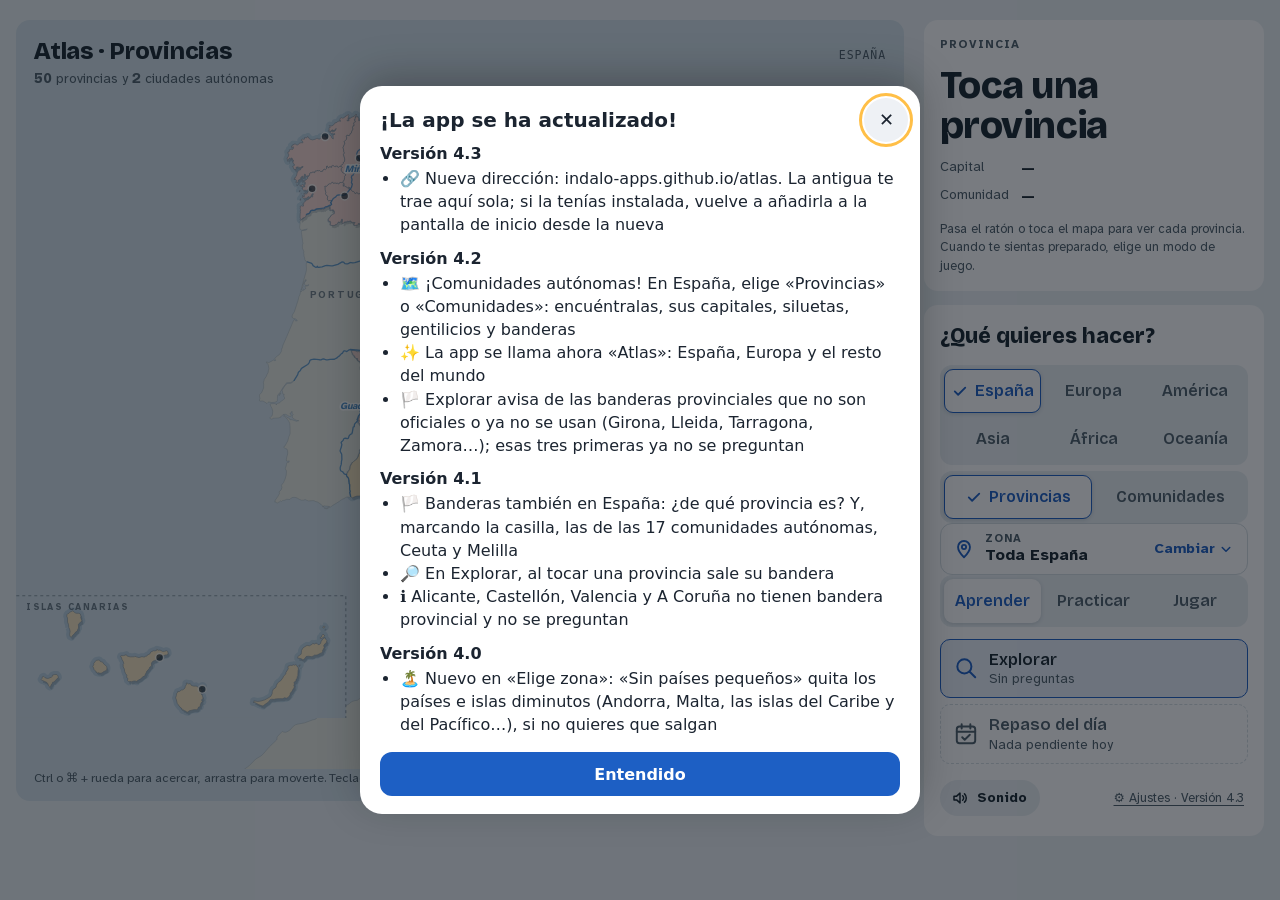
==== index.html @ 672e0b87 "v4.3: nueva dirección indalo-apps.github.io/atlas Co-Authored-By: Claude Opus 5.5 <noreply@anthropic" ====
<!doctype html>
<html lang="es">
<head>
<meta name="robots" content="noindex, nofollow">
<meta name="apple-mobile-web-app-capable" content="yes">
<meta name="mobile-web-app-capable" content="yes">
<meta name="apple-mobile-web-app-title" content="Atlas">
<meta name="apple-mobile-web-app-status-bar-style" content="default">
<meta name="theme-color" content="#eaf0f3" media="(prefers-color-scheme: light)">
<meta name="theme-color" content="#0e161b" media="(prefers-color-scheme: dark)">
<link rel="manifest" href="manifest.webmanifest">
<link rel="icon" type="image/png" sizes="32x32" href="favicon-32.png">
<link rel="icon" type="image/png" sizes="192x192" href="icon-192.png">
<link rel="apple-touch-icon" href="apple-touch-icon.png">
<link rel="apple-touch-icon" sizes="152x152" href="icon-152.png">
<link rel="apple-touch-icon" sizes="167x167" href="icon-167.png">
<link rel="apple-touch-icon" sizes="180x180" href="apple-touch-icon.png">
<meta charset="utf-8">
<meta name="viewport" content="width=device-width, initial-scale=1, viewport-fit=cover">
<meta name="app-version" content="4.3">
<title>Atlas</title>
<meta name="author" content="Adela Moreno Vega y Carlos Moreno Otto">
<meta name="copyright" content="© 2026 Adela Moreno Vega y Carlos Moreno Otto. Todos los derechos reservados.">
<meta name="description" content="Aprende las provincias de España y los países del mundo, por continentes, con sus capitales y banderas y comunidades jugando con el mapa.">
<meta property="og:type" content="website">
<meta property="og:title" content="Atlas · España y el mundo">
<meta property="og:description" content="Aprende las provincias de España y los países del mundo, por continentes, con sus capitales y banderas y comunidades jugando con el mapa.">
<meta property="og:url" content="https://indalo-apps.github.io/atlas/">
<meta property="og:image" content="https://indalo-apps.github.io/atlas/og.png">
<meta property="og:image:width" content="1200">
<meta property="og:image:height" content="630">
<meta name="claude:viewport-fit-sides" content="cover">
<link rel="stylesheet" href="fonts.css">
<style>
/* Layout: en escritorio, lámina de atlas a la izquierda y panel a la derecha.
   En móvil, pantalla fija de app: pregunta arriba, mapa a todo lo que quede, barra inferior; ajustes y resultados en paneles que suben desde abajo.
   En móvil horizontal: mapa a la izquierda a toda altura y una columna estrecha a la derecha. */
:root {
  --bg: #eaf0f3; --sea: #d3e1e9; --land: #fbfbf7; --land-dim: #e3e9ec; --foreign: #e6e9e1; --line: #8796a1;
  --ink: #18262f; --muted: #4f606b; --panel: #ffffff; --rule: #d5dee3; --scrim: rgba(16, 28, 36, .38); --halo: #b9d0de; --shadow: rgba(30, 50, 70, .18); --ccaa: rgba(24, 38, 47, .5); --river: #4f8fc6;
  --c0: #f5e4bf; --c1: #d5e8cc; --c2: #f3d6cf; --c3: #d3e3f3; --c4: #e4d9f0; --c5: #cfe9e2;
  --accent: #1d5fc4; --accent-ink: #ffffff; --ok: #2b8a57; --warn: #c98318; --bad: #c43f37;
  --f-display: "Bricolage Grotesque", "Avenir Next", system-ui, sans-serif;
  --f-body: "Atkinson Hyperlegible", system-ui, -apple-system, "Segoe UI", sans-serif;
  --f-mono: ui-monospace, "SF Mono", Menlo, Consolas, monospace;
}
@media (prefers-color-scheme: dark) { :root:not([data-theme="light"]) {
  --bg: #0b1318; --sea: #0f1d26; --land: #34495a; --land-dim: #1e2e38; --foreign: #18242c; --line: #5d7686;
  --ink: #e8eef2; --muted: #9db0bc; --panel: #152129; --rule: #2a3d49; --scrim: rgba(0, 0, 0, .55); --halo: #1d3442; --shadow: rgba(0, 0, 0, .35); --ccaa: rgba(170, 192, 206, .42); --river: #4a83b5;
  --c0: #423d2b; --c1: #2d4234; --c2: #48322f; --c3: #2b3b4f; --c4: #3b324c; --c5: #274440;
  --accent: #7aaaff; --accent-ink: #0b1620; --ok: #52c98f; --warn: #ecb04e; --bad: #ff7a70; color-scheme: dark } }
:root[data-theme="dark"] {
  --bg: #0b1318; --sea: #0f1d26; --land: #34495a; --land-dim: #1e2e38; --foreign: #18242c; --line: #5d7686;
  --ink: #e8eef2; --muted: #9db0bc; --panel: #152129; --rule: #2a3d49; --scrim: rgba(0, 0, 0, .55); --halo: #1d3442; --shadow: rgba(0, 0, 0, .35); --ccaa: rgba(170, 192, 206, .42); --river: #4a83b5;
  --c0: #423d2b; --c1: #2d4234; --c2: #48322f; --c3: #2b3b4f; --c4: #3b324c; --c5: #274440;
  --accent: #7aaaff; --accent-ink: #0b1620; --ok: #52c98f; --warn: #ecb04e; --bad: #ff7a70; color-scheme: dark }

[hidden] { display: none !important; }
html, body { height: 100%; }
body { margin: 0; background: var(--bg); color: var(--ink); font-family: var(--f-body); font-size: 16px; line-height: 1.45; -webkit-tap-highlight-color: transparent; }
.app {
  display: grid; grid-template-columns: minmax(0, 1fr) 340px; gap: 20px;
  max-width: 1280px; margin: 0 auto; align-items: start;
  padding-block: 20px;
  padding-left: max(16px, env(safe-area-inset-left, 0px));
  padding-right: max(16px, env(safe-area-inset-right, 0px));
  box-sizing: border-box;
}

/* Mapa */
.mapwrap { position: relative; background: var(--sea); border-radius: 14px; overflow: hidden; min-width: 0;
  display: flex; flex-direction: column; }
.maphead { display: flex; justify-content: space-between; align-items: baseline; gap: 12px; flex-wrap: wrap;
  padding: 14px 18px 0; }
.brand { font-family: var(--f-display); font-weight: 800; font-size: 1.5rem; letter-spacing: -0.01em; margin: 0; text-wrap: balance; }
.brand small { display: block; font-family: var(--f-body); font-weight: 400; font-size: 0.85rem; color: var(--muted); letter-spacing: 0; }
.scale { font-family: var(--f-mono); font-size: 0.72rem; color: var(--muted); text-transform: uppercase; letter-spacing: 0.08em; }
svg#map { width: 100%; height: auto; display: block; touch-action: manipulation; }
.prov { fill: var(--land); stroke: var(--line); stroke-width: 0.6; vector-effect: non-scaling-stroke; cursor: pointer;
  transition: fill .25s ease; stroke-linejoin: round; }
@media (hover: hover) { .prov:hover { fill: color-mix(in srgb, var(--accent) 16%, var(--land)); } }
.insetbg { fill: var(--sea); }
.vecino { fill: var(--foreign); stroke: var(--line); stroke-width: 0.5; stroke-opacity: .6; vector-effect: non-scaling-stroke; pointer-events: none; }
.pais { font-family: var(--f-body); font-weight: 700; fill: var(--muted); letter-spacing: 0.18em; text-transform: uppercase;
  text-anchor: middle; dominant-baseline: middle; pointer-events: none; opacity: .75; }
.prov.off { fill: var(--land-dim); cursor: default; pointer-events: none; opacity: .7; }
.prov.nogame { fill: var(--land-dim); pointer-events: none; }
.prov.done-ok { fill: color-mix(in srgb, var(--ok) 32%, var(--land)); }
.prov.target { fill: color-mix(in srgb, var(--accent) 70%, var(--land)); }
.prov.selected { fill: color-mix(in srgb, var(--accent) 35%, var(--land)); }
.prov.flash-bad { fill: color-mix(in srgb, var(--bad) 60%, var(--land)); }
.prov.flash-ok { fill: color-mix(in srgb, var(--ok) 65%, var(--land)); }
.prov.reveal { fill: color-mix(in srgb, var(--warn) 70%, var(--land)); animation: pulse 0.9s ease-in-out 2; }
.prov.r-ok { fill: color-mix(in srgb, var(--ok) 55%, var(--land)); }
.hintline { fill: none; stroke: var(--accent); stroke-width: 2.5; stroke-dasharray: 5 4; vector-effect: non-scaling-stroke; pointer-events: none; }
.ccaa { fill: none; stroke: var(--ccaa); stroke-width: 1.2; vector-effect: non-scaling-stroke; pointer-events: none; }
.inset { fill: none; stroke: var(--line); stroke-width: 1; stroke-dasharray: 3 3; vector-effect: non-scaling-stroke; }
/* Ceuta y Melilla: un punto visible y una zona táctil invisible más grande */
.marker { fill: transparent; stroke: none; cursor: pointer; }
.marker.off { pointer-events: none; }
.prov.cm-dot { stroke: var(--line); stroke-width: 1.2; pointer-events: none; filter: drop-shadow(0 0 1.5px var(--halo)) drop-shadow(0 0 2px var(--halo)); }
.prov.cm-dot.off { opacity: .45; }
.cm-lbl { font-family: var(--f-body); font-weight: 700; fill: var(--ink); dominant-baseline: middle; pointer-events: none; display: none;
  paint-order: stroke; stroke: var(--sea); stroke-width: 3px; stroke-linejoin: round; }
body.mode-explore .cm-lbl { display: inline; }
/* Acabado de atlas: halo azul en la costa y sombra suave bajo la tierra */
/* Explorar: cada comunidad con su color, ríos y capitales */
body.mode-explore .prov[data-c="0"] { fill: var(--c0); } body.mode-explore .prov[data-c="1"] { fill: var(--c1); }
body.mode-explore .prov[data-c="2"] { fill: var(--c2); } body.mode-explore .prov[data-c="3"] { fill: var(--c3); }
body.mode-explore .prov[data-c="4"] { fill: var(--c4); } body.mode-explore .prov[data-c="5"] { fill: var(--c5); }
body.mode-explore .prov.selected { fill: color-mix(in srgb, var(--accent) 45%, var(--land)); }
.rio, .rio-lbl, .capdot, .cap-lbl { display: none; pointer-events: none; }
body.mode-explore .rio, body.mode-explore .rio-lbl, body.mode-explore .capdot, body.mode-explore .cap-lbl { display: inline; }
.rio { fill: none; stroke: var(--river); stroke-width: 1.3; stroke-linecap: round; stroke-linejoin: round; vector-effect: non-scaling-stroke; opacity: .85; }
.rio-lbl { font-family: var(--f-body); font-style: italic; font-weight: 700; fill: var(--river); text-anchor: middle;
  paint-order: stroke; stroke: var(--land); stroke-width: 3px; stroke-linejoin: round; }
.capdot { fill: var(--ink); stroke: var(--land); stroke-width: 1.5; vector-effect: non-scaling-stroke; opacity: .7; }
.capdot.on { fill: var(--accent); opacity: 1; }
.cap-lbl { font-family: var(--f-body); font-weight: 700; fill: var(--accent); dominant-baseline: middle;
  paint-order: stroke; stroke: var(--land); stroke-width: 3.5px; stroke-linejoin: round; }
/* Anillo que late en la provincia marcada y onda al acertar */
.ring, .ripple { fill: none; vector-effect: non-scaling-stroke; pointer-events: none; transform-box: fill-box; transform-origin: center; }
.ring { stroke: var(--accent); stroke-width: 2.5; animation: ring 1.5s ease-out infinite; }
@keyframes ring { from { transform: scale(.35); opacity: .95; } to { transform: scale(1.7); opacity: 0; } }
.ripple { stroke: var(--ok); stroke-width: 3; animation: ripple .75s ease-out forwards; }
@keyframes ripple { from { transform: scale(.2); opacity: 1; } to { transform: scale(2.6); opacity: 0; } }
.shake { animation: shake .4s ease-in-out; }
@keyframes shake { 20%, 60% { transform: translateX(-6px); } 40%, 80% { transform: translateX(6px); } }
.coast { fill: none; stroke: var(--halo); stroke-width: 7; stroke-linejoin: round; vector-effect: non-scaling-stroke; pointer-events: none; }
.landshadow { fill: var(--shadow); pointer-events: none; }
.provname { display: none; font-family: var(--f-body); font-weight: 700; fill: var(--ink); text-anchor: middle; dominant-baseline: middle;
  pointer-events: none; paint-order: stroke; stroke: var(--land); stroke-width: 3px; stroke-linejoin: round; opacity: .85; }
body.mode-explore svg.zoomed .provname { display: inline; }
.inset-lbl { font-family: var(--f-body); font-weight: 700; fill: var(--muted); letter-spacing: 0.16em; text-transform: uppercase; pointer-events: none; opacity: .8; }
.lbl { font-family: var(--f-display); font-weight: 800; fill: var(--ink); paint-order: stroke; stroke: var(--land);
  stroke-width: 3.5px; stroke-linejoin: round; pointer-events: none; text-anchor: middle; dominant-baseline: middle; }
.lbl.bad { fill: var(--bad); }
.lbl.ok { fill: var(--ok); }
@keyframes pulse { 50% { opacity: .45; } }
.prov.pop { animation: pop .45s ease-out backwards; animation-delay: var(--d, 0ms); }
@keyframes pop { from { opacity: .15; } }
.legend { display: flex; gap: 14px; flex-wrap: wrap; padding: 0 18px 14px; font-size: 0.8rem; color: var(--muted); }
.legend span::before { content: ""; display: inline-block; width: 12px; height: 12px; border-radius: 3px; margin-right: 6px; vertical-align: -2px; border: 1px solid var(--line); }
.legend .sw-ok::before { background: color-mix(in srgb, var(--ok) 55%, var(--land)); }
.legend .sw-meh::before { background: radial-gradient(circle, var(--warn) 28%, transparent 32%) 0 0 / 5px 5px, color-mix(in srgb, var(--warn) 40%, var(--land)); }
.legend .sw-bad::before { background: repeating-linear-gradient(45deg, var(--bad) 0 1.5px, color-mix(in srgb, var(--bad) 40%, var(--land)) 1.5px 4.5px); }
/* Patrones para que los resultados no dependan solo del color */
.prov.r-meh { fill: url(#dots); }
.prov.r-bad { fill: url(#hatch); }
.pat-meh-bg { fill: color-mix(in srgb, var(--warn) 40%, var(--land)); } .pat-meh-dot { fill: var(--warn); }
.pat-bad-bg { fill: color-mix(in srgb, var(--bad) 40%, var(--land)); } .pat-bad-ln { stroke: var(--bad); stroke-width: 1.4; }

.mapstage { position: relative; min-height: 0; }
.zoomctl { position: absolute; right: 12px; bottom: 12px; display: flex; flex-direction: column; gap: 6px; }
.zoomctl button, .iconbtn { width: 44px; height: 44px; border-radius: 10px; border: 1px solid var(--rule); background: var(--panel); color: var(--ink);
  font: 600 1.25rem/1 var(--f-mono); cursor: pointer; display: grid; place-items: center; padding: 0; }
.zoomctl button:hover:not(:disabled), .iconbtn:hover { border-color: var(--accent); }
.zoomctl button:disabled { opacity: .4; cursor: default; }
.iconbtn svg { width: 20px; height: 20px; fill: none; stroke: currentColor; stroke-width: 2; stroke-linecap: round; stroke-linejoin: round; }
.onmap { position: absolute; z-index: 2; }
#openSettings { top: 10px; right: 10px; }
.chip { top: 12px; left: 12px; font: 600 0.72rem/1 var(--f-mono); text-transform: uppercase; letter-spacing: 0.08em; color: var(--muted);
  background: color-mix(in srgb, var(--panel) 85%, transparent); border-radius: 99px; padding: 7px 10px; pointer-events: none; }
svg#map:focus { outline: none; }
svg#map:focus-visible { outline: 3px solid var(--accent); outline-offset: -3px; border-radius: 6px; }
.prov.kfocus { stroke: var(--ink); stroke-width: 3; }
.marker.kfocus { stroke: var(--ink); stroke-width: 2.5; vector-effect: non-scaling-stroke; }
.keyhelp { margin: 0; padding: 0 18px 14px; font-size: 0.78rem; color: var(--muted); }
.kh-touch { display: none; }
@media (hover: none) and (pointer: coarse) { .kh-mouse { display: none; } .kh-touch { display: inline; } }
.sr-only { position: absolute; width: 1px; height: 1px; padding: 0; margin: -1px; overflow: hidden; clip: rect(0 0 0 0); white-space: nowrap; border: 0; }
.toggle { text-align: left; }
.check { display: flex; align-items: flex-start; gap: 10px; font-size: 0.9rem; color: var(--ink); cursor: pointer; line-height: 1.3; }
.check input { width: 20px; height: 20px; margin: 0; accent-color: var(--accent); flex: none; }
.check small { display: block; color: var(--muted); font-size: 0.8rem; }
.ifnote { margin: -4px 0 8px; font-size: .8rem; color: var(--muted); }
.zs-peq { min-height: 44px; align-items: center; margin: 0 0 8px; }
.zs-peq[hidden] { display: none; }

/* Mensajes flotantes sobre el mapa */
.toasts { position: absolute; inset: 0; pointer-events: none; overflow: hidden; z-index: 3; }
.toast { position: absolute; transform: translate(-50%, calc(-100% - 14px)); white-space: nowrap; max-width: calc(100% - 16px);
  font: 700 0.95rem/1.2 var(--f-body); padding: 8px 12px; border-radius: 10px; background: var(--panel); color: var(--ink);
  box-shadow: 0 6px 18px rgba(10, 20, 30, .18); border: 1.5px solid var(--rule); animation: toast-in .18s ease-out; }
.toast::after { content: ""; position: absolute; left: var(--tip, 50%); bottom: -6px; width: 10px; height: 10px; margin-left: -5px; background: inherit;
  border-right: inherit; border-bottom: inherit; transform: rotate(45deg); }
.toast.top { transform: translate(-50%, 0); } .toast.top::after { display: none; }
.toast.ok { border-color: var(--ok); color: var(--ok); }
.toast.bad { border-color: var(--bad); color: var(--bad); }
.toast.warn { border-color: var(--warn); color: color-mix(in srgb, var(--warn) 75%, var(--ink)); }
.toast b { color: var(--ink); }
.toast.out { opacity: 0; transition: opacity .25s ease; }
@keyframes toast-in { from { opacity: 0; margin-top: 6px; } }

/* Panel */
.panel { display: flex; flex-direction: column; gap: 14px; min-width: 0; }
.card { background: var(--panel); border-radius: 14px; padding: 16px; display: flex; flex-direction: column; gap: 12px; }
.eyebrow { font-size: 0.72rem; text-transform: uppercase; letter-spacing: 0.09em; color: var(--muted); font-weight: 700; margin: 0; }
.modes { display: grid; grid-template-columns: 1fr 1fr; gap: 6px; }
.modes button, .btn, .opt, select {
  font: inherit; color: var(--ink); background: var(--bg); border: 1.5px solid transparent; border-radius: 10px;
  padding: 9px 10px; cursor: pointer; text-align: left; }
.modes button { font-size: 0.88rem; line-height: 1.2; display: grid; grid-template-columns: auto minmax(0, 1fr); column-gap: 10px; row-gap: 2px;
  align-items: center; align-content: center; }
/* Si un grupo tiene un número impar de modos, el último ocupa todo el ancho */
.modes > button:last-child:nth-child(odd) { grid-column: 1 / -1; }
.modes button span .num { font-weight: inherit; }
.modes button svg { grid-row: span 2; width: 26px; height: 26px; fill: none; stroke: var(--accent); stroke-width: 1.8; stroke-linecap: round; stroke-linejoin: round; }
.modes button b, .modes button span { grid-column: 2; }
.modes button b { display: block; font-family: var(--f-display); font-weight: 600; font-size: 0.98rem; }
.modes button span { color: var(--muted); font-size: 0.8rem; }
.modes button:disabled { opacity: .5; cursor: default; }
/* Al pulsar, los botones se hunden un poco: se nota el toque, sobre todo en el móvil */
.modes button, .btn, .opt, .iconbtn, .zoomctl button, .soundbtn { transition: transform .09s ease, background-color .15s ease, border-color .15s ease; }
.modes button:active:not(:disabled), .btn:active:not(:disabled), .opt:active:not(:disabled), .iconbtn:active, .zoomctl button:active:not(:disabled), .soundbtn:active {
  transform: scale(.96); }
.duecard:not(:disabled) { border-color: color-mix(in srgb, var(--ok) 50%, transparent); background: color-mix(in srgb, var(--ok) 10%, var(--panel)); }
.duecard:not(:disabled) svg { stroke: var(--ok); }
.modes button.duecard:disabled { opacity: 1; background: transparent; border: 1.5px dashed var(--rule); }
.duecard:disabled b { color: var(--muted); } .duecard:disabled svg { stroke: var(--muted); }
.modeopts { display: flex; flex-direction: column; gap: 10px; padding: 12px; border-radius: 12px; background: color-mix(in srgb, var(--accent) 6%, var(--panel));
  border: 1px solid var(--rule); }
.menufoot { display: flex; align-items: center; justify-content: space-between; gap: 10px; flex-wrap: wrap; }
.menufoot .note { font-size: .75rem; }
.verbtn { border: 0; background: none; color: var(--muted, inherit); font: inherit; font-size: .8rem; min-height: 44px; padding: 0 4px; cursor: pointer; text-decoration: underline; text-underline-offset: 3px; }
:root { --ik-accent: #1d5fc4; }
.aj h3 { margin: 16px 0 6px; font-size: 1rem; }
.aj .ajabout { display: flex; gap: 12px; align-items: center; }
.aj .ajabout img { width: 48px; height: 48px; border-radius: 11px; }
.aj .ajrow { display: flex; flex-wrap: wrap; gap: 8px; }
.aj .ajrow .ik-btn { flex: 1; }
.aj .nov h4 { margin: 10px 0 2px; } .aj .nov ul { margin: 0; padding-left: 20px; }
.soundbtn { display: inline-flex; align-items: center; gap: 8px; font: 700 .85rem/1 var(--f-body); color: var(--ink); background: var(--bg);
  border: 1.5px solid transparent; border-radius: 99px; padding: 8px 12px 8px 10px; cursor: pointer; }
.soundbtn svg { width: 18px; height: 18px; fill: none; stroke: currentColor; stroke-width: 2; stroke-linecap: round; stroke-linejoin: round; }
.soundbtn .mute { display: none; }
.soundbtn[aria-pressed="false"] .mute { display: inline; } .soundbtn[aria-pressed="false"] .wave { display: none; }
.soundbtn[aria-pressed="false"] { color: var(--muted); }
#setcard .eyebrow + .modes { margin-top: -4px; }
/* 3.2 · Zona arriba y pestañas Aprender / Practicar / Jugar */
.zonebtn { display: flex; align-items: center; gap: 10px; width: 100%; min-height: 52px; padding: 6px 12px; border-radius: 12px; cursor: pointer;
  background: var(--panel); border: 1.5px solid var(--rule); color: var(--ink); font: inherit; text-align: left; }
.zonebtn:hover { border-color: var(--accent); }
.zonebtn svg { fill: none; stroke: currentColor; stroke-width: 2; stroke-linecap: round; stroke-linejoin: round; flex: none; }
.zonebtn .zb-pin { width: 22px; height: 22px; color: var(--accent); }
.zb-txt { display: flex; flex-direction: column; flex: 1; min-width: 0; line-height: 1.2; }
.zb-txt small { font-size: 0.7rem; font-weight: 700; letter-spacing: 0.09em; text-transform: uppercase; color: var(--muted); }
.zb-txt b { font-size: 1rem; overflow: hidden; text-overflow: ellipsis; white-space: nowrap; }
.zb-go { display: inline-flex; align-items: center; gap: 2px; font-weight: 700; font-size: 0.9rem; color: var(--accent); }
.zb-go svg { width: 18px; height: 18px; }
.seg { display: flex; gap: 4px; padding: 4px; border-radius: 12px; background: var(--bg); }
.seg button { flex: 1; min-height: 44px; border: 0; border-radius: 9px; background: transparent; color: var(--muted); cursor: pointer;
  font: 600 1rem/1 var(--f-display); transition: background-color .15s ease, color .15s ease; }
.seg button[aria-selected="true"] { background: var(--panel); color: var(--accent); box-shadow: 0 1px 4px var(--shadow); }
.seg button:hover:not([aria-selected="true"]) { color: var(--ink); }
.grp .modes { grid-template-columns: minmax(0, 1fr); }
.grp .modes button { min-height: 58px; padding: 10px 12px; }
.grp .modes button b { font-size: 1.02rem; } .grp .modes button span { font-size: 0.84rem; }
.minimap { display: none; }
.resume { display: flex; align-items: center; gap: 12px; width: 100%; min-height: 64px; padding: 10px 14px; border-radius: 14px; cursor: pointer; text-align: left;
  border: 0; background: var(--accent); color: var(--accent-ink); font: inherit; box-shadow: 0 3px 10px color-mix(in srgb, var(--accent) 30%, transparent); }
.resume[hidden] { display: none; }
.rs-ic { flex: none; width: 38px; height: 38px; border-radius: 99px; display: grid; place-items: center; background: color-mix(in srgb, var(--accent-ink) 20%, transparent); }
.rs-ic svg { width: 18px; height: 18px; fill: currentColor; }
.rs-txt { display: flex; flex-direction: column; gap: 3px; flex: 1; min-width: 0; }
.rs-txt b { font: 700 1.02rem/1.15 var(--f-display); }
.rs-txt > span { font-size: 0.85rem; opacity: .92; overflow: hidden; text-overflow: ellipsis; white-space: nowrap; }
.rs-bar { display: block; height: 5px; border-radius: 99px; background: color-mix(in srgb, var(--accent-ink) 25%, transparent); overflow: hidden; }
.rs-bar > i { display: block; height: 100%; width: 0; border-radius: 99px; background: var(--accent-ink); }
.resume:focus-visible { outline: 2.5px solid var(--ink); outline-offset: 2px; }
.linkbtn { align-self: flex-end; min-height: 44px; margin: -10px 0 -6px; padding: 0 4px; border: 0; background: none; cursor: pointer; color: var(--muted);
  font: 700 0.85rem/1 var(--f-body); text-decoration: underline; text-underline-offset: 3px; }
.modes button .prog { grid-column: 2; font-size: 0.78rem; font-weight: 700; color: var(--accent); }
.duelnames #duelGo { grid-column: 1 / -1; min-height: 48px; }
.tb-restart { display: none; }
.topbar { display: none; }
.zbackdrop { position: fixed; inset: 0; background: var(--scrim); z-index: 40; animation: fade .2s ease; }
.zonesheet { position: fixed; z-index: 41; left: 50%; top: 50%; transform: translate(-50%, -50%); width: min(460px, calc(100% - 32px)); max-height: 88%; overflow: auto;
  box-sizing: border-box; background: var(--panel); color: var(--ink); border-radius: 20px; padding: 18px; display: flex; flex-direction: column; gap: 12px;
  box-shadow: 0 10px 40px rgba(10, 20, 30, .25); overscroll-behavior: contain; }
.zs-confirm { display: flex; flex-direction: column; gap: 12px; padding: 14px; border-radius: 14px; background: color-mix(in srgb, var(--warn) 12%, var(--panel));
  border: 1.5px solid color-mix(in srgb, var(--warn) 45%, var(--panel)); }
.zs-confirm p { margin: 0; } .zs-confirm .row { display: flex; gap: 8px; } .zs-confirm .btn { min-height: 48px; } .zs-confirm .btn.ghost { color: var(--ink); background: var(--panel); }
.zs-note { margin: -4px 0 0; font-size: 0.88rem; color: var(--muted); }
.zs-grid { display: grid; grid-template-columns: repeat(2, minmax(0, 1fr)); gap: 8px; }
.zs-grid button { display: flex; align-items: center; gap: 6px; min-height: 48px; padding: 0 12px; border-radius: 12px; cursor: pointer; text-align: left;
  border: 1.5px solid var(--rule); background: var(--panel); color: var(--ink); font: 700 0.92rem/1.2 var(--f-body); }
.zs-grid button:first-child { grid-column: 1 / -1; }
.zs-grid button .zn { flex: 1; min-width: 0; }
.zs-grid button .zc { font-size: 0.8rem; color: var(--muted); font-variant-numeric: tabular-nums; }
.zs-grid button svg { width: 16px; height: 16px; fill: none; stroke: currentColor; stroke-width: 2.6; stroke-linecap: round; stroke-linejoin: round; flex: none; display: none; }
.zs-grid button:hover { border-color: var(--accent); }
.zs-grid button[aria-pressed="true"] { border-color: var(--accent); background: color-mix(in srgb, var(--accent) 12%, var(--panel)); color: var(--accent); }
.zs-grid button[aria-pressed="true"] svg { display: block; } .zs-grid button[aria-pressed="true"] .zc { color: var(--accent); }
.zonesheet .btn.primary { min-height: 50px; font-size: 1rem; }
.zonebtn:focus-visible, .seg button:focus-visible, .zs-grid button:focus-visible { outline: 2.5px solid var(--accent); outline-offset: 2px; }
/* En escritorio, el menú va debajo de la pregunta y el marcador */
#qcard, #infocard, #endcard { order: 1; } #statcard { order: 2; } #setcard { order: 3; }
.modes button[aria-pressed="true"] { border-color: var(--accent); background: color-mix(in srgb, var(--accent) 10%, var(--panel)); }
button:focus-visible, select:focus-visible { outline: 2.5px solid var(--accent); outline-offset: 2px; }
select { width: 100%; appearance: auto; font-family: var(--f-display); font-weight: 600; }
label.field { display: flex; flex-direction: column; gap: 6px; font-size: 0.85rem; color: var(--muted); }
.sheet-head { display: flex; align-items: center; justify-content: space-between; gap: 12px; }
.sheet-head h2 { font-family: var(--f-display); font-weight: 800; font-size: 1.35rem; margin: 0; }

.question { gap: 6px; position: relative; }
/* Contrarreloj: reloj grande en la tarjeta de la pregunta */
.clock { position: absolute; top: 12px; right: 12px; display: flex; align-items: baseline; gap: 2px; padding: 6px 12px; border-radius: 12px;
  background: color-mix(in srgb, var(--accent) 12%, var(--panel)); color: var(--accent); font: 800 1.7rem/1 var(--f-display); font-variant-numeric: tabular-nums; }
.clock small { font-size: .55em; font-weight: 700; opacity: .8; }
.clock.low { background: color-mix(in srgb, var(--bad) 15%, var(--panel)); color: var(--bad); animation: tick-pulse 1s ease-in-out infinite; }
@keyframes tick-pulse { 50% { transform: scale(1.08); } }
/* Siluetas: la forma de la provincia, sola, tapando el mapa */
.shapebox { position: absolute; inset: 0; z-index: 2; display: flex; flex-direction: column; align-items: center; justify-content: center; gap: 10px;
  background: var(--sea); padding: 16px; box-sizing: border-box; }
.shapebox svg { width: min(78%, 360px); height: auto; max-height: 72%; overflow: visible; }
.shapebox path { fill: var(--land); stroke: var(--ink); stroke-width: 2; stroke-linejoin: round; vector-effect: non-scaling-stroke;
  filter: drop-shadow(0 6px 10px var(--shadow)); }
.shapebox p { margin: 0; color: var(--muted); font-weight: 700; font-size: .9rem; text-align: center; }
/* 3.7 · Mapa España / Europa */
.mapsub { grid-template-columns: repeat(2, 1fr) !important; margin-top: 6px; }
.mapsub[hidden] { display: none !important; }
.mapseg { display: grid; grid-template-columns: repeat(3, 1fr); gap: 4px; padding: 4px; border-radius: 12px; background: var(--bg); }
.mapseg button { flex: 1; display: inline-flex; align-items: center; justify-content: center; gap: 6px; min-height: 44px; border: 1.5px solid transparent;
  border-radius: 9px; background: transparent; color: var(--muted); cursor: pointer; font: 600 1rem/1 var(--f-display); }
.mapseg button svg { width: 18px; height: 18px; fill: none; stroke: currentColor; stroke-width: 2.4; stroke-linecap: round; stroke-linejoin: round; display: none; }
.mapseg button[aria-pressed="true"] { background: var(--panel); color: var(--accent); border-color: var(--accent); box-shadow: 0 1px 4px var(--shadow); }
.mapseg button[aria-pressed="true"] svg { display: block; }
.mapseg button:hover:not([aria-pressed="true"]) { color: var(--ink); }
.mapseg button:focus-visible { outline: 2.5px solid var(--accent); outline-offset: 2px; }
#setcard .mapseg { flex: none; }
.zonesheet .mapseg { margin: 0 0 6px; }
@media (max-width: 860px), (max-height: 520px) { #setcard .mapseg { background: var(--rule); } #setcard .mapseg button:not([aria-pressed="true"]), #setcard .seg button:not([aria-selected="true"]) { color: var(--ink); } }
/* Banderas: la bandera, sola, tapando el mapa */
.flagbox img { width: min(78%, 340px); height: auto; max-height: 62%; aspect-ratio: 4 / 3; object-fit: contain; border-radius: 6px;
  outline: 1.5px solid var(--line); box-shadow: 0 8px 18px var(--shadow); background: #fff; }
.flagbox[hidden] { display: none; }
.iflag { display: block; width: 72px; height: 54px; object-fit: contain; border-radius: 4px; outline: 1px solid var(--line); margin: 2px 0 6px; background: #fff; }
.iflag[hidden] { display: none; }
.flagtxt { display: block; font-size: .85rem; color: var(--muted); margin-top: 4px; }
/* Duelo: cada jugador con su color */
:root { --p1: var(--accent); --p2: #d9731c; }
.prov.p1 { fill: color-mix(in srgb, var(--p1) 45%, var(--land)); }
.prov.p2 { fill: color-mix(in srgb, var(--p2) 50%, var(--land)); }
.turn { position: absolute; top: 12px; right: 12px; padding: 6px 12px; border-radius: 99px; color: #fff; font: 800 .95rem/1.1 var(--f-display);
  background: var(--pc, var(--p1)); max-width: 45%; overflow: hidden; text-overflow: ellipsis; white-space: nowrap; }
.tally .tile.duel1 { --c: var(--p1); } .tally .tile.duel2 { --c: var(--p2); }
.duelnames { display: grid; grid-template-columns: 1fr 1fr; gap: 8px; }
.duelnames label { display: flex; flex-direction: column; gap: 4px; font-size: .8rem; color: var(--muted); font-weight: 700; }
.duelnames input { font: inherit; font-size: 1rem; font-weight: 700; color: var(--ink); background: var(--bg); border: 1.5px solid transparent;
  border-radius: 10px; padding: 9px 10px; min-width: 0; }
.duelnames label:first-child input { border-color: color-mix(in srgb, var(--p1) 50%, transparent); }
.duelnames label:last-child input { border-color: color-mix(in srgb, var(--p2) 55%, transparent); }
.streak { position: absolute; top: 12px; right: 12px; display: flex; align-items: center; gap: 4px; padding: 5px 10px 5px 8px; border-radius: 99px;
  background: color-mix(in srgb, var(--warn) 16%, var(--panel)); color: color-mix(in srgb, var(--warn) 70%, var(--ink));
  font: 700 0.95rem/1 var(--f-display); font-variant-numeric: tabular-nums; }
.streak svg { width: 16px; height: 16px; fill: var(--warn); }
.streak.hot { background: var(--warn); color: #fff; }
.streak.hot svg { fill: #fff; }
.streak.pop { animation: streak-pop .5s cubic-bezier(.2, 1.6, .4, 1); }
@keyframes streak-pop { 40% { transform: scale(1.35); } }
.prompt { font-size: 0.9rem; color: var(--muted); margin: 0; }
.target-name { font-family: var(--f-display); font-weight: 800; font-size: clamp(1.8rem, 4vw, 2.4rem); line-height: 1.05; margin: 0; letter-spacing: -0.015em; text-wrap: balance; overflow-wrap: anywhere; }
/* Lo que hay que buscar: el nombre va en una etiqueta del color de acento */
.question.seeking .target-name { display: inline-block; justify-self: start; max-width: 100%; box-sizing: border-box; background: var(--accent); color: var(--accent-ink);
  padding: 4px 14px 7px; border-radius: 12px; margin-top: 2px; box-shadow: 0 4px 14px color-mix(in srgb, var(--accent) 30%, transparent); }
.question.seeking.capmode .target-name::before { content: "★ "; font-size: .7em; vertical-align: .12em; opacity: .85; }
.target-name.swap { animation: swap-in .32s cubic-bezier(.2, .8, .2, 1); }
@keyframes swap-in { from { opacity: 0; transform: translateY(8px); } }
.subname { color: var(--muted); font-size: 0.9rem; margin: 0; min-height: 1.3em; }
.feedback { min-height: 2.6em; margin: 4px 0 0; font-size: 0.95rem; }
.question > .row { order: 1; margin-top: 6px; } .question > .feedback { order: 2; min-height: 2.6em; margin: 0; }
.feedback.ok { color: var(--ok); } .feedback.bad { color: var(--bad); } .feedback.warn { color: var(--warn); }
.options { display: grid; grid-template-columns: 1fr 1fr; gap: 8px; }
.opt { font-weight: 700; text-align: center; padding: 12px 8px; background: var(--bg); }
.opt:hover:not(:disabled) { border-color: var(--accent); }
.opt.ok { background: color-mix(in srgb, var(--ok) 25%, var(--panel)); border-color: var(--ok); }
.opt.bad { background: color-mix(in srgb, var(--bad) 20%, var(--panel)); border-color: var(--bad); }
.opt:disabled { cursor: default; }
@media (pointer: coarse) { .opt kbd { display: none; } }
.opt kbd { font-family: var(--f-mono); font-size: 0.7rem; color: var(--muted); font-weight: 500; margin-right: 6px; }
.row { display: flex; gap: 8px; flex-wrap: wrap; }
.btn { text-align: center; font-weight: 700; }
.btn.primary { background: var(--accent); color: var(--accent-ink); }
.btn.ghost { background: transparent; border-color: var(--rule); color: var(--muted); }
.btn.wide { flex: 1; }

.progress { height: 6px; background: var(--bg); border-radius: 99px; overflow: hidden; }
.progress i { display: block; height: 100%; width: 0; background: var(--accent); transition: width .3s ease; }
.stats { display: grid; grid-template-columns: repeat(3, 1fr); gap: 6px; }
.stat { display: flex; flex-direction: column; gap: 2px; }
.stat b { font-family: var(--f-display); font-weight: 700; font-size: 1.15rem; font-variant-numeric: tabular-nums; }
/* Los números van en la tipografía de títulos: la de texto dibuja el cero tachado */
.num, .toast b { font-family: var(--f-display); font-weight: 700; font-variant-numeric: tabular-nums; }
.stat span { font-size: 0.7rem; text-transform: uppercase; letter-spacing: 0.08em; color: var(--muted); }

.info dl { display: grid; grid-template-columns: auto 1fr; gap: 4px 12px; margin: 0; }
.info dt { color: var(--muted); font-size: 0.85rem; } .info dd { margin: 0; font-weight: 700; }
.end h2 { font-family: var(--f-display); font-weight: 800; font-size: 1.6rem; margin: 0; }
.end p { margin: 0; color: var(--muted); }
.bigscore { display: flex; align-items: baseline; gap: 8px; }
.tally { display: grid; grid-template-columns: repeat(2, minmax(0, 1fr)); gap: 10px; }
.tile { border-radius: 12px; padding: 10px 12px; display: flex; flex-direction: column; gap: 2px; min-width: 0;
  --c: var(--ok); background: color-mix(in srgb, var(--c) 13%, var(--panel)); border: 1.5px solid color-mix(in srgb, var(--c) 45%, var(--panel)); }
.tile b { font: 800 2.4rem/1 var(--f-display); font-variant-numeric: tabular-nums; color: var(--c); }
.tile span { font-size: 0.9rem; font-weight: 700; color: var(--ink); line-height: 1.2; }
.tile.meh { --c: var(--warn); } .tile.bad { --c: var(--bad); }
.tile.zero { opacity: .55; }
.errline { color: var(--ink) !important; font-weight: 700; }
.bigscore b { font-family: var(--f-display); font-weight: 800; font-size: 3.2rem; line-height: 1; color: var(--accent); font-variant-numeric: tabular-nums; }
.bigscore span { color: var(--muted); font-weight: 700; }
.fails { display: flex; flex-wrap: wrap; gap: 6px; }
.fails span { background: color-mix(in srgb, var(--bad) 14%, var(--panel)); color: var(--ink); border-radius: 99px; padding: 3px 10px; font-size: 0.85rem; }
.note { font-size: 0.8rem; color: var(--muted); margin: 0; }
/* Imagen para compartir */
.modal { position: fixed; inset: 0; z-index: 40; display: grid; place-items: center; background: var(--scrim); padding: 16px; animation: fade .2s ease; }
.modal-box { background: var(--panel); border-radius: 18px; padding: 16px; display: flex; flex-direction: column; gap: 12px; max-width: min(440px, 100%); max-height: 100%; overflow: auto; }
.modal-box img { width: 100%; height: auto; border-radius: 10px; display: block; max-height: 62vh; object-fit: contain; }
a.btn { text-decoration: none; display: inline-block; }
.backdrop { position: fixed; inset: 0; background: var(--scrim); z-index: 20; animation: fade .2s ease; }
@keyframes fade { from { opacity: 0; } }

/* ---------- Móvil y tableta: pantalla fija de app ---------- */
@media (max-width: 860px), (max-height: 520px) {
  html, body { overflow: hidden; overscroll-behavior: none; }
  .app { height: 100%; grid-template-columns: minmax(0, 1fr); grid-template-rows: auto minmax(0, 1fr) auto; gap: 8px;
    padding-block: 8px; align-items: stretch;
    padding-left: max(8px, env(safe-area-inset-left, 0px)); padding-right: max(8px, env(safe-area-inset-right, 0px)); }
  .app > .panel { display: contents; }
  #qcard, #infocard { grid-row: 1; grid-column: 1; }
  .app > .mapwrap { grid-row: 2; grid-column: 1; }
  #statcard { grid-row: 3; grid-column: 1; }
  .maphead, .keyhelp { display: none; }
  .desktop-only { display: none !important; }
  .mapstage { flex: 1; }
  svg#map { position: absolute; inset: 0; width: 100%; height: 100%; aspect-ratio: auto !important; }
  .legend { position: absolute; left: 12px; bottom: 10px; padding: 6px 10px; border-radius: 10px; z-index: 2;
    background: color-mix(in srgb, var(--panel) 88%, transparent); gap: 10px; }

  .card { padding: 12px 14px; gap: 8px; border-radius: 14px; }
  .question { display: grid; grid-template-columns: minmax(0, 1fr); gap: 2px; }
  .prompt { font-size: 0.82rem; }
  .target-name { font-size: 1.75rem; }
  .subname { font-size: 0.82rem; min-height: 0; }
  .subname:empty { display: none; }
  .question .row, .question .feedback { display: none; }
  .info .note { display: none; }
  .info dl { grid-template-columns: auto 1fr auto 1fr; }

  #statcard { gap: 8px; }
  .stats { grid-template-columns: repeat(3, auto); justify-content: space-between; }
  .stat { flex-direction: row; align-items: baseline; gap: 5px; }
  .stat b { font-size: 1rem; }
  .stat span { font-size: 0.72rem; }
  .barrow { display: flex; gap: 8px; }
  .barrow .btn { padding: 10px 12px; }
  #statcard .options .opt { padding: 13px 8px; }

  /* Paneles que suben desde abajo: ajustes y resultado final */
  #setcard, #endcard {
    position: fixed; left: 0; right: 0; bottom: 0; z-index: 30; max-height: 88%; overflow: auto;
    border-radius: 20px 20px 0 0; gap: 12px; box-shadow: 0 -10px 30px rgba(10, 20, 30, .2);
    padding: 18px max(18px, env(safe-area-inset-left, 0px)) calc(18px + env(safe-area-inset-bottom, 0px)) max(18px, env(safe-area-inset-right, 0px));
  }
  #setcard { transform: translateY(105%); visibility: hidden; transition: transform .3s cubic-bezier(.2, .8, .2, 1), visibility 0s .3s; }
  body.sheet-open #setcard { transform: none; visibility: visible; transition: transform .3s cubic-bezier(.2, .8, .2, 1); }
  #endcard { animation: sheet-in .35s cubic-bezier(.2, .8, .2, 1); max-height: 62%; }
  #setcard::before, #endcard::before { content: ""; align-self: center; width: 40px; height: 5px; border-radius: 99px; background: var(--rule); margin: -6px 0 2px; }
  #setcard .modes button { padding: 12px; }
  .zonesheet { left: 0; right: 0; top: auto; bottom: 0; transform: none; width: auto; border-radius: 20px 20px 0 0;
    padding: 18px max(18px, env(safe-area-inset-left, 0px)) calc(18px + env(safe-area-inset-bottom, 0px)) max(18px, env(safe-area-inset-right, 0px));
    animation: sheet-in .3s cubic-bezier(.2, .8, .2, 1); }
  .zonesheet::before { content: ""; align-self: center; width: 40px; height: 5px; border-radius: 99px; background: var(--rule); margin: -6px 0 2px; }
  #z-in, #z-out, #z-reset:disabled { display: none; }
  .zoomctl button { width: 44px; height: 44px; background: color-mix(in srgb, var(--panel) 82%, transparent); }
  #openSettings { display: none; }
  body.mode-explore #openSettings { display: grid; }
  .streak { top: 10px; right: 10px; }
  /* Si sobra alto, la barra inferior crece (botones más grandes) y el mapa se pega arriba */
  .app.fitted #statcard { gap: 12px; padding: 14px 16px; }
  .app.fitted .barrow .btn { padding: 15px 14px; font-size: 1.05rem; }
  .app.fitted .stat b { font-size: 1.15rem; }
  .app.fitted #statcard .options .opt { padding: 16px 8px; font-size: 1.05rem; }
}
@media (min-width: 861px) and (min-height: 521px) { .mobile-only { display: none !important; } }
/* 3.3 · En el móvil (vertical) el menú es la pantalla de inicio: título, zona y pestañas arriba, el mapa y los modos debajo */
@media (max-width: 599px) and (min-height: 521px) {
  #setcard { inset: 0; max-height: none; border-radius: 0; box-shadow: none; background: var(--bg); gap: 12px;
    padding: calc(12px + env(safe-area-inset-top, 0px)) max(16px, env(safe-area-inset-left, 0px)) calc(12px + env(safe-area-inset-bottom, 0px)) max(16px, env(safe-area-inset-right, 0px)); }
  #setcard::before { display: none; }
  #setcard .sheet-head h2 { font-size: 1.5rem; letter-spacing: -0.01em; }
  #setcard .sheet-head small { display: block; font-family: var(--f-body); font-weight: 400; font-size: 0.82rem; color: var(--muted); letter-spacing: 0; }
  #setcard .zonebtn, #setcard .seg { flex: none; }
  #setcard .seg { background: var(--rule); }
  #setcard .grp .modes button { background: var(--panel); }
  .homebar { position: sticky; top: calc(-12px - env(safe-area-inset-top, 0px)); z-index: 2; display: flex; flex-direction: column; gap: 10px;
    margin: 0 -16px; padding: 8px 16px; background: var(--bg); }
  .app { grid-template-rows: auto auto minmax(0, 1fr) auto; }
  .topbar { display: flex; grid-row: 1; grid-column: 1; gap: 6px; align-items: stretch; }
  #qcard, #infocard { grid-row: 2; } .app > .mapwrap { grid-row: 3; } #statcard { grid-row: 4; }
  .tb-zone { display: flex; align-items: center; gap: 4px; min-height: 44px; max-width: 42%; padding: 0 8px 0 6px; border-radius: 12px; cursor: pointer;
    border: 1.5px solid var(--rule); background: var(--panel); color: var(--ink); font: 700 0.88rem/1.1 var(--f-body); }
  .tb-zone b { overflow: hidden; text-overflow: ellipsis; white-space: nowrap; min-width: 0; }
  .tb-zone svg { flex: none; fill: none; stroke: currentColor; stroke-width: 2; stroke-linecap: round; stroke-linejoin: round; }
  .tb-zone .zb-pin { width: 18px; height: 18px; color: var(--accent); } .tb-zone .tb-chev { width: 16px; height: 16px; color: var(--accent); }
  .tb-zone { flex: 0 1 auto; max-width: 60%; }
  .tb-mode { flex: 1 3 auto; min-width: 0; align-self: center; text-align: center; font: 600 0.9rem/1.1 var(--f-display); color: var(--muted);
    overflow: hidden; text-overflow: ellipsis; white-space: nowrap; }
  .tb-restart { display: grid; place-items: center; flex: none; width: 44px; min-height: 44px; border-radius: 12px; cursor: pointer;
    border: 1.5px solid var(--rule); background: var(--panel); color: var(--ink); }
  .tb-restart svg { width: 20px; height: 20px; fill: none; stroke: currentColor; stroke-width: 2; stroke-linecap: round; stroke-linejoin: round; }
  .tb-restart:focus-visible { outline: 2.5px solid var(--accent); outline-offset: 2px; }
  .tb-home { flex: none; display: flex; align-items: center; gap: 6px; min-height: 44px; padding: 0 12px; border-radius: 12px; cursor: pointer;
    border: 0; background: var(--accent); color: var(--accent-ink); font: 700 0.9rem/1 var(--f-body); }
  .tb-home svg { width: 18px; height: 18px; fill: none; stroke: currentColor; stroke-width: 2; stroke-linecap: round; stroke-linejoin: round; }
  .tb-zone:focus-visible, .tb-home:focus-visible { outline: 2.5px solid var(--accent); outline-offset: 2px; }
  /* 3.5 · Un solo camino al inicio (la barra de arriba): fuera «Menú», el botón sobre el mapa y la ✕ */
  #openSettings2, body #openSettings, #sheetClose { display: none !important; }
  .minimap { display: block; flex: none; position: relative; border-radius: 14px; overflow: hidden; background: var(--sea); height: 230px; }
  .minimap svg { position: absolute; inset: 0; width: 100%; height: 100%; pointer-events: none; }
  #setcard > .row { position: sticky; bottom: calc(-12px - env(safe-area-inset-bottom, 0px)); margin: 0 -16px; padding: 10px 16px calc(10px + env(safe-area-inset-bottom, 0px)); background: var(--bg); z-index: 1; }
  body.sheet-open .backdrop { display: none; }
}
@keyframes sheet-in { from { transform: translateY(100%); } }

/* Móvil en horizontal: mapa a la izquierda, columna estrecha a la derecha */
@media (max-height: 520px) and (orientation: landscape) {
  .app { max-width: none; grid-template-columns: minmax(0, 1fr) minmax(240px, 34%); grid-template-rows: auto minmax(0, 1fr); }
  .app > .mapwrap { grid-row: 1 / span 2; grid-column: 1; }
  #qcard, #infocard { grid-row: 1; grid-column: 2; }
  #statcard { grid-row: 2; grid-column: 2; align-self: end; }
  .stats { grid-template-columns: repeat(3, auto); row-gap: 4px; }
  #setcard, #endcard { left: auto; width: min(420px, 60%); right: max(12px, env(safe-area-inset-right, 0px)); max-height: 92%; }
  .zonesheet { left: auto; width: min(420px, 60%); right: max(12px, env(safe-area-inset-right, 0px)); max-height: 92%; }
}
/* ---------- Tableta en vertical (iPad): mismo esquema que el móvil, con más aire ---------- */
@media (min-width: 600px) and (max-width: 860px) and (min-height: 521px) {
  .app { padding-block: 14px; gap: 12px; }
  .target-name { font-size: 2.2rem; }
  .card { padding: 14px 18px; }
  #statcard .options { grid-template-columns: repeat(4, minmax(0, 1fr)); }
  .stat b { font-size: 1.2rem; }
  #setcard, #endcard { left: 0; right: 0; margin: 0 auto; width: min(560px, 100%); border-radius: 22px 22px 0 0; }
  .zonesheet { margin: 0 auto; width: min(560px, 100%); border-radius: 22px 22px 0 0; }
  .zoomctl button { width: 44px; height: 44px; }
}
/* ---------- Tableta en horizontal (pantalla táctil ancha): pantalla fija, mapa a toda altura y columna con scroll ---------- */
body.tablet, html:has(body.tablet) { height: 100%; overflow: hidden; }
body.tablet .app { height: 100%; max-width: none; grid-template-columns: minmax(0, 1fr) 360px; grid-template-rows: minmax(0, 1fr); align-items: stretch; padding-block: 14px; }
body.tablet .app > .mapwrap { min-height: 0; }
body.tablet .mapstage { flex: 1; }
body.tablet svg#map { position: absolute; inset: 0; width: 100%; height: 100%; aspect-ratio: auto !important; }
body.tablet .app > .panel { overflow-y: auto; min-height: 0; padding-bottom: 8px; overscroll-behavior: contain; }
body.tablet .zoomctl button { width: 46px; height: 46px; }
body.tablet .keyhelp .kh-mouse { display: none; } body.tablet .keyhelp .kh-touch { display: inline; }
@media (prefers-reduced-motion: reduce) { * { animation: none !important; transition: none !important; } }
</style>
<style>
/* ===== Kit común: ayuda para instalar y aviso amarillo ===== */
.ik-bg{position:fixed;inset:0;z-index:9999;background:rgba(10,15,25,.55);display:flex;align-items:flex-end;justify-content:center;padding:0}
@media (min-width:640px){.ik-bg{align-items:center;padding:20px}}
.ik-sheet{position:relative;background:#fff;color:#1b2430;width:100%;max-width:520px;max-height:88vh;overflow:auto;border-radius:22px 22px 0 0;padding:22px 20px calc(18px + env(safe-area-inset-bottom));font:16px/1.45 system-ui,-apple-system,"Segoe UI",Roboto,sans-serif;text-align:left;box-shadow:0 -10px 40px rgba(0,0,0,.25)}
@media (min-width:640px){.ik-sheet{border-radius:22px}}
.ik-sheet h2{margin:0;font-size:20px;line-height:1.2}
.ik-sheet p{margin:12px 0 0}
.ik-head{display:flex;align-items:center;gap:12px;padding-right:40px}
.ik-head img{width:56px;height:56px;border-radius:13px;flex:none}
.ik-muted{color:#5b6573;font-size:14px}
.ik-nota{background:#eef3fa;border-radius:12px;padding:8px 12px;font-size:14px}
.ik-steps{margin:12px 0 0;padding:0;list-style:none;counter-reset:ik}
.ik-steps li{counter-increment:ik;position:relative;padding:8px 0 8px 40px;border-top:1px solid #e8ecf1}
.ik-steps li:first-child{border-top:0}
.ik-steps li::before{content:counter(ik);position:absolute;left:0;top:7px;width:28px;height:28px;border-radius:50%;background:var(--ik-accent,#1d5fc4);color:#fff;font-weight:700;font-size:14px;display:flex;align-items:center;justify-content:center}
.ik-ic{width:20px;height:20px;vertical-align:-4px;fill:none;stroke:currentColor;stroke-width:2;stroke-linecap:round;stroke-linejoin:round;color:var(--ik-accent,#1d5fc4)}
.ik-ic circle{fill:currentColor}
.ik-kbd{display:inline-block;border:1px solid #c9d1db;border-bottom-width:2px;border-radius:6px;padding:0 6px;font-weight:600;font-size:14px}
.ik-nav{margin-top:16px}
.ik-btn{appearance:none;border:0;border-radius:12px;min-height:44px;padding:10px 16px;font:inherit;font-weight:700;background:var(--ik-accent,#1d5fc4);color:#fff;cursor:pointer}
.ik-nav .ik-btn{width:100%}
.ik-ghost{background:#eef3fa;color:var(--ik-accent,#1d5fc4);min-height:36px;padding:6px 12px;font-size:14px;margin-top:6px}
.ik-btn:focus-visible,.ik-x:focus-visible,.ik-bx:focus-visible{outline:3px solid #ffbf47;outline-offset:2px}
.ik-btn:disabled{opacity:.6}
.ik-x{position:absolute;top:12px;right:12px;width:44px;height:44px;border:0;border-radius:50%;background:#eef1f5;color:#1b2430;font-size:18px;cursor:pointer}
.ik-banner{position:fixed;left:50%;transform:translateX(-50%);bottom:calc(12px + var(--ik-bottom,0px) + env(safe-area-inset-bottom));z-index:9000;width:calc(100% - 24px);max-width:520px;display:flex;align-items:center;gap:10px;background:#ffe066;color:#2b2100;border:1.5px solid #e6bf2e;border-radius:14px;padding:8px 4px 8px 10px;box-shadow:0 8px 24px -8px rgba(0,0,0,.35);font:14px/1.3 system-ui,-apple-system,"Segoe UI",Roboto,sans-serif;text-align:left}
.ik-banner.ik-inline{position:static;transform:none;width:auto;max-width:none;margin:0 0 12px;box-shadow:none}
.ik-banner img{width:36px;height:36px;border-radius:9px;flex:none}
.ik-banner div{flex:1;min-width:0}
.ik-banner b{display:block;font-size:15px}
.ik-banner .ik-btn{background:#2b2100;color:#ffe066;min-height:40px;padding:8px 12px;font-size:14px}
.ik-bx{flex:none;width:44px;height:44px;border:0;background:none;color:#5c4a00;font-size:22px;cursor:pointer}
@media (prefers-color-scheme:dark){.ik-sheet{background:#1c2430;color:#e8edf3}.ik-muted{color:#a9b4c2}.ik-nota{background:#26313f}.ik-steps li{border-color:#2d3846}.ik-x{background:#2a3442;color:#e8edf3}.ik-ghost{background:#26313f;color:#9cc0ff}.ik-kbd{border-color:#4a5666}}
@media (prefers-reduced-motion:no-preference){.ik-sheet{animation:ik-up .22s ease-out}@keyframes ik-up{from{transform:translateY(30px);opacity:0}}}
</style>
<script>
/* ===== Kit común de las apps de indalo-apps (copiado de la Tabla periódica) =====
   Ayuda para instalar según el móvil, aviso para instalar y búsqueda de versión.
   Uso: IK.init({nombre, clave, version, onBuscar, esInicio})                        */
const IK = (function(){
  const UA = navigator.userAgent;
  const IS_IPAD = /iPad/.test(UA) || (navigator.platform === "MacIntel" && navigator.maxTouchPoints > 1);
  const IS_IOS = /iPhone|iPad|iPod/.test(UA) || IS_IPAD;
  const IS_ANDROID = /Android/.test(UA);
  const IN_APP = /FBAN|FBAV|Instagram|WhatsApp|Line\/|; wv\)|GSA\//.test(UA);
  const IOS_OTHER = IS_IOS && /CriOS|FxiOS|EdgiOS/.test(UA);
  const EN_WEB = /\.github\.io$/.test(location.hostname) || location.hostname === "localhost";
  let cfg = {nombre: document.title, clave: "app", version: "dev"};
  let deferred = null;
  const st = {
    get(k, d){ try { const v = localStorage.getItem(k); return v ? JSON.parse(v) : d; } catch(e){ return d; } },
    set(k, v){ try { localStorage.setItem(k, JSON.stringify(v)); } catch(e){} }
  };
  // Versión de iOS: Safari 26 deja fija la del sistema en 18_x, así que se usa «Version/NN» cuando está
  function iosVersion(){
    const sv = UA.match(/Version\/(\d+)(?:\.(\d+))?.*Safari/);
    if (sv && !IOS_OTHER) return [+sv[1], +(sv[2] || 0)];
    const os = UA.match(/OS (\d+)_(\d+)/); return os ? [+os[1], +os[2]] : [0, 0];
  }
  function instalada(){ try { return matchMedia("(display-mode: standalone)").matches || navigator.standalone === true; } catch(e){ return false; } }
  const SHARE = '<svg class="ik-ic" viewBox="0 0 24 24"><path d="M12 3v12M8 7l4-4 4 4"/><path d="M6 11H5a1 1 0 0 0-1 1v8a1 1 0 0 0 1 1h14a1 1 0 0 0 1-1v-8a1 1 0 0 0-1-1h-1"/></svg>';
  const DOTS = '<svg class="ik-ic" viewBox="0 0 24 24"><circle cx="12" cy="5" r="1"/><circle cx="12" cy="12" r="1"/><circle cx="12" cy="19" r="1"/></svg>';
  const MENU3='<svg class="ik-ic" viewBox="0 0 24 24"><path d="M5 7h14M5 12h14M5 17h10"/></svg>';
  const HDOTS = '<svg class="ik-ic" viewBox="0 0 24 24"><circle cx="5" cy="12" r="1"/><circle cx="12" cy="12" r="1"/><circle cx="19" cy="12" r="1"/></svg>';
  const PLUS = '<svg class="ik-ic" viewBox="0 0 24 24"><rect x="4" y="4" width="16" height="16" rx="3"/><path d="M12 8v8M8 12h8"/></svg>';

  function pasos(){
    const n = cfg.nombre;
    if (IN_APP) return `<p>Has abierto el enlace dentro de otra app. Para instalarla, ábrela primero en el navegador:</p>
      <ol class="ik-steps"><li>Toca el menú ${DOTS} o el botón ${SHARE} de esta pantalla.</li>
      <li>Elige <b>«Abrir en ${IS_IOS ? "Safari" : "Chrome"}»</b> (o «Abrir en el navegador»).</li>
      <li>Allí, vuelve a <b>Ajustes → Cómo añadirla a la pantalla de inicio</b>.</li></ol>`;
    if (IS_IOS){
      const [maj, min] = iosVersion(), dev = IS_IPAD ? "iPad" : "iPhone";
      const ver = maj ? `<p class="ik-nota">Tu ${dev} tiene <b>iOS ${maj}${min ? "." + min : ""}</b>. Estos son los pasos para esa versión.</p>` : "";
      const fin = `<li>Si aparece <b>«Abrir como app web»</b>, déjalo activado y pulsa <span class="ik-kbd">Añadir</span> (arriba a la derecha).</li>
        <li>Listo: el icono <b>${n}</b> aparecerá en tu pantalla de inicio. Ábrela siempre desde ahí.</li>`;
      if (maj && (maj < 16 || (maj === 16 && min < 4)) && IOS_OTHER)
        return ver + `<p>En esta versión de iOS solo se puede instalar desde <b>Safari</b>:</p>
          <ol class="ik-steps"><li>Copia el enlace y ábrelo en <b>Safari</b>. <button class="ik-btn ik-ghost" data-ik="copiar">Copiar enlace</button></li>
          <li>Toca el botón <b>Compartir</b> ${SHARE} de la barra de abajo.</li>
          <li>Elige <b>«Añadir a pantalla de inicio»</b> ${PLUS}.</li>${fin}</ol>`;
      if (IOS_OTHER)
        return ver + `<p>Desde este navegador (o desde Safari):</p>
          <ol class="ik-steps"><li>Toca el botón <b>Compartir</b> ${SHARE}, en la barra de direcciones (arriba a la derecha) o en el menú del navegador.</li>
          <li>Elige <b>«Añadir a pantalla de inicio»</b> ${PLUS}. Si no está, toca <b>«Más»</b> o baja en la lista.</li>${fin}</ol>`;
      if (maj >= 26)
        return ver + `<ol class="ik-steps">
          <li>${maj>=27&&!IS_IPAD?`Toca el botón ${MENU3} de tres rayas que está a la izquierda, dentro de la barra de la dirección (abajo).`:`Toca el botón ${HDOTS} que está a la derecha de la barra de la dirección${IS_IPAD ? " (arriba)" : " (abajo)"}.`}</li>
          <li>Toca <b>«Compartir»</b> ${SHARE}.</li>
          <li>Toca <b>«Ver más»</b> si hace falta, baja en la lista y elige <b>«Añadir a pantalla de inicio»</b> ${PLUS}.</li>${fin}</ol>`;
      return ver + `<ol class="ik-steps">
        <li>Toca el botón <b>Compartir</b> ${SHARE}${IS_IPAD ? ", arriba a la derecha." : ", en el centro de la barra de abajo. Si no ves la barra, desliza un poco la página hacia arriba."}</li>
        <li>Baja en la lista y elige <b>«Añadir a pantalla de inicio»</b> ${PLUS}.</li>${fin}</ol>`;
    }
    if (IS_ANDROID) return `<p>En el móvil o la tablet Android, con Chrome:</p>
      <ol class="ik-steps"><li>Toca el menú ${DOTS} (arriba a la derecha).</li>
      <li>Elige <b>«Añadir a pantalla de inicio»</b> o <b>«Instalar aplicación»</b>.</li>
      <li>Pulsa <span class="ik-kbd">Instalar</span>. El icono aparecerá en tu pantalla de inicio.</li></ol>`;
    return `<p>Está pensada para el móvil o la tablet: abre este mismo enlace allí y sigue los pasos que salen.</p>
      <ol class="ik-steps"><li>En el ordenador también se puede instalar con Chrome o Edge: busca el icono de instalar ${PLUS} a la derecha de la barra de direcciones.</li></ol>`;
  }

  function cerrar(){ const s = document.getElementById("ik-sheet"); if (s) s.remove(); }
  function abrir(html, etiqueta){
    cerrar();
    const s = document.createElement("div");
    s.id = "ik-sheet"; s.className = "ik-bg";
    s.innerHTML = `<div class="ik-sheet" role="dialog" aria-modal="true" aria-label="${etiqueta}"><button class="ik-x" data-ik="cerrar" aria-label="Cerrar">✕</button>${html}</div>`;
    s.addEventListener("click", ev => {
      if (ev.target === s || ev.target.closest('[data-ik="cerrar"]')) { cerrar(); return; }
      const b = ev.target.closest("[data-ik]"); if (!b) return;
      if (b.dataset.ik === "ya") instalarYa();
      if (b.dataset.ik === "copiar"){
        const u = location.origin + location.pathname;
        (navigator.clipboard ? navigator.clipboard.writeText(u) : Promise.reject()).then(() => { b.textContent = "✓ Enlace copiado"; }).catch(() => { b.textContent = u; });
      }
    });
    document.addEventListener("keydown", function esc(e){ if (e.key === "Escape"){ cerrar(); document.removeEventListener("keydown", esc); } });
    document.body.appendChild(s);
    const x = s.querySelector(".ik-x"); if (x) x.focus();
  }
  async function instalarYa(){
    if (!deferred) return;
    deferred.prompt(); try { await deferred.userChoice; } catch(e){}
    deferred = null; cerrar();
  }
  function abrirInstalar(){
    if (instalada()){ abrir(`<h2>Ya está instalada</h2><p>✓ Ya la estás usando como app instalada. Ábrela siempre desde su icono.</p><div class="ik-nav"><button class="ik-btn" data-ik="cerrar">Entendido</button></div>`, "Instalar"); return; }
    if (deferred && !IS_IOS && !IN_APP){ instalarYa(); return; }
    abrir(`<div class="ik-head"><img src="icon-192.png" alt=""><div><h2>Instalar la app</h2><span class="ik-muted">Gratis, sin tienda y sin registrarse</span></div></div>
      ${pasos()}
      <p class="ik-muted">Una vez instalada se abre a pantalla completa, funciona sin conexión y se actualiza sola.</p>
      <div class="ik-nav">${deferred ? '<button class="ik-btn" data-ik="ya">Instalar ahora</button>' : '<button class="ik-btn" data-ik="cerrar">Entendido</button>'}</div>`, "Instalar en el móvil");
  }

  // Aviso amarillo «Instálala en tu móvil» (solo en móvil o tablet, si no está instalada y no se ha cerrado)
  function pintarAviso(){
    const viejo = document.getElementById("ik-banner");
    const toca = !instalada() && !st.get(cfg.clave + "-install-hide", 0) && (IS_IOS || IS_ANDROID || deferred)
      && (!cfg.esInicio || cfg.esInicio());
    if (!toca){ if (viejo) viejo.remove(); return; }
    if (viejo) return;
    const b = document.createElement("div");
    b.id = "ik-banner"; b.className = "ik-banner"; b.setAttribute("role", "region"); b.setAttribute("aria-label", "Instalar la app");
    b.innerHTML = `<img src="icon-192.png" alt=""><div><b>📲 Instálala en tu ${IS_IPAD ? "iPad" : "móvil"}</b>Tenla en la pantalla de inicio, como una app.</div>
      <button class="ik-btn" data-b="ver">${deferred && !IS_IOS ? "Instalar" : "Ver cómo"}</button><button class="ik-bx" data-b="x" aria-label="No mostrar más">×</button>`;
    b.addEventListener("click", ev => {
      const t = ev.target.closest("[data-b]"); if (!t) return;
      if (t.dataset.b === "ver") abrirInstalar();
      else { st.set(cfg.clave + "-install-hide", 1); b.remove(); }
    });
    const dentro = cfg.dentro && document.querySelector(cfg.dentro);
    if (dentro){ b.classList.add("ik-inline"); dentro.insertAdjacentElement(cfg.dentroPos || "afterbegin", b); }
    else document.body.appendChild(b);
  }

  // Comprueba la versión publicada leyendo el <meta name="app-version"> de la página
  const verCmp = (a, b) => { const x = String(a).split(".").map(Number), y = String(b).split(".").map(Number);
    for (let i = 0; i < 3; i++){ const d = (x[i] || 0) - (y[i] || 0); if (d) return d; } return 0; };
  async function versionPublicada(){
    if (!EN_WEB) return null;
    try {
      const txt = await (await fetch(location.pathname + "?v=" + Date.now(), {cache: "no-store"})).text();
      const m = txt.match(/name="app-version" content="([^"]+)"/);
      return m ? m[1] : null;
    } catch(e){ return null; }
  }
  // Botón «Buscar actualizaciones»: escribe el resultado en el elemento msg
  async function buscar(boton, msg){
    if (boton) boton.disabled = true;
    if (msg) msg.textContent = "Comprobando…";
    const v = await versionPublicada();
    if (boton) boton.disabled = false;
    if (!msg) return v;
    if (!EN_WEB) msg.textContent = "Solo se puede comprobar en la app publicada.";
    else if (v == null) msg.textContent = "No se ha podido comprobar. ¿Tienes conexión a internet?";
    else if (verCmp(v, cfg.version) > 0){ msg.textContent = `Hay una versión nueva (${v}). Se instalará en cuanto cierres esta ventana.`; if (cfg.onNueva) cfg.onNueva(v); }
    else msg.textContent = `✓ Tienes la última versión (${cfg.version}).`;
    return v;
  }

  function init(c){
    Object.assign(cfg, c);
    addEventListener("beforeinstallprompt", ev => { ev.preventDefault(); deferred = ev; pintarAviso(); });
    addEventListener("appinstalled", () => { deferred = null; st.set(cfg.clave + "-install-hide", 1); pintarAviso(); cerrar(); });
    let pend = false;
    if (cfg.esInicio) new MutationObserver(() => { if (pend) return; pend = true; setTimeout(() => { pend = false; pintarAviso(); }, 250); }).observe(document.body, {subtree: true, attributes: true, attributeFilter: ["class", "hidden"]});
    setTimeout(pintarAviso, 1200);
    // Enlace directo a las instrucciones: …/?instalar
    if (/[?&]instalar\b/.test(location.search)){ history.replaceState(history.state, "", location.pathname); if (!instalada()) setTimeout(abrirInstalar, 500); }
  }
  return {init, abrirInstalar, buscar, versionPublicada, verCmp, instalada, EN_WEB, hoja: abrir, cerrar};
})();
</script>
</head>
<body>


<div class="app">
  <nav class="topbar" id="topbar" aria-label="Menú">
    <button type="button" class="tb-zone" id="tbZone" aria-haspopup="dialog" aria-label="Zona: Toda España. Cambiar de zona"><svg class="zb-pin" viewBox="0 0 24 24" aria-hidden="true"><path d="M12 21s-6.5-6.2-6.5-11.2a6.5 6.5 0 0 1 13 0C18.5 14.8 12 21 12 21z"/><circle cx="12" cy="9.8" r="2.3"/></svg><b id="tbZoneName">Toda España</b><svg class="tb-chev" viewBox="0 0 24 24" aria-hidden="true"><path d="M7 10l5 5 5-5"/></svg></button>
    <span class="tb-mode" id="tbMode" aria-live="polite"></span>
    <button type="button" class="tb-restart" id="tbRestart" aria-label="Empezar de nuevo"><svg viewBox="0 0 24 24" aria-hidden="true"><path d="M4.5 12a7.5 7.5 0 1 0 2.2-5.3"/><path d="M4.5 4.5v4h4"/></svg></button>
    <button type="button" class="tb-home" id="tbHome" aria-label="Inicio: elegir modo o zona"><svg viewBox="0 0 24 24" aria-hidden="true"><path d="M4 11.5L12 4.5l8 7"/><path d="M6.5 10v9.5h11V10"/><path d="M10 19.5v-5h4v5"/></svg><span>Inicio</span></button>
  </nav>
  <section class="mapwrap" aria-label="Mapa de España">
    <div class="maphead">
      <h1 class="brand">Atlas · Provincias<small><span class="num">50</span> provincias y <span class="num">2</span> ciudades autónomas</small></h1>
      <div class="scale" id="regionLabel">España</div>
    </div>
    <div class="mapstage" id="stage">
      <svg id="map" viewBox="0 0 960 600" tabindex="0" role="application" aria-roledescription="mapa"
        aria-label="Mapa de provincias. Flechas para moverte entre provincias, Intro para elegir, más y menos para acercar o alejar."></svg>
      <div class="toasts" id="toasts" aria-hidden="true"></div>
      <div class="shapebox flagbox" id="flagbox" hidden>
        <img id="flagImg" src="data:," alt="">
        <p>¿De qué país es esta bandera?</p>
      </div>
      <div class="shapebox" id="shapebox" hidden>
        <svg id="shapeSvg" role="img" aria-label="Silueta de una provincia"><path id="shapePath"></path></svg>
        <p>¿Qué provincia tiene esta forma?</p>
      </div>
      <div class="chip onmap mobile-only" id="regionChip" aria-hidden="true">España</div>
      <button class="iconbtn onmap mobile-only" id="openSettings" aria-label="Menú" aria-haspopup="dialog">
        <svg viewBox="0 0 24 24" aria-hidden="true"><path d="M4 7h10M18 7h2M4 17h4M12 17h8"/><circle cx="16" cy="7" r="2"/><circle cx="10" cy="17" r="2"/></svg>
      </button>
      <div class="zoomctl" role="group" aria-label="Zoom del mapa">
        <button id="z-in" aria-label="Acercar" title="Acercar (+)">+</button>
        <button id="z-out" aria-label="Alejar" title="Alejar (−)" disabled>−</button>
        <button id="z-reset" aria-label="Ver el mapa completo" title="Ver todo (0)" disabled>⤢</button>
      </div>
      <div class="legend" id="legend" hidden>
        <span class="sw-ok">A la primera</span>
        <span class="sw-meh">Con algún fallo</span>
        <span class="sw-bad">Para repasar</span>
      </div>
    </div>
    <p class="keyhelp"><span class="kh-mouse">Ctrl o ⌘ + rueda para acercar, arrastra para moverte. Teclado: Tab hasta el mapa, flechas e Intro.</span><span class="kh-touch">Pellizca con dos dedos para acercar; con zoom, arrastra para moverte.</span></p>
  </section>

  <aside class="panel">
    <div class="card" id="setcard" role="dialog" aria-labelledby="setTitle">
      <div class="sheet-head">
        <h2 id="setTitle">¿Qué quieres hacer?</h2>
        <button class="iconbtn mobile-only" id="sheetClose" aria-label="Cerrar el menú">
          <svg viewBox="0 0 24 24" aria-hidden="true"><path d="M6 6l12 12M18 6L6 18"/></svg>
        </button>
      </div>
      <div class="homebar">
      <div class="mapseg" role="group" aria-label="Mapa">
        <button type="button" data-mapa="es" aria-pressed="true"><svg viewBox="0 0 24 24" aria-hidden="true"><path d="M5 12.5l4.5 4.5L19 7.5"/></svg>España</button>
        <button type="button" data-mapa="eu" aria-pressed="false"><svg viewBox="0 0 24 24" aria-hidden="true"><path d="M5 12.5l4.5 4.5L19 7.5"/></svg>Europa</button>
        <button type="button" data-mapa="am" aria-pressed="false"><svg viewBox="0 0 24 24" aria-hidden="true"><path d="M5 12.5l4.5 4.5L19 7.5"/></svg>América</button>
        <button type="button" data-mapa="as" aria-pressed="false"><svg viewBox="0 0 24 24" aria-hidden="true"><path d="M5 12.5l4.5 4.5L19 7.5"/></svg>Asia</button>
        <button type="button" data-mapa="af" aria-pressed="false"><svg viewBox="0 0 24 24" aria-hidden="true"><path d="M5 12.5l4.5 4.5L19 7.5"/></svg>África</button>
        <button type="button" data-mapa="oc" aria-pressed="false"><svg viewBox="0 0 24 24" aria-hidden="true"><path d="M5 12.5l4.5 4.5L19 7.5"/></svg>Oceanía</button>
      </div>
      <div class="mapseg mapsub" role="group" aria-label="España por provincias o por comunidades" hidden>
        <button type="button" data-sub="es" aria-pressed="false"><svg viewBox="0 0 24 24" aria-hidden="true"><path d="M5 12.5l4.5 4.5L19 7.5"/></svg>Provincias</button>
        <button type="button" data-sub="ca" aria-pressed="false"><svg viewBox="0 0 24 24" aria-hidden="true"><path d="M5 12.5l4.5 4.5L19 7.5"/></svg>Comunidades</button>
      </div>
      <button type="button" class="zonebtn" id="zoneBtn" aria-haspopup="dialog">
        <svg class="zb-pin" viewBox="0 0 24 24" aria-hidden="true"><path d="M12 21s-6.5-6.2-6.5-11.2a6.5 6.5 0 0 1 13 0C18.5 14.8 12 21 12 21z"/><circle cx="12" cy="9.8" r="2.3"/></svg>
        <span class="zb-txt"><small>Zona</small><b id="zoneName">Toda España</b></span>
        <span class="zb-go">Cambiar<svg viewBox="0 0 24 24" aria-hidden="true"><path d="M7 10l5 5 5-5"/></svg></span>
      </button>
      <div class="seg" role="tablist" aria-label="¿Qué quieres hacer?">
        <button type="button" role="tab" id="tab-aprender" data-tab="aprender" aria-controls="grp-aprender" aria-selected="false" tabindex="-1">Aprender</button>
        <button type="button" role="tab" id="tab-practicar" data-tab="practicar" aria-controls="grp-practicar" aria-selected="true">Practicar</button>
        <button type="button" role="tab" id="tab-jugar" data-tab="jugar" aria-controls="grp-jugar" aria-selected="false" tabindex="-1">Jugar</button>
      </div>
      </div>
      <button type="button" class="resume" id="resumeCard" hidden>
        <span class="rs-ic"><svg viewBox="0 0 24 24" aria-hidden="true"><path d="M8 5.5v13l10.5-6.5z"/></svg></span>
        <span class="rs-txt"><b>Seguir con tu partida</b><span id="resumeTxt"></span><i class="rs-bar"><i id="resumeBar"></i></i></span>
      </button>
      <button type="button" class="linkbtn" id="restartLink" hidden>Empezar de nuevo</button>
      <div class="minimap" id="miniMap" aria-hidden="true"></div>
      <div class="grp" id="grp-aprender" role="tabpanel" aria-labelledby="tab-aprender" hidden>
      <div class="modes" role="group" aria-label="Aprender">
        <button id="m-explore" data-mode="explore" aria-pressed="false"><svg viewBox="0 0 24 24" aria-hidden="true"><circle cx="10.5" cy="10.5" r="6.5"/><path d="M15.2 15.2L20.5 20.5"/></svg><b>Explorar</b><span>Sin preguntas</span></button>
        <button id="m-due" class="duecard" disabled><svg viewBox="0 0 24 24" aria-hidden="true"><rect x="3.5" y="5" width="17" height="15.5" rx="2.5"/><path d="M3.5 10h17M8 3v4M16 3v4M8.5 15l2.3 2.3 4.7-4.6"/></svg><b>Repaso del día</b><span id="dueTxt">Nada pendiente hoy</span></button>
      </div>
      </div>
      <div class="grp" id="grp-practicar" role="tabpanel" aria-labelledby="tab-practicar">
      <div class="modes" role="group" aria-label="Practicar">
        <button id="m-find" data-mode="find" aria-pressed="true"><svg viewBox="0 0 24 24" aria-hidden="true"><circle cx="12" cy="12" r="7.5"/><circle cx="12" cy="12" r="2.5"/><path d="M12 2.5v2.5M12 19v2.5M2.5 12H5M19 12h2.5"/></svg><b>Encuéntrala</b><span>Toca la provincia</span></button>
        <button id="m-name" data-mode="name" aria-pressed="false"><svg viewBox="0 0 24 24" aria-hidden="true"><circle cx="12" cy="12" r="9"/><path d="M9.3 9.3a2.8 2.8 0 0 1 5.4 1c0 1.9-2.7 2.3-2.7 4.2"/><path d="M12 17.3v.2"/></svg><b>¿Cuál es?</b><span>Elige el nombre</span></button>
        <button id="m-cap" data-mode="cap" aria-pressed="false"><svg viewBox="0 0 24 24" aria-hidden="true"><path d="M12 3.2l2.7 5.6 6.1.8-4.5 4.2 1.2 6-5.5-3-5.5 3 1.2-6-4.5-4.2 6.1-.8z"/></svg><b>Capitales</b><span>Busca la capital</span></button>
        <button id="m-gent" data-mode="gent" aria-pressed="false"><svg viewBox="0 0 24 24" aria-hidden="true"><circle cx="9" cy="8.5" r="3"/><path d="M3.5 19.5c.6-3 2.7-4.8 5.5-4.8s4.9 1.8 5.5 4.8"/><circle cx="16.8" cy="9.3" r="2.3"/><path d="M15.8 14.8c2.4-.2 4.2 1.3 4.7 4"/></svg><b>Gentilicios</b><span>Por el gentilicio</span></button>
        <button id="m-shape" data-mode="shape" aria-pressed="false"><svg viewBox="0 0 24 24" aria-hidden="true"><path d="M5.5 8l3.8-3.5 3.4 2 3.8-1.4 2.8 3.7-1.4 3.7 1.9 3.4-4.2 2.9-3.3-1-3.8 1.9-2.8-3.3.5-3.8z"/></svg><b>Siluetas</b><span>Reconoce la forma</span></button>
        <button id="m-flag" data-mode="flag" aria-pressed="false" hidden><svg viewBox="0 0 24 24" aria-hidden="true"><path d="M5 21V4"/><path d="M5 4.5c4-2 6 2 10 0s4 0 4 0v9s-1.5-1.5-4 0-6-2-10 0"/></svg><b>Banderas</b><span>¿De qué país es?</span></button>
      </div>
      </div>
      <div class="grp" id="grp-jugar" role="tabpanel" aria-labelledby="tab-jugar" hidden>
      <div class="modes" role="group" aria-label="Jugar">
        <button id="m-time" data-mode="time" aria-pressed="false"><svg viewBox="0 0 24 24" aria-hidden="true"><circle cx="12" cy="13.5" r="7"/><path d="M12 13.5V10M9.5 3h5M12 3v3.5M18 7.5l1.5-1.5"/></svg><b>Contrarreloj</b><span><span class="num">60</span> segundos</span></button>
        <button id="m-duel" data-mode="duel" aria-pressed="false"><svg viewBox="0 0 24 24" aria-hidden="true"><path d="M4.5 4.5l8 8M19.5 4.5l-8 8"/><path d="M7 17l-3 3M17 17l3 3M5 14.5l4.5 4.5M19 14.5L14.5 19"/></svg><b>Duelo</b><span>Dos jugadores</span></button>
      </div>
      </div>
      <div class="modeopts" id="modeOpts">
        <p class="eyebrow" id="optsTitle">Opciones</p>
        <label class="field" for="region" id="regionRow" hidden>Zona
          <select id="region"></select>
        </label>
        <div class="duelnames" id="duelRow" hidden>
          <label for="p1n">Jugador 1<input id="p1n" maxlength="14" autocomplete="off" placeholder="Jugador 1"></label>
          <label for="p2n">Jugador 2<input id="p2n" maxlength="14" autocomplete="off" placeholder="Jugador 2"></label>
          <button type="button" class="btn primary mobile-only" id="duelGo">Empezar duelo</button>
        </div>
        <label class="check" id="flagCaRow" for="flagCa" hidden>
          <input type="checkbox" id="flagCa">
          <span>Banderas de las comunidades autónomas<small>En lugar de las de las provincias</small></span>
        </label>
        <label class="check" id="capOnlyRow" for="capOnly" hidden>
          <input type="checkbox" id="capOnly" checked>
          <span>Solo capitales con nombre distinto<small id="capOnlyTxt">Oviedo, Santander, Bilbao, San Sebastián, Vitoria-Gasteiz, Pamplona, Logroño y Palma</small></span>
        </label>
      </div>
      <div class="row mobile-only" hidden>
        <button class="btn ghost" id="restart2">Empezar de nuevo</button>
        <button class="btn primary wide" id="sheetPlay">Jugar</button>
      </div>
      <div class="menufoot">
        <button class="soundbtn" id="sound" aria-pressed="true"><svg viewBox="0 0 24 24" aria-hidden="true"><path d="M4 9.5h3.5L12 5.5v13l-4.5-4H4z"/><path class="wave" d="M15.5 9a4 4 0 0 1 0 6M18 6.5a7.5 7.5 0 0 1 0 11"/><path class="mute" d="M16 9.5l5 5M21 9.5l-5 5"/></svg><span id="soundTxt">Sonido</span></button>
        <button type="button" class="verbtn" id="verLine">⚙︎ Ajustes · Versión <span id="verNum"></span></button>
      </div>
    </div>

    <div class="card question" id="qcard">
      <div class="turn" id="turn" hidden></div>
      <div class="clock" id="clock" hidden role="timer" aria-label="Segundos que quedan"><span id="clockN">60</span><small>s</small></div>
      <div class="streak" id="streak" hidden aria-hidden="true">
        <svg viewBox="0 0 24 24"><path d="M12 2c.6 3.2-1.4 5-3 6.9C7.3 10.8 6 12.7 6 15a6 6 0 0 0 12 0c0-2.4-1.1-4.2-2.3-5.6-.3 1.4-1 2.5-2.2 3 .4-3.6-.4-7.6-1.5-10.4Z"/></svg>
        <span id="streakN">0</span>
      </div>
      <p class="prompt" id="prompt">Encuentra en el mapa</p>
      <p class="target-name" id="target">…</p>
      <p class="subname" id="sub"></p>
      <div class="options" id="options" hidden></div>
      <p class="feedback" id="feedback" aria-live="polite"></p>
      <div class="row">
        <button class="btn ghost" id="skip">Ver respuesta</button>
        <button class="btn ghost" id="restart">Empezar de nuevo</button>
      </div>
    </div>

    <div class="card info" id="infocard" hidden>
      <p class="eyebrow" id="i-eyebrow">Provincia</p>
      <img class="iflag" id="i-flag" src="data:," alt="" hidden>
      <p class="ifnote" id="i-fnote" hidden></p>
      <p class="target-name" id="i-name">Toca una provincia</p>
      <dl>
        <dt>Capital</dt><dd id="i-cap">—</dd>
        <dt id="i-ccaa-l">Comunidad</dt><dd id="i-ccaa">—</dd>
      </dl>
      <p class="note">Pasa el ratón o toca el mapa para ver cada provincia. Cuando te sientas preparado, elige un modo de juego.</p>
    </div>

    <div class="card end" id="endcard" hidden role="dialog" aria-labelledby="e-title">
      <p class="eyebrow">Partida terminada</p>
      <h2 id="e-title">¡Bien hecho!</h2>
      <div class="bigscore"><b id="e-score">0</b><span>puntos</span></div>
      <div class="tally" role="list" aria-label="Resultado por provincias">
        <div class="tile ok" role="listitem"><b id="t-ok">0</b><span id="t-ok-l">Aciertos</span></div>
        <div class="tile bad" role="listitem"><b id="t-bad">0</b><span id="t-bad-l">Errores</span></div>
      </div>
      <p id="e-summary"></p>
      <p id="e-best"></p>
      <div class="fails" id="e-fails"></div>
      <div class="row">
        <button class="btn primary" id="e-review">Repasar fallos</button>
        <button class="btn" id="e-again">Jugar otra vez</button>
        <button class="btn" id="e-share">Compartir</button>
        <button class="btn ghost mobile-only" id="e-map">Ver mapa</button>
      </div>
    </div>

    <div class="card" id="statcard">
      <div class="progress" id="progress" role="progressbar" aria-label="Progreso de la partida" aria-valuemin="0" aria-valuemax="100" aria-valuenow="0"><i id="bar"></i></div>
      <div class="stats">
        <div class="stat"><b id="s-done">0/0</b><span id="s-done-l">Hechas</span></div>
        <div class="stat"><b id="s-score">0</b><span id="s-score-l">Puntos</span></div>
        <div class="stat"><b id="s-streak">0</b><span id="s-streak-l">Racha</span></div>
      </div>
      <div class="barrow mobile-only" id="barrow">
        <button class="btn ghost wide" id="skip2">Ver respuesta</button>
        <button class="btn ghost" id="openSettings2">Menú</button>
      </div>
    </div>
  </aside>
</div>
<div class="backdrop" id="backdrop" hidden></div>
<div class="zbackdrop" id="zoneBackdrop" hidden></div>
<div class="zonesheet" id="zoneSheet" role="dialog" aria-modal="true" aria-labelledby="zsTitle" hidden>
  <div class="sheet-head">
    <h2 id="zsTitle">Elige zona</h2>
    <button class="iconbtn" id="zoneClose" aria-label="Cerrar">
      <svg viewBox="0 0 24 24" aria-hidden="true"><path d="M6 6l12 12M18 6L6 18"/></svg>
    </button>
  </div>
  <div class="mapseg" role="group" aria-label="Mapa (en la ventana de zonas)">
        <button type="button" data-mapa="es" aria-pressed="true"><svg viewBox="0 0 24 24" aria-hidden="true"><path d="M5 12.5l4.5 4.5L19 7.5"/></svg>España</button>
        <button type="button" data-mapa="eu" aria-pressed="false"><svg viewBox="0 0 24 24" aria-hidden="true"><path d="M5 12.5l4.5 4.5L19 7.5"/></svg>Europa</button>
        <button type="button" data-mapa="am" aria-pressed="false"><svg viewBox="0 0 24 24" aria-hidden="true"><path d="M5 12.5l4.5 4.5L19 7.5"/></svg>América</button>
        <button type="button" data-mapa="as" aria-pressed="false"><svg viewBox="0 0 24 24" aria-hidden="true"><path d="M5 12.5l4.5 4.5L19 7.5"/></svg>Asia</button>
        <button type="button" data-mapa="af" aria-pressed="false"><svg viewBox="0 0 24 24" aria-hidden="true"><path d="M5 12.5l4.5 4.5L19 7.5"/></svg>África</button>
        <button type="button" data-mapa="oc" aria-pressed="false"><svg viewBox="0 0 24 24" aria-hidden="true"><path d="M5 12.5l4.5 4.5L19 7.5"/></svg>Oceanía</button>
      </div>
      <div class="mapseg mapsub" role="group" aria-label="España por provincias o por comunidades" hidden>
        <button type="button" data-sub="es" aria-pressed="false"><svg viewBox="0 0 24 24" aria-hidden="true"><path d="M5 12.5l4.5 4.5L19 7.5"/></svg>Provincias</button>
        <button type="button" data-sub="ca" aria-pressed="false"><svg viewBox="0 0 24 24" aria-hidden="true"><path d="M5 12.5l4.5 4.5L19 7.5"/></svg>Comunidades</button>
      </div>
      <p class="zs-note">Vale para todos los modos y se recuerda para la próxima vez. El número es cuántas provincias tiene.</p>
      <label class="check zs-peq" for="sinPeq" hidden>
        <input type="checkbox" id="sinPeq">
        <span>Sin países pequeños<small id="sinPeqTxt"></small></span>
      </label>
  <div class="zs-grid" id="zoneGrid" role="group" aria-label="Zonas"></div>
  <div class="zs-confirm" id="zoneConfirm" role="alertdialog" aria-labelledby="zcTxt" hidden>
    <p id="zcTxt"></p>
    <div class="row"><button class="btn ghost" id="zcNo">Seguir aquí</button><button class="btn primary wide" id="zcYes">Empezar de nuevo</button></div>
  </div>
  <button class="btn primary wide" id="zoneDone">Listo</button>
</div>
<div class="modal" id="shareModal" hidden role="dialog" aria-label="Imagen del resultado">
  <div class="modal-box">
    <img id="shareImg" alt="Mapa con el resultado de la partida">
    <p class="note">Mantén pulsada la imagen para guardarla o enviarla.</p>
    <div class="row">
      <a class="btn primary" id="shareDl" download="atlas.png" href="#">Descargar</a>
      <button class="btn" id="shareClose">Cerrar</button>
    </div>
  </div>
</div>

<div class="sr-only" id="announce" aria-live="polite" aria-atomic="true"></div>

<script src="d3-parcial.js"></script>
<script src="topojson.min.js"></script>
<script src="d3-composite-projections.min.js"></script>
<script src="europa.js"></script>
<script src="america.js"></script>
<script src="asia.js"></script>
<script src="africa.js"></script>
<script src="oceania.js"></script>
<script>
// 3.7 · Mapa elegido: España (provincias) o Europa (países). Se cambia recargando la app.
const MAPA = (() => {
  try {
    const q = new URLSearchParams(location.search).get("mapa");
    const Q = { europa: "eu", espana: "es", provincias: "es", comunidades: "ca", america: "am", asia: "as", africa: "af", oceania: "oc" };
    if (Q[q]) localStorage.setItem("atlas:mapa", JSON.stringify(Q[q]));
    const m = JSON.parse(localStorage.getItem("atlas:mapa"));
    return ["eu", "am", "as", "af", "oc", "ca"].includes(m) ? m : "es";
  } catch (e) { return "es"; }
})();
// 3.9 · Mapas de países por continentes. EU vale para todos los mapas de países; EUR, solo para Europa;
// CF es la ficha del continente elegido (América, Asia, África u Oceanía) y AM dice si hay una
const MUNDO = {
  am: typeof AM_TOPO !== "undefined" && { topo: AM_TOPO, P: AM_P, cap: AM_CAPXY, cont: "América", sub: "países, del Norte, Centro, Caribe y Sur", rot: [82, -18],
    dots: ["AG", "BB", "DM", "GD", "KN", "LC", "VC", "TT"], extra: { zona: "Habla hispana", info: " · Se habla español", voz: " Se habla español." },
    paises: [["Groenlandia (Dinamarca)", [-41, 74], 0.8], ["Guayana Francesa", [-53.2, 3.9], 0.42], ["Puerto Rico (EE. UU.)", [-66.4, 18.95], 0.42], ["Islas Malvinas", [-59.3, -50.9], 0.42]],
    capIgual: ["MX", "GT", "PA"], capTxt: "Sin México, Guatemala y Panamá, cuya capital lleva el nombre del país" },
  as: typeof AS_TOPO !== "undefined" && { topo: AS_TOPO, P: AS_P, cap: AS_CAPXY, cont: "Asia", sub: "países, de Turquía a Japón", rot: [-88, -28],
    dots: ["MV", "BH", "SG"], paises: [["Rusia", [92, 56.5], 0.9], ["Taiwán", [121, 23.7], 0.45], ["Egipto", [29.5, 27], 0.6], ["Chipre", [33.2, 35.1], 0.4]],
    capIgual: ["KW", "SG"], capTxt: "Sin Kuwait y Singapur, que se llaman como su país", sinCap: ["IL", "PS"] },
  af: typeof AF_TOPO !== "undefined" && { topo: AF_TOPO, P: AF_P, cap: AF_CAPXY, cont: "África", sub: "países, del Mediterráneo al cabo de Buena Esperanza", rot: [-18, -2],
    dots: ["CV", "ST", "SC", "KM", "MU"], paises: [["Sáhara Occidental", [-12.8, 24.6], 0.5], ["Islas Canarias (España)", [-15.6, 29.2], 0.42], ["Arabia Saudí", [45, 23], 0.6], ["España", [-4, 38.2], 0.5]],
    capIgual: ["DJ", "TN"], capTxt: "Sin Yibuti y Túnez, cuya capital se llama como el país" },
  oc: typeof OC_TOPO !== "undefined" && { topo: OC_TOPO, P: OC_P, cap: OC_CAPXY, cont: "Oceanía", sub: "países, de Australia a las islas del Pacífico", rot: [-162, 14],
    dots: ["KI", "MH", "FM", "NR", "PW", "WS", "TO", "TV"], paises: [["Indonesia", [117, -1.5], 0.7], ["Filipinas", [122.5, 12], 0.55], ["Nueva Caledonia (Francia)", [165.5, -22.2], 0.4]],
    capIgual: [], capTxt: "En Oceanía ninguna capital se llama como su país" },
};
const CF = MUNDO[MAPA] || null;
const AM = !!CF;
const EUR = MAPA === "eu" && typeof EU_TOPO !== "undefined";
const EU = EUR || AM;
// 4.2 · CA: España por comunidades autónomas (mismo mapa que las provincias, unidas por comunidad)
const CA = MAPA === "ca";
const aCom = t => typeof t === "string" ? t.replace(/provincias/g, "comunidades").replace(/provincia/g, "comunidad").replace(/Provincias/g, "Comunidades").replace(/Provincia/g, "Comunidad") : t;
const tx = (es, eu, am) => AM && am !== undefined && am !== null ? am : EU ? eu : CA ? aCom(es) : es;
const KP = AM || CA ? "atlas:" + MAPA + ":" : EU ? "atlas:eu:" : "atlas:"; // lo guardado (récords, repaso, zona) va aparte en cada mapa
const TOPO_ES = {"type":"Topology","bbox":[-18.16118085,27.637723150000003,4.32778473,43.792379568],"transform":{"scale":[0.002249121470147015,0.001615627204520452],"translate":[-18.16118085,27.637723150000003]},"objects":{"provinces":{"type":"GeometryCollection","geometries":[{"type":"Polygon","arcs":[[0,1,2,3,4,5,6]],"id":"02","properties":{"name":"Albacete"}},{"type":"MultiPolygon","arcs":[[[7,-4,8,9]]],"id":"03","properties":{"name":"Alacant/Alicante"}},{"type":"MultiPolygon","arcs":[[[10,11,12]]],"id":"04","properties":{"name":"Almería"}},{"type":"Polygon","arcs":[[13,14,15,16,17,18,19,20]],"id":"05","properties":{"name":"Ávila"}},{"type":"Polygon","arcs":[[21,22,23,24,25,26,27,28,29]],"id":"06","properties":{"name":"Badajoz"}},{"type":"MultiPolygon","arcs":[[[30]],[[31]],[[32]],[[33]],[[34]],[[35]],[[36]]],"id":"07","properties":{"name":"Illes Balears"}},{"type":"MultiPolygon","arcs":[[[37,38,39,40],[41],[42],[43]],[[44]],[[45]]],"id":"08","properties":{"name":"Barcelona"}},{"type":"MultiPolygon","arcs":[[[46,47,48,49,50,51,52,53,54,55,56,57],[58],[59]],[[60]],[[61]],[[62]],[[63]]],"id":"09","properties":{"name":"Burgos"}},{"type":"Polygon","arcs":[[64,65,-21,66,-23]],"id":"10","properties":{"name":"Cáceres"}},{"type":"MultiPolygon","arcs":[[[67,68,69,70,71,72]]],"id":"11","properties":{"name":"Cádiz"}},{"type":"MultiPolygon","arcs":[[[73,74,75,76]]],"id":"12","properties":{"name":"Castelló/Castellón"}},{"type":"MultiPolygon","arcs":[[[77,-27,78,79,-1,80]],[[-25,81]]],"id":"13","properties":{"name":"Ciudad Real"}},{"type":"MultiPolygon","arcs":[[[82]],[[-28,-78,83,84,85,86]]],"id":"14","properties":{"name":"Córdoba"}},{"type":"MultiPolygon","arcs":[[[87,88,89]],[[90]]],"id":"15","properties":{"name":"A Coruña"}},{"type":"Polygon","arcs":[[-80,91,92,93,94,95,96,97,-2]],"id":"16","properties":{"name":"Cuenca"}},{"type":"MultiPolygon","arcs":[[[98,99,-40]],[[-44]],[[100]]],"id":"17","properties":{"name":"Girona"}},{"type":"MultiPolygon","arcs":[[[101,-85,102,-6,103,-11,104]]],"id":"18","properties":{"name":"Granada"}},{"type":"MultiPolygon","arcs":[[[105,106,107,108,-94,109]],[[110]]],"id":"19","properties":{"name":"Guadalajara"}},{"type":"MultiPolygon","arcs":[[[111,112,113,114]]],"id":"20","properties":{"name":"Gipuzkoa"}},{"type":"Polygon","arcs":[[-30,115,-68,116]],"id":"21","properties":{"name":"Huelva"}},{"type":"Polygon","arcs":[[117,118,119,120]],"id":"22","properties":{"name":"Huesca"}},{"type":"Polygon","arcs":[[-81,-7,-103,-84]],"id":"23","properties":{"name":"Jaén"}},{"type":"Polygon","arcs":[[121,122,123,124,125,126,127,128,129],[130]],"id":"24","properties":{"name":"León"}},{"type":"MultiPolygon","arcs":[[[131,-120,132,-99,-39,133],[-46],[-45]],[[-42]]],"id":"25","properties":{"name":"Lleida"}},{"type":"Polygon","arcs":[[-56,134,135,136,137],[-63],[-62]],"id":"26","properties":{"name":"La Rioja"}},{"type":"MultiPolygon","arcs":[[[138,-88,139,140,-122,141]]],"id":"27","properties":{"name":"Lugo"}},{"type":"MultiPolygon","arcs":[[[142,-110,-93,143,-19],[-111]],[[-17,144]]],"id":"28","properties":{"name":"Madrid"}},{"type":"Polygon","arcs":[[-70,145,-86,-102,146]],"id":"29","properties":{"name":"Málaga"}},{"type":"MultiPolygon","arcs":[[[-12,-104,-5,-8,147]]],"id":"30","properties":{"name":"Murcia"}},{"type":"MultiPolygon","arcs":[[[148,-115,149,-118,150,-136]],[[151]],[[152]]],"id":"31","properties":{"name":"Navarra"}},{"type":"Polygon","arcs":[[153,-142,-130,154,155]],"id":"32","properties":{"name":"Ourense"}},{"type":"MultiPolygon","arcs":[[[156,157,-123,-141]]],"id":"33","properties":{"name":"Asturias"}},{"type":"MultiPolygon","arcs":[[[-125,158,-48,159],[-61]],[[-59]],[[-60]],[[-50,160]],[[161]],[[162]]],"id":"34","properties":{"name":"Palencia"}},{"type":"MultiPolygon","arcs":[[[163]],[[164]],[[-89,-139,-154,165]],[[166]]],"id":"36","properties":{"name":"Pontevedra"}},{"type":"Polygon","arcs":[[167,168,-14,-66,169]],"id":"37","properties":{"name":"Salamanca"}},{"type":"MultiPolygon","arcs":[[[-124,-158,170,171,-51,-161,-49,-159],[-163],[-162]],[[172]]],"id":"39","properties":{"name":"Cantabria"}},{"type":"Polygon","arcs":[[173,-58,174,-106,-143,-18,-145,-16]],"id":"40","properties":{"name":"Segovia"}},{"type":"Polygon","arcs":[[-116,-29,-87,-146,-69],[-83]],"id":"41","properties":{"name":"Sevilla"}},{"type":"Polygon","arcs":[[-175,-57,-138,175,-107]],"id":"42","properties":{"name":"Soria"}},{"type":"MultiPolygon","arcs":[[[-75,176,177,-134,-38,178]],[[-43]]],"id":"43","properties":{"name":"Tarragona"}},{"type":"Polygon","arcs":[[-109,179,-177,-74,180,-97,181,-95]],"id":"44","properties":{"name":"Teruel"}},{"type":"Polygon","arcs":[[-24,-67,-20,-144,-92,-79,-26,-82]],"id":"45","properties":{"name":"Toledo"}},{"type":"MultiPolygon","arcs":[[[-3,-98,-181,-77,182,-9]],[[-182,-96]]],"id":"46","properties":{"name":"València/Valencia"}},{"type":"MultiPolygon","arcs":[[[-169,183,-126,-160,-47,-174,-15]],[[-128,184]],[[-131]]],"id":"47","properties":{"name":"Valladolid"}},{"type":"MultiPolygon","arcs":[[[-54,185]],[[-52,-172,186,-113,187],[-173]]],"id":"48","properties":{"name":"Bizkaia"}},{"type":"Polygon","arcs":[[188,-155,-129,-185,-127,-184,-168]],"id":"49","properties":{"name":"Zamora"}},{"type":"Polygon","arcs":[[-176,-137,-151,-121,-132,-178,-180,-108],[-153],[-152]],"id":"50","properties":{"name":"Zaragoza"}},{"type":"Polygon","arcs":[[189]],"id":"51","properties":{"name":"Ceuta"}},{"type":"Polygon","arcs":[[190]],"id":"52","properties":{"name":"Melilla"}},{"type":"Polygon","arcs":[[-72,191]],"id":"54","properties":{"name":"Gibraltar. Territorio no asociado a ninguna provincia"}},{"type":"Polygon","arcs":[[-55,-186,-53,-188,-112,-149,-135],[-64]],"id":"01","properties":{"name":"Araba/Álava"}},{"type":"MultiPolygon","arcs":[[[192]],[[193]],[[194]],[[195]],[[196]],[[197]]],"id":"35","properties":{"name":"Las Palmas"}},{"type":"MultiPolygon","arcs":[[[198]],[[199]],[[200]],[[201]]],"id":"38","properties":{"name":"Santa Cruz de Tenerife"}}]},"autonomous_regions":{"type":"GeometryCollection","geometries":[{"type":"MultiPolygon","arcs":[[[77,-27,-26,-25,-24,-67,-20,-144,92,109,105,106,107,108,94,95,96,97,2,3,4,5,6,80]],[[110]]],"id":"08","properties":{"name":"Castilla-La Mancha"}},{"type":"MultiPolygon","arcs":[[[182,9,7,-4,-3,-98,-181,73,74,75]],[[-182,-96]]],"id":"10","properties":{"name":"Comunitat Valenciana"}},{"type":"MultiPolygon","arcs":[[[70,71,72,116,-30,-29,-28,-78,-81,-7,-6,103,11,12,104,146]]],"id":"01","properties":{"name":"Andalucía"}},{"type":"MultiPolygon","arcs":[[[188,-155,129,121,122,123,158,48,160,50,51,52,53,54,55,-138,175,-107,-106,-143,18,19,20,-66,169],[16,-145]],[[61]],[[62]],[[63]],[[161]],[[162]]],"id":"07","properties":{"name":"Castilla y León"}},{"type":"MultiPolygon","arcs":[[[23,24,25,26,27,28,29,21,64,65,-21,66]]],"id":"11","properties":{"name":"Extremadura"}},{"type":"MultiPolygon","arcs":[[[30]],[[31]],[[32]],[[33]],[[34]],[[35]],[[36]]],"id":"04","properties":{"name":"Illes Balears"}},{"type":"MultiPolygon","arcs":[[[-75,176,177,131,-120,132,99,40,178]],[[100]]],"id":"09","properties":{"name":"Cataluña/Catalunya"}},{"type":"MultiPolygon","arcs":[[[-130,154,155,165,89,139,140,-122]],[[90]],[[163]],[[164]],[[166]]],"id":"12","properties":{"name":"Galicia"}},{"type":"MultiPolygon","arcs":[[[-53,-52,-172,186,113,114,-149,-135,-55,-54],[-173],[-64]]],"id":"16","properties":{"name":"País Vasco/Euskadi"}},{"type":"MultiPolygon","arcs":[[[-109,-108,-176,-137,-151,117,118,119,-132,-178,-177,-74,180,-97,181,-95],[-152],[-153]]],"id":"02","properties":{"name":"Aragón"}},{"type":"MultiPolygon","arcs":[[[134,135,136,137,-56],[-63],[-62]]],"id":"17","properties":{"name":"La Rioja"}},{"type":"MultiPolygon","arcs":[[[-110,-93,143,-19,142],[-111]],[[-17,144]]],"id":"13","properties":{"name":"Comunidad de Madrid"}},{"type":"MultiPolygon","arcs":[[[-12,-104,-5,-8,147]]],"id":"14","properties":{"name":"Región de Murcia"}},{"type":"MultiPolygon","arcs":[[[148,-115,149,-118,150,-136]],[[151]],[[152]]],"id":"15","properties":{"name":"Comunidad Foral de Navarra"}},{"type":"MultiPolygon","arcs":[[[156,157,-123,-141]]],"id":"03","properties":{"name":"Principado de Asturias"}},{"type":"MultiPolygon","arcs":[[[-158,170,171,-51,-161,-49,-159,-124],[-163],[-162]],[[172]]],"id":"06","properties":{"name":"Cantabria"}},{"type":"MultiPolygon","arcs":[[[189]]],"id":"18","properties":{"name":"Ciudad Autónoma de Ceuta"}},{"type":"MultiPolygon","arcs":[[[190]]],"id":"19","properties":{"name":"Ciudad Autónoma de Melilla"}},{"type":"MultiPolygon","arcs":[[[-72,191]]],"id":"20","properties":{"name":"Gibraltar. Territorio no asociado a ninguna autonomía"}},{"type":"MultiPolygon","arcs":[[[192]],[[193]],[[194]],[[195]],[[196]],[[197]],[[198]],[[199]],[[200]],[[201]]],"id":"05","properties":{"name":"Canarias"}}]},"border":{"type":"GeometryCollection","geometries":[{"type":"MultiPolygon","arcs":[[[72,116,21,64,169,188,155,165,89,139,156,170,186,113,149,118,132,99,40,178,75,182,9,147,12,104,146,70,191]],[[30]],[[31]],[[32]],[[33]],[[34]],[[35]],[[36]],[[100]],[[90]],[[163]],[[164]],[[166]],[[189]],[[190]],[[192]],[[193]],[[194]],[[195]],[[196]],[[197]],[[198]],[[199]],[[200]],[[201]]],"properties":{}}]}},"arcs":[[[6846,6743],[8,9],[-9,17],[7,26],[-6,7],[17,-6],[10,4],[15,16],[9,27],[5,25],[-27,31],[-15,-1],[-8,15],[0,15],[-5,31],[-13,7],[-4,10],[-16,-1],[-10,13],[-8,-1],[-1,18],[14,18],[7,24],[9,0],[2,35],[-11,16],[-5,18],[16,27],[11,11],[10,21],[16,23],[-9,32]],[[6855,7230],[38,3],[17,10],[9,0],[23,-10],[16,12],[12,-17],[49,-51],[6,8],[5,20],[13,3],[8,-12],[6,-23],[19,11],[12,11],[17,5],[6,7],[42,-10],[10,1],[-11,23],[1,8],[-10,26],[23,0],[10,-4],[-3,-9],[15,-18],[2,-9],[24,6],[22,0],[18,-11],[34,-4],[3,13],[10,13],[11,2],[8,8],[36,17],[27,22],[23,10]],[[7406,7291],[9,4],[-1,-14],[5,5],[10,-7],[3,-22],[11,12],[16,-17],[9,1],[13,-14],[7,6],[17,-9],[3,3],[23,-11],[6,7],[6,-8],[12,0],[3,-5],[-6,-16],[0,-31],[-8,-31],[-15,-17],[-6,-24],[-7,-5],[0,-13],[-4,-6],[1,-18],[16,-13],[30,-43],[6,-16],[17,0],[41,5],[7,8],[18,-4],[1,-14],[7,-13],[8,-5],[-5,-23],[5,-19],[-4,-8],[2,-17]],[[7662,6899],[-15,-6],[15,-42],[6,-6],[-21,-25],[-28,0]],[[7619,6820],[-8,3],[-32,31],[-2,16],[-29,11],[-29,-10],[-15,-20],[-26,-18],[-11,17],[-16,-9],[-20,-25],[2,-8],[-4,-34],[-15,-11],[-6,-20],[9,-32],[2,-44],[-2,-20],[-28,-21],[-7,-11],[-14,-9],[-34,0],[-11,16],[4,14],[-10,10],[-6,-5],[-12,8],[-12,-1],[1,-9],[-11,3],[5,-8],[-13,-3],[-6,-11],[-11,0],[-20,-19],[-39,-13],[-8,2],[-9,10],[-12,3],[-12,-14],[-3,-11],[-14,-17],[-27,-9],[-17,-13],[-8,-25],[-7,-8],[-9,-25],[-26,-24],[-6,-13],[-1,-14]],[[7034,6430],[-14,-2],[-23,6],[-4,6],[-21,7],[-11,9],[-9,1],[-12,9]],[[6940,6466],[16,17],[2,10],[7,4],[13,22],[9,9],[-3,22],[4,7],[0,12],[4,9],[-3,12],[-17,6],[-2,4],[2,30],[-6,14],[4,16],[-22,5],[-7,-2],[-10,7],[-2,13],[4,16],[-4,9],[5,9],[-14,14],[-9,0],[-25,-10],[-25,9],[-15,13]],[[7736,6319],[-12,1],[-7,7],[-11,3],[-12,13],[-29,36],[-20,43],[-25,39],[-6,38],[14,21],[7,17],[9,35],[-1,21],[-8,19],[-17,11],[-25,5],[-2,13],[3,46],[21,20],[9,14],[-5,16],[10,31],[-6,39],[-4,13]],[[7662,6899],[7,-9],[23,1],[14,-24],[16,4],[21,12],[11,-3],[7,-12],[8,5],[5,-8],[15,-1],[0,-14],[11,-11],[15,13],[14,5],[8,10],[12,7],[0,7],[-10,8],[-16,-8],[-8,8],[-5,17],[27,9],[27,-4],[15,13],[26,6],[12,10],[0,5],[14,3],[6,11],[22,-13],[13,-4],[16,4],[-1,4],[16,13],[6,-18],[35,17],[12,-17],[8,9],[-6,9]],[[8058,6963],[7,-7],[25,-10],[8,2],[19,-6],[13,-12],[10,-1],[23,-19],[-6,-10],[11,-16],[5,0],[5,-17],[-16,-2],[-22,-26],[-8,0],[-6,-8],[-7,-1],[-13,-21],[-9,2],[-9,-10],[-16,3],[-11,-9],[-12,-18],[-3,-9],[7,-5],[-21,-25],[-6,6],[-18,1],[-10,-12],[-8,0],[-19,-9],[-15,-4],[-16,-8],[-18,-16],[-14,-8],[-11,-19],[-4,-32],[3,-5],[-20,6],[-28,-23],[-4,-17],[0,-19],[5,-30],[-1,-10],[-12,-9],[-13,2],[-14,-3],[-6,-6],[-12,-27],[-5,-48],[-2,-43],[-19,-10],[-4,-18],[-5,-2],[-1,-16],[-10,-1],[-4,-8],[-5,-31]],[[6684,5641],[-5,22],[21,14],[8,9],[14,5],[6,8],[-6,21],[-12,14],[17,14],[4,18],[14,3],[6,10],[-2,20],[-8,3],[-7,25],[-6,38],[6,0],[5,-10],[8,-3],[17,3],[3,21],[6,16],[14,6],[8,16],[2,24],[13,30],[11,-1],[11,-9],[7,-1],[1,-8],[8,-14],[12,7],[12,-9],[20,-7],[1,11],[-4,12],[1,22],[6,15],[-1,20],[7,1],[-2,28],[20,20],[9,6],[4,10],[17,12],[12,11],[13,0],[7,5],[1,11],[9,0],[24,8],[10,0],[1,15],[-5,10],[0,18],[-10,25],[12,-7],[21,1],[3,8],[-5,8],[-1,29],[20,50],[-11,21],[6,13],[-3,18],[3,16],[10,-3],[7,10],[19,12]],[[7093,6362],[16,-17],[10,6],[12,1],[10,-14],[22,1],[14,-6],[11,7],[9,-8],[-9,-16],[-1,-14],[-5,-28],[5,-29],[-5,-5],[-2,-29],[15,-31],[10,-13],[1,-8],[35,-58],[13,-25],[17,-13],[-2,11],[33,-5],[32,-26],[16,-16]],[[7350,6027],[-9,-11],[-9,0],[-8,-11],[-8,-20],[-23,-27],[-7,-15],[-10,-6],[-12,-37],[-4,-31],[-5,-7],[-3,-25],[-12,-21],[0,-12],[-10,-17],[2,-24],[-8,-9],[-9,3],[-9,-9],[-6,-16],[-8,1],[-7,-10],[1,-27],[-10,-2],[-18,-21],[-1,-17],[-18,-8],[-9,-19],[-12,-1],[-18,-6],[-26,40],[-19,22],[-11,8],[-19,5],[-18,-9],[-11,-10],[-22,16],[-12,-8],[-26,-5],[-17,-26],[-9,-29],[-14,-17],[-22,-10],[-26,-2],[-17,12],[-10,4],[-11,-7],[-6,2],[-17,24],[-10,8],[-9,1],[-17,-8],[-20,5],[-22,-1],[-25,4]],[[5524,7834],[13,22],[15,11],[-5,5],[3,19],[-6,22],[21,15],[5,9],[19,4],[13,6],[1,-8],[-7,-12],[13,-13],[14,0],[2,22],[13,-2],[9,11],[6,29],[6,8],[3,14],[-2,7],[-36,-12],[-6,-5],[4,26],[7,9],[1,-9],[23,-2],[28,26],[3,14],[5,3],[-9,9],[3,8],[21,12],[2,6],[15,3],[20,21],[15,9],[-2,9],[18,13],[1,7],[9,12],[-5,10],[2,17],[11,16],[12,13],[-7,21],[10,7],[7,23],[-8,20],[-17,9],[-3,12],[2,18],[8,8],[2,16]],[[5796,8352],[11,10],[18,-6],[17,10],[4,6],[20,-7],[20,-18],[9,-4],[17,-14],[16,3],[7,19],[12,9],[28,3]],[[5975,8363],[-1,-16],[8,-21],[-4,-11],[6,-12],[10,-1],[18,-13],[5,-8],[10,-28],[18,-9],[3,-10],[0,-34],[10,-8],[2,-9],[-8,-3],[-4,-9],[5,-8],[22,5],[11,-21],[-1,-14],[9,-14],[10,-8],[-1,-16],[7,-38],[0,-13],[38,2],[6,7]],[[6154,8053],[14,3],[14,-1],[1,6],[-9,10]],[[6174,8071],[10,7],[29,4],[12,-3]],[[6225,8079],[-5,-6],[2,-17],[-3,-14],[6,-4],[-24,-11],[-21,-1],[-4,15],[-8,-1],[0,-13],[4,-1],[-4,-25],[-16,-9],[2,-11],[-1,-51],[-8,-8],[4,-18],[-37,1],[-12,-13],[1,-23],[-10,-7],[3,-13],[-22,-2],[-10,18],[-9,-3],[8,-29],[-18,-21],[5,-15],[-3,-10],[-6,-1]],[[6039,7786],[-17,-11],[-10,-1],[-21,8],[0,24],[-6,5],[1,15],[-14,-7],[-6,3],[-8,-9],[-19,9],[-6,-12],[5,-13],[-15,-16],[-15,-6],[-23,-18],[3,-11],[-3,-10],[-15,-4],[-5,-5],[-16,-7],[-5,30],[-22,-5],[-15,-15],[-19,-22],[-25,-6],[-5,15],[-25,4],[-22,-3],[-9,5]],[[5702,7723],[-14,30],[2,9],[-3,23],[5,6],[7,24],[-24,-8],[-14,1],[-5,-12],[-12,-6],[-2,-10],[-26,-8],[-29,14],[-7,-1],[-6,20],[-11,1],[-3,13],[-16,13],[-20,2]],[[4993,6543],[-2,7],[-9,-2],[-7,-9],[-4,6],[-13,-8],[-8,-10],[-13,2],[-13,-10],[-5,5],[-20,39],[0,13],[-6,10],[-9,6],[-11,25],[-30,39],[-9,21],[-12,9],[9,22],[-10,0],[2,24],[5,9],[0,10],[17,27],[3,15],[6,7],[-12,8],[2,40],[3,14],[26,16],[3,10],[15,9],[6,12],[10,10],[12,-1],[13,24],[7,3],[9,12],[-9,18],[12,11],[2,8],[15,24],[16,29],[-7,10],[4,9],[-10,21],[-21,17],[-11,2],[-23,-12],[-18,6],[2,26],[4,9],[-14,9],[-17,4],[-18,14],[-3,28],[8,15]],[[4860,7205],[12,-8],[23,35],[-12,6],[8,18],[16,13],[9,3],[14,-3],[4,-6],[-7,-13],[-8,5],[-2,-8],[9,-7],[2,-15],[12,7],[9,18],[-1,10],[10,13],[-13,5],[-12,11],[8,14],[24,-7],[-1,-3],[26,-14],[29,-10],[7,4],[24,1],[5,-14],[-2,-14],[11,-10],[10,-2],[-5,-30],[-8,-7],[-10,-16],[1,-12],[14,-20],[7,4],[31,-11],[10,14],[11,-1],[25,-11],[2,-13],[16,-2],[-1,16],[22,-8],[23,5],[11,-7],[16,-2],[16,14],[10,0],[4,-18],[-1,-28],[8,-8],[28,-5],[13,-20],[15,1],[7,-4],[5,-13],[23,33],[33,28],[0,-17],[4,-28],[11,8],[18,24],[7,-2],[1,-14],[23,13],[17,4],[7,6],[3,15],[19,-5],[15,-11],[20,-22],[8,-1],[11,13],[19,-1],[9,11],[-8,6],[11,14],[-16,23],[28,17],[10,-15],[6,12],[9,-17],[13,-14],[16,1],[7,-3],[13,10],[7,25],[9,16],[-3,14],[7,44],[16,-8],[9,0],[16,-11],[43,11],[14,14],[3,16],[-1,12],[11,1],[15,-16],[16,3],[5,6],[7,-5],[10,8],[-1,7],[9,0]],[[5873,7277],[5,0]],[[5878,7277],[14,-10],[17,-6],[29,18],[17,2],[5,9]],[[5960,7290],[31,21]],[[5991,7311],[8,-16],[-19,-48],[2,-11],[-24,-5],[13,-40],[8,-7],[2,-21],[20,-15],[7,-13],[-12,3],[-17,11],[-13,4],[-14,-3],[-16,6],[-9,-20],[-10,-9],[-2,-18],[-7,-17],[6,-11],[15,-9],[-3,-11],[-7,0],[-5,-9],[-11,2],[-22,14],[-13,1],[13,-51],[7,-12],[5,4],[13,-9],[12,-1],[6,-10],[-5,-31],[-8,4],[-21,0],[-13,-20],[-5,-16],[-3,-24],[-5,-18],[-8,-13],[-25,-7]],[[5831,6865],[-24,-13],[-8,5],[-23,-2],[-6,4],[7,-26],[-7,-1],[0,-10],[-11,5],[-1,-9],[-12,-7],[-7,-10],[-17,-9],[-8,-10],[1,-10],[-29,3],[-8,-13],[3,-12],[-10,0],[-2,-14],[-30,-22],[-3,-14],[-15,1],[-22,-19],[-7,-20],[0,-9],[11,-12],[-7,-24],[9,-7],[6,-24],[7,-9],[2,-35],[-8,-4],[1,-20],[-10,-12],[-7,1],[-4,-12]],[[5592,6495],[-22,4],[-27,-33],[-17,2],[-4,24],[12,5],[9,10],[-5,8],[8,11],[-18,10],[-12,-10],[-12,3],[-19,-10],[-6,3],[-17,-12],[-2,-14],[-14,-6],[-7,-22],[9,-12],[-5,-11],[-7,-2],[1,-9],[-9,-23],[-18,2],[-6,-5],[-11,4],[-28,-10],[-11,0],[-27,-25]],[[5327,6377],[-7,10],[-17,1],[-8,8],[-23,4],[-11,13],[-12,7],[-5,24],[-10,0],[-11,6],[-17,-2],[4,-5],[-14,-14],[4,-9],[-12,0],[-1,6],[-23,5],[-11,-5],[-7,4],[3,16],[-19,28],[-17,-3],[-30,5],[-8,-6],[-10,5],[0,8],[-18,0],[-3,5],[8,15],[2,21],[-13,-3],[-15,4],[-20,14],[-13,4]],[[8712,6893],[-7,7],[2,7],[5,-14]],[[8702,6965],[-3,-10],[1,-26],[-10,6],[-5,-7],[-5,18],[-8,7],[-17,-3],[-3,6],[-14,1],[-9,-13],[-15,25],[10,27],[-9,10],[8,7],[14,0],[19,3],[-10,16],[3,16],[9,12],[22,19],[6,-8],[5,10],[14,0],[4,9],[6,-7],[6,10],[19,1],[4,8],[12,4],[11,-15],[15,2],[8,-12],[-8,-2],[2,-14],[10,-9],[-15,-14],[-1,-16],[-13,2],[-9,-8],[-1,-21],[-9,1],[-2,-9],[-13,-12],[-16,2],[-1,-9],[-7,1],[-5,-8]],[[8692,6811],[-3,32],[3,0],[-4,16],[8,7],[9,-5],[8,23],[6,-17],[10,-8],[9,-18],[17,-11],[14,12],[9,-9],[-4,-16],[-21,1],[-22,18],[-15,1],[-6,-11],[-18,-15]],[[9100,7387],[1,6],[13,10],[-8,-13],[-6,-3]],[[9230,7372],[-4,-9],[-13,-1],[-10,-9],[0,-18],[-6,-19],[-10,2],[-20,27],[5,9],[-7,11],[-15,-8],[2,7],[-8,1],[-8,-10],[-9,21],[-9,6],[4,8],[-5,6],[5,12],[13,4],[16,14],[19,10],[16,20],[14,11],[11,-1],[13,10],[17,20],[6,10],[13,7],[2,10],[8,3],[6,9],[18,13],[3,-3],[12,8],[-1,7],[14,0],[22,14],[9,2],[14,13],[13,3],[7,10],[16,-7],[18,17],[15,-2],[-3,-6],[29,5],[12,14],[8,3],[7,-4],[15,6],[-5,-11],[-9,-3],[-13,-10],[-10,2],[-10,-13],[-8,4],[-5,-14],[5,-14],[9,-5],[10,7],[4,-3],[23,18],[4,-3],[-8,-11],[4,-9],[-7,-10],[-26,-5],[0,-18],[15,-22],[26,-16],[19,-8],[31,18],[5,16],[5,3],[14,-14],[11,-1],[13,-12],[11,0],[-2,-15],[10,0],[-8,-10],[-1,-31],[-7,0],[-2,-14],[-11,3],[-8,-12],[-3,-18],[7,-7],[-10,-1],[-5,-15],[-12,-6],[-20,-26],[-6,-19],[-3,-33],[-9,-9],[-2,-9],[-12,-18],[-5,4],[-11,-18],[-7,-5],[-11,2],[-12,-11],[-21,-27],[-10,-2],[-4,9],[-10,9],[-6,13],[-9,0],[3,13],[-12,14],[-15,3],[-10,-5],[-12,6],[-17,0],[-6,-6],[-11,7],[-7,-3],[-17,20],[-5,14],[4,12],[-12,24],[13,18],[-11,17],[-17,13],[-25,10],[-3,-14],[-12,1]],[[9385,7110],[-15,12],[5,7],[11,-4],[-1,9],[13,-3],[-8,-6],[0,-13],[-5,-2]],[[9923,7562],[-26,15],[-9,10],[-26,17],[-3,-2],[-25,12],[-27,-10],[-33,0],[1,18],[5,5],[-4,22],[-14,3],[-1,12],[8,6],[5,13],[14,3],[11,-2],[9,5],[5,-7],[5,5],[17,3],[4,-5],[24,3],[5,4],[7,-8],[17,10],[7,-15],[14,12],[-5,-16],[7,-3],[-1,21],[13,-5],[-3,-10],[10,-13],[3,8],[14,-23],[12,2],[5,-3],[-1,-20],[12,-12],[-3,-7],[4,-13],[9,-9],[2,-12],[-7,2],[6,-10],[0,-10],[-5,-16],[-11,-9],[-14,5],[-25,14],[-12,10]],[[8807,8391],[3,8],[-6,17],[-7,-7],[-19,8],[-5,15],[21,-5],[4,10],[1,16],[-12,-5],[-6,7],[4,6],[-11,6],[-6,17],[6,7],[-2,8],[-8,0],[-6,10],[-11,6],[-17,-8],[7,11],[-9,28],[8,12],[-6,14],[-10,0],[-6,7],[-15,5],[-2,14],[22,5],[-1,10],[-7,2],[10,8],[-15,8],[-12,-4]],[[8694,8627],[7,9],[-21,14],[15,14],[24,1],[-20,30],[-2,12],[-7,1],[16,19],[-7,5],[10,35],[20,-1],[-2,-18],[9,5],[-2,7],[10,-1],[1,-9],[17,-11],[1,9],[12,7],[8,-3],[3,7],[-5,10],[10,8],[0,11],[9,5],[-6,22],[-7,3],[-8,-7],[-7,4],[14,15],[7,1],[12,15],[3,9],[-2,17],[13,7],[4,-9],[15,9],[0,11],[-8,8],[-6,-11],[-15,-2],[0,13],[6,-2],[16,11],[-3,11],[-10,-1],[9,26],[11,-1],[3,10],[-8,3],[3,8],[-6,10],[7,12],[11,5],[0,17],[-14,0],[-12,10],[2,10],[9,10],[-9,14],[2,10],[-7,5],[45,4],[30,9]],[[8894,9079],[16,4],[11,6],[20,-4],[16,-11],[15,8],[23,-15],[-12,-11],[-7,-10],[1,-23],[9,0],[5,-13],[-1,-12],[-9,2],[-5,-7],[-10,-3],[-4,6],[2,13],[-16,4],[1,-13],[11,3],[6,-21],[9,2],[16,-11],[14,6],[4,-13],[11,-7],[8,12],[19,2],[8,-6],[4,10],[13,-2],[14,3],[11,-6],[2,-13],[19,6],[9,-1],[6,-10],[9,-1],[-3,-10],[15,-16],[14,12],[8,-2],[9,-11],[-7,-5],[11,-11],[-5,-8],[2,-11],[-14,-5],[9,-6],[-6,-9],[-10,-2],[-6,4],[2,-20],[8,2],[8,-8],[-4,-16],[-12,-11],[-16,5],[-11,-15],[-20,11],[-6,-9],[1,-12],[8,-11],[5,-19],[12,1],[10,-4],[14,1],[9,-12],[14,-11],[12,-3],[0,-8],[7,-6],[3,-11],[29,4],[16,4],[2,6],[10,2],[6,-4],[20,2],[9,-5],[14,0],[-4,-7],[3,-15],[-7,-13],[9,-18]],[[9310,8673],[-26,-13],[-76,-33],[-24,-14],[-11,-4],[-28,-23],[-12,-9],[-36,-13],[-14,-9],[-10,-14],[-9,-18],[-12,-13],[-5,-14],[-5,2],[-9,-32],[-6,-10],[-30,-14],[-23,-7],[-39,-2],[-29,-12],[-7,-5],[-17,1],[-12,-8],[-27,-5],[-24,-11],[-12,-2]],[[8839,8825],[0,0]],[[8805,8464],[0,0]],[[8972,8957],[6,11],[-13,-1],[2,-11],[5,1]],[[8826,8953],[0,0]],[[8806,8959],[21,0],[0,-5],[-21,5]],[[6305,8632],[-10,21],[-11,-2],[2,35],[-1,14],[-7,11],[-12,9],[6,9],[2,17],[4,0]],[[6278,8746],[1,14],[-23,25],[5,11],[-4,14],[12,3],[11,-2],[25,17],[0,19],[13,3],[7,13],[19,0],[1,25],[-9,0],[-20,-10],[-16,-13],[-18,-4],[1,14],[7,14],[9,4],[10,17],[-5,11],[-28,0],[-1,-7],[-14,-2],[-11,16],[1,15],[11,-2],[9,11],[-21,5],[-7,12],[-10,-5],[-5,7],[-15,-3],[-8,5],[0,12],[7,7],[-1,10],[-10,15],[-8,2],[2,12],[-2,17],[-4,8],[-5,25],[-4,0],[-4,21],[3,6],[-7,7],[3,13],[-9,2],[-13,-5],[-4,7],[-2,24],[8,18],[21,-4],[12,2],[-3,14],[2,9],[-12,16],[-2,16],[-10,5],[-2,10],[9,7],[-4,15],[9,7],[2,10],[-4,7],[1,18],[-8,11],[12,9],[4,-10],[17,10],[15,19],[18,11],[9,-1],[0,-10],[7,-1],[12,17]],[[6260,9361],[16,3]],[[6276,9364],[19,-2],[1,4]],[[6296,9366],[10,-7],[14,2],[7,8],[9,-4],[0,11],[7,12],[14,-12],[18,8],[3,23],[-8,10],[4,10],[-17,13],[-5,-9],[3,-11],[-5,-4],[-15,5],[9,18],[-3,10],[14,-3],[7,13],[6,-2],[4,8],[-17,16],[-9,-4],[-1,-15],[-15,-6],[-1,-7],[-21,5],[-7,12],[10,33],[10,14],[16,6],[9,16],[17,-1],[8,14],[-7,13],[17,1],[9,-5],[14,5],[1,9],[12,2],[11,9],[9,11],[3,11],[12,16],[17,-7],[4,-12],[8,3],[18,-4],[16,-7],[40,-2]],[[6555,9591],[21,11],[10,2],[3,8],[13,3],[15,14],[11,3],[14,-17],[6,5],[10,-7],[8,6],[9,-3],[3,-8]],[[6678,9608],[-9,-4],[0,-7],[-9,-14],[21,-14],[-10,-15],[7,-3],[-1,-25],[-12,1],[-3,-5],[15,-9],[24,-4]],[[6701,9509],[6,5],[17,-16]],[[6724,9498],[-3,-6],[13,-12],[9,-1],[6,-8],[-13,-11],[-3,-8],[-32,-6],[-7,7],[-9,-4],[-11,10],[3,9],[-16,6],[-20,3],[-11,-23],[-12,-6],[-3,-16],[21,-24],[12,4],[8,16],[8,-8],[10,3],[11,18],[9,-7],[-3,-11],[-21,-35],[13,-10],[-3,-15],[-5,-5],[14,2],[8,5],[16,-5],[7,3],[3,-16],[10,1],[5,-11],[8,-2],[4,-10],[10,4],[12,-1],[0,-5],[12,-4],[4,-9],[-1,-15],[17,-10]],[[6804,9285],[-11,-11],[-10,3],[-8,-3],[-5,8],[-16,4],[-4,-3],[-11,5],[-6,-7],[-10,5],[-19,0],[-1,-8],[7,-4],[4,-11],[-3,-9],[-17,-22],[-13,-7],[12,-8],[8,6],[8,-7],[-3,-17],[-7,-5],[9,-9],[12,-20],[-7,-12],[-1,-13],[5,-19],[-5,0],[-8,15],[2,11],[-10,1],[2,-8],[-4,-11],[9,-1],[10,-14],[-2,-5],[-19,-2],[0,-8],[6,-7],[-4,-8],[7,-25],[-4,-7],[5,-10],[-7,-9],[0,-12],[-11,-7],[6,-14],[11,-12],[2,-15],[9,-1],[14,-29],[32,-1],[12,3],[9,-32],[0,-9]],[[6779,8904],[-8,-3],[-15,-32],[3,-9],[-5,-14],[-12,2],[-6,-11],[-3,-17],[-18,2],[-15,-9],[-2,-7],[-18,-29],[-15,-16],[-8,6],[-3,17],[-17,7],[-4,14],[-16,3],[-5,-16],[4,-12],[-2,-21],[4,-13],[-14,-5],[-7,-11],[-14,-3],[-2,-10],[1,-17],[-16,-2],[-6,-9],[-4,-17],[-6,-1],[-3,-15],[-10,-21],[-10,5],[-12,0],[-9,10],[-10,-10],[4,-12]],[[6500,8628],[-11,2],[-3,-9],[-19,7],[-25,-10],[-9,-17],[-16,-10],[-2,-30],[2,-7],[-18,1],[-1,38],[2,11],[-17,-15],[8,-18],[-16,-3],[-18,30],[-10,2],[-4,12],[-13,10],[-8,1],[-10,10],[-7,-1]],[[6280,8952],[0,0]],[[6254,8977],[16,-3],[-8,19],[-15,-5],[0,-10],[7,-1]],[[6180,9347],[0,0]],[[6771,9269],[4,-8],[-7,-4],[3,12]],[[6743,9269],[0,0]],[[6801,9350],[5,2],[0,13],[8,17],[4,-7],[15,6],[27,0],[17,-10],[7,1],[20,-9],[13,3],[7,-12],[13,8],[-6,-24],[-16,-18],[6,-3],[7,-13],[14,0],[4,11],[7,-2],[3,-23],[-15,-6],[-15,9],[-23,-2],[-8,13],[-20,3],[-9,-8],[-22,3],[-7,20],[-18,6],[-2,7],[-16,15]],[[4860,7205],[-18,16],[1,3],[-19,20],[0,17],[-5,10],[10,20],[-4,8],[7,16],[-12,11],[-10,3],[-3,6],[-14,2],[-4,7],[0,17],[-16,1],[-9,10],[-9,18],[-15,8],[-4,18],[-8,10],[-3,20],[35,-3],[25,-10],[11,3],[19,-6],[20,11],[16,5],[44,-9],[11,6],[32,-2],[18,7],[4,19],[8,16],[-3,8],[8,20],[-5,23],[8,9],[5,0],[10,9],[1,7],[13,13],[2,19],[-3,11],[9,13],[0,25],[6,9],[-4,28],[-5,12],[-11,4],[-1,13],[-9,15],[-27,5],[-9,15],[2,20],[-6,5],[8,25],[15,10],[7,-2],[5,12],[20,-2],[17,6],[2,4]],[[5023,7819],[12,-13],[16,-4],[9,4],[11,-2],[17,14],[12,-16],[8,13],[38,4],[14,13],[-4,14],[2,9],[11,12],[32,15],[11,1],[9,16],[19,0],[5,14],[14,16],[17,2],[18,12],[6,9],[18,-1],[10,-13],[10,-3],[3,-13],[13,3],[-4,-13],[27,-14],[-9,-13],[1,-10],[-5,-3],[19,-9],[17,-1],[-2,-11],[7,-10],[30,-15],[7,0],[8,8],[4,15],[20,12],[1,-6],[14,14],[9,0],[6,-24],[-9,-9],[4,-7],[13,-4],[12,9]],[[5702,7723],[-14,-9],[-3,-26],[6,-28],[-2,-19],[-13,-40],[-5,-25],[16,7],[20,2],[14,-11],[5,-11],[-11,-13],[-4,-24],[3,-23],[25,-4],[4,8],[17,19],[17,1],[4,-24],[-7,-6],[16,-22],[-6,-11],[-4,-33],[-20,-27],[2,-5],[25,-26],[10,-17],[18,-20],[11,0],[22,-34],[25,-25]],[[5245,5665],[8,4],[-2,40],[2,17],[7,6]],[[5260,5732],[23,7],[9,-9],[12,2],[33,-8],[23,-17],[59,-9],[5,5],[16,1],[16,-7],[-2,6],[8,27],[14,12],[17,6],[19,1],[21,-4],[9,10],[1,13],[13,12],[7,-13],[10,0],[4,-9],[5,6],[9,-2],[1,-20],[22,-13],[-7,17],[11,10],[6,13],[14,9],[5,12],[-11,12],[-7,14],[22,5],[12,6],[6,-24],[-7,-14],[-7,-5],[-1,-13],[7,-16],[11,3],[1,10],[8,10],[21,15],[4,9],[15,16],[0,-11],[13,-18],[17,-31],[13,13],[19,12],[9,14]],[[5788,5797],[13,-9],[8,-13],[-6,-5],[10,-34],[-8,-4],[-3,-15],[-10,-22],[-16,-9],[-23,11],[-4,12],[-16,9],[-1,5],[-14,-9],[-14,-19],[-4,-12],[10,-20],[12,-7],[-15,-32],[1,-31],[-27,-27],[-24,-10],[-8,3],[-3,-19],[-12,-11],[-6,-14],[-15,-13],[-3,7],[-25,8],[-5,-4],[1,-20],[16,0],[6,-5],[16,-4],[14,24],[27,-1],[7,-8],[2,-16],[7,-16],[18,-23],[9,-24],[0,-15],[6,-15],[0,-13],[19,8],[11,-16]],[[5739,5369],[-6,-7],[-13,-34],[-9,-11],[-8,-29],[-2,-17]],[[5701,5271],[-6,-1]],[[5695,5270],[-10,7],[-5,10],[-18,-2],[-7,-11],[1,-19],[8,3],[0,-8],[-9,1],[5,-7],[-5,-13],[7,-4],[-2,-7],[-15,-13],[-10,2],[-13,-10],[-26,-14],[-14,-3],[-19,26],[-20,9],[-8,-5],[-17,8],[-14,10],[-6,-6],[-13,16],[-11,19],[-11,14],[-18,17],[-13,1],[-19,-5],[-11,5],[-10,-3],[-20,39],[-4,13],[-11,17],[-13,2],[-18,45],[-16,15],[-8,29],[-22,47],[-9,13],[12,-4],[9,-19],[-3,-6],[5,-13],[12,-4],[6,12],[9,3],[9,14],[0,8],[-12,4],[-4,-12],[-10,-3],[-11,10],[9,3],[6,27],[-8,10],[-11,-3],[-6,15],[-10,9],[-17,4],[-7,-6],[-17,11],[0,9],[-21,45],[-1,11],[12,6],[24,22],[-1,4]],[[7720,7578],[-14,16],[-7,25],[5,20],[19,6],[10,12],[3,19],[19,0],[7,5],[17,2],[8,10],[11,5],[4,-3],[-7,20],[10,16],[9,2],[7,15],[-1,16],[5,5],[8,38],[8,-8],[14,-6],[11,7],[8,-3],[30,18],[1,8],[-8,12],[16,13],[23,26],[13,5],[-3,14],[-8,12],[-11,10],[-6,11],[5,9],[27,10],[-1,14],[-11,16],[5,13],[-3,11],[1,32],[-12,-6],[-26,13],[4,17],[-5,6],[11,10],[13,2],[5,-11],[29,17],[7,0],[-2,17],[7,22],[13,18],[22,2],[-1,-7],[9,-13],[28,-16],[15,-3],[4,5],[17,-2],[6,-8],[-1,-12],[7,-3],[13,15],[19,8],[13,-6],[12,9]],[[8151,8105],[12,-5],[12,5],[6,-19],[10,3],[14,-12],[-11,-18],[-1,-8],[6,-9],[16,-10],[20,-5],[13,0],[18,-17],[3,-18],[10,-8],[25,-9]],[[8304,7975],[-17,-35],[-5,-4],[-21,-36],[-8,-27],[-16,-21],[-6,-14],[-9,-13],[-23,-22],[-7,-22],[-13,-6],[-14,-11],[-9,-13],[-15,-37],[-1,-11],[-12,-13],[-15,-3],[-16,-13],[-7,-16],[-4,-20],[-10,-17],[-3,-21],[-13,-13],[-15,-21],[-5,0],[-19,-29],[-7,-16],[-23,-41]],[[7991,7480],[-37,18],[-2,12],[-14,16],[-9,3],[-22,-1],[-6,-8],[2,-11],[-10,-15],[-13,-7],[-3,-10],[-7,-1],[-17,19],[-7,20],[-7,11],[-8,-1],[-13,-14],[-5,-19],[-19,3],[-9,4],[3,24],[-5,27],[-15,10],[-10,-22],[-11,3],[-16,30],[-11,7]],[[6177,6629],[-8,-3],[-15,12],[-44,21],[-15,3],[-16,25],[-11,14],[-10,4],[-2,7],[-8,-3],[-2,8],[-21,4],[-5,17],[-20,14],[-17,5],[-2,11],[-13,3],[-21,12],[-13,-1],[-21,14],[-2,26],[-5,16],[-29,-2],[-26,8],[0,8],[-10,11],[-10,2]],[[5991,7311],[30,3],[2,19],[11,9],[10,-1],[6,8],[-3,14],[13,14],[22,-11],[-9,-2],[1,-10],[7,-19],[10,-6],[4,24],[4,4],[10,-10],[25,-7],[20,-8],[10,1],[25,-4],[16,6],[6,6],[11,43],[4,6],[15,-8],[37,7],[5,-33],[-13,0],[-4,-12],[4,-19],[-9,-13],[-17,3],[-4,-30],[-10,-28],[9,2],[11,-15],[14,15],[30,-8],[15,0],[1,-18],[5,-8],[-4,-7],[17,-9],[12,-3],[11,-11],[16,-2],[14,18],[19,3],[20,-14],[11,6],[10,10],[39,7],[14,-5],[11,6],[24,21],[3,18],[27,20],[29,2],[16,-6],[-4,19],[10,26],[49,3],[0,8],[18,4],[21,-13],[12,-15],[21,5],[10,-10],[10,2],[20,17]],[[6771,7325],[13,-29],[15,-21],[-12,-16],[6,-10],[8,4],[8,-5],[13,12],[11,19],[7,-2],[2,-15],[13,-32]],[[6846,6743],[-3,-8],[-16,-10],[-1,-5],[-23,-12],[-13,-12],[-7,9],[-15,3],[-10,-3],[-15,-16],[2,-10],[-6,-8],[-27,39],[-29,-25],[-22,7],[-45,7],[-12,12],[-8,1],[-22,-4],[-1,-22],[-21,-20],[-21,-6],[-15,6],[-10,1],[-6,22],[-18,4],[-2,-28],[-15,-7],[-12,6],[-23,5],[-14,7],[-4,-6],[-11,6],[-19,-1],[-10,-6],[0,-12],[-13,-12],[-8,2],[-16,-6],[-41,0],[-29,8],[-38,0],[-30,11],[-14,2],[-9,-6],[3,-27]],[[5878,7277],[15,61],[12,28],[8,11],[23,-16],[21,-10],[9,-16],[-3,-12],[4,-8],[-11,-13],[4,-12]],[[5841,6162],[-3,11],[-8,-2],[4,11],[-20,11],[14,-1],[3,-6],[7,6],[-1,-11],[4,-19]],[[6177,6629],[14,-4],[-1,-13],[5,-12],[8,0],[-3,-34],[10,-9],[-3,-11],[15,-21],[3,-21],[-7,-9],[-8,-2],[-8,-20],[-9,-8],[-2,-13],[-5,5],[-1,-19],[-8,1],[4,-11],[-10,0],[-1,-12],[10,-25],[0,-30],[-5,-3],[-3,-21],[1,-12],[-4,-37],[12,-5],[15,-1],[8,-5],[-8,-11],[-6,-26],[25,-8],[8,-15],[-10,-7],[-18,-19],[3,-11],[17,-4],[9,-10],[1,-15],[20,-17],[7,-11],[0,-10],[18,-5],[-13,-12],[7,-8],[11,-4],[14,-31],[7,-9]],[[6296,6044],[-14,2],[-24,-1],[-18,-16],[-14,-22],[-23,6],[-13,-15],[1,-19],[-5,-18],[-7,-5],[4,-19],[-18,-19],[-15,-9]],[[6150,5909],[0,13],[-7,5],[-12,1],[-6,14],[3,2],[0,18],[-30,5],[-7,-15],[-22,-20],[-13,-6],[-9,5],[-4,-6],[-14,-1],[2,8],[-8,13],[0,8],[-14,-5],[-3,5]],[[6006,5953],[-4,17],[-8,4],[2,8],[-2,20],[-16,15],[-6,-14],[-8,-3],[-8,4],[-7,-6],[-18,19],[3,12],[-5,0],[-11,20],[5,15],[-20,2],[4,8],[-12,10],[-14,33],[-6,0],[7,16],[-1,25],[1,18],[-4,3],[-11,-6],[5,26],[-13,16],[-7,17],[-21,7],[-19,-14],[-2,-12],[-6,15],[-10,-1],[7,-6],[3,-16],[-13,3],[-6,-4],[-12,12],[-25,-18],[-19,-17],[-21,-6],[-15,-18],[-1,13],[-10,3],[-13,19],[8,9],[-7,2],[-2,9],[4,12],[6,3],[7,-12],[6,12],[11,5],[5,-9],[6,4],[3,14],[-3,20],[1,13],[-9,3],[-9,10],[5,24],[-5,6],[-24,12],[-7,19],[3,3],[-5,18],[4,9],[-16,15],[-8,3],[-11,17],[2,19],[-3,8],[-19,25],[0,7],[-8,9],[-11,4],[-1,10]],[[4651,9964],[3,-12],[-6,-4],[2,-15],[-7,1],[12,-18],[-1,-6],[-10,-1],[-7,-19],[4,-5],[2,-15],[-13,-4],[2,-4],[-6,-14],[6,-14],[-2,-11],[-9,-13],[-5,-24],[-12,-7],[0,-6],[-8,-16],[-26,4],[-7,-11],[6,-9],[-1,-24],[-27,-31],[12,-11],[-5,-16],[-13,-33],[5,-16],[6,-32],[8,-12],[-11,-16],[17,-50],[-1,-22],[-4,-11],[-12,-10],[4,-8],[-13,-15],[-6,-1],[-10,-18]],[[4518,9415],[-12,-1],[-8,-9],[-8,2],[-4,10],[-8,1],[-12,-8],[-2,6],[-8,-4],[-20,10],[-8,-9],[-8,0],[4,-14],[-19,8],[-10,-9],[1,-5],[-11,4],[-8,16],[-13,-8],[6,-2],[0,-21],[-10,-10],[-16,6],[-11,-15],[4,-5],[-11,-7],[-18,-1],[-10,8],[-10,-3],[-19,2],[-5,-8],[-13,1],[-2,-17],[-8,0],[-12,6],[-13,-9],[-17,-3],[-4,-11]],[[4195,9316],[-1,-7],[-12,-19],[-7,4],[-10,-10],[-13,6],[4,8],[-13,14],[-4,-11],[-1,-21],[-3,-15],[-11,5],[5,11],[-12,5],[-16,-21],[7,-13],[-15,-1],[-3,-9],[-12,-2],[1,-17],[-14,-13],[-10,0],[5,21],[-7,12],[-7,4],[-12,-5],[4,18],[5,0],[3,12],[7,7],[4,12],[5,37],[7,2],[0,10],[8,8],[17,5],[5,16],[9,10],[10,4],[-3,13],[-1,-13],[-15,3],[-5,-13],[-11,6],[-2,-8],[-15,4],[2,9],[-24,-8],[8,-10],[-12,-8],[-3,-12],[-9,11],[-5,-2],[-10,23],[-7,6],[16,7],[4,8],[-3,12],[-7,1],[-9,19],[4,13],[6,6],[-15,4],[-6,20],[-9,1],[5,-18],[-12,0],[-4,15],[-7,0],[0,-9],[-11,-2],[-5,-27],[-5,9],[3,7],[-10,10],[6,20],[7,7],[5,23],[-8,4],[-6,22],[12,3],[5,12],[-3,14],[6,-4],[12,12],[8,0],[2,-8],[11,8],[5,14],[-5,13],[-6,-15],[-10,4],[-3,18],[6,-3],[8,8],[3,15],[3,-5],[7,6],[16,1],[15,-8],[10,2],[25,27],[5,-7],[5,7],[18,-1],[-6,20],[-11,3],[-6,6],[15,12],[9,-2],[14,3],[-2,17],[16,0],[7,-3],[5,12],[7,5],[3,-10],[8,-1],[2,-8],[14,-9],[26,-6],[31,10],[10,7],[12,2],[18,-6],[10,4],[14,19],[-9,4],[15,4],[6,-4],[13,16],[17,-4],[-1,9],[9,-12],[-8,-3],[9,-7],[0,-7],[16,3],[4,22],[-7,-1],[2,10],[20,5],[4,-12],[13,0],[7,-14],[0,-8],[19,-13],[-5,35],[6,15],[13,1],[1,6],[-10,4],[-8,-6],[-10,7],[-9,-6],[-9,11],[-17,5],[2,5],[26,8],[10,-7],[13,3],[13,11],[10,23],[-7,-1],[-11,-19],[-26,-4],[1,11],[-9,-16],[-14,-4],[-8,6],[-11,-8],[-1,7],[7,8],[3,13],[-4,3],[3,11],[9,0],[3,6],[-13,15],[4,6],[7,-8],[18,1],[20,16],[0,5],[10,7],[2,11],[10,-5],[11,12],[21,13],[18,-3],[-1,7],[-9,0],[0,14],[6,14],[10,5],[15,-5],[19,10],[6,13],[9,-2],[12,18],[6,-3],[9,7],[4,-7],[-4,-20],[8,-8],[-1,-6],[-11,8],[3,-31],[-15,0],[9,-5],[17,3],[-9,19],[17,1],[2,9],[19,11],[25,11],[3,8],[14,8],[-1,8],[12,-7],[-12,-13],[-5,-13]],[[4068,9177],[-2,13],[8,-10],[-6,-3]],[[6771,7325],[-1,6],[3,42],[3,6],[-2,26],[8,25],[-5,3],[-14,19],[-9,8],[-13,20],[-7,26],[-11,14],[-9,31],[-16,20],[-14,3],[9,18],[5,19],[0,33],[-20,-2],[-4,16],[-7,11],[-2,12],[4,11]],[[6669,7692],[19,-2],[13,5],[13,13],[3,10],[-11,18],[-8,4],[3,13],[10,-4]],[[6711,7749],[2,7],[22,-8],[-3,23],[10,10],[23,-24],[15,-8],[16,11],[6,16],[16,1],[9,25],[2,13],[-3,39],[-4,13],[4,36],[10,13],[4,12],[8,-3],[-5,-12],[21,-16],[8,12],[6,-13],[5,5],[-10,12],[1,5],[16,4],[11,7],[17,-3],[5,4],[20,-9],[2,-6],[12,0],[4,14],[-8,12],[-8,4],[5,15],[-7,13],[8,16],[6,-18],[8,-4],[21,9],[10,10],[6,-9],[15,11],[-2,7],[-14,16],[1,13],[6,8],[12,-5],[8,-8],[-2,-8],[12,-8],[15,3],[5,10],[-3,22],[8,13],[10,-8],[17,-8],[11,7],[10,1],[5,16],[29,-7],[3,-7],[24,-22],[20,-9],[9,4],[-1,10],[18,-9],[12,-36],[8,-11],[-3,-7],[14,-50],[11,-4],[12,-13]],[[7272,7898],[13,-4],[15,-26],[9,-5],[11,-15],[-14,-10],[7,-15],[6,19],[5,1],[10,-9],[3,-8],[23,-24],[7,-4],[9,-14],[14,-14],[13,8],[16,-12],[16,8],[-2,-25],[-2,-7]],[[7431,7742],[-4,-7],[6,-10],[16,-11],[-6,-4],[17,-34],[3,-14],[18,0],[22,-5],[17,-8],[37,9]],[[7557,7658],[10,-24]],[[7567,7634],[-5,-5],[-23,-9],[-2,-13],[6,-9],[-2,-33],[-5,-13],[-1,-19],[-16,-22],[-11,-21],[6,-25],[-8,-13],[-15,-4],[-25,12],[-22,-22],[-8,-16],[-11,-32],[-19,-8],[2,-38],[-6,-12],[0,-16],[-5,0],[9,-25]],[[8894,9079],[-4,13],[1,17],[7,12],[-10,5],[-8,-7],[-5,5],[5,20],[-7,12],[-11,-1],[-17,7],[-3,14],[2,18]],[[8844,9194],[15,-3],[18,2],[17,-8],[2,-6],[15,-5],[1,-5],[15,-3],[7,5],[17,-50],[20,-17],[4,6],[28,5],[1,6],[12,6],[5,18],[18,8],[17,-5],[17,7],[5,6],[19,-9],[3,3],[25,-16],[23,-7],[8,2],[1,-11],[9,-4],[13,-19],[7,2],[19,-6],[9,15],[11,0],[10,-7],[29,-3],[0,11],[-6,4],[-3,14],[8,0],[3,11],[6,0],[11,9],[17,3],[7,-9],[12,5],[3,7],[10,5],[5,13],[10,-3],[4,8],[5,-4],[16,-3],[13,16],[9,-10],[10,5],[11,-5],[12,5],[3,-11],[17,-19],[15,8],[18,-6],[5,-8],[-8,-13],[6,-3],[-5,-7],[3,-11],[10,-6],[5,-10],[3,7],[11,3],[10,-13],[5,6],[20,-8],[2,-6],[-15,-23],[5,-8],[-4,-9],[-22,-1],[-6,-11],[-10,9],[-6,-1],[-5,11],[-15,-10],[-11,-26],[1,-30],[4,-16],[24,-12],[14,-26],[-5,-19],[-1,-12],[8,-27],[8,-4],[1,-12],[-7,-5],[0,-15],[-6,-17],[-9,-2],[-2,-12],[-12,-4],[-8,-10],[-13,0],[-15,-16],[-2,-12],[-10,-13],[-28,-12],[-20,-27],[-21,-9],[-15,-1],[-15,-7],[-12,-10],[-7,-14]],[[8952,9190],[2,6],[9,-6],[-5,-6],[12,-17],[-13,-1],[-12,7],[7,17]],[[6395,5633],[-2,16],[7,15],[-1,8],[-12,12],[0,7],[-14,14],[-21,-1],[-7,9],[-12,0],[-5,9],[-19,6],[-12,-1],[-17,9],[-24,17],[-4,13],[-5,-2],[-25,4],[-12,15],[-9,7],[-4,12],[-13,7],[-9,-5],[-6,65],[-19,40]],[[6296,6044],[9,-9],[13,-6],[17,0],[18,6],[14,-1],[22,49],[4,16],[3,-9],[21,7],[20,18],[25,7],[12,12],[18,11],[11,10],[-2,8],[15,14],[12,-10],[8,-2],[11,-15],[16,-6],[15,2],[4,6],[27,7],[16,28],[-1,3],[21,4],[19,-1],[21,-20],[16,-9],[14,6],[3,7],[30,-10],[4,19],[32,21],[8,10],[-6,2],[-4,26],[1,13],[11,7],[3,19],[12,15],[12,24],[0,14],[6,3],[9,22],[19,11],[9,18],[13,7],[10,-8],[13,12],[10,4],[10,11],[-1,33],[15,15],[6,1]],[[7034,6430],[19,-14],[1,-10],[9,-17],[17,-20],[13,-7]],[[6684,5641],[-7,-5],[-26,4],[-3,-3],[-16,6],[-27,-10],[-15,0],[-11,-15],[-22,-8],[-2,-4],[-29,1],[-19,17],[-12,-6],[-12,6],[-9,12],[-27,2],[-6,-10],[-20,1],[-7,-3],[-9,7],[-5,-6],[-5,6]],[[6501,8373],[9,-2],[9,10],[15,3],[10,20],[18,-1],[-2,12],[3,13],[14,4],[14,-5],[5,6],[15,-3],[7,11],[1,-9],[9,-1],[7,18],[14,10]],[[6649,8459],[44,-10],[20,-9],[20,10],[5,-3],[28,8],[1,10],[15,8],[14,-3],[4,-29],[21,-11],[20,-5],[6,15],[20,1],[3,-14],[18,-10],[10,2],[8,-15],[17,6],[-1,-14],[-12,-4],[0,-8],[8,3],[11,-6],[-8,-18],[9,-6],[16,9],[1,5],[8,-9],[4,-18],[12,-1],[6,-24],[17,-4],[5,-9],[8,3],[21,15],[14,-18],[13,9],[13,-3],[14,19],[26,-9],[3,8],[11,4],[6,9],[5,-9],[27,-20],[4,5],[-8,11],[7,18],[0,14]],[[7163,8362],[1,3],[18,2],[22,10],[5,-3],[7,-18],[16,-2],[16,-19],[25,-9],[15,-14],[5,-12],[19,-21],[24,-22],[12,-16],[8,-5]],[[7356,8236],[4,-10],[-8,-18],[2,-11],[23,-32],[11,-8],[2,-34],[-10,-13],[2,-13],[10,-20],[-1,-18],[-12,-27],[9,-12],[-24,-20],[-16,11],[-14,1],[-4,6],[-8,-9],[2,-7],[-6,-15],[4,-34],[-25,-15],[-16,-31],[-7,1],[-2,-10]],[[6711,7749],[-8,18],[3,14],[-8,37],[-7,10],[-18,-13],[-9,-18],[-10,8],[5,14],[2,27],[13,13],[4,10],[-5,10],[6,5],[-2,8],[6,10],[-5,5],[-6,17],[-19,1],[1,23],[-2,22],[-23,17],[-20,-3],[6,9],[-2,13],[-13,7],[-6,8],[4,9],[-7,9],[4,9],[-17,5],[-4,20],[-11,7],[-2,-14],[-9,8],[-1,-6],[-18,11],[14,20],[-6,6],[2,18],[-10,14],[-16,3],[12,23],[2,24],[12,7],[3,9],[-9,4],[10,30],[9,19],[-1,7],[11,8],[-20,26],[5,14],[0,11],[-9,-1],[-18,14],[-10,21],[-14,7],[1,10]],[[6572,8043],[0,0]],[[7074,9444],[-18,4],[-4,13],[-28,15],[-19,7],[-22,-1],[-9,6],[-11,-5],[-15,9],[-3,-14],[-4,5],[-14,3],[-9,12],[4,3],[-1,13],[7,0],[17,10],[5,19],[-8,12],[1,8]],[[6943,9563],[18,6],[4,16],[-5,26],[10,3],[-3,7],[2,12],[-6,5],[2,10],[15,-1],[11,12],[-1,5],[10,10],[-10,13],[1,7],[11,13]],[[7002,9707],[6,1],[19,-11],[33,-6],[24,10],[23,-14],[12,4],[9,-3],[8,6],[46,15],[8,-4],[1,6],[11,7],[21,-1],[16,11],[4,9],[10,7],[25,8],[-2,-7],[8,-11],[-5,-7],[14,-6],[9,-8],[-2,-8],[6,-14]],[[7306,9691],[-24,-5],[-5,-6],[0,-19],[-25,-13],[-4,-8],[-4,11],[-5,0],[2,-12],[-12,0],[-9,-20],[1,-17],[8,-10],[-20,-23],[-12,-4],[-2,-6],[-15,-5],[-9,-26],[-4,-1],[6,-19],[-4,-11],[-26,-6],[-3,-14],[-12,-6],[-12,2],[-11,-5],[-4,8],[-9,2],[-12,-18],[0,-16],[-6,0]],[[5327,6377],[-2,-8],[8,-12],[10,7],[8,-9],[-15,-20],[-1,-10],[8,0],[6,-15],[3,-17],[-4,-9],[-12,0],[-11,12],[-14,-11],[5,-16],[-5,-13],[-13,-3],[-3,14],[-12,-3],[-14,4],[-35,-10],[-27,-18],[-11,4],[1,-10],[-7,-7],[-6,-18],[-11,-3],[-4,-8],[-1,-15],[4,-7],[6,6],[9,-4],[23,3],[21,-8],[-3,-19],[6,-18],[6,-3],[9,-31],[7,-7],[3,-13],[12,-17],[-3,-11],[-19,-4],[-3,-23],[7,-6],[-17,-17],[18,-16],[5,-8],[-12,-39],[7,-11],[-3,-23],[7,-7],[-11,-19],[7,-12],[-17,-18],[-2,-10],[3,-16],[10,-29],[2,-10],[-5,-25],[-6,-7],[21,-22]],[[5245,5665],[-14,10],[-21,58],[-7,12],[-21,29],[-34,30],[-59,43],[-34,21],[-17,6],[-4,6],[-16,7],[-18,17],[0,-8],[12,-11],[-29,15],[-27,18],[-22,7],[-4,-3],[-32,2],[-56,-4],[-14,-4],[-31,-16],[-16,8],[-5,33],[-6,7],[5,16],[-9,21],[-1,25],[3,7],[-1,20],[-10,10],[7,8],[-5,5],[0,16],[-5,11],[2,9],[-8,6],[-5,17],[-7,0],[-6,18],[7,3],[-4,7],[6,5],[5,16],[16,27],[3,32],[13,28],[-2,7],[12,6],[8,11],[26,23],[18,35],[-1,13],[12,16],[3,20],[-6,14],[7,9],[9,-3],[11,10],[12,-7],[24,8],[-4,15],[14,9],[14,-6],[1,-9],[9,-4],[9,7],[10,-1],[0,16],[5,3],[1,31],[6,1],[7,28],[-5,6],[7,16],[10,14]],[[7674,9349],[0,11],[16,2],[8,14],[-6,10],[4,3],[-2,25],[4,0],[14,17],[-1,17],[16,12],[13,2],[11,-3]],[[7751,9459],[-2,-14],[15,-11],[9,3],[8,-13],[26,-19],[1,-17],[10,2],[6,-6],[-2,-11],[7,-2],[4,10],[6,-2],[2,12],[7,9],[30,-18],[15,8],[6,-6],[14,11],[8,13],[10,-2],[5,9],[16,-8],[17,-17],[26,-14],[9,8],[4,-18],[5,-2],[13,-20],[1,-8],[17,-2],[3,-14],[28,-6],[11,10],[10,-4],[19,13],[7,-4],[14,8],[11,1],[6,8],[13,-5],[10,-7],[14,-1],[5,-15],[11,-12],[13,9],[0,11],[16,12],[16,-15],[11,-6],[27,6],[16,-5],[6,6],[26,-4],[7,2],[24,-5]],[[8368,9317],[9,-15],[7,-5],[1,-18],[18,-10],[13,-1],[-5,-29],[-10,-15],[-6,-17],[6,-5],[-9,-11],[-10,0],[8,-17],[1,-15],[11,-13],[-4,-6],[9,-12],[-11,-12],[22,-9],[-14,-9],[1,-6],[10,-3],[-9,-13],[-4,-29],[-10,-19],[0,-9],[-7,-23],[7,-6],[-8,-7],[2,-28],[-7,-8],[-8,-32],[-6,-9],[5,-7],[-3,-8],[-15,-6],[-8,-20],[-6,6],[-13,-23],[18,-6],[-5,-24],[7,-8],[-12,-5],[0,-8],[-10,2],[-7,-21],[-14,1],[-12,-12],[-6,-22],[-31,-6],[-2,-15],[-5,5],[-7,-16],[-18,-20],[-1,-12],[14,-19],[-5,-6],[1,-14],[24,-4],[11,5],[4,-10],[-3,-13],[7,-14],[-13,-16],[-8,-16],[-26,-4],[2,-14],[5,-5],[-9,-28]],[[8224,8523],[-9,6],[-33,7],[-10,-16],[-16,-5],[-8,7],[-16,-11],[-10,-23],[-43,6],[-6,17],[-9,5],[-2,-12],[9,-18],[-27,15],[-7,27],[0,10],[-9,33],[-13,23],[-10,8],[0,20],[-5,8],[5,6],[-22,7],[-16,-18],[-9,10],[-18,12],[-2,8],[-21,7],[-6,31],[-19,12],[-16,3],[-19,16],[-12,-2],[6,10],[-6,57],[-5,10],[-12,11],[-21,7],[3,9],[-15,9],[-13,28],[-31,2],[-4,-4],[-18,2],[-48,29],[14,11],[-1,16],[13,22],[10,8],[0,-14],[5,-12],[8,1],[9,22],[-3,7],[6,32],[-5,10],[4,19],[-5,17],[1,22],[14,20],[-7,28],[3,18],[-18,13],[-1,-9],[4,-19],[-5,-19],[-14,-32],[-13,12],[-7,-5],[-8,4],[-6,-11],[2,-12],[-14,7],[13,19],[4,20],[10,13],[6,16],[0,13],[9,-1],[3,6],[-11,2],[-1,6],[-15,6],[-13,12],[4,15],[8,5],[-8,7],[2,18],[-18,-2],[7,19],[8,1],[0,13],[-9,-3],[-7,11],[5,10],[7,-1],[2,16],[-11,27],[12,0],[6,7],[3,16],[-18,4],[8,9],[1,17]],[[4928,9204],[8,14],[-5,5],[6,16],[11,12],[-8,9],[2,21],[13,8],[1,12],[-14,19],[14,17],[11,2],[3,-5],[12,23],[9,-9],[15,13],[5,10],[10,6],[1,10],[11,12],[-13,31],[13,3],[9,-6],[-6,22],[5,7]],[[5041,9456],[23,-10],[-1,-10],[8,0],[15,21],[14,3],[35,2],[2,-5],[12,1],[17,-4],[14,10],[9,-5],[6,9],[20,3],[-4,6],[3,9],[-15,2],[-4,16],[14,-6],[17,10],[-2,10],[8,1],[-1,13],[10,2],[7,10],[12,-9],[1,-7],[15,-3],[5,5],[9,-12],[16,-4],[-1,8],[6,16],[12,1],[17,-9],[6,-8],[18,6],[2,22],[5,6],[29,-14],[19,7],[5,-8],[-3,-7],[6,-15],[10,-4],[12,-12],[8,2],[0,-9],[12,1],[8,-11],[17,-1],[20,7],[-3,8],[14,22],[3,13],[18,9],[26,-15],[24,-1],[4,-6],[12,-2],[15,6],[5,-4],[6,20],[14,1],[26,-4],[3,24],[18,4],[1,-7],[13,1],[13,-5],[6,7],[22,-3],[14,10],[9,2],[9,8],[3,-8],[17,0],[4,26],[8,14],[0,7],[7,-3],[9,7],[8,-1],[11,-8],[0,9],[24,25],[10,1],[11,7],[11,-6],[5,-14],[9,-10],[-1,-6]],[[5922,9620],[-4,-5],[7,-9],[-7,-19],[8,-15],[29,-17],[1,-12],[14,-5],[-2,-16]],[[5968,9522],[-8,-4],[-5,-8],[-12,-10],[-6,-11],[2,-12],[-4,-15],[-19,-20],[-5,-20],[-14,2],[4,-14],[-6,-20],[3,-14],[-6,-4],[-12,-22],[8,-6],[1,-8],[11,1],[9,-9],[-9,-10],[-3,-11],[2,-31],[-5,-13],[1,-16],[-5,-20],[12,-5],[-1,-23],[-5,-30],[-11,-9],[9,-8],[-4,-6],[1,-20],[-10,2],[-5,-5],[-12,-2],[-3,-22],[16,5],[0,-12],[-5,-19],[-9,-5],[-12,1]],[[5851,9069],[-16,5],[-2,-19],[-12,-4],[3,11],[-14,19],[-11,-1],[-11,-16],[-24,-13],[-10,11],[-11,-9],[-4,-15],[12,-8],[-7,-8],[-10,-2],[-10,12],[-7,-5],[-2,-14],[-24,16],[-12,-2],[4,-15],[-4,-16],[4,-5],[4,-21],[-3,-19],[-6,-6],[9,-24],[-3,-6]],[[5684,8915],[-20,-6]],[[5664,8909],[-7,0],[-19,13],[-8,19],[-10,9]],[[5620,8950],[-10,1],[-3,-18],[-5,-9],[-6,6],[-5,-9],[-1,16],[-22,5],[8,14],[-13,17],[-7,4],[-10,-2],[5,-11],[-30,-4],[-5,14],[-15,-2],[-22,-9],[-3,-5],[-11,7],[-12,21],[-7,-9],[-16,0],[-2,-11],[-18,13],[-16,8],[-34,3],[-29,-2],[-18,-7],[-6,9],[-12,7],[-19,3],[-7,17],[-8,-4],[-44,2],[-7,-6],[-7,3],[-9,-10],[-13,2],[-3,9],[-19,5],[-25,-3],[-11,9],[-22,-1],[-7,-4],[-13,9],[-1,7],[-10,2],[-12,10]],[[5058,9047],[8,2],[1,9],[11,16],[3,38],[-15,4],[-3,8],[-21,4],[-10,13],[12,13],[-2,17],[6,9],[-13,16],[-5,-5],[-30,15],[-4,5],[-16,-1],[-6,-15],[-14,7],[-10,-4],[-11,6],[-11,0]],[[5712,9056],[-14,-1],[2,-21],[11,5],[7,15],[-6,2]],[[8246,8443],[-9,16],[2,7],[-9,8],[11,14],[-7,13],[-17,14],[7,8]],[[8368,9317],[7,0],[3,11],[-4,6],[-10,29],[7,7],[-7,6],[9,12],[0,12],[-5,8],[8,11],[14,4],[12,-8],[20,-8],[9,3],[14,-8],[11,-1],[22,-18],[11,-5],[13,10],[10,-11],[10,2],[30,-5],[16,-7],[10,-13],[1,-14],[14,-12],[23,7],[5,5],[11,-8],[28,3],[8,3],[10,-3],[-3,-10],[18,-11],[-1,-11],[11,-8],[3,-19],[9,-18],[-6,-8],[8,-6],[-8,-9],[-6,-14],[12,5],[6,-3],[7,-18],[-22,-17],[10,-4],[1,-21],[4,-3],[28,-5],[16,2],[2,14],[11,-3],[8,11],[14,-3],[12,3],[2,16],[18,-2],[10,9],[2,-8]],[[8694,8627],[5,-11],[-9,-1],[-5,6],[-30,3],[-5,-3],[-33,2],[-4,-13],[-13,-3],[-8,-19],[7,-15],[-21,-7],[-11,-6],[-30,21],[4,-9],[-5,-4],[17,-13],[-12,-14],[-9,-17],[-10,-2],[-6,-11],[-5,2],[-8,-15],[1,-7],[-24,-4],[-21,-7],[-9,15],[-6,-2],[-5,-19],[-25,4],[-5,-11],[-25,-2],[-36,-14],[-8,1],[-10,16],[-9,5],[-12,-23],[-11,0],[-10,20],[-8,8],[-12,-9],[-1,-27],[-21,1]],[[6804,9285],[7,-6],[0,-13],[10,4],[0,-14],[-9,-7],[7,-16],[4,9],[15,6],[8,27],[15,-3],[10,-11],[12,-4],[-5,-32],[-6,-16],[12,5],[0,-9],[10,-4],[3,-12],[19,12],[6,-7],[-4,-7],[11,2],[2,6],[8,-6],[11,0],[-4,6],[13,16],[-3,-18],[17,-2],[13,6],[13,-5]],[[6999,9192],[9,-11],[10,1],[13,-13],[10,10],[12,-6],[1,6],[10,-14],[15,-2],[2,-10],[12,-7],[10,3],[5,-7],[15,8],[16,-3],[-5,-10],[13,-10],[3,-11],[-4,-12],[8,-2],[11,10],[14,6],[18,-10],[4,-12],[11,1],[3,-8],[7,3],[11,-23],[10,0],[2,-9],[-4,-10],[9,-6],[1,6],[23,-23],[9,1],[18,-7],[15,-3],[1,-10],[11,-2],[-9,-9],[9,-14],[-18,-11],[-9,10],[-11,1],[-6,-8],[-19,10],[-7,-8],[-1,-8],[-23,-26],[-8,-17],[3,-18],[7,-1],[14,-16],[3,4]],[[7253,8895],[2,-13],[-10,-6],[4,-7]],[[7249,8869],[-9,-9],[-13,-4],[-4,-8],[-29,-9],[-21,22],[-4,-8],[-11,8],[-17,1],[-7,5],[-4,20],[8,4],[-4,12],[-17,16],[-3,12],[15,8],[0,11],[-20,5],[-29,-2],[-14,-9],[-6,14],[0,13],[-16,8],[-31,-1],[-22,-3],[-9,-14],[-12,-6],[-13,5],[-4,-19],[4,-9],[-17,-14],[-6,-20],[-6,-11],[-21,7],[-15,-1],[-6,-5],[-14,11],[-18,-4],[-5,15],[22,33],[0,12],[-12,12],[-7,-5],[-11,4],[-7,-9],[-3,-38],[-26,-12],[-12,-12],[-14,9]],[[4549,9248],[8,8],[9,23],[2,20],[-2,10],[13,18],[-5,8],[-13,9],[-10,1],[-12,11],[-13,21],[1,15],[10,17],[-5,6],[-7,-4],[-7,4]],[[4651,9964],[8,-4],[4,11],[10,-2],[6,6],[3,-19],[10,-2],[-3,-11],[1,-17],[7,0],[9,11],[-4,10],[12,2],[1,11],[14,5],[5,-9],[9,3],[12,-3],[-5,-6],[4,-6],[27,-9],[2,-4],[21,-7],[0,-7],[11,-21],[4,1],[13,-21],[21,-12],[-7,-10],[8,-4],[3,11],[26,-5],[5,-4],[23,4],[12,-4],[11,2],[14,-8]],[[4948,9846],[-6,-23],[0,-19],[-20,-14],[-3,-13],[-13,-6],[-7,4],[-13,0],[1,-14],[-3,-16],[8,-5],[9,6],[5,-7],[-2,-26],[7,-2],[6,-14],[17,-2],[-3,-21],[4,-14],[19,-19],[4,6],[4,-10],[13,-2],[3,-9],[-7,-14],[10,-20],[9,-1],[16,14],[7,1],[5,18],[16,-13],[8,-14],[-3,-12],[-17,-14],[-2,-6],[-11,0],[-9,-11],[-3,5],[-13,-4],[-8,-11],[-1,-17],[-5,7],[-6,-13],[15,-18],[-1,22],[8,4],[3,-13],[14,-14],[12,1],[20,-21],[-2,-18],[8,-8]],[[4928,9204],[-10,-31],[-6,-1],[-15,-12],[0,-9],[-8,-11],[-3,-16],[-6,-5],[-8,-28],[-12,21],[4,17],[-12,2],[-9,15],[-10,0],[-7,9],[-17,1],[-11,-6],[-8,8],[-33,-16],[-17,-11],[-16,-4],[-18,13],[-18,-13],[-7,15],[-13,9],[-9,0],[-8,6],[-5,12],[-12,3],[-6,-3],[-11,6],[-2,7],[15,5],[-11,9],[-12,-9],[-34,19],[-17,-2],[6,8],[-10,3],[15,8],[0,7],[-10,4],[-8,14]],[[6225,8079],[7,3],[4,14],[11,16],[6,3],[0,10],[12,18],[22,-8],[8,5],[10,-3],[0,9],[8,15],[-1,7],[8,18],[2,16],[-4,3],[13,22],[6,16],[13,12],[31,8],[13,8],[11,17],[7,16],[11,12],[16,7],[12,14],[8,17],[15,13],[27,6]],[[6669,7692],[-2,16],[-16,-15],[-18,-8],[-9,2],[-18,-2],[-11,16],[-22,-3],[0,-15],[-7,-9],[-14,7],[-10,-5],[-1,6],[-10,-2],[-15,2],[-11,-19],[-26,-3],[-2,-7],[-20,-9],[4,-12],[-21,-5],[-9,-8],[-6,5],[-15,-9],[-7,-13],[-8,-5],[-13,-15],[-12,8],[-18,6],[0,12],[16,8],[4,-6],[9,13],[10,-6],[0,6],[13,9],[10,-4],[-5,11],[9,6],[12,19],[9,-2],[7,12],[5,-3],[6,12],[7,2],[6,17],[1,17],[-22,10],[-5,11],[-7,-6],[-16,9],[-12,-10],[-11,5],[-13,22],[-15,-8],[-8,4],[-6,12],[-22,2],[-7,8],[-9,-9],[-1,14],[-17,-2],[-15,17],[1,8],[-13,1],[-12,10],[-11,-16],[-21,5],[3,9],[-10,6],[-6,12],[-10,-3],[0,-12],[-19,3],[-11,-23],[-11,-11],[-7,10],[-5,-5],[-9,9],[-6,18],[0,24],[-10,4],[-2,-16],[-23,-19],[0,-9],[-6,-7],[-11,-1],[-20,-10],[-8,-10],[-17,5],[-2,6]],[[6154,8053],[2,11],[14,9],[4,-2]],[[5788,5797],[9,15],[5,-5],[13,7],[12,1],[10,10],[24,12],[12,16],[10,4],[9,9],[3,14],[-18,12],[2,12],[15,-1],[3,-12],[10,2],[8,9],[2,16],[13,1],[-2,-9],[19,-19],[11,13],[23,13],[-8,8],[-2,10],[6,8],[-8,3],[7,10],[13,-5],[17,2]],[[6395,5633],[-6,5],[-19,5],[-14,-3],[-6,-5],[-18,-1],[-17,-9],[-16,8],[-32,6],[-8,-2],[-12,-12],[-28,-6],[-33,-3],[-15,2],[-26,-1],[-25,6],[-17,-14],[-9,-22],[-12,-15],[-14,-28],[-13,-10],[-19,-3],[-10,-9],[-14,-32],[-16,-2],[-7,-8],[-22,-4],[-51,14],[-19,0],[-16,-5],[-33,-25],[-11,1],[-12,-7],[-10,0],[-11,-9],[-12,-4],[-9,-8],[-10,0],[-19,-25],[-12,-40],[-3,1]],[[7736,6319],[4,-36],[-10,19],[-9,-6],[-2,-17],[-12,-17],[-10,-8],[-4,-15],[21,-34],[11,-7],[27,-10],[2,9],[-8,5],[3,10],[-5,23],[2,20],[-8,23],[6,-1],[0,-14],[7,-5],[-6,-23],[6,-25],[13,-23],[-15,-20],[-22,-4],[-18,-12],[-13,4],[-30,-17],[-23,3],[8,5],[-10,6],[0,13],[-6,0],[-10,-14],[-28,5],[-9,-9],[-6,0],[-8,-10],[9,-11],[-26,4],[-2,10],[-14,10],[-17,2],[-8,-12],[-30,4],[-18,-13],[-12,-11],[-4,-11],[-18,-6],[-8,-7],[-10,-21],[2,-15],[-6,-4],[-13,6],[-20,-17],[-12,-1],[-17,-17]],[[6999,9192],[-1,14],[13,4],[-3,16],[4,3],[-3,31],[-12,4],[-13,-23],[-4,12],[-13,0],[-4,18],[8,-3],[14,22],[16,10],[12,-3],[7,-9],[-4,-6],[16,0],[6,8],[19,5],[-2,14],[-7,-4],[-2,23],[-4,10],[7,7],[15,4],[3,7],[-6,20],[5,6],[1,11],[14,13],[-3,32],[-4,6]],[[7306,9691],[15,11],[12,1],[19,-5],[-2,-13],[6,-17],[18,-5],[9,18],[-4,6],[13,4],[13,-1],[20,-13],[15,-3],[6,4],[13,-12],[3,-15],[-4,-22],[-7,-10],[0,-14],[-5,-17],[-25,-23],[-1,-6],[14,-22],[39,-11],[5,16],[-2,23],[12,13],[22,4],[-8,-9],[-9,-22],[27,-16],[8,8],[22,-14],[3,3],[13,-9],[1,-10],[12,10],[13,-13],[35,-7],[3,-8],[25,-15],[13,6],[23,-8],[23,0],[11,8],[16,2],[9,-13],[1,-16]],[[7674,9349],[-10,1],[-11,-20],[-9,-5],[-26,-2],[-5,-5],[3,-10],[-3,-17],[-14,-4],[-10,3],[-27,0],[-2,-23],[-10,-1],[10,-5],[-20,-13],[0,-18],[-10,-5],[-18,9],[-12,-28],[8,-10],[1,-8],[-8,-15],[-11,-5],[-12,-16],[0,-10],[-8,-18],[10,-4],[4,-10],[-10,-10],[-21,-30],[4,-8],[-5,-20],[-7,-15],[1,-12],[10,-13],[-3,-34],[14,-12],[7,-21],[18,-1],[3,-18],[-16,-15],[-12,-22],[-7,-24],[-9,-6],[-8,-13],[-14,1],[-9,6],[-13,0],[-10,-9],[-15,2],[-17,8],[-8,15],[-18,9],[-8,1],[-6,-9],[-13,3],[-12,7],[-11,17],[-11,-4],[-8,5],[-11,-1],[-6,8]],[[7550,9153],[12,10],[-1,-17],[-13,-8],[2,15]],[[7573,9167],[12,23],[14,-12],[8,-13],[-4,-7],[-30,9]],[[4430,8985],[7,2],[9,15],[-6,2],[0,12],[-7,5],[11,5],[0,16],[-17,-1],[-13,-7],[-14,12],[-3,17],[4,22],[-10,2],[-12,15],[-5,16],[4,7],[-11,33],[-1,20],[-5,9],[5,7],[17,-1],[14,19],[15,11],[9,-3],[20,24],[12,-15],[4,4],[20,1],[14,-5],[5,4],[14,-8],[11,19],[14,-3],[14,7]],[[5058,9047],[-8,-9],[7,-15],[-19,7],[-11,0],[-14,-8],[-6,-15],[-17,-8],[-5,-25],[-18,-9],[-1,-14],[-5,-9],[-13,-6],[1,-7],[10,-7],[15,2],[6,-18],[-14,-25],[3,-9]],[[4969,8872],[-9,-13],[-32,1],[-4,13],[-24,11],[-8,-9],[-9,2],[-3,-6],[1,-23],[4,-8],[-10,-25],[-16,-8],[-11,0],[-26,-15],[-18,-1],[-3,8],[-12,-7],[-3,-10],[-14,-12],[1,15],[-10,9],[-2,12],[-14,-2],[-3,6],[-10,-6],[4,-7],[-7,-5],[-24,-8],[-18,1],[6,22],[7,9],[-30,0],[-23,16],[-13,-9],[-13,4],[-7,-7],[-29,-4],[1,-9],[-11,-5],[-3,-8],[-8,9],[3,18],[-1,23],[-9,0],[-6,-28],[-12,-6],[-10,3],[-8,-5],[-11,-24],[-12,0],[-8,-8],[-16,-5],[-16,0],[-16,6],[2,27],[-4,11],[-13,-4],[-8,25],[13,21],[6,5],[5,17],[10,4],[5,9],[20,8],[0,19],[-5,15],[-10,7],[-14,-2],[-14,-9],[-7,55]],[[4948,9846],[1,7],[25,0],[11,10],[16,0],[17,-6],[2,3],[19,-1],[8,-7],[11,1],[8,8],[4,-5],[11,2],[4,-5],[7,5],[11,-4],[11,6],[14,1],[17,-10],[4,2],[25,-4],[23,1],[1,12],[18,-11],[15,4],[11,-5],[17,6],[12,1],[28,17],[17,-10],[7,3],[-1,-8],[9,2],[26,-9],[20,7],[20,12],[5,-3],[23,-1],[8,6],[-3,5],[15,8],[0,9],[12,-1],[13,11],[0,10],[7,0],[7,-11],[19,-5],[-3,-10],[16,-20],[9,-5],[15,-4],[3,-13],[21,-3],[13,10],[8,-6],[36,2],[10,-4],[12,4],[25,2],[12,-12],[38,0],[15,-10],[-1,-6],[19,-14],[5,-8],[38,6],[6,-4],[13,-1],[7,-6],[26,-5],[17,3],[17,-2],[23,-7],[6,-4],[13,2],[8,-6],[26,-4],[10,-7],[28,-5],[12,-5],[33,-2],[5,-4],[10,5],[14,-4]],[[6068,9752],[1,-7],[-10,-9],[-1,-15],[6,-3],[0,-36],[-7,-7],[-5,10],[-26,7],[-13,-14],[2,-4],[-32,-1],[-11,-6],[4,-16],[-7,-13],[1,-13],[-9,-3],[-11,5],[-20,-8],[-8,1]],[[5968,9522],[10,-2],[14,5],[20,-6],[15,11],[21,-10],[17,18],[20,-6],[6,14],[13,-9],[15,-7],[11,-25],[12,-14],[38,-4],[10,-7],[1,-23],[6,-33],[11,-12],[22,17],[10,-9],[-8,-17],[-6,5],[-12,-13],[15,-17],[12,3],[12,-2],[7,-18]],[[6278,8746],[-26,4],[-10,20],[-13,-5],[-19,3],[-9,-2],[-10,7],[-10,-4],[-12,-19],[-9,1],[-5,-8],[-31,15],[-7,-3],[-18,-15],[-26,8],[4,6],[3,24],[7,13],[-17,-5],[-5,-6],[-13,5],[-7,-11],[-11,15],[-6,1],[-13,15],[-2,15],[-14,8],[-14,-8],[-12,-12],[0,-8],[-14,-18],[-14,-5],[-11,28],[-8,11],[-2,11],[-11,12],[-3,8],[-9,1],[-10,-11],[-7,0],[-10,12],[-16,-13],[-8,15],[4,15],[8,7],[5,21],[13,7],[-6,20],[10,14],[10,3],[-6,8],[-5,17],[1,20],[-17,0],[-10,-4],[-17,6],[-2,12],[8,10],[-5,19],[6,5],[-4,16],[8,22]],[[6276,9364],[1,14],[13,11],[-3,8],[8,7],[3,-28],[-2,-10]],[[6246,9395],[3,7],[8,-6],[-6,-15],[-5,14]],[[6224,9397],[0,0]],[[4100,9110],[-2,15],[8,6],[-6,-21]],[[4111,9021],[5,19],[2,-16],[-7,-3]],[[4430,8985],[-12,-13],[-9,4],[-6,-11],[-7,1],[-13,-12],[-9,-2],[-4,-11],[-17,3],[-5,-7],[-10,2],[-12,-4],[-5,6],[-36,-3],[0,-9],[-10,-6],[-21,2],[-16,-4],[-13,-13],[-1,-16],[-7,-7],[-17,-8],[-13,-9],[-5,-19],[-13,-11],[-15,-6],[-17,-20],[-7,-3],[-4,8],[3,10],[-5,11],[-1,38],[3,16],[-3,7],[1,22],[-5,10],[2,10],[-4,18],[9,-1],[8,7],[13,-6],[5,3],[0,16],[-12,4],[14,8],[1,16],[16,10],[7,16],[11,-2],[6,10],[6,-1],[4,11],[12,3],[4,9],[9,7],[8,-3],[7,8],[-4,7],[5,12],[0,11],[-7,3],[-8,-9],[4,-6],[-12,-10],[5,-8],[-17,-11],[-10,-1],[-3,7],[-21,-19],[-8,2],[-2,-9],[-12,7],[-4,-5],[-17,11],[2,22],[16,-18],[2,20],[-7,21],[15,-2],[4,-7],[17,11],[6,18],[15,15],[3,-2],[19,19],[-11,-3],[-4,11],[-10,-10],[-13,-5],[-13,-15],[-20,6],[-10,-10],[-12,17],[-7,3],[4,11],[-5,13],[-26,6],[4,9],[9,-2],[10,4],[4,11],[8,-1],[3,-16],[-7,-7],[2,-8],[16,6],[5,-4],[-5,19],[6,12],[2,17],[-7,-7],[1,14],[-4,7],[3,15],[9,0],[18,19],[-4,5],[22,32],[1,14]],[[4130,9215],[-4,5],[5,14],[-8,7],[5,4],[8,-10],[-6,-20]],[[5194,8453],[6,-5],[23,-7],[19,7],[11,-9],[13,-1],[8,-8],[14,-1],[19,-17],[40,-24],[11,14],[16,-1],[6,6],[6,-7],[17,-5],[-8,-16],[2,-12],[9,-2],[8,13],[5,-1],[4,-16],[6,-4],[7,7],[1,9],[8,9],[-3,24],[11,12],[27,-11],[12,3],[8,-6],[12,0],[6,6],[22,6],[10,-2],[10,8],[10,-10],[2,-9],[18,-7],[7,8],[7,-1],[27,-23],[4,2],[1,-21],[7,7],[-3,13],[15,4],[15,1],[5,-14],[-2,-10],[8,-8],[12,4],[12,-15],[14,6],[4,34]],[[5723,8383],[0,9],[16,2],[11,-6],[5,-19],[17,5],[24,-22]],[[5023,7819],[0,16],[20,18],[13,6],[-2,13],[6,5],[-18,20],[-8,11],[-5,23],[17,33],[7,4],[-4,18],[2,6],[-20,10],[3,17],[8,11],[12,31],[-9,29],[2,5],[-9,16],[2,27],[4,7],[-3,30],[10,2],[-4,21],[-13,5],[-4,7],[0,13],[-5,17],[-7,6],[-15,24],[-6,2],[-4,17],[5,5],[23,-7],[15,1],[11,5],[25,42],[-8,12],[2,7],[26,24],[7,12],[0,9],[20,25],[8,-3],[19,6],[1,-7],[15,3],[2,7],[13,11],[8,-6],[9,7],[-5,5],[5,6]],[[6068,9752],[10,2],[8,-4],[13,5],[32,-3],[15,7],[4,-8],[22,-2],[21,7],[7,-2],[47,14],[13,12],[2,-5],[24,7],[11,-1],[18,10],[6,8],[31,7],[5,-3],[23,12],[12,-2],[6,-15],[-17,-7],[-3,-12],[6,-7],[-6,-11],[16,10],[-5,4],[10,11],[11,0],[-14,7],[19,0],[12,12],[11,0],[16,12],[15,1],[7,8],[8,-4],[13,2],[4,-10],[12,-1],[0,-9],[18,-7],[18,-2],[3,-11],[-16,-4],[-2,-21],[7,19],[12,-14],[23,3],[2,-4],[18,3],[22,-8],[9,0],[16,-6],[4,-11],[7,-2],[15,-13],[4,1]],[[6673,9727],[1,-21],[-3,-11],[-16,-2],[-7,-9],[-25,8],[-12,-4],[-1,7],[-13,-5],[-9,1],[2,-10],[-19,-5],[-8,-15],[-22,-6],[7,-19],[0,-16],[7,-29]],[[6618,9672],[12,-3],[-1,-8],[-8,-8],[2,-17],[-9,-5],[-5,5],[1,23],[-4,9],[12,4]],[[5975,8363],[9,16],[10,7],[16,-11],[7,1],[-4,13],[-6,5],[0,14],[12,8],[11,18],[11,6],[-1,6],[-11,12],[2,11],[17,-11],[11,10],[13,-5],[2,-5],[13,-7],[0,16],[-10,6],[-4,10],[3,13],[5,2],[-14,17],[0,9],[13,0],[34,20],[20,-3],[1,8],[14,-3],[14,8],[17,-4],[6,7],[7,-4],[16,9],[17,7],[10,-3],[25,11],[10,1],[13,13],[12,-1],[3,25],[6,17]],[[6500,8628],[3,-18],[25,-17],[9,10],[17,-15],[-2,-19],[18,-10],[9,1],[6,-6],[9,2],[-7,-20],[0,-20],[8,-12],[25,-15],[1,-7],[15,-14],[13,-9]],[[7249,8869],[0,-35],[8,-13],[3,-16],[4,1],[2,-23],[-11,-14],[-4,-10],[12,-6],[10,-18],[-3,-9],[15,-7],[-5,-16],[-7,-2],[-4,-21],[-21,0],[-6,-14],[-11,-4],[-11,-21],[-16,4],[-15,-2],[-1,-15],[12,-20],[-5,-13],[-1,-23],[12,-15],[2,-20],[5,-14],[-7,1],[-21,-10],[-4,-5],[-14,2],[3,24],[-5,4],[-25,8],[-6,-13],[-2,-28],[-13,-15],[-6,0],[3,-12],[-6,-11],[-2,-19],[5,-3],[6,-40],[2,-21],[29,-9],[13,-14]],[[8151,8105],[2,14],[6,-3],[10,11],[8,0],[2,12],[10,8],[10,13],[-13,21],[2,11],[-7,7],[10,27],[6,5],[4,18],[-1,14],[-10,17],[9,2],[-12,9],[-15,17],[1,7]],[[8173,8315],[-1,7],[-8,1],[4,20],[-4,5],[6,7],[16,-4],[1,13],[9,-1],[14,9],[8,38],[8,4],[11,-3],[9,32]],[[8807,8391],[-19,-4],[-27,-3],[-38,-13],[-28,-19],[-9,1],[-14,-5],[-22,1],[-16,-8],[-15,-14],[-1,9],[-10,-7],[-12,-24],[-19,12],[-21,-7],[-16,0],[-19,-13],[-9,-2],[-13,-13],[-10,-16],[-14,-10],[-46,-62],[-23,-23],[-2,-10],[-13,-7],[-5,-7],[13,-19],[15,-5],[9,6],[-22,13],[15,0],[24,-32],[9,-6],[6,4],[8,-4],[-3,-22],[-8,-10],[-40,-24],[-23,-34],[-13,-13],[-24,-8],[-10,6],[-4,10],[11,0],[0,5],[14,-8],[5,12],[21,-1],[17,29],[-8,2],[-17,-3],[-11,-6],[-28,-2],[-28,-34],[-10,-28]],[[7356,8236],[12,-5],[14,2],[21,11],[2,4],[15,-9],[11,17],[-5,19],[-8,5],[29,12],[3,20],[12,4],[8,9],[3,-19],[9,-4],[28,3],[8,14],[-8,14],[7,14],[20,10],[16,-10],[23,7],[7,20],[9,-2],[21,-18],[17,0],[9,6],[-9,-18],[1,-12],[24,-13],[14,11],[-1,8],[14,15],[10,-14],[14,-7],[18,7],[6,28],[10,9],[11,-14],[6,-12],[9,-8],[10,11],[3,10],[12,17],[13,11],[-27,28],[12,1],[8,6],[-2,40],[11,6],[25,-34],[7,-24],[10,6],[2,8],[-10,23],[-22,17],[-2,20],[10,4],[4,-5],[21,5],[10,-5],[5,-17],[20,-3],[-2,-12],[10,-14],[17,-7],[11,-13],[15,8],[18,-23],[10,-2],[11,-14],[18,-1],[22,-16],[13,-8],[11,1],[30,-19],[4,-18],[17,-27],[7,5],[2,12],[10,3],[18,-2],[12,-8],[9,4],[24,1]],[[7720,7578],[-13,-6],[-18,-15],[-9,3],[-10,10],[5,15],[-7,16],[4,14],[-6,15],[-6,-5],[-15,11],[-16,4],[-10,-4],[-14,4],[-22,-4],[-9,-7],[-7,5]],[[7557,7658],[13,3],[23,13],[5,15],[-17,19],[-10,4],[-11,11],[-23,-3],[-12,2],[-6,6],[-1,12],[-14,18],[-6,17],[-6,3],[-5,-12],[1,-24],[-15,-10],[-5,5],[-12,-2],[-25,7]],[[7991,7480],[-10,-43],[-12,-10],[-10,-15],[-7,-25],[-14,-22],[-7,-22],[2,-25],[7,0],[-4,-11],[-5,9],[3,-21],[-6,3],[-1,-12],[5,-22],[14,-44],[31,-72],[-9,-12],[2,-19],[11,-36],[14,-30],[20,-37],[12,-17],[31,-34]],[[5723,8383],[-16,-2],[-7,10],[20,22],[-2,20],[2,19],[-4,16],[-8,5],[-4,19],[0,16],[11,19],[-14,7],[3,15],[-1,16],[15,15],[17,2],[15,16],[-8,11],[-12,2],[-9,15],[12,10],[-2,7],[-26,9],[5,13],[-4,27],[-6,11],[-8,1],[-1,18],[-6,-1],[-7,20],[22,18],[11,1],[16,14],[-3,9],[-19,2],[10,17],[-1,22],[7,16],[-18,13],[13,8],[11,15],[-9,8],[-11,18],[-10,2],[-13,11]],[[5664,8909],[-11,-11],[7,-7],[-3,-22],[-21,11],[-1,7],[7,6],[-9,17],[2,4],[-9,11],[3,6],[-9,19]],[[6701,9509],[0,5],[11,9],[7,14],[14,-5],[-7,-9],[21,-7],[0,-12],[9,5],[4,-4],[-21,-7],[-15,0]],[[6673,9727],[18,-1],[8,7],[21,-12],[6,2],[6,-13],[4,7],[-4,13],[-8,9],[14,7],[14,13],[10,4],[3,15],[29,1],[6,-3],[26,-1],[25,16],[7,-18],[18,-13],[15,2],[7,4],[12,-15],[18,-3],[7,3],[8,-11],[16,2],[10,-8],[12,-18],[11,0],[10,-9]],[[6943,9563],[-21,-4],[-18,3],[-12,-8],[12,-18],[0,-15],[-15,7],[-12,-6],[-4,6],[-12,-5],[-4,6],[-14,-4],[-5,5],[-18,1],[-19,10],[-11,-4],[-38,33],[4,3],[13,24],[-8,10],[4,7],[-12,10],[-4,10],[-11,-4],[-4,4],[-5,-26],[-17,-3],[-4,-6],[-9,3],[-8,-5],[-13,11]],[[5194,8453],[13,3],[15,30],[10,1],[8,7],[-8,6],[1,8],[11,6],[6,-9],[17,7],[-8,10],[17,18],[-5,9],[8,10],[2,8],[15,14],[-4,7],[10,5],[11,24],[10,9],[-9,15],[-12,5],[-8,16],[-21,18],[-24,9],[-8,-1],[-14,4],[-21,0],[-2,-9],[-14,-5],[-11,2],[-16,15],[3,11],[-6,22],[-6,3],[6,9],[4,22],[13,50],[-24,5],[11,30],[-1,8],[-17,15],[-5,-12],[-45,-10],[-23,7],[-8,25],[-19,5],[1,-14],[-5,-15],[-12,-2],[-10,4],[-6,-5],[-27,2],[-6,15],[-12,2]],[[5682,5122],[7,3],[14,-15],[9,-3],[12,11],[3,-8],[-18,-4],[-10,-10],[-13,6],[-4,20]],[[6762,4755],[9,-16],[2,-12],[-10,-6],[-9,15],[8,19]],[[5701,5271],[-1,-23],[-3,-4],[-6,21],[4,5]],[[1237,182],[-6,-29],[3,-17],[-12,-6],[-4,-23],[-8,-6],[-21,-5],[-34,-21],[-2,-12],[-14,-3],[-9,9],[-4,-3],[-14,8],[-6,-5],[-7,14],[-16,10],[-27,29],[-14,36],[-7,11],[2,24],[-2,16],[7,18],[-2,5],[14,4],[11,17],[12,5],[14,22],[-3,8],[8,30],[-6,9],[12,2],[8,-7],[12,9],[11,-15],[15,-3],[16,3],[6,4],[23,-11],[4,-7],[10,3],[7,9],[-5,11],[9,11],[8,-4],[-4,-28],[-7,11],[0,-13],[8,-17],[-4,-22],[2,-9],[12,-12],[9,-23],[-7,-15],[2,-13],[8,-6],[-8,-3]],[[1690,254],[-22,6],[-30,12],[-12,-3],[5,7],[-3,10],[31,1],[21,8],[30,19],[31,31],[10,13],[6,27],[-2,17],[5,26],[12,11],[6,16],[0,12],[5,23],[11,17],[11,12],[12,30],[3,16],[15,26],[-2,12],[13,40],[-4,11],[0,13],[19,12],[8,0],[14,10],[5,-4],[11,8],[10,-7],[0,-6],[10,-5],[6,-21],[-1,-12],[5,-51],[-3,-6],[1,-19],[-5,-6],[-2,-24],[-9,-6],[-2,-8],[5,-13],[-3,-13],[5,-9],[0,-19],[-5,-5],[-7,-30],[-7,-8],[-4,-17],[3,-5],[-13,-29],[-10,-9],[-18,0],[-9,-11],[-28,-5],[-36,-12],[-2,-4],[-19,-2],[-10,-6],[-12,-28],[-23,-27],[-11,-17],[-15,1]],[[1929,681],[-6,9],[10,8],[-4,-17]],[[1983,792],[-15,-6],[-8,-21],[-15,-22],[-3,10],[-16,5],[-21,-2],[-2,16],[23,28],[-2,37],[9,27],[27,28],[19,0],[21,21],[2,7],[12,-4],[12,11],[9,-1],[10,-10],[10,4],[7,11],[1,18],[11,29],[12,13],[22,-23],[-4,-29],[-8,-5],[-7,-19],[7,-15],[-10,-36],[3,-6],[-10,-20],[-4,1],[-25,-22],[-22,-6],[-7,-11],[-13,-7],[-25,-1]],[[2078,997],[-15,-18],[-10,0],[-1,8],[9,6],[1,15],[7,15],[11,-7],[5,-8],[-7,-11]],[[2062,1098],[8,3],[7,-8],[-8,-12],[-10,1],[3,16]],[[89,34],[-5,-13],[1,-14],[-7,-7],[-11,7],[-8,17],[-10,10],[-33,8],[-9,-1],[-7,8],[4,9],[0,18],[9,7],[12,-9],[18,-2],[11,5],[19,18],[5,10],[-3,9],[17,12],[16,4],[11,-10],[5,-12],[-19,-41],[-3,-11],[-11,-5],[-2,-17]],[[108,591],[-9,29],[-11,18],[-8,37],[-9,15],[-2,15],[5,12],[7,5],[5,13],[21,20],[11,-9],[17,-6],[22,6],[13,-3],[9,-21],[0,-11],[15,-27],[-3,-14],[-6,-5],[-11,-22],[9,-35],[-3,-4],[-2,-27],[-12,-16],[-4,-16],[-9,-15],[-7,-22],[-11,1],[-8,19],[-2,31],[-9,20],[-8,12]],[[370,274],[-9,11],[4,21],[-3,10],[13,34],[19,9],[7,0],[7,-11],[19,0],[11,-14],[26,-16],[6,-14],[2,-21],[-24,-25],[-6,-11],[-14,-8],[-13,2],[-7,-4],[-12,3],[-1,6],[-21,16],[-4,12]],[[677,229],[-12,0],[-6,-6],[-13,8],[-1,22],[-12,5],[-1,21],[-13,13],[-11,19],[-5,19],[-13,19],[-5,23],[3,10],[-10,20],[-9,10],[-10,22],[-7,2],[1,11],[21,7],[18,14],[9,-11],[24,-1],[33,10],[3,6],[10,-3],[22,-1],[21,15],[15,0],[8,4],[3,9],[9,1],[1,8],[20,22],[3,18],[20,18],[5,-1],[15,7],[1,12],[14,-5],[11,6],[22,-8],[14,4],[16,11],[10,-5],[6,-18],[-10,-19],[-5,1],[-29,-21],[-7,-2],[-8,-22],[-6,-1],[-23,-30],[-4,1],[-12,-12],[-6,-17],[4,-22],[-1,-8],[-10,-14],[-1,-12],[-17,-39],[2,-2],[-6,-26],[4,-3],[-17,-20],[-13,-23],[-22,-24],[-2,-11],[-6,4],[-16,-2],[-19,-13]]]};
// Países vecinos (Natural Earth, recortados al entorno de España), solo como fondo
const VECINOS_ES = {"type":"FeatureCollection","features":[{"type":"Feature","id":"250","properties":{"name":"Francia"},"geometry":{"type":"MultiPolygon","coordinates":[[[[7.0,45.5],[7.0,45.222],[6.957,45.211],[6.946,45.2],[6.928,45.18],[6.914,45.17],[6.903,45.168],[6.881,45.168],[6.867,45.158],[6.874,45.151],[6.878,45.141],[6.845,45.129],[6.809,45.14],[6.77,45.153],[6.737,45.158],[6.712,45.145],[6.701,45.141],[6.676,45.141],[6.633,45.126],[6.615,45.114],[6.604,45.104],[6.619,45.084],[6.637,45.074],[6.637,45.06],[6.64,45.05],[6.651,45.035],[6.662,45.03],[6.698,45.026],[6.723,45.013],[6.73,44.984],[6.727,44.929],[6.745,44.908],[6.777,44.888],[6.845,44.859],[6.867,44.856],[6.914,44.863],[6.932,44.861],[6.982,44.847],[7.0,44.833],[7.0,44.795],[7.0,44.692],[6.982,44.692],[6.961,44.684],[6.943,44.667],[6.935,44.647],[6.946,44.626],[6.932,44.618],[6.896,44.576],[6.845,44.547],[6.835,44.533],[6.838,44.503],[6.86,44.474],[6.892,44.452],[6.917,44.435],[6.885,44.424],[6.878,44.415],[6.867,44.383],[6.867,44.371],[6.871,44.363],[6.896,44.339],[6.903,44.331],[6.914,44.311],[6.921,44.302],[6.932,44.295],[6.95,44.285],[6.961,44.277],[6.964,44.268],[6.968,44.258],[6.975,44.25],[6.982,44.241],[6.997,44.238],[7.0,43.548],[6.975,43.547],[6.961,43.541],[6.946,43.527],[6.943,43.512],[6.95,43.507],[6.925,43.473],[6.921,43.449],[6.899,43.438],[6.892,43.427],[6.871,43.426],[6.867,43.436],[6.856,43.429],[6.86,43.416],[6.845,43.412],[6.835,43.416],[6.82,43.416],[6.784,43.409],[6.773,43.419],[6.755,43.422],[6.73,43.407],[6.734,43.382],[6.719,43.367],[6.719,43.351],[6.694,43.348],[6.676,43.346],[6.665,43.333],[6.662,43.323],[6.651,43.314],[6.626,43.296],[6.597,43.284],[6.59,43.269],[6.611,43.264],[6.673,43.275],[6.694,43.274],[6.698,43.265],[6.687,43.248],[6.669,43.24],[6.665,43.221],[6.673,43.213],[6.68,43.201],[6.662,43.191],[6.64,43.183],[6.629,43.179],[6.611,43.174],[6.601,43.176],[6.593,43.188],[6.583,43.184],[6.565,43.184],[6.539,43.183],[6.536,43.172],[6.525,43.161],[6.507,43.15],[6.478,43.156],[6.453,43.152],[6.421,43.152],[6.403,43.147],[6.377,43.135],[6.367,43.118],[6.37,43.105],[6.374,43.091],[6.341,43.091],[6.331,43.1],[6.305,43.11],[6.28,43.118],[6.255,43.12],[6.219,43.117],[6.194,43.108],[6.179,43.103],[6.161,43.093],[6.154,43.073],[6.154,43.047],[6.172,43.042],[6.187,43.046],[6.179,43.036],[6.154,43.034],[6.097,43.031],[6.089,43.036],[6.104,43.041],[6.118,43.046],[6.133,43.053],[6.129,43.071],[6.111,43.085],[6.093,43.083],[6.046,43.078],[6.028,43.078],[6.017,43.098],[5.992,43.103],[5.96,43.101],[5.935,43.113],[5.938,43.129],[5.924,43.134],[5.909,43.132],[5.881,43.12],[5.895,43.115],[5.909,43.093],[5.927,43.088],[5.953,43.08],[5.942,43.071],[5.917,43.073],[5.888,43.073],[5.877,43.069],[5.855,43.044],[5.819,43.054],[5.791,43.069],[5.783,43.08],[5.801,43.09],[5.819,43.1],[5.812,43.107],[5.801,43.112],[5.783,43.115],[5.776,43.13],[5.762,43.132],[5.74,43.132],[5.697,43.147],[5.686,43.169],[5.675,43.179],[5.654,43.186],[5.636,43.188],[5.621,43.177],[5.611,43.161],[5.589,43.167],[5.571,43.169],[5.56,43.181],[5.546,43.194],[5.539,43.208],[5.524,43.213],[5.513,43.208],[5.459,43.208],[5.441,43.208],[5.409,43.211],[5.395,43.213],[5.369,43.208],[5.348,43.216],[5.351,43.233],[5.355,43.243],[5.362,43.253],[5.369,43.27],[5.359,43.28],[5.355,43.292],[5.341,43.335],[5.294,43.355],[5.24,43.328],[5.164,43.329],[5.125,43.326],[5.063,43.328],[5.035,43.336],[5.013,43.358],[5.006,43.382],[5.027,43.409],[5.056,43.422],[5.146,43.422],[5.175,43.429],[5.193,43.439],[5.215,43.458],[5.225,43.48],[5.222,43.503],[5.193,43.49],[5.164,43.483],[5.139,43.486],[5.117,43.503],[5.11,43.519],[5.107,43.534],[5.085,43.539],[5.053,43.539],[5.035,43.556],[5.024,43.552],[5.017,43.539],[5.009,43.525],[5.013,43.498],[5.024,43.49],[5.035,43.485],[5.049,43.476],[5.063,43.451],[5.053,43.429],[5.027,43.417],[4.999,43.414],[4.984,43.417],[4.93,43.441],[4.901,43.432],[4.894,43.426],[4.869,43.421],[4.858,43.416],[4.851,43.402],[4.865,43.378],[4.869,43.365],[4.901,43.367],[4.876,43.351],[4.855,43.341],[4.851,43.358],[4.833,43.382],[4.793,43.399],[4.757,43.422],[4.743,43.449],[4.747,43.507],[4.743,43.525],[4.736,43.539],[4.725,43.557],[4.711,43.571],[4.696,43.579],[4.725,43.539],[4.729,43.529],[4.729,43.456],[4.743,43.422],[4.768,43.402],[4.801,43.387],[4.822,43.367],[4.819,43.346],[4.79,43.345],[4.667,43.348],[4.592,43.36],[4.567,43.372],[4.567,43.389],[4.585,43.404],[4.588,43.417],[4.581,43.431],[4.556,43.443],[4.513,43.456],[4.408,43.448],[4.207,43.459],[4.181,43.465],[4.16,43.471],[4.131,43.486],[4.117,43.51],[4.131,43.532],[4.106,43.552],[4.048,43.556],[3.991,43.551],[3.955,43.541],[3.94,43.532],[3.739,43.412],[3.623,43.375],[3.591,43.355],[3.512,43.28],[3.494,43.274],[3.451,43.289],[3.429,43.286],[3.386,43.284],[3.317,43.264],[3.245,43.22],[3.227,43.204],[3.22,43.196],[3.206,43.186],[3.195,43.177],[3.177,43.166],[3.166,43.152],[3.155,43.135],[3.137,43.122],[3.112,43.107],[3.105,43.088],[3.098,43.073],[3.087,43.054],[3.069,43.027],[3.062,43.009],[3.055,42.993],[3.047,42.965],[3.04,42.943],[3.055,42.928],[3.055,42.907],[3.047,42.847],[3.04,42.791],[3.04,42.75],[3.044,42.725],[3.037,42.683],[3.04,42.629],[3.047,42.588],[3.051,42.554],[3.065,42.543],[3.087,42.534],[3.116,42.531],[3.137,42.526],[3.145,42.516],[3.145,42.504],[3.145,42.492],[3.152,42.482],[3.159,42.475],[3.177,42.456],[3.181,42.435],[3.137,42.426],[3.112,42.424],[3.087,42.428],[3.065,42.433],[3.055,42.438],[3.044,42.445],[3.037,42.455],[3.029,42.465],[2.993,42.468],[2.965,42.462],[2.932,42.47],[2.9,42.451],[2.885,42.45],[2.867,42.45],[2.849,42.448],[2.835,42.441],[2.806,42.419],[2.788,42.413],[2.767,42.409],[2.727,42.414],[2.709,42.413],[2.691,42.406],[2.648,42.382],[2.641,42.372],[2.648,42.353],[2.662,42.343],[2.637,42.338],[2.612,42.342],[2.569,42.353],[2.547,42.352],[2.533,42.332],[2.525,42.326],[2.504,42.328],[2.482,42.337],[2.464,42.34],[2.446,42.352],[2.428,42.367],[2.421,42.384],[2.407,42.384],[2.374,42.389],[2.317,42.409],[2.306,42.418],[2.277,42.429],[2.245,42.426],[2.183,42.413],[2.137,42.416],[2.122,42.411],[2.115,42.406],[2.108,42.391],[2.079,42.372],[2.065,42.359],[2.05,42.352],[2.036,42.35],[2.011,42.347],[1.996,42.348],[1.982,42.355],[1.964,42.367],[1.953,42.382],[1.942,42.419],[1.928,42.436],[1.913,42.441],[1.892,42.443],[1.87,42.446],[1.813,42.475],[1.791,42.482],[1.73,42.489],[1.712,42.494],[1.708,42.502],[1.712,42.527],[1.723,42.549],[1.741,42.561],[1.766,42.563],[1.751,42.576],[1.73,42.581],[1.712,42.59],[1.723,42.61],[1.607,42.619],[1.597,42.622],[1.543,42.649],[1.528,42.649],[1.499,42.641],[1.467,42.642],[1.453,42.602],[1.431,42.595],[1.417,42.61],[1.399,42.644],[1.377,42.662],[1.363,42.686],[1.352,42.689],[1.337,42.695],[1.341,42.708],[1.319,42.713],[1.197,42.713],[1.161,42.706],[1.136,42.716],[1.125,42.73],[1.118,42.745],[1.107,42.76],[1.089,42.771],[1.067,42.776],[0.985,42.781],[0.974,42.784],[0.959,42.794],[0.949,42.796],[0.931,42.787],[0.92,42.784],[0.909,42.787],[0.895,42.799],[0.887,42.804],[0.855,42.813],[0.812,42.831],[0.797,42.833],[0.776,42.833],[0.758,42.835],[0.725,42.845],[0.707,42.847],[0.679,42.845],[0.657,42.838],[0.65,42.825],[0.653,42.803],[0.639,42.774],[0.65,42.764],[0.643,42.759],[0.632,42.745],[0.646,42.742],[0.661,42.73],[0.668,42.715],[0.664,42.698],[0.657,42.688],[0.643,42.684],[0.607,42.688],[0.484,42.686],[0.466,42.691],[0.43,42.683],[0.409,42.683],[0.391,42.684],[0.383,42.688],[0.383,42.7],[0.355,42.718],[0.337,42.713],[0.319,42.7],[0.29,42.671],[0.275,42.669],[0.261,42.683],[0.239,42.71],[0.221,42.716],[0.167,42.727],[0.153,42.725],[0.135,42.715],[0.074,42.708],[-0.005,42.688],[-0.038,42.684],[-0.077,42.696],[-0.085,42.701],[-0.095,42.711],[-0.11,42.713],[-0.121,42.716],[-0.124,42.73],[-0.146,42.745],[-0.157,42.76],[-0.164,42.777],[-0.16,42.796],[-0.178,42.789],[-0.207,42.784],[-0.236,42.786],[-0.247,42.804],[-0.304,42.831],[-0.322,42.843],[-0.329,42.833],[-0.337,42.825],[-0.351,42.83],[-0.401,42.801],[-0.423,42.791],[-0.455,42.789],[-0.509,42.808],[-0.535,42.808],[-0.535,42.784],[-0.545,42.782],[-0.56,42.774],[-0.571,42.772],[-0.578,42.777],[-0.578,42.789],[-0.589,42.798],[-0.603,42.798],[-0.607,42.808],[-0.65,42.85],[-0.668,42.86],[-0.7,42.877],[-0.722,42.877],[-0.74,42.885],[-0.747,42.894],[-0.74,42.904],[-0.743,42.919],[-0.761,42.946],[-0.787,42.953],[-0.862,42.943],[-0.945,42.948],[-0.981,42.956],[-1.017,42.977],[-1.028,42.987],[-1.046,42.99],[-1.078,42.993],[-1.103,43.005],[-1.15,43.005],[-1.183,43.026],[-1.219,43.039],[-1.276,43.047],[-1.294,43.056],[-1.312,43.069],[-1.316,43.083],[-1.309,43.096],[-1.287,43.11],[-1.309,43.113],[-1.33,43.107],[-1.348,43.093],[-1.355,43.073],[-1.359,43.047],[-1.366,43.034],[-1.384,43.029],[-1.409,43.031],[-1.435,43.036],[-1.456,43.046],[-1.474,43.061],[-1.489,43.081],[-1.481,43.09],[-1.438,43.123],[-1.427,43.135],[-1.409,43.167],[-1.399,43.206],[-1.402,43.243],[-1.431,43.265],[-1.445,43.265],[-1.456,43.262],[-1.467,43.26],[-1.507,43.277],[-1.539,43.284],[-1.561,43.284],[-1.575,43.277],[-1.582,43.26],[-1.6,43.247],[-1.611,43.245],[-1.622,43.247],[-1.633,43.252],[-1.647,43.272],[-1.643,43.287],[-1.654,43.297],[-1.672,43.304],[-1.705,43.299],[-1.726,43.297],[-1.737,43.292],[-1.748,43.291],[-1.755,43.319],[-1.769,43.331],[-1.798,43.341],[-1.798,43.353],[-1.798,43.375],[-1.795,43.385],[-1.777,43.377],[-1.769,43.383],[-1.751,43.389],[-1.661,43.4],[-1.636,43.424],[-1.615,43.432],[-1.597,43.443],[-1.589,43.451],[-1.568,43.481],[-1.561,43.493],[-1.553,43.502],[-1.514,43.539],[-1.507,43.551],[-1.478,43.579],[-1.471,43.611],[-1.445,43.669],[-1.406,43.833],[-1.381,43.89],[-1.345,44.018],[-1.28,44.302],[-1.255,44.442],[-1.247,44.505],[-1.251,44.52],[-1.258,44.547],[-1.229,44.584],[-1.226,44.603],[-1.208,44.648],[-1.186,44.665],[-1.161,44.667],[-1.1,44.655],[-1.064,44.658],[-1.046,44.67],[-1.046,44.685],[-1.067,44.704],[-1.064,44.717],[-1.139,44.768],[-1.15,44.771],[-1.161,44.777],[-1.175,44.775],[-1.179,44.766],[-1.19,44.756],[-1.233,44.707],[-1.244,44.663],[-1.255,44.638],[-1.262,44.628],[-1.201,45.121],[-1.157,45.28],[-1.139,45.491],[-1.135,45.5],[-1.025,45.5],[-0.974,45.471],[-0.931,45.454],[-0.916,45.45],[-0.794,45.356],[-0.765,45.325],[-0.754,45.297],[-0.751,45.276],[-0.74,45.239],[-0.722,45.146],[-0.715,45.135],[-0.682,45.077],[-0.65,45.045],[-0.61,45.018],[-0.578,45.005],[-0.571,44.998],[-0.56,44.986],[-0.563,44.961],[-0.56,44.939],[-0.556,44.918],[-0.549,44.902],[-0.535,44.895],[-0.538,44.908],[-0.542,44.937],[-0.549,44.949],[-0.538,44.976],[-0.549,44.998],[-0.574,45.015],[-0.596,45.025],[-0.567,45.023],[-0.538,45.02],[-0.517,45.011],[-0.495,44.998],[-0.52,45.03],[-0.56,45.043],[-0.603,45.053],[-0.639,45.074],[-0.657,45.099],[-0.668,45.131],[-0.707,45.322],[-0.718,45.361],[-0.754,45.423],[-0.772,45.452],[-0.794,45.477],[-0.822,45.5],[7.0,45.5]],[[1.982,42.441],[1.996,42.443],[1.989,42.458],[1.978,42.475],[1.967,42.485],[1.957,42.482],[1.946,42.463],[1.946,42.451],[1.96,42.443],[1.982,42.441]]],[[[6.233,43.022],[6.241,43.026],[6.251,43.017],[6.251,43.002],[6.23,42.995],[6.215,42.99],[6.201,42.987],[6.19,42.99],[6.165,43.0],[6.176,43.009],[6.205,43.009],[6.215,43.015],[6.233,43.015],[6.233,43.022]]]]}},{"type":"Feature","id":"504","properties":{"name":"Marruecos"},"geometry":{"type":"MultiPolygon","coordinates":[[[[-14.496,26.0],[-14.488,26.015],[-14.492,26.032],[-14.481,26.087],[-14.485,26.103],[-14.492,26.133],[-14.488,26.143],[-14.481,26.153],[-14.47,26.184],[-14.467,26.194],[-14.409,26.26],[-14.402,26.266],[-14.352,26.277],[-14.298,26.302],[-14.215,26.376],[-14.2,26.393],[-14.193,26.41],[-14.179,26.425],[-14.157,26.434],[-14.046,26.444],[-14.028,26.452],[-13.923,26.501],[-13.743,26.618],[-13.621,26.689],[-13.56,26.749],[-13.502,26.859],[-13.48,26.911],[-13.462,26.992],[-13.434,27.052],[-13.401,27.177],[-13.383,27.215],[-13.3,27.325],[-13.308,27.339],[-13.293,27.352],[-13.239,27.465],[-13.207,27.568],[-13.207,27.589],[-13.2,27.607],[-13.182,27.644],[-13.178,27.663],[-13.171,27.685],[-13.16,27.695],[-13.131,27.708],[-13.099,27.732],[-13.063,27.742],[-13.045,27.759],[-13.002,27.822],[-12.98,27.894],[-12.969,27.914],[-12.951,27.928],[-12.933,27.938],[-12.84,27.97],[-12.66,27.999],[-12.512,27.995],[-12.336,28.048],[-12.062,28.088],[-12.051,28.097],[-12.03,28.117],[-12.004,28.124],[-11.781,28.21],[-11.486,28.326],[-11.454,28.348],[-11.428,28.375],[-11.389,28.435],[-11.374,28.45],[-11.356,28.463],[-11.342,28.48],[-11.335,28.5],[-11.328,28.516],[-11.266,28.551],[-11.22,28.602],[-11.212,28.617],[-11.169,28.641],[-11.162,28.647],[-11.155,28.661],[-11.148,28.668],[-11.115,28.691],[-11.09,28.727],[-11.065,28.752],[-11.047,28.762],[-10.762,28.89],[-10.694,28.931],[-10.611,28.968],[-10.575,28.99],[-10.453,29.091],[-10.348,29.23],[-10.32,29.259],[-10.302,29.272],[-10.266,29.284],[-10.248,29.299],[-10.226,29.333],[-10.201,29.362],[-10.186,29.378],[-10.183,29.397],[-10.179,29.405],[-10.143,29.429],[-10.136,29.434],[-10.129,29.456],[-10.086,29.51],[-10.082,29.522],[-10.078,29.542],[-10.071,29.564],[-10.064,29.584],[-10.053,29.6],[-10.006,29.638],[-9.999,29.65],[-9.992,29.667],[-9.949,29.716],[-9.819,29.839],[-9.718,29.996],[-9.653,30.126],[-9.646,30.164],[-9.628,30.292],[-9.61,30.358],[-9.607,30.378],[-9.61,30.405],[-9.621,30.417],[-9.639,30.427],[-9.653,30.442],[-9.668,30.459],[-9.693,30.51],[-9.7,30.544],[-9.718,30.549],[-9.729,30.552],[-9.74,30.56],[-9.758,30.587],[-9.83,30.628],[-9.851,30.63],[-9.873,30.635],[-9.887,30.648],[-9.887,30.687],[-9.866,30.724],[-9.841,30.76],[-9.819,30.792],[-9.815,30.815],[-9.812,30.827],[-9.815,30.837],[-9.823,30.846],[-9.823,30.859],[-9.819,30.871],[-9.826,31.067],[-9.83,31.086],[-9.848,31.121],[-9.833,31.145],[-9.808,31.287],[-9.808,31.344],[-9.812,31.368],[-9.823,31.379],[-9.833,31.39],[-9.848,31.403],[-9.815,31.437],[-9.794,31.471],[-9.769,31.531],[-9.758,31.547],[-9.74,31.56],[-9.733,31.567],[-9.729,31.585],[-9.715,31.597],[-9.707,31.609],[-9.693,31.626],[-9.675,31.715],[-9.668,31.731],[-9.574,31.817],[-9.535,31.864],[-9.527,31.871],[-9.513,31.881],[-9.506,31.888],[-9.499,31.898],[-9.488,31.915],[-9.365,32.026],[-9.355,32.046],[-9.347,32.062],[-9.333,32.102],[-9.333,32.117],[-9.329,32.131],[-9.293,32.17],[-9.279,32.197],[-9.268,32.227],[-9.265,32.33],[-9.286,32.344],[-9.293,32.35],[-9.29,32.372],[-9.283,32.387],[-9.257,32.433],[-9.25,32.453],[-9.247,32.472],[-9.254,32.489],[-9.265,32.499],[-9.272,32.512],[-9.279,32.529],[-9.279,32.546],[-9.261,32.577],[-9.113,32.683],[-8.998,32.798],[-8.901,32.855],[-8.869,32.882],[-8.753,33.011],[-8.627,33.127],[-8.62,33.139],[-8.62,33.152],[-8.62,33.174],[-8.613,33.186],[-8.53,33.269],[-8.519,33.272],[-8.501,33.262],[-8.469,33.26],[-8.451,33.264],[-8.415,33.281],[-8.379,33.304],[-8.321,33.365],[-8.285,33.39],[-8.242,33.404],[-8.105,33.431],[-8.012,33.466],[-7.961,33.485],[-7.915,33.495],[-7.893,33.504],[-7.871,33.527],[-7.846,33.536],[-7.778,33.553],[-7.738,33.571],[-7.72,33.575],[-7.702,33.583],[-7.684,33.6],[-7.666,33.613],[-7.648,33.608],[-7.637,33.615],[-7.627,33.613],[-7.616,33.61],[-7.605,33.608],[-7.58,33.62],[-7.551,33.625],[-7.529,33.632],[-7.511,33.642],[-7.497,33.651],[-7.465,33.686],[-7.436,33.698],[-7.407,33.727],[-7.385,33.733],[-7.393,33.725],[-7.375,33.72],[-7.353,33.725],[-7.342,33.732],[-7.267,33.772],[-7.231,33.801],[-7.195,33.818],[-7.151,33.83],[-7.115,33.835],[-7.101,33.84],[-7.069,33.863],[-7.033,33.873],[-6.928,33.944],[-6.824,34.039],[-6.734,34.162],[-6.669,34.28],[-6.557,34.417],[-6.547,34.434],[-6.532,34.475],[-6.507,34.505],[-6.291,34.881],[-6.205,35.125],[-6.025,35.501],[-6.017,35.52],[-6.017,35.545],[-6.014,35.559],[-5.992,35.599],[-5.971,35.653],[-5.967,35.662],[-5.963,35.67],[-5.953,35.685],[-5.949,35.695],[-5.942,35.743],[-5.935,35.766],[-5.927,35.782],[-5.909,35.797],[-5.873,35.802],[-5.78,35.792],[-5.744,35.815],[-5.729,35.822],[-5.711,35.83],[-5.693,35.834],[-5.683,35.829],[-5.665,35.836],[-5.639,35.836],[-5.614,35.832],[-5.6,35.822],[-5.539,35.851],[-5.524,35.863],[-5.488,35.896],[-5.47,35.91],[-5.449,35.918],[-5.434,35.915],[-5.423,35.908],[-5.409,35.917],[-5.405,35.927],[-5.391,35.901],[-5.377,35.881],[-5.362,35.864],[-5.341,35.847],[-5.344,35.832],[-5.341,35.809],[-5.326,35.756],[-5.323,35.714],[-5.319,35.702],[-5.312,35.692],[-5.305,35.685],[-5.283,35.687],[-5.276,35.68],[-5.276,35.665],[-5.261,35.604],[-5.251,35.584],[-5.229,35.569],[-5.186,35.543],[-5.15,35.516],[-5.067,35.417],[-5.053,35.408],[-5.027,35.403],[-5.009,35.4],[-4.988,35.388],[-4.955,35.363],[-4.927,35.331],[-4.909,35.314],[-4.865,35.302],[-4.811,35.26],[-4.772,35.241],[-4.628,35.206],[-4.495,35.18],[-4.376,35.152],[-4.347,35.15],[-4.325,35.155],[-4.268,35.185],[-4.131,35.204],[-4.048,35.236],[-3.962,35.25],[-3.919,35.266],[-3.908,35.255],[-3.926,35.248],[-3.919,35.231],[-3.904,35.214],[-3.89,35.209],[-3.868,35.207],[-3.839,35.206],[-3.821,35.207],[-3.789,35.209],[-3.764,35.219],[-3.757,35.236],[-3.746,35.263],[-3.728,35.282],[-3.699,35.29],[-3.674,35.288],[-3.656,35.277],[-3.613,35.245],[-3.591,35.233],[-3.515,35.224],[-3.49,35.211],[-3.476,35.211],[-3.465,35.212],[-3.443,35.209],[-3.422,35.201],[-3.361,35.194],[-3.321,35.202],[-3.195,35.238],[-3.173,35.25],[-3.13,35.288],[-3.119,35.294],[-3.101,35.29],[-3.091,35.287],[-3.076,35.288],[-3.044,35.314],[-3.008,35.393],[-2.979,35.425],[-2.983,35.435],[-2.979,35.444],[-2.968,35.447],[-2.957,35.44],[-2.957,35.415],[-2.954,35.403],[-2.965,35.373],[-2.95,35.336],[-2.968,35.314],[-2.965,35.287],[-2.943,35.268],[-2.914,35.277],[-2.9,35.26],[-2.907,35.251],[-2.911,35.236],[-2.914,35.219],[-2.911,35.187],[-2.903,35.174],[-2.896,35.162],[-2.882,35.147],[-2.857,35.131],[-2.821,35.121],[-2.749,35.116],[-2.792,35.145],[-2.867,35.218],[-2.882,35.238],[-2.878,35.246],[-2.864,35.238],[-2.817,35.194],[-2.81,35.184],[-2.759,35.143],[-2.72,35.123],[-2.666,35.108],[-2.561,35.096],[-2.518,35.099],[-2.493,35.104],[-2.479,35.113],[-2.457,35.133],[-2.435,35.145],[-2.417,35.15],[-2.32,35.12],[-2.299,35.116],[-2.277,35.109],[-2.248,35.098],[-2.223,35.089],[-2.219,35.05],[-2.212,35.023],[-2.194,35.003],[-2.162,34.995],[-2.126,34.973],[-2.093,34.947],[-2.061,34.93],[-2.018,34.925],[-2.003,34.919],[-2.0,34.907],[-2.0,34.893],[-1.993,34.878],[-1.978,34.865],[-1.928,34.838],[-1.892,34.812],[-1.787,34.757],[-1.769,34.741],[-1.787,34.726],[-1.809,34.681],[-1.863,34.613],[-1.87,34.596],[-1.751,34.495],[-1.715,34.485],[-1.705,34.48],[-1.809,34.373],[-1.773,34.334],[-1.748,34.29],[-1.676,34.106],[-1.672,34.091],[-1.669,34.079],[-1.672,34.059],[-1.719,33.899],[-1.723,33.851],[-1.712,33.802],[-1.701,33.772],[-1.705,33.762],[-1.712,33.747],[-1.723,33.737],[-1.733,33.728],[-1.741,33.718],[-1.748,33.703],[-1.741,33.686],[-1.726,33.678],[-1.69,33.667],[-1.672,33.657],[-1.661,33.645],[-1.618,33.554],[-1.611,33.522],[-1.625,33.493],[-1.64,33.475],[-1.658,33.419],[-1.672,33.394],[-1.683,33.369],[-1.683,33.271],[-1.676,33.239],[-1.622,33.196],[-1.604,33.168],[-1.593,33.137],[-1.571,33.112],[-1.546,33.092],[-1.517,33.075],[-1.499,33.06],[-1.492,33.039],[-1.492,33.016],[-1.496,32.994],[-1.499,32.984],[-1.503,32.975],[-1.51,32.967],[-1.517,32.96],[-1.557,32.933],[-1.424,32.742],[-1.391,32.718],[-1.327,32.698],[-1.046,32.517],[-1.031,32.494],[-1.089,32.44],[-1.121,32.418],[-1.161,32.404],[-1.201,32.399],[-1.219,32.393],[-1.233,32.374],[-1.244,32.357],[-1.258,32.322],[-1.273,32.229],[-1.276,32.217],[-1.276,32.2],[-1.283,32.19],[-1.291,32.185],[-1.305,32.173],[-1.305,32.151],[-1.291,32.151],[-1.251,32.163],[-1.233,32.163],[-1.211,32.158],[-1.197,32.146],[-1.19,32.126],[-1.211,32.09],[-1.251,32.082],[-1.327,32.085],[-1.359,32.085],[-1.395,32.087],[-1.445,32.09],[-1.507,32.092],[-1.575,32.095],[-1.651,32.097],[-1.733,32.1],[-1.82,32.104],[-1.906,32.107],[-1.996,32.112],[-2.083,32.116],[-2.165,32.119],[-2.245,32.121],[-2.317,32.124],[-2.378,32.127],[-2.515,32.132],[-2.695,32.09],[-2.882,32.077],[-2.939,32.048],[-2.871,31.893],[-2.828,31.795],[-3.004,31.773],[-3.22,31.717],[-3.512,31.673],[-3.548,31.67],[-3.591,31.678],[-3.659,31.648],[-3.674,31.39],[-3.746,31.384],[-3.803,31.351],[-3.814,31.337],[-3.818,31.319],[-3.814,31.243],[-3.814,31.221],[-3.836,31.19],[-3.843,31.17],[-3.839,31.153],[-3.829,31.145],[-3.811,31.143],[-3.793,31.15],[-3.764,31.173],[-3.749,31.18],[-3.731,31.177],[-3.717,31.163],[-3.688,31.126],[-3.67,31.111],[-3.634,31.096],[-3.623,31.087],[-3.616,31.069],[-3.609,31.05],[-3.609,31.032],[-3.555,30.956],[-3.609,30.88],[-3.659,30.837],[-3.652,30.775],[-3.645,30.711],[-3.836,30.628],[-4.001,30.593],[-4.156,30.586],[-4.275,30.557],[-4.372,30.508],[-4.484,30.383],[-4.624,30.285],[-4.772,30.229],[-4.876,30.18],[-4.959,30.125],[-5.071,30.04],[-5.175,29.978],[-5.272,29.887],[-5.344,29.768],[-5.434,29.642],[-5.539,29.524],[-5.636,29.495],[-5.722,29.524],[-5.755,29.615],[-5.881,29.6],[-5.999,29.579],[-6.125,29.579],[-6.273,29.579],[-6.413,29.566],[-6.561,29.53],[-6.698,29.517],[-6.784,29.446],[-6.957,29.508],[-7.069,29.517],[-7.148,29.508],[-7.259,29.468],[-7.349,29.383],[-7.465,29.389],[-7.483,29.382],[-7.508,29.38],[-7.529,29.38],[-7.573,29.387],[-7.619,29.39],[-7.652,29.377],[-7.713,29.321],[-7.731,29.311],[-7.778,29.289],[-7.839,29.238],[-7.943,29.176],[-8.037,29.1],[-8.069,29.08],[-8.181,29.036],[-8.249,28.995],[-8.318,28.939],[-8.332,28.931],[-8.368,28.916],[-8.383,28.906],[-8.419,28.852],[-8.429,28.841],[-8.476,28.82],[-8.519,28.787],[-8.649,28.727],[-8.667,28.711],[-8.678,28.693],[-8.681,28.666],[-8.681,28.62],[-8.681,28.559],[-8.681,28.5],[-8.681,28.441],[-8.681,28.38],[-8.681,28.321],[-8.681,28.261],[-8.681,28.201],[-8.681,28.141],[-8.681,28.082],[-8.681,28.021],[-8.681,27.962],[-8.681,27.901],[-8.681,27.842],[-8.681,27.781],[-8.681,27.722],[-8.681,27.661],[-8.753,27.661],[-8.818,27.661],[-8.815,27.614],[-8.782,27.531],[-8.775,27.46],[-8.789,27.416],[-8.8,27.361],[-8.797,27.308],[-8.775,27.251],[-8.753,27.19],[-8.753,27.151],[-8.793,27.121],[-8.887,27.104],[-9.002,27.09],[-9.085,27.09],[-9.207,27.101],[-9.286,27.097],[-9.351,27.097],[-9.412,27.089],[-9.488,27.05],[-9.567,26.991],[-9.671,26.91],[-9.733,26.861],[-9.815,26.849],[-9.898,26.849],[-9.981,26.889],[-10.032,26.91],[-10.068,26.908],[-10.122,26.879],[-10.19,26.861],[-10.251,26.861],[-10.356,26.901],[-10.478,26.96],[-10.55,26.991],[-10.654,26.999],[-10.755,27.019],[-10.831,27.009],[-10.921,27.009],[-11.047,26.971],[-11.151,26.94],[-11.263,26.91],[-11.392,26.883],[-11.36,26.793],[-11.317,26.744],[-11.317,26.683],[-11.338,26.633],[-11.4,26.584],[-11.468,26.52],[-11.511,26.469],[-11.551,26.4],[-11.583,26.361],[-11.637,26.295],[-11.684,26.212],[-11.698,26.162],[-11.716,26.104],[-11.752,26.086],[-11.878,26.071],[-11.961,26.05],[-12.03,26.03],[-12.052,26.0],[-14.496,26.0]]]]}},{"type":"Feature","id":"012","properties":{"name":"Argelia"},"geometry":{"type":"MultiPolygon","coordinates":[[[[-6.499,26.0],[-6.507,26.005],[-6.705,26.121],[-6.899,26.238],[-7.097,26.354],[-7.295,26.471],[-7.493,26.587],[-7.691,26.704],[-7.889,26.82],[-8.087,26.937],[-8.285,27.053],[-8.483,27.17],[-8.681,27.285],[-8.681,27.379],[-8.681,27.474],[-8.681,27.567],[-8.681,27.661],[-8.681,27.722],[-8.681,27.781],[-8.681,27.842],[-8.681,27.901],[-8.681,27.962],[-8.681,28.021],[-8.681,28.082],[-8.681,28.141],[-8.681,28.201],[-8.681,28.261],[-8.681,28.321],[-8.681,28.38],[-8.681,28.441],[-8.681,28.5],[-8.681,28.559],[-8.681,28.62],[-8.681,28.666],[-8.678,28.693],[-8.667,28.711],[-8.649,28.727],[-8.519,28.787],[-8.476,28.82],[-8.429,28.841],[-8.419,28.852],[-8.383,28.906],[-8.368,28.916],[-8.332,28.931],[-8.318,28.939],[-8.249,28.995],[-8.181,29.036],[-8.069,29.08],[-8.037,29.1],[-7.943,29.176],[-7.839,29.238],[-7.778,29.289],[-7.731,29.311],[-7.713,29.321],[-7.652,29.377],[-7.619,29.39],[-7.573,29.387],[-7.529,29.38],[-7.508,29.38],[-7.483,29.382],[-7.465,29.389],[-7.349,29.383],[-7.259,29.468],[-7.148,29.508],[-7.069,29.517],[-6.957,29.508],[-6.784,29.446],[-6.698,29.517],[-6.561,29.53],[-6.413,29.566],[-6.273,29.579],[-6.125,29.579],[-5.999,29.579],[-5.881,29.6],[-5.755,29.615],[-5.722,29.524],[-5.636,29.495],[-5.539,29.524],[-5.434,29.642],[-5.344,29.768],[-5.272,29.887],[-5.175,29.978],[-5.071,30.04],[-4.959,30.125],[-4.876,30.18],[-4.772,30.229],[-4.624,30.285],[-4.484,30.383],[-4.372,30.508],[-4.275,30.557],[-4.156,30.586],[-4.001,30.593],[-3.836,30.628],[-3.645,30.711],[-3.652,30.775],[-3.659,30.837],[-3.609,30.88],[-3.555,30.956],[-3.609,31.032],[-3.609,31.05],[-3.616,31.069],[-3.623,31.087],[-3.634,31.096],[-3.67,31.111],[-3.688,31.126],[-3.717,31.163],[-3.731,31.177],[-3.749,31.18],[-3.764,31.173],[-3.793,31.15],[-3.811,31.143],[-3.829,31.145],[-3.839,31.153],[-3.843,31.17],[-3.836,31.19],[-3.814,31.221],[-3.814,31.243],[-3.818,31.319],[-3.814,31.337],[-3.803,31.351],[-3.746,31.384],[-3.674,31.39],[-3.659,31.648],[-3.591,31.678],[-3.548,31.67],[-3.512,31.673],[-3.22,31.717],[-3.004,31.773],[-2.828,31.795],[-2.871,31.893],[-2.939,32.048],[-2.882,32.077],[-2.695,32.09],[-2.515,32.132],[-2.378,32.127],[-2.317,32.124],[-2.245,32.121],[-2.165,32.119],[-2.083,32.116],[-1.996,32.112],[-1.906,32.107],[-1.82,32.104],[-1.733,32.1],[-1.651,32.097],[-1.575,32.095],[-1.507,32.092],[-1.445,32.09],[-1.395,32.087],[-1.359,32.085],[-1.334,32.085],[-1.251,32.082],[-1.211,32.09],[-1.19,32.126],[-1.197,32.146],[-1.211,32.158],[-1.233,32.163],[-1.251,32.163],[-1.291,32.151],[-1.305,32.151],[-1.309,32.168],[-1.291,32.185],[-1.283,32.19],[-1.276,32.2],[-1.276,32.217],[-1.273,32.229],[-1.258,32.322],[-1.244,32.357],[-1.233,32.374],[-1.219,32.393],[-1.201,32.399],[-1.161,32.404],[-1.121,32.418],[-1.089,32.44],[-1.031,32.494],[-1.046,32.517],[-1.327,32.698],[-1.391,32.718],[-1.424,32.742],[-1.557,32.933],[-1.517,32.96],[-1.51,32.967],[-1.503,32.975],[-1.499,32.984],[-1.496,32.994],[-1.492,33.016],[-1.492,33.039],[-1.499,33.06],[-1.517,33.075],[-1.546,33.092],[-1.571,33.112],[-1.593,33.137],[-1.604,33.168],[-1.622,33.196],[-1.676,33.239],[-1.683,33.271],[-1.683,33.369],[-1.672,33.394],[-1.658,33.419],[-1.64,33.475],[-1.625,33.493],[-1.611,33.522],[-1.618,33.554],[-1.661,33.645],[-1.672,33.657],[-1.69,33.667],[-1.726,33.678],[-1.741,33.686],[-1.748,33.703],[-1.741,33.718],[-1.733,33.728],[-1.723,33.737],[-1.712,33.747],[-1.705,33.762],[-1.701,33.772],[-1.712,33.802],[-1.723,33.851],[-1.719,33.899],[-1.672,34.059],[-1.669,34.079],[-1.672,34.091],[-1.676,34.106],[-1.748,34.29],[-1.773,34.334],[-1.809,34.373],[-1.705,34.48],[-1.715,34.485],[-1.751,34.495],[-1.87,34.596],[-1.863,34.613],[-1.809,34.681],[-1.787,34.726],[-1.773,34.735],[-1.787,34.757],[-1.892,34.812],[-1.928,34.838],[-1.978,34.865],[-1.993,34.878],[-2.0,34.893],[-2.0,34.907],[-2.003,34.919],[-2.018,34.925],[-2.061,34.93],[-2.093,34.947],[-2.126,34.973],[-2.162,34.995],[-2.194,35.003],[-2.212,35.023],[-2.219,35.05],[-2.223,35.089],[-2.201,35.096],[-2.191,35.093],[-2.158,35.101],[-2.122,35.094],[-2.086,35.082],[-2.054,35.076],[-1.989,35.082],[-1.964,35.076],[-1.949,35.077],[-1.931,35.089],[-1.838,35.111],[-1.813,35.126],[-1.773,35.128],[-1.762,35.13],[-1.744,35.138],[-1.712,35.17],[-1.651,35.189],[-1.636,35.194],[-1.629,35.212],[-1.51,35.295],[-1.492,35.3],[-1.395,35.309],[-1.37,35.315],[-1.359,35.322],[-1.334,35.349],[-1.312,35.354],[-1.294,35.364],[-1.28,35.378],[-1.269,35.39],[-1.258,35.41],[-1.247,35.457],[-1.237,35.476],[-1.226,35.491],[-1.19,35.565],[-1.183,35.577],[-1.172,35.581],[-1.147,35.582],[-1.118,35.618],[-1.107,35.623],[-1.082,35.638],[-1.053,35.662],[-1.039,35.677],[-1.031,35.682],[-0.995,35.69],[-0.977,35.7],[-0.963,35.711],[-0.945,35.719],[-0.923,35.726],[-0.909,35.724],[-0.898,35.712],[-0.887,35.716],[-0.848,35.734],[-0.826,35.768],[-0.801,35.775],[-0.787,35.763],[-0.776,35.756],[-0.765,35.753],[-0.736,35.748],[-0.722,35.746],[-0.711,35.743],[-0.7,35.727],[-0.693,35.719],[-0.682,35.717],[-0.646,35.719],[-0.628,35.722],[-0.607,35.731],[-0.589,35.743],[-0.578,35.771],[-0.563,35.773],[-0.553,35.77],[-0.542,35.768],[-0.531,35.773],[-0.524,35.78],[-0.477,35.859],[-0.477,35.873],[-0.481,35.886],[-0.473,35.891],[-0.463,35.885],[-0.448,35.885],[-0.427,35.883],[-0.376,35.9],[-0.347,35.906],[-0.337,35.901],[-0.333,35.89],[-0.322,35.885],[-0.308,35.881],[-0.297,35.868],[-0.304,35.854],[-0.301,35.842],[-0.286,35.829],[-0.261,35.817],[-0.189,35.805],[-0.146,35.79],[-0.124,35.787],[-0.085,35.795],[-0.038,35.814],[0.002,35.837],[0.034,35.863],[0.07,35.922],[0.081,35.947],[0.113,36.009],[0.124,36.033],[0.124,36.045],[0.135,36.055],[0.146,36.06],[0.203,36.106],[0.218,36.116],[0.283,36.134],[0.293,36.141],[0.301,36.148],[0.322,36.158],[0.329,36.165],[0.333,36.173],[0.337,36.197],[0.344,36.205],[0.362,36.214],[0.383,36.217],[0.427,36.219],[0.452,36.224],[0.47,36.232],[0.484,36.244],[0.556,36.285],[0.596,36.293],[0.61,36.305],[0.628,36.318],[0.643,36.329],[0.664,36.332],[0.74,36.337],[0.754,36.339],[0.769,36.345],[0.801,36.364],[0.866,36.378],[0.88,36.388],[0.891,36.396],[0.913,36.41],[0.923,36.418],[0.931,36.427],[0.938,36.443],[0.945,36.452],[0.963,36.459],[1.006,36.467],[1.046,36.487],[1.118,36.487],[1.139,36.494],[1.179,36.511],[1.204,36.514],[1.244,36.514],[1.265,36.516],[1.287,36.521],[1.348,36.545],[1.366,36.548],[1.384,36.545],[1.431,36.533],[1.453,36.528],[1.478,36.53],[1.517,36.538],[1.701,36.546],[1.715,36.548],[1.726,36.55],[1.751,36.56],[1.762,36.562],[1.791,36.555],[1.856,36.567],[1.913,36.57],[1.96,36.562],[1.975,36.562],[2.061,36.57],[2.309,36.631],[2.331,36.638],[2.353,36.638],[2.374,36.634],[2.392,36.624],[2.399,36.616],[2.403,36.599],[2.417,36.597],[2.428,36.595],[2.446,36.59],[2.601,36.597],[2.633,36.606],[2.727,36.665],[2.792,36.693],[2.817,36.71],[2.842,36.741],[2.849,36.754],[2.875,36.774],[2.932,36.808],[2.975,36.817],[2.986,36.815],[3.015,36.812],[3.047,36.795],[3.073,36.771],[3.101,36.752],[3.141,36.742],[3.173,36.742],[3.209,36.758],[3.22,36.771],[3.227,36.786],[3.227,36.812],[3.238,36.813],[3.303,36.79],[3.339,36.781],[3.461,36.774],[3.479,36.778],[3.519,36.786],[3.541,36.79],[3.559,36.798],[3.566,36.805],[3.58,36.81],[3.602,36.808],[3.649,36.823],[3.71,36.874],[3.742,36.891],[3.829,36.913],[3.875,36.918],[3.911,36.911],[3.947,36.893],[3.965,36.891],[3.976,36.893],[3.998,36.898],[4.03,36.898],[4.084,36.893],[4.106,36.884],[4.145,36.901],[4.16,36.904],[4.171,36.903],[4.196,36.893],[4.21,36.891],[4.221,36.894],[4.25,36.908],[4.261,36.911],[4.279,36.911],[4.307,36.901],[4.322,36.898],[4.441,36.911],[4.451,36.909],[4.469,36.906],[4.484,36.901],[4.491,36.894],[4.505,36.889],[4.538,36.889],[4.552,36.884],[4.581,36.894],[4.592,36.896],[4.624,36.896],[4.696,36.891],[4.768,36.898],[4.786,36.896],[4.948,36.84],[4.97,36.825],[4.984,36.817],[4.999,36.817],[5.017,36.812],[5.024,36.798],[5.045,36.788],[5.067,36.783],[5.085,36.781],[5.103,36.781],[5.085,36.732],[5.089,36.717],[5.117,36.7],[5.236,36.651],[5.269,36.644],[5.305,36.643],[5.373,36.651],[5.427,36.665],[5.463,36.665],[5.481,36.68],[5.488,36.685],[5.528,36.698],[5.549,36.71],[5.564,36.746],[5.575,36.761],[5.593,36.774],[5.611,36.781],[5.657,36.791],[5.675,36.8],[5.711,36.825],[5.733,36.832],[5.758,36.833],[5.827,36.822],[5.87,36.823],[6.035,36.854],[6.197,36.903],[6.237,36.921],[6.255,36.947],[6.259,36.967],[6.255,36.984],[6.255,36.999],[6.266,37.018],[6.273,37.024],[6.316,37.048],[6.331,37.061],[6.338,37.07],[6.37,37.083],[6.417,37.094],[6.464,37.094],[6.503,37.083],[6.539,37.06],[6.543,37.048],[6.554,37.036],[6.572,37.028],[6.583,36.991],[6.601,36.974],[6.615,36.977],[6.633,36.972],[6.651,36.964],[6.673,36.96],[6.82,36.953],[6.835,36.948],[6.853,36.94],[6.871,36.93],[6.881,36.918],[6.878,36.903],[6.91,36.893],[6.95,36.889],[6.975,36.891],[7.0,36.897],[7.0,26.0],[-6.499,26.0]]]]}},{"type":"Feature","id":"020","properties":{"name":"Andorra"},"geometry":{"type":"MultiPolygon","coordinates":[[[[1.708,42.502],[1.697,42.495],[1.687,42.49],[1.661,42.494],[1.64,42.467],[1.607,42.456],[1.546,42.45],[1.535,42.44],[1.517,42.429],[1.449,42.435],[1.438,42.441],[1.438,42.453],[1.406,42.487],[1.424,42.492],[1.449,42.504],[1.445,42.521],[1.427,42.531],[1.406,42.529],[1.409,42.541],[1.427,42.561],[1.417,42.57],[1.42,42.58],[1.424,42.59],[1.453,42.602],[1.467,42.642],[1.499,42.641],[1.528,42.649],[1.543,42.649],[1.597,42.622],[1.607,42.619],[1.723,42.61],[1.712,42.59],[1.73,42.581],[1.751,42.576],[1.762,42.568],[1.741,42.561],[1.723,42.549],[1.712,42.527],[1.708,42.502]]]]}},{"type":"Feature","id":"620","properties":{"name":"Portugal"},"geometry":{"type":"MultiPolygon","coordinates":[[[[-7.414,37.193],[-7.411,37.183],[-7.4,37.178],[-7.407,37.164],[-7.425,37.175],[-7.447,37.18],[-7.468,37.18],[-7.49,37.178],[-7.511,37.171],[-7.551,37.149],[-7.569,37.144],[-7.627,37.114],[-7.634,37.105],[-7.785,37.023],[-7.821,36.999],[-7.835,36.999],[-7.85,37.004],[-7.871,37.007],[-7.933,37.009],[-7.951,37.014],[-7.958,37.002],[-7.969,37.004],[-7.983,37.011],[-7.979,36.996],[-7.976,36.987],[-7.997,37.012],[-8.033,37.038],[-8.105,37.07],[-8.149,37.077],[-8.177,37.088],[-8.213,37.087],[-8.293,37.078],[-8.329,37.087],[-8.365,37.099],[-8.393,37.087],[-8.44,37.083],[-8.483,37.095],[-8.537,37.117],[-8.581,37.124],[-8.627,37.121],[-8.642,37.117],[-8.656,37.11],[-8.685,37.083],[-8.746,37.083],[-8.761,37.08],[-8.786,37.067],[-8.8,37.063],[-8.815,37.061],[-8.836,37.056],[-8.858,37.041],[-8.879,37.048],[-8.897,37.033],[-8.905,37.028],[-8.915,37.024],[-8.937,37.011],[-8.962,37.012],[-8.973,37.021],[-8.984,37.026],[-8.998,37.021],[-8.991,37.05],[-8.984,37.063],[-8.941,37.119],[-8.926,37.146],[-8.912,37.17],[-8.923,37.2],[-8.905,37.213],[-8.883,37.232],[-8.869,37.276],[-8.876,37.294],[-8.883,37.31],[-8.865,37.335],[-8.84,37.36],[-8.833,37.384],[-8.815,37.418],[-8.804,37.463],[-8.797,37.49],[-8.797,37.536],[-8.8,37.56],[-8.811,37.575],[-8.825,37.588],[-8.825,37.6],[-8.811,37.644],[-8.807,37.673],[-8.8,37.698],[-8.786,37.703],[-8.757,37.706],[-8.753,37.73],[-8.782,37.723],[-8.807,37.723],[-8.818,37.74],[-8.811,37.791],[-8.797,37.845],[-8.8,37.879],[-8.804,37.902],[-8.822,37.928],[-8.854,37.933],[-8.894,37.953],[-8.883,37.965],[-8.869,37.973],[-8.815,38.063],[-8.797,38.134],[-8.775,38.188],[-8.779,38.24],[-8.786,38.304],[-8.797,38.36],[-8.822,38.399],[-8.847,38.421],[-8.879,38.449],[-8.915,38.473],[-8.944,38.482],[-8.926,38.493],[-8.905,38.487],[-8.869,38.461],[-8.822,38.448],[-8.8,38.439],[-8.8,38.426],[-8.757,38.428],[-8.656,38.406],[-8.606,38.419],[-8.638,38.421],[-8.663,38.424],[-8.735,38.451],[-8.746,38.46],[-8.75,38.473],[-8.753,38.488],[-8.75,38.5],[-8.746,38.51],[-8.735,38.515],[-8.75,38.527],[-8.761,38.537],[-8.764,38.552],[-8.757,38.563],[-8.775,38.566],[-8.793,38.534],[-8.811,38.529],[-8.789,38.52],[-8.779,38.505],[-8.779,38.488],[-8.789,38.482],[-8.811,38.483],[-8.833,38.487],[-8.869,38.502],[-8.905,38.512],[-8.955,38.505],[-8.998,38.465],[-8.991,38.46],[-9.049,38.441],[-9.146,38.431],[-9.167,38.426],[-9.182,38.416],[-9.2,38.412],[-9.225,38.419],[-9.232,38.424],[-9.232,38.438],[-9.221,38.449],[-9.189,38.473],[-9.185,38.503],[-9.185,38.551],[-9.207,38.598],[-9.239,38.635],[-9.254,38.666],[-9.236,38.674],[-9.189,38.677],[-9.146,38.681],[-9.124,38.671],[-9.113,38.659],[-9.113,38.679],[-9.099,38.686],[-9.067,38.693],[-9.052,38.694],[-9.038,38.715],[-9.02,38.726],[-8.991,38.743],[-8.955,38.769],[-8.948,38.774],[-8.951,38.796],[-8.966,38.814],[-8.969,38.836],[-8.962,38.851],[-8.987,38.85],[-8.998,38.865],[-9.002,38.89],[-9.013,38.914],[-8.969,38.985],[-8.944,39.015],[-8.908,39.037],[-8.887,39.04],[-8.847,39.042],[-8.825,39.049],[-8.789,39.071],[-8.775,39.083],[-8.764,39.098],[-8.793,39.083],[-8.836,39.057],[-8.923,39.049],[-8.937,39.04],[-8.955,39.012],[-9.002,38.958],[-9.059,38.872],[-9.088,38.843],[-9.099,38.829],[-9.106,38.814],[-9.103,38.796],[-9.103,38.762],[-9.099,38.738],[-9.113,38.715],[-9.164,38.701],[-9.221,38.694],[-9.286,38.699],[-9.304,38.688],[-9.322,38.671],[-9.362,38.689],[-9.405,38.704],[-9.43,38.708],[-9.47,38.703],[-9.491,38.708],[-9.491,38.728],[-9.484,38.745],[-9.499,38.789],[-9.499,38.809],[-9.491,38.819],[-9.481,38.831],[-9.455,38.85],[-9.423,38.931],[-9.427,38.991],[-9.437,39.029],[-9.427,39.052],[-9.423,39.079],[-9.383,39.133],[-9.373,39.16],[-9.351,39.198],[-9.347,39.235],[-9.34,39.267],[-9.355,39.316],[-9.365,39.336],[-9.401,39.365],[-9.409,39.375],[-9.398,39.378],[-9.355,39.368],[-9.279,39.405],[-9.261,39.419],[-9.239,39.42],[-9.229,39.409],[-9.218,39.407],[-9.207,39.415],[-9.214,39.429],[-9.229,39.441],[-9.214,39.461],[-9.193,39.481],[-9.182,39.493],[-9.164,39.501],[-9.135,39.517],[-9.121,39.535],[-9.11,39.55],[-9.092,39.579],[-9.088,39.596],[-9.092,39.616],[-9.077,39.643],[-9.07,39.68],[-8.995,39.843],[-8.869,40.125],[-8.854,40.14],[-8.84,40.126],[-8.825,40.119],[-8.786,40.119],[-8.8,40.138],[-8.815,40.146],[-8.833,40.152],[-8.879,40.157],[-8.897,40.165],[-8.908,40.179],[-8.908,40.201],[-8.897,40.229],[-8.865,40.275],[-8.8,40.474],[-8.786,40.537],[-8.764,40.582],[-8.753,40.641],[-8.746,40.646],[-8.743,40.626],[-8.725,40.645],[-8.71,40.653],[-8.696,40.646],[-8.689,40.653],[-8.696,40.661],[-8.696,40.673],[-8.685,40.678],[-8.678,40.67],[-8.663,40.67],[-8.653,40.677],[-8.642,40.694],[-8.656,40.702],[-8.667,40.714],[-8.663,40.724],[-8.645,40.729],[-8.62,40.731],[-8.602,40.736],[-8.588,40.744],[-8.573,40.756],[-8.588,40.754],[-8.613,40.744],[-8.635,40.741],[-8.645,40.739],[-8.667,40.748],[-8.674,40.756],[-8.685,40.783],[-8.645,40.824],[-8.656,40.846],[-8.656,40.829],[-8.663,40.815],[-8.674,40.825],[-8.689,40.803],[-8.699,40.778],[-8.707,40.751],[-8.71,40.726],[-8.714,40.709],[-8.725,40.685],[-8.739,40.665],[-8.75,40.653],[-8.656,40.994],[-8.656,41.031],[-8.667,41.097],[-8.667,41.133],[-8.649,41.146],[-8.685,41.16],[-8.707,41.187],[-8.717,41.222],[-8.735,41.249],[-8.732,41.263],[-8.735,41.274],[-8.739,41.285],[-8.746,41.298],[-8.743,41.328],[-8.75,41.339],[-8.761,41.35],[-8.764,41.361],[-8.779,41.379],[-8.782,41.394],[-8.782,41.406],[-8.786,41.435],[-8.775,41.469],[-8.786,41.491],[-8.789,41.513],[-8.793,41.526],[-8.797,41.543],[-8.807,41.573],[-8.811,41.595],[-8.818,41.612],[-8.822,41.631],[-8.829,41.648],[-8.829,41.671],[-8.825,41.683],[-8.804,41.69],[-8.743,41.697],[-8.725,41.703],[-8.71,41.712],[-8.696,41.722],[-8.807,41.697],[-8.829,41.695],[-8.843,41.697],[-8.861,41.705],[-8.879,41.737],[-8.879,41.766],[-8.872,41.81],[-8.879,41.838],[-8.876,41.85],[-8.869,41.859],[-8.797,41.903],[-8.764,41.931],[-8.75,41.968],[-8.739,41.975],[-8.717,41.984],[-8.692,41.99],[-8.671,42.001],[-8.663,42.011],[-8.653,42.031],[-8.645,42.041],[-8.627,42.051],[-8.609,42.053],[-8.573,42.055],[-8.555,42.06],[-8.519,42.078],[-8.501,42.083],[-8.347,42.102],[-8.329,42.109],[-8.303,42.125],[-8.296,42.131],[-8.271,42.132],[-8.253,42.137],[-8.221,42.154],[-8.213,42.144],[-8.203,42.129],[-8.206,42.085],[-8.203,42.07],[-8.192,42.061],[-8.177,42.065],[-8.159,42.071],[-8.138,42.073],[-8.12,42.066],[-8.102,42.056],[-8.095,42.041],[-8.098,42.024],[-8.109,42.011],[-8.123,42.001],[-8.152,41.987],[-8.181,41.965],[-8.221,41.923],[-8.231,41.904],[-8.231,41.886],[-8.221,41.869],[-8.185,41.857],[-8.177,41.85],[-8.174,41.837],[-8.177,41.813],[-8.095,41.806],[-8.051,41.816],[-8.015,41.842],[-8.005,41.854],[-7.994,41.864],[-7.979,41.869],[-7.965,41.867],[-7.943,41.867],[-7.936,41.881],[-7.929,41.896],[-7.925,41.908],[-7.907,41.914],[-7.904,41.887],[-7.897,41.859],[-7.864,41.859],[-7.853,41.871],[-7.839,41.879],[-7.814,41.877],[-7.749,41.889],[-7.72,41.899],[-7.706,41.896],[-7.677,41.881],[-7.663,41.876],[-7.609,41.874],[-7.623,41.842],[-7.605,41.825],[-7.587,41.825],[-7.565,41.827],[-7.547,41.832],[-7.533,41.84],[-7.526,41.847],[-7.522,41.86],[-7.515,41.865],[-7.493,41.857],[-7.468,41.852],[-7.457,41.838],[-7.447,41.822],[-7.443,41.806],[-7.429,41.815],[-7.407,41.835],[-7.393,41.842],[-7.378,41.844],[-7.342,41.844],[-7.321,41.845],[-7.252,41.864],[-7.22,41.879],[-7.209,41.889],[-7.198,41.901],[-7.195,41.918],[-7.202,41.95],[-7.198,41.963],[-7.191,41.97],[-7.177,41.979],[-7.159,41.985],[-7.144,41.987],[-7.112,41.972],[-7.083,41.953],[-7.051,41.941],[-7.015,41.953],[-6.993,41.967],[-6.982,41.963],[-6.968,41.958],[-6.946,41.943],[-6.917,41.94],[-6.856,41.943],[-6.831,41.953],[-6.824,41.984],[-6.795,41.98],[-6.759,41.938],[-6.727,41.931],[-6.658,41.933],[-6.622,41.941],[-6.608,41.962],[-6.586,41.955],[-6.572,41.943],[-6.568,41.926],[-6.575,41.882],[-6.568,41.876],[-6.55,41.874],[-6.525,41.867],[-6.536,41.849],[-6.561,41.768],[-6.565,41.757],[-6.572,41.749],[-6.579,41.74],[-6.575,41.73],[-6.568,41.722],[-6.561,41.695],[-6.554,41.675],[-6.543,41.659],[-6.514,41.651],[-6.503,41.653],[-6.489,41.659],[-6.475,41.666],[-6.467,41.671],[-6.46,41.676],[-6.446,41.676],[-6.367,41.663],[-6.316,41.649],[-6.273,41.629],[-6.23,41.595],[-6.215,41.58],[-6.205,41.57],[-6.255,41.518],[-6.28,41.497],[-6.287,41.487],[-6.284,41.472],[-6.32,41.42],[-6.352,41.41],[-6.367,41.404],[-6.377,41.398],[-6.377,41.383],[-6.385,41.376],[-6.395,41.379],[-6.431,41.339],[-6.464,41.313],[-6.496,41.295],[-6.554,41.276],[-6.565,41.271],[-6.629,41.269],[-6.647,41.268],[-6.658,41.258],[-6.694,41.217],[-6.701,41.202],[-6.709,41.195],[-6.741,41.171],[-6.755,41.16],[-6.759,41.151],[-6.755,41.128],[-6.766,41.109],[-6.806,41.065],[-6.817,41.055],[-6.845,41.052],[-6.907,41.057],[-6.928,41.048],[-6.932,41.03],[-6.943,41.016],[-6.939,41.003],[-6.932,40.992],[-6.899,40.967],[-6.885,40.949],[-6.863,40.908],[-6.856,40.888],[-6.845,40.879],[-6.831,40.876],[-6.82,40.871],[-6.817,40.857],[-6.82,40.844],[-6.838,40.84],[-6.838,40.815],[-6.835,40.798],[-6.838,40.786],[-6.838,40.758],[-6.838,40.743],[-6.824,40.71],[-6.817,40.677],[-6.813,40.66],[-6.82,40.629],[-6.845,40.597],[-6.849,40.582],[-6.849,40.565],[-6.838,40.555],[-6.827,40.545],[-6.817,40.531],[-6.813,40.515],[-6.817,40.503],[-6.838,40.477],[-6.856,40.442],[-6.853,40.41],[-6.827,40.381],[-6.795,40.356],[-6.813,40.332],[-6.82,40.325],[-6.863,40.3],[-6.871,40.295],[-6.874,40.28],[-6.878,40.265],[-6.896,40.256],[-6.917,40.255],[-6.935,40.256],[-6.953,40.253],[-6.997,40.231],[-7.015,40.226],[-7.025,40.216],[-7.036,40.194],[-7.043,40.182],[-7.036,40.167],[-7.029,40.133],[-7.015,40.119],[-7.004,40.116],[-6.979,40.113],[-6.968,40.111],[-6.957,40.103],[-6.943,40.086],[-6.921,40.065],[-6.881,40.01],[-6.896,39.988],[-6.903,39.976],[-6.899,39.966],[-6.903,39.957],[-6.91,39.932],[-6.921,39.922],[-6.925,39.912],[-6.921,39.902],[-6.925,39.888],[-6.925,39.871],[-6.928,39.861],[-6.953,39.832],[-6.986,39.821],[-7.0,39.802],[-6.993,39.782],[-6.997,39.765],[-7.007,39.748],[-7.015,39.74],[-7.011,39.723],[-7.022,39.694],[-7.036,39.689],[-7.184,39.675],[-7.213,39.675],[-7.234,39.687],[-7.252,39.682],[-7.292,39.684],[-7.31,39.68],[-7.328,39.675],[-7.342,39.672],[-7.558,39.68],[-7.547,39.664],[-7.515,39.594],[-7.497,39.581],[-7.468,39.55],[-7.45,39.539],[-7.418,39.523],[-7.411,39.515],[-7.4,39.493],[-7.385,39.485],[-7.364,39.476],[-7.321,39.468],[-7.313,39.458],[-7.313,39.436],[-7.317,39.414],[-7.328,39.398],[-7.331,39.385],[-7.331,39.363],[-7.328,39.341],[-7.321,39.329],[-7.299,39.317],[-7.252,39.27],[-7.263,39.252],[-7.267,39.231],[-7.259,39.211],[-7.245,39.196],[-7.22,39.186],[-7.191,39.179],[-7.169,39.17],[-7.155,39.152],[-7.159,39.142],[-7.169,39.122],[-7.159,39.105],[-7.144,39.1],[-7.126,39.098],[-7.115,39.101],[-7.09,39.113],[-7.065,39.115],[-7.04,39.11],[-7.015,39.096],[-7.0,39.084],[-6.986,39.067],[-6.979,39.047],[-6.986,39.03],[-6.975,39.024],[-6.979,39.003],[-6.989,38.993],[-7.022,38.943],[-7.043,38.919],[-7.065,38.905],[-7.051,38.885],[-7.058,38.87],[-7.058,38.855],[-7.076,38.843],[-7.09,38.833],[-7.105,38.828],[-7.151,38.819],[-7.162,38.813],[-7.166,38.804],[-7.18,38.791],[-7.195,38.78],[-7.213,38.775],[-7.227,38.767],[-7.27,38.738],[-7.281,38.72],[-7.292,38.679],[-7.292,38.655],[-7.292,38.639],[-7.285,38.632],[-7.274,38.625],[-7.277,38.603],[-7.317,38.556],[-7.335,38.505],[-7.346,38.493],[-7.335,38.482],[-7.335,38.47],[-7.346,38.458],[-7.36,38.446],[-7.346,38.441],[-7.317,38.424],[-7.213,38.318],[-7.205,38.311],[-7.202,38.299],[-7.195,38.292],[-7.173,38.277],[-7.166,38.272],[-7.126,38.191],[-7.115,38.184],[-7.105,38.174],[-7.087,38.174],[-7.061,38.178],[-7.04,38.186],[-7.025,38.2],[-6.993,38.205],[-6.964,38.206],[-6.95,38.198],[-6.957,38.167],[-6.964,38.154],[-6.979,38.12],[-6.997,38.09],[-7.007,38.059],[-7.015,38.048],[-7.025,38.022],[-7.051,38.021],[-7.105,38.039],[-7.123,38.041],[-7.133,38.032],[-7.141,38.012],[-7.151,38.0],[-7.173,37.994],[-7.184,37.988],[-7.198,37.99],[-7.209,37.994],[-7.223,37.994],[-7.234,37.988],[-7.267,37.983],[-7.274,37.977],[-7.27,37.96],[-7.274,37.931],[-7.295,37.885],[-7.306,37.85],[-7.335,37.811],[-7.425,37.75],[-7.443,37.73],[-7.457,37.7],[-7.465,37.652],[-7.472,37.637],[-7.479,37.629],[-7.504,37.607],[-7.515,37.602],[-7.511,37.59],[-7.515,37.582],[-7.526,37.571],[-7.529,37.556],[-7.519,37.543],[-7.515,37.529],[-7.508,37.517],[-7.497,37.512],[-7.483,37.5],[-7.475,37.494],[-7.468,37.475],[-7.465,37.452],[-7.461,37.43],[-7.461,37.418],[-7.447,37.387],[-7.436,37.308],[-7.429,37.274],[-7.436,37.259],[-7.429,37.237],[-7.414,37.193]]],[[[-7.954,36.98],[-7.904,36.975],[-7.882,36.98],[-7.861,37.001],[-7.853,36.987],[-7.861,36.98],[-7.879,36.97],[-7.904,36.965],[-7.933,36.967],[-7.954,36.974],[-7.954,36.98]]],[[[-9.041,38.868],[-9.041,38.85],[-9.056,38.833],[-9.074,38.818],[-9.07,38.838],[-9.063,38.853],[-9.049,38.861],[-9.041,38.868]]]]}}]};
// Ríos principales (Natural Earth)
const RIOS_ES = {"type":"FeatureCollection","features":[{"type":"Feature","properties":{"name":"Miño"},"geometry":{"type":"MultiLineString","coordinates":[[[-7.258,43.194],[-7.35,43.255],[-7.377,43.261],[-7.399,43.257],[-7.417,43.247],[-7.431,43.233],[-7.442,43.215],[-7.445,43.189],[-7.46,43.179],[-7.478,43.177],[-7.52,43.182],[-7.536,43.177],[-7.593,43.143],[-7.607,43.127],[-7.623,43.087],[-7.617,43.055],[-7.595,43.029],[-7.549,42.99],[-7.534,42.978],[-7.522,42.965],[-7.515,42.949],[-7.517,42.93],[-7.569,42.844],[-7.587,42.831],[-7.598,42.821],[-7.636,42.774],[-7.644,42.762],[-7.654,42.751],[-7.666,42.742],[-7.681,42.732],[-7.685,42.711],[-7.698,42.703],[-7.719,42.695],[-7.725,42.666],[-7.713,42.646],[-7.707,42.625],[-7.714,42.601],[-7.717,42.574],[-7.707,42.561],[-7.694,42.553],[-7.7,42.536],[-7.706,42.508],[-7.713,42.491],[-7.83,42.372],[-7.852,42.359],[-7.88,42.351],[-7.91,42.347],[-8.008,42.35],[-8.028,42.346],[-8.046,42.339],[-8.072,42.312],[-8.121,42.287],[-8.141,42.269],[-8.171,42.225],[-8.189,42.206],[-8.169,42.194],[-8.163,42.175],[-8.188,42.162]],[[-8.188,42.162],[-8.219,42.156],[-8.253,42.138],[-8.271,42.132],[-8.296,42.13],[-8.331,42.109],[-8.347,42.102],[-8.502,42.083],[-8.521,42.078],[-8.555,42.06],[-8.573,42.055],[-8.61,42.054],[-8.628,42.051],[-8.645,42.042],[-8.664,42.01],[-8.692,41.99],[-8.718,41.984],[-8.74,41.975]]]}},{"type":"Feature","properties":{"name":"Ebro"},"geometry":{"type":"MultiLineString","coordinates":[[[-4.309,43.017],[-4.276,43.018],[-4.25,43.025],[-4.228,43.027],[-4.212,43.022],[-4.189,43.011],[-4.162,43.008],[-4.135,43.012],[-4.1,43.009],[-4.073,42.998],[-4.059,42.974],[-4.044,42.958],[-4.037,42.94],[-4.049,42.882],[-4.045,42.843],[-4.034,42.834],[-4.018,42.829],[-3.999,42.815],[-3.963,42.821],[-3.933,42.839],[-3.898,42.85],[-3.854,42.854],[-3.811,42.851],[-3.775,42.839],[-3.744,42.812],[-3.725,42.805],[-3.704,42.815],[-3.701,42.837],[-3.711,42.853],[-3.698,42.873],[-3.69,42.891],[-3.674,42.914],[-3.6,42.907],[-3.58,42.892],[-3.571,42.864],[-3.555,42.855],[-3.522,42.845],[-3.489,42.829],[-3.454,42.798],[-3.428,42.794],[-3.334,42.804],[-3.291,42.792],[-3.254,42.793],[-3.226,42.79],[-3.207,42.784],[-3.185,42.789],[-3.12,42.769],[-3.094,42.774],[-3.064,42.785],[-3.032,42.773],[-3.003,42.753],[-2.984,42.743],[-2.969,42.738],[-2.944,42.714],[-2.918,42.706],[-2.853,42.665],[-2.842,42.656],[-2.838,42.634],[-2.83,42.614],[-2.816,42.62],[-2.827,42.596],[-2.813,42.581],[-2.794,42.587],[-2.762,42.584],[-2.755,42.565],[-2.72,42.565],[-2.726,42.55],[-2.709,42.539],[-2.685,42.538],[-2.668,42.533],[-2.632,42.512],[-2.612,42.514],[-2.595,42.517],[-2.584,42.497],[-2.572,42.505],[-2.558,42.511],[-2.522,42.51],[-2.518,42.531],[-2.502,42.538],[-2.492,42.52],[-2.462,42.507],[-2.427,42.499],[-2.385,42.495],[-2.343,42.483],[-2.279,42.49],[-2.239,42.472],[-2.218,42.453],[-2.192,42.443],[-2.172,42.441],[-2.105,42.445],[-2.077,42.442],[-2.055,42.428],[-2.065,42.417],[-2.056,42.399],[-2.033,42.393],[-1.977,42.393],[-1.901,42.325],[-1.864,42.305],[-1.862,42.284],[-1.836,42.278],[-1.82,42.273],[-1.796,42.256],[-1.748,42.236],[-1.727,42.231],[-1.692,42.213],[-1.669,42.209],[-1.585,42.153],[-1.583,42.102],[-1.567,42.077],[-1.542,42.058],[-1.513,42.04],[-1.44,42.013],[-1.411,41.996],[-1.291,41.892],[-1.254,41.875],[-1.229,41.861],[-1.211,41.845],[-1.193,41.838],[-1.163,41.836],[-1.145,41.825],[-1.138,41.808],[-1.086,41.805],[-1.079,41.791],[-1.062,41.797],[-1.005,41.756],[-0.99,41.75],[-0.972,41.746],[-0.955,41.736],[-0.925,41.709],[-0.908,41.703],[-0.91,41.685],[-0.9,41.673],[-0.88,41.671],[-0.862,41.662],[-0.839,41.661],[-0.815,41.633],[-0.796,41.619],[-0.727,41.585],[-0.638,41.561],[-0.567,41.531],[-0.547,41.517],[-0.531,41.489],[-0.517,41.482],[-0.489,41.475],[-0.494,41.448],[-0.468,41.449],[-0.459,41.431],[-0.456,41.405],[-0.442,41.39],[-0.42,41.372],[-0.411,41.355],[-0.411,41.331],[-0.394,41.32],[-0.362,41.322],[-0.322,41.318],[-0.286,41.321],[-0.243,41.312],[-0.134,41.301],[-0.058,41.278],[-0.03,41.276],[-0.004,41.271],[0.012,41.278],[0.01,41.301],[0.015,41.316],[0.041,41.308],[0.064,41.311],[0.078,41.329],[0.091,41.337],[0.117,41.339],[0.13,41.363],[0.135,41.398],[0.146,41.409],[0.161,41.414],[0.229,41.414],[0.261,41.404],[0.288,41.382],[0.307,41.373],[0.335,41.369],[0.352,41.362],[0.365,41.352],[0.374,41.339],[0.377,41.321],[0.352,41.279],[0.354,41.256],[0.395,41.254],[0.417,41.256],[0.449,41.25],[0.472,41.259],[0.493,41.263],[0.513,41.257],[0.557,41.252],[0.575,41.238],[0.576,41.205],[0.582,41.186],[0.598,41.178],[0.618,41.174],[0.637,41.167],[0.646,41.156],[0.653,41.137],[0.657,41.116],[0.658,41.095],[0.652,41.065],[0.641,41.055],[0.519,40.98],[0.5,40.955],[0.509,40.925],[0.513,40.903],[0.527,40.884],[0.531,40.862],[0.528,40.817],[0.535,40.796],[0.55,40.772],[0.568,40.751],[0.586,40.742],[0.616,40.725],[0.689,40.729],[0.719,40.726],[0.795,40.708],[0.824,40.708],[0.874,40.728]]]}},{"type":"Feature","properties":{"name":"Tajo"},"geometry":{"type":"MultiLineString","coordinates":[[[-2.734,40.528],[-2.722,40.537],[-2.707,40.552],[-2.71,40.584],[-2.68,40.634],[-2.67,40.647],[-2.65,40.674],[-2.619,40.702],[-2.592,40.718],[-2.577,40.724]],[[-5.996,39.852],[-5.94,39.837],[-5.901,39.82],[-5.825,39.797],[-5.803,39.792],[-5.731,39.798],[-5.664,39.791],[-5.628,39.795],[-5.598,39.803],[-5.572,39.814],[-5.544,39.828],[-5.506,39.833],[-5.465,39.833],[-5.434,39.836],[-5.392,39.834],[-5.361,39.824],[-5.343,39.81],[-5.309,39.798],[-5.276,39.791],[-5.255,39.794],[-5.239,39.803],[-5.224,39.81]],[[-1.66,40.556],[-1.642,40.567],[-1.636,40.588],[-1.634,40.614],[-1.629,40.637],[-1.629,40.66],[-1.642,40.686],[-1.658,40.713],[-1.669,40.74],[-1.683,40.763],[-1.708,40.782],[-1.742,40.795],[-1.814,40.807],[-1.849,40.817],[-1.875,40.83],[-1.891,40.845],[-1.91,40.862],[-1.966,40.84],[-1.988,40.833],[-2.046,40.826],[-2.101,40.828],[-2.119,40.826],[-2.174,40.811],[-2.242,40.811],[-2.311,40.805],[-2.328,40.802],[-2.341,40.794],[-2.367,40.779],[-2.386,40.76],[-2.405,40.75],[-2.43,40.746],[-2.451,40.733],[-2.486,40.729],[-2.546,40.731],[-2.577,40.724]],[[-2.733,40.528],[-2.755,40.523],[-2.772,40.505],[-2.779,40.49],[-2.797,40.471],[-2.805,40.456],[-2.81,40.411],[-2.82,40.388],[-2.831,40.379],[-2.845,40.373],[-2.878,40.366],[-2.892,40.355],[-2.894,40.32],[-2.917,40.317],[-2.938,40.307],[-2.951,40.282],[-2.965,40.264],[-2.997,40.242],[-3.017,40.219],[-3.037,40.191],[-3.056,40.177],[-3.125,40.138],[-3.144,40.103],[-3.228,40.078],[-3.288,40.053],[-3.33,40.048],[-3.353,40.046],[-3.372,40.057],[-3.406,40.046],[-3.543,40.05],[-3.658,40.033],[-3.717,39.989],[-3.733,39.979],[-3.752,39.975],[-3.774,39.957],[-3.791,39.953],[-3.853,39.938],[-3.968,39.888],[-3.982,39.882],[-4.017,39.874],[-4.037,39.866],[-4.06,39.882],[-4.103,39.89],[-4.184,39.893],[-4.201,39.877],[-4.26,39.861],[-4.275,39.868],[-4.29,39.879],[-4.31,39.858],[-4.297,39.845],[-4.328,39.826],[-4.36,39.832],[-4.392,39.848],[-4.427,39.858],[-4.452,39.86],[-4.478,39.872],[-4.492,39.889],[-4.505,39.9],[-4.574,39.934],[-4.614,39.945],[-4.644,39.951],[-4.725,39.986],[-4.755,39.971],[-4.802,39.969],[-4.824,39.967],[-4.845,39.961],[-4.874,39.931],[-4.926,39.89],[-4.951,39.875],[-5.003,39.81],[-5.022,39.8],[-5.048,39.796],[-5.102,39.797],[-5.135,39.814],[-5.217,39.812]],[[-5.996,39.852],[-6.017,39.845],[-6.057,39.848],[-6.167,39.797],[-6.436,39.734],[-6.476,39.735],[-6.533,39.753],[-6.555,39.756],[-6.575,39.761],[-6.613,39.784],[-6.653,39.791],[-6.737,39.783],[-6.794,39.785],[-6.823,39.782],[-6.854,39.767],[-6.882,39.76],[-6.893,39.746],[-6.941,39.713],[-6.963,39.702],[-6.987,39.694],[-7.118,39.682]],[[-7.118,39.682],[-7.184,39.675],[-7.215,39.676],[-7.236,39.687],[-7.253,39.683],[-7.293,39.684],[-7.312,39.68],[-7.328,39.675],[-7.566,39.68],[-7.586,39.675],[-7.603,39.666],[-7.617,39.656],[-7.639,39.642],[-7.673,39.651],[-7.696,39.653],[-7.712,39.643],[-7.725,39.627],[-7.734,39.611],[-7.76,39.598],[-7.776,39.585],[-7.79,39.569],[-7.805,39.557],[-7.826,39.547],[-7.852,39.525],[-7.869,39.518],[-7.903,39.5],[-8.0,39.495],[-8.058,39.483],[-8.079,39.481],[-8.099,39.484],[-8.129,39.493],[-8.151,39.495],[-8.17,39.492],[-8.185,39.485],[-8.201,39.478],[-8.223,39.474],[-8.248,39.48],[-8.355,39.484],[-8.416,39.471],[-8.439,39.462],[-8.449,39.451],[-8.453,39.433],[-8.462,39.414],[-8.476,39.398],[-8.491,39.385],[-8.614,39.316],[-8.625,39.306],[-8.641,39.28],[-8.652,39.266],[-8.675,39.249],[-8.687,39.233],[-8.696,39.201],[-8.765,39.098]]]}},{"type":"Feature","properties":{"name":"Duero"},"geometry":{"type":"MultiLineString","coordinates":[[[-2.945,41.975],[-2.926,41.952],[-2.871,41.945],[-2.837,41.938],[-2.825,41.92],[-2.791,41.904],[-2.752,41.903],[-2.736,41.908],[-2.707,41.893],[-2.678,41.888],[-2.633,41.887],[-2.596,41.882],[-2.591,41.866],[-2.572,41.86],[-2.527,41.852],[-2.508,41.846],[-2.485,41.823],[-2.468,41.819],[-2.443,41.824],[-2.448,41.778],[-2.45,41.753],[-2.448,41.733],[-2.435,41.703],[-2.412,41.709],[-2.382,41.686],[-2.376,41.672],[-2.362,41.657],[-2.364,41.637],[-2.351,41.626],[-2.357,41.605],[-2.415,41.588],[-2.453,41.582],[-2.468,41.573],[-2.478,41.558],[-2.487,41.538],[-2.512,41.507],[-2.545,41.493],[-2.584,41.491],[-2.689,41.503],[-2.711,41.517],[-2.738,41.516],[-2.783,41.51],[-2.812,41.533],[-2.831,41.54],[-2.854,41.527],[-2.869,41.516],[-2.889,41.506],[-2.91,41.499],[-2.926,41.495],[-2.97,41.498],[-2.992,41.501],[-3.005,41.532],[-3.03,41.537],[-3.069,41.524],[-3.091,41.523],[-3.105,41.541],[-3.123,41.547],[-3.137,41.561],[-3.16,41.565],[-3.18,41.578],[-3.23,41.602],[-3.309,41.598],[-3.33,41.599],[-3.346,41.605],[-3.38,41.623],[-3.419,41.628],[-3.438,41.632],[-3.493,41.654],[-3.524,41.655],[-3.543,41.646],[-3.559,41.656],[-3.577,41.662],[-3.595,41.666],[-3.656,41.667],[-3.677,41.683],[-3.698,41.688],[-3.715,41.683],[-3.747,41.687],[-3.782,41.69],[-3.801,41.694],[-3.857,41.715],[-3.91,41.715],[-3.928,41.707],[-3.937,41.691],[-4.015,41.63],[-4.033,41.626],[-4.111,41.633],[-4.13,41.643],[-4.151,41.648],[-4.256,41.651],[-4.28,41.663],[-4.302,41.665],[-4.427,41.641],[-4.485,41.644],[-4.506,41.641],[-4.544,41.624],[-4.672,41.588],[-4.708,41.583],[-4.731,41.582],[-4.794,41.589],[-4.82,41.588],[-4.859,41.555],[-4.889,41.535],[-4.926,41.525],[-5.048,41.515],[-5.073,41.51],[-5.088,41.504],[-5.106,41.491],[-5.123,41.485],[-5.167,41.48],[-5.19,41.474],[-5.222,41.456],[-5.239,41.452],[-5.259,41.441],[-5.282,41.453],[-5.311,41.473],[-5.33,41.493],[-5.398,41.531],[-5.414,41.542],[-5.436,41.533],[-5.488,41.523],[-5.539,41.52],[-5.558,41.532],[-5.573,41.54],[-5.599,41.529],[-5.647,41.535],[-5.741,41.531],[-5.784,41.521],[-5.805,41.508],[-5.822,41.486],[-5.839,41.493],[-5.848,41.508],[-5.86,41.519],[-5.877,41.503],[-5.886,41.482],[-5.891,41.463],[-6.011,41.475],[-6.026,41.486],[-6.056,41.5],[-6.105,41.556],[-6.16,41.595],[-6.192,41.586],[-6.254,41.518],[-6.28,41.497],[-6.286,41.479],[-6.322,41.42],[-6.353,41.409],[-6.38,41.398],[-6.38,41.378],[-6.4,41.378],[-6.432,41.339],[-6.464,41.314],[-6.496,41.295],[-6.555,41.276],[-6.63,41.27],[-6.659,41.258],[-6.694,41.218],[-6.702,41.203],[-6.743,41.172],[-6.756,41.159],[-6.757,41.127],[-6.765,41.109],[-6.805,41.065],[-6.819,41.054],[-6.846,41.052],[-6.907,41.056],[-6.928,41.048],[-6.945,41.051],[-6.987,41.053],[-7.076,41.087],[-7.094,41.111],[-7.098,41.133],[-7.093,41.149],[-7.11,41.153],[-7.126,41.164],[-7.113,41.192],[-7.161,41.168],[-7.191,41.157],[-7.223,41.164],[-7.326,41.158],[-7.36,41.166],[-7.372,41.175],[-7.402,41.207],[-7.418,41.216],[-7.55,41.183],[-7.597,41.178],[-7.639,41.181]],[[-7.651,41.181],[-7.673,41.174],[-7.702,41.159],[-7.719,41.155],[-7.738,41.153],[-7.774,41.157],[-7.787,41.164],[-7.81,41.182],[-7.843,41.184],[-7.94,41.138],[-8.062,41.106],[-8.091,41.104],[-8.19,41.109],[-8.223,41.103],[-8.3,41.08],[-8.345,41.073],[-8.37,41.066],[-8.393,41.066],[-8.408,41.085],[-8.423,41.069],[-8.439,41.063],[-8.509,41.091],[-8.525,41.116],[-8.558,41.134],[-8.648,41.149]]]}},{"type":"Feature","properties":{"name":"Guadiana"},"geometry":{"type":"MultiLineString","coordinates":[[[-4.77,39.249],[-4.787,39.257],[-4.817,39.27],[-4.84,39.285],[-4.862,39.313],[-4.874,39.338],[-4.906,39.36],[-4.952,39.381],[-4.975,39.39],[-4.995,39.393],[-5.016,39.389],[-5.018,39.365],[-5.022,39.341],[-5.035,39.319],[-5.055,39.3],[-5.079,39.28],[-5.098,39.268],[-5.126,39.256],[-5.155,39.24],[-5.17,39.224],[-5.178,39.203],[-5.181,39.186],[-5.181,39.159]],[[-3.165,39.317],[-3.283,39.324],[-3.304,39.322],[-3.339,39.313],[-3.361,39.311],[-3.375,39.305],[-3.386,39.291],[-3.396,39.275],[-3.405,39.262],[-3.471,39.239],[-3.543,39.214],[-3.632,39.199],[-3.671,39.185],[-3.738,39.136],[-3.757,39.128],[-3.795,39.121],[-3.844,39.091],[-3.885,39.08],[-3.973,39.075],[-4.009,39.063],[-4.027,39.05],[-4.036,39.037],[-4.023,38.986],[-4.016,38.963],[-4.019,38.942],[-4.04,38.933],[-4.058,38.928],[-4.099,38.91],[-4.122,38.906],[-4.142,38.93],[-4.194,38.954],[-4.209,38.948],[-4.242,38.954],[-4.295,38.984],[-4.331,39.001],[-4.367,39.0],[-4.434,38.988],[-4.424,39.006],[-4.439,39.013],[-4.465,39.018],[-4.489,39.029],[-4.545,39.067],[-4.557,39.083],[-4.571,39.07],[-4.573,39.089],[-4.582,39.104],[-4.597,39.115],[-4.615,39.118],[-4.639,39.139],[-4.66,39.146],[-4.653,39.16],[-4.671,39.191],[-4.699,39.218],[-4.734,39.24],[-4.77,39.249]],[[-5.181,39.159],[-5.206,39.143],[-5.232,39.125],[-5.263,39.11],[-5.303,39.098],[-5.322,39.085],[-5.343,39.056],[-5.384,39.041],[-5.41,39.03],[-5.471,39.016],[-5.559,39.014]],[[-5.557,39.015],[-5.598,39.016],[-5.618,39.019],[-5.661,39.03],[-5.789,39.035],[-5.861,39.026],[-5.95,38.995],[-6.009,38.954],[-6.024,38.947],[-6.065,38.94],[-6.133,38.961],[-6.174,38.954],[-6.184,38.943],[-6.202,38.907],[-6.22,38.892],[-6.23,38.876],[-6.243,38.859],[-6.264,38.851],[-6.303,38.86],[-6.333,38.888],[-6.36,38.922],[-6.387,38.947],[-6.424,38.955],[-6.454,38.938],[-6.482,38.912],[-6.518,38.892],[-6.536,38.888],[-6.596,38.885],[-6.619,38.873],[-6.643,38.873],[-6.674,38.885],[-6.728,38.894],[-6.743,38.899],[-6.789,38.927],[-6.806,38.933],[-6.88,38.925],[-6.921,38.916],[-6.942,38.906],[-6.957,38.911],[-6.985,38.898],[-7.065,38.851],[-7.089,38.834],[-7.105,38.827],[-7.152,38.82],[-7.167,38.804],[-7.18,38.791],[-7.197,38.78],[-7.271,38.738],[-7.281,38.721],[-7.292,38.679],[-7.294,38.657],[-7.292,38.638],[-7.28,38.629],[-7.276,38.604],[-7.318,38.556],[-7.336,38.506],[-7.346,38.494],[-7.335,38.481],[-7.345,38.459],[-7.36,38.447],[-7.383,38.426],[-7.393,38.415],[-7.4,38.399],[-7.4,38.368],[-7.423,38.361],[-7.436,38.28],[-7.439,38.262],[-7.446,38.247],[-7.475,38.236],[-7.491,38.222],[-7.505,38.205],[-7.515,38.17],[-7.528,38.163],[-7.585,38.166],[-7.615,38.156],[-7.626,38.128],[-7.656,38.104],[-7.668,38.09],[-7.65,38.059],[-7.657,38.019],[-7.681,37.953],[-7.674,37.933],[-7.647,37.898],[-7.641,37.881],[-7.634,37.802],[-7.641,37.774],[-7.641,37.737],[-7.644,37.717],[-7.656,37.685],[-7.661,37.665],[-7.66,37.644],[-7.654,37.624],[-7.642,37.61],[-7.605,37.599],[-7.592,37.587],[-7.58,37.574],[-7.565,37.563],[-7.546,37.556],[-7.524,37.556],[-7.518,37.535],[-7.507,37.518],[-7.482,37.501],[-7.469,37.476],[-7.464,37.451],[-7.461,37.429],[-7.446,37.387],[-7.438,37.308],[-7.428,37.275],[-7.435,37.26],[-7.43,37.237],[-7.414,37.193]]]}},{"type":"Feature","properties":{"name":"Guadalquivir"},"geometry":{"type":"MultiLineString","coordinates":[[[-2.899,37.994],[-2.844,38.062],[-2.803,38.098],[-2.775,38.159],[-2.783,38.181],[-2.808,38.192],[-2.865,38.2],[-2.893,38.201],[-2.915,38.196],[-2.933,38.186],[-2.947,38.172],[-2.975,38.131],[-2.986,38.122],[-3.01,38.112],[-3.022,38.104],[-3.041,38.078],[-3.085,38.049],[-3.103,38.052],[-3.139,38.039],[-3.152,38.028],[-3.158,38.004],[-3.178,37.987],[-3.213,37.975],[-3.228,37.964],[-3.288,37.946],[-3.334,37.941],[-3.356,37.931],[-3.377,37.93],[-3.468,37.943],[-3.49,37.954],[-3.512,37.951],[-3.536,37.956],[-3.561,37.968],[-3.598,37.971],[-3.645,37.956],[-3.67,37.953],[-3.695,37.955],[-3.717,37.962],[-3.766,37.986],[-3.785,37.987],[-3.827,38.001],[-3.839,38.009],[-3.874,38.042],[-3.892,38.049],[-3.91,38.042],[-3.939,38.017],[-3.962,38.022],[-4.023,38.029],[-4.147,38.071],[-4.187,38.07],[-4.208,38.056],[-4.204,38.027],[-4.218,38.021],[-4.237,38.033],[-4.259,38.034],[-4.301,37.999],[-4.35,38.022],[-4.371,38.03],[-4.394,38.035],[-4.435,38.027],[-4.458,38.0],[-4.479,37.994],[-4.506,37.99],[-4.485,37.965],[-4.52,37.964],[-4.546,37.969],[-4.562,37.96],[-4.615,37.96],[-4.628,37.943],[-4.646,37.94],[-4.66,37.951],[-4.684,37.949],[-4.722,37.903],[-4.735,37.892],[-4.759,37.885],[-4.787,37.884],[-4.822,37.862],[-4.845,37.856],[-4.864,37.847],[-4.913,37.841],[-5.008,37.812],[-5.033,37.809],[-5.092,37.813],[-5.118,37.81],[-5.14,37.796],[-5.198,37.79],[-5.228,37.779],[-5.246,37.771],[-5.248,37.752],[-5.26,37.742],[-5.297,37.733],[-5.31,37.723],[-5.326,37.714],[-5.356,37.714],[-5.367,37.703],[-5.386,37.693],[-5.406,37.698],[-5.416,37.682],[-5.405,37.663],[-5.46,37.671],[-5.478,37.68],[-5.5,37.677],[-5.523,37.667],[-5.571,37.635],[-5.607,37.621],[-5.646,37.617],[-5.71,37.628],[-5.773,37.624],[-5.793,37.618],[-5.804,37.607],[-5.822,37.605],[-5.839,37.611],[-5.898,37.574],[-5.904,37.558],[-5.918,37.539],[-5.978,37.518],[-5.996,37.501],[-6.017,37.454],[-6.007,37.429],[-6.003,37.398],[-6.024,37.371],[-6.021,37.352],[-6.02,37.322],[-6.029,37.306],[-6.055,37.278],[-6.063,37.264],[-6.073,37.23],[-6.082,37.217],[-6.109,37.183],[-6.118,37.157],[-6.131,37.148],[-6.167,37.138],[-6.157,37.125],[-6.127,37.103],[-6.108,37.117],[-6.099,37.099],[-6.104,37.074],[-6.113,37.061],[-6.133,37.042],[-6.159,37.023],[-6.17,37.012],[-6.177,36.98],[-6.185,36.961],[-6.195,36.932]]]}}]};
// Coordenadas de las capitales [longitud, latitud]
const CAPXY_ES = {
  "01": [-2.672, 42.847], "02": [-1.856, 38.994], "03": [-0.481, 38.345], "04": [-2.464, 36.834], "05": [-4.700, 40.656],
  "06": [-6.970, 38.879], "07": [2.650, 39.570], "08": [2.170, 41.387], "09": [-3.700, 42.344], "10": [-6.372, 39.475],
  "11": [-6.288, 36.527], "12": [-0.038, 39.986], "13": [-3.927, 38.985], "14": [-4.779, 37.888], "15": [-8.411, 43.362],
  "16": [-2.137, 40.070], "17": [2.821, 41.979], "18": [-3.598, 37.177], "19": [-3.167, 40.633], "20": [-1.981, 43.318],
  "21": [-6.945, 37.261], "22": [-0.408, 42.140], "23": [-3.790, 37.779], "24": [-5.567, 42.599], "25": [0.620, 41.617],
  "26": [-2.445, 42.466], "27": [-7.556, 43.012], "28": [-3.704, 40.417], "29": [-4.421, 36.721], "30": [-1.130, 37.992],
  "31": [-1.645, 42.812], "32": [-7.864, 42.336], "33": [-5.849, 43.361], "34": [-4.528, 42.010], "35": [-15.413, 28.124],
  "36": [-8.645, 42.431], "37": [-5.664, 40.970], "38": [-16.252, 28.464], "39": [-3.804, 43.462], "40": [-4.118, 40.948],
  "41": [-5.984, 37.389], "42": [-2.468, 41.764], "43": [1.245, 41.119], "44": [-1.106, 40.344], "45": [-4.027, 39.863],
  "46": [-0.376, 39.470], "47": [-4.724, 41.652], "48": [-2.935, 43.263], "49": [-5.745, 41.503], "50": [-0.889, 41.649],
};

// id INE → [nombre, nombre cooficial/alternativo, capital, comunidad]
const P_ES = {
  "01": ["Álava", "Araba", "Vitoria-Gasteiz", "País Vasco"],
  "02": ["Albacete", "", "Albacete", "Castilla-La Mancha"],
  "03": ["Alicante", "Alacant", "Alicante", "Comunitat Valenciana"],
  "04": ["Almería", "", "Almería", "Andalucía"],
  "05": ["Ávila", "", "Ávila", "Castilla y León"],
  "06": ["Badajoz", "", "Badajoz", "Extremadura"],
  "07": ["Baleares", "Illes Balears", "Palma", "Illes Balears"],
  "08": ["Barcelona", "", "Barcelona", "Cataluña"],
  "09": ["Burgos", "", "Burgos", "Castilla y León"],
  "10": ["Cáceres", "", "Cáceres", "Extremadura"],
  "11": ["Cádiz", "", "Cádiz", "Andalucía"],
  "12": ["Castellón", "Castelló", "Castellón de la Plana", "Comunitat Valenciana"],
  "13": ["Ciudad Real", "", "Ciudad Real", "Castilla-La Mancha"],
  "14": ["Córdoba", "", "Córdoba", "Andalucía"],
  "15": ["A Coruña", "La Coruña", "A Coruña", "Galicia"],
  "16": ["Cuenca", "", "Cuenca", "Castilla-La Mancha"],
  "17": ["Girona", "Gerona", "Girona", "Cataluña"],
  "18": ["Granada", "", "Granada", "Andalucía"],
  "19": ["Guadalajara", "", "Guadalajara", "Castilla-La Mancha"],
  "20": ["Gipuzkoa", "Guipúzcoa", "San Sebastián", "País Vasco"],
  "21": ["Huelva", "", "Huelva", "Andalucía"],
  "22": ["Huesca", "", "Huesca", "Aragón"],
  "23": ["Jaén", "", "Jaén", "Andalucía"],
  "24": ["León", "", "León", "Castilla y León"],
  "25": ["Lleida", "Lérida", "Lleida", "Cataluña"],
  "26": ["La Rioja", "", "Logroño", "La Rioja"],
  "27": ["Lugo", "", "Lugo", "Galicia"],
  "28": ["Madrid", "", "Madrid", "Comunidad de Madrid"],
  "29": ["Málaga", "", "Málaga", "Andalucía"],
  "30": ["Murcia", "", "Murcia", "Región de Murcia"],
  "31": ["Navarra", "Nafarroa", "Pamplona", "Navarra"],
  "32": ["Ourense", "Orense", "Ourense", "Galicia"],
  "33": ["Asturias", "", "Oviedo", "Principado de Asturias"],
  "34": ["Palencia", "", "Palencia", "Castilla y León"],
  "35": ["Las Palmas", "", "Las Palmas de Gran Canaria", "Canarias"],
  "36": ["Pontevedra", "", "Pontevedra", "Galicia"],
  "37": ["Salamanca", "", "Salamanca", "Castilla y León"],
  "38": ["Santa Cruz de Tenerife", "", "Santa Cruz de Tenerife", "Canarias"],
  "39": ["Cantabria", "", "Santander", "Cantabria"],
  "40": ["Segovia", "", "Segovia", "Castilla y León"],
  "41": ["Sevilla", "", "Sevilla", "Andalucía"],
  "42": ["Soria", "", "Soria", "Castilla y León"],
  "43": ["Tarragona", "", "Tarragona", "Cataluña"],
  "44": ["Teruel", "", "Teruel", "Aragón"],
  "45": ["Toledo", "", "Toledo", "Castilla-La Mancha"],
  "46": ["Valencia", "València", "Valencia", "Comunitat Valenciana"],
  "47": ["Valladolid", "", "Valladolid", "Castilla y León"],
  "48": ["Bizkaia", "Vizcaya", "Bilbao", "País Vasco"],
  "49": ["Zamora", "", "Zamora", "Castilla y León"],
  "50": ["Zaragoza", "", "Zaragoza", "Aragón"],
  "51": ["Ceuta", "", "Ceuta", "Ciudad autónoma de Ceuta"],
  "52": ["Melilla", "", "Melilla", "Ciudad autónoma de Melilla"],
};
const VACIO = { type: "FeatureCollection", features: [] };
// Comunidades: la misma topología, con las geometrías de las comunidades como piezas del juego (Gibraltar, de fondo)
const TOPO_CA = { type: "Topology", bbox: TOPO_ES.bbox, transform: TOPO_ES.transform, arcs: TOPO_ES.arcs,
  objects: { provinces: TOPO_ES.objects.autonomous_regions, autonomous_regions: TOPO_ES.objects.autonomous_regions } };
// id → [nombre, nombre alternativo, capital, zona]
const P_CA = {
  "01": ["Andalucía", "", "Sevilla", "Sur y Canarias"], "02": ["Aragón", "", "Zaragoza", "Este"], "03": ["Principado de Asturias", "Asturias", "Oviedo", "Norte"],
  "04": ["Illes Balears", "Islas Baleares", "Palma", "Este"], "05": ["Canarias", "", "Las Palmas de Gran Canaria y Santa Cruz de Tenerife", "Sur y Canarias"],
  "06": ["Cantabria", "", "Santander", "Norte"], "07": ["Castilla y León", "", "Valladolid", "Centro"], "08": ["Castilla-La Mancha", "", "Toledo", "Centro"],
  "09": ["Cataluña", "Catalunya", "Barcelona", "Este"], "10": ["Comunitat Valenciana", "Comunidad Valenciana", "Valencia", "Este"], "11": ["Extremadura", "", "Mérida", "Centro"],
  "12": ["Galicia", "", "Santiago de Compostela", "Norte"], "13": ["Comunidad de Madrid", "", "Madrid", "Centro"], "14": ["Región de Murcia", "", "Murcia", "Este"],
  "15": ["Navarra", "Comunidad Foral de Navarra", "Pamplona", "Norte"], "16": ["País Vasco", "Euskadi", "Vitoria-Gasteiz", "Norte"], "17": ["La Rioja", "", "Logroño", "Norte"],
  "18": ["Ceuta", "", "Ceuta", "Sur y Canarias"], "19": ["Melilla", "", "Melilla", "Sur y Canarias"] };
const CAPXY_CA = { "01": [-5.984, 37.389], "02": [-0.889, 41.649], "03": [-5.849, 43.361], "04": [2.65, 39.57], "05": [-15.413, 28.124], "06": [-3.804, 43.462],
  "07": [-4.724, 41.652], "08": [-4.027, 39.863], "09": [2.17, 41.387], "10": [-0.376, 39.47], "11": [-6.343, 38.916], "12": [-8.545, 42.878], "13": [-3.704, 40.417],
  "14": [-1.13, 37.992], "15": [-1.645, 42.812], "16": [-2.672, 42.847], "17": [-2.445, 42.466] };
const GENT_CA = { "01": "andaluces", "02": "aragoneses", "03": "asturianos", "04": "baleares", "05": "canarios", "06": "cántabros", "07": "castellanos y leoneses|castellanoleoneses",
  "08": "castellanomanchegos", "09": "catalanes", "10": "valencianos", "11": "extremeños", "12": "gallegos", "13": "madrileños", "14": "murcianos", "15": "navarros",
  "16": "vascos", "17": "riojanos", "18": "ceutíes", "19": "melillenses" };
const TOPO = AM ? CF.topo : EU ? EU_TOPO : CA ? TOPO_CA : TOPO_ES, VECINOS = EU ? VACIO : VECINOS_ES, RIOS = EU ? VACIO : RIOS_ES;
const CAPXY = AM ? CF.cap : EU ? EU_CAPXY : CA ? CAPXY_CA : CAPXY_ES, P = AM ? CF.P : EU ? EU_P : CA ? P_CA : P_ES;
// Europa: los países diminutos llevan un punto (como Ceuta y Melilla) y no salen en Siluetas
const DOTS = AM ? CF.dots : EU ? ["AD", "MC", "SM", "VA", "LI", "MT", "LU"] : CA ? ["18", "19"] : ["51", "52"];
const NO_SHAPE = AM ? DOTS.slice() : EU ? DOTS.concat("RU") : [];
// Banderas parecidas: salen juntas como opciones trampa
const PARECIDAS = [["FR", "NL", "LU", "RU", "SK", "SI", "RS", "HR"], ["RO", "AD", "MD", "BE"], ["IT", "IE", "HU", "BG"], ["MC", "PL", "AT", "LV"],
  ["DE", "BE", "LT"], ["DK", "NO", "IS", "SE", "FI", "CH", "MT", "GB"], ["UA", "SE", "LI", "SM"], ["EE", "FI", "GR", "CY"], ["AL", "ME", "RS", "MK"],
  ["ES", "PT", "VA", "SM", "AD"], ["BA", "CZ", "BY", "MK"],
  // América
  ["AR", "UY", "HN", "SV", "NI", "GT"], ["CO", "EC", "VE"], ["CU", "CL", "PA", "US"], ["PE", "CA"], ["CR", "DO", "HT", "PY"], ["PY", "BO", "SR"],
  ["MX", "PE", "BO"], ["BR", "JM", "DM"], ["BB", "GY", "SR", "KN"], ["LC", "AG", "BS", "TT", "GD", "VC"], ["BZ", "HT", "NI", "SV"],
  // Asia, África y Oceanía
  ["ID", "SG", "PL", "MC", "BH", "QA"], ["IQ", "YE", "EG", "SY", "SD", "PS", "JO", "KW", "AE"], ["CN", "VN", "TR", "TN", "MA"], ["IN", "NE", "CI", "IE", "NG"],
  ["KR", "JP", "BD", "PW", "LA"], ["TH", "CR", "KH", "LA", "KP"], ["MY", "LR", "US"], ["AM", "CO", "GA", "SL", "MU"], ["AZ", "UZ", "SL", "TM"],
  ["ML", "GN", "SN", "CM", "BJ", "GH", "ET", "BO", "LT"], ["TD", "RO", "AD", "MD"], ["GM", "SL", "KE", "SS", "MW"], ["BF", "MG", "BJ", "GW", "SR"],
  ["AU", "NZ", "TV", "FJ"], ["SO", "FM", "VN"], ["DJ", "TL", "CU", "ST", "MZ", "SS", "PS", "JO"], ["ZA", "ZW", "KM", "SC", "MU"],
  ["CG", "TZ", "SB", "NA", "CD", "MH", "KN"], ["LB", "CA", "PE", "AT"], ["WS", "TO", "TW", "MM"], ["BW", "AR", "SV", "HN"], ["KZ", "PW", "UA", "SO"],
  // Provincias de España
  ["04", "22", "50", "44"], ["08", "17", "25", "07", "43"], ["05", "13", "40", "31", "43"], ["09", "19", "42", "34", "14"], ["01", "02", "24", "37", "47", "48", "30"],
  ["06", "32", "29", "21", "33"], ["27", "35", "36", "38", "39"], ["11", "18", "23", "41"], ["10", "45", "16", "49"], ["51", "52", "20", "28"]];
// Descripción de cada bandera: se lee con el lector de pantalla y se enseña al responder (no depende solo del color)
const BANDERA = {
  ES: "franjas horizontales roja, amarilla (el doble de ancha) y roja, con el escudo", PT: "verde a la izquierda y roja a la derecha, con el escudo sobre una esfera armilar",
  FR: "franjas verticales azul, blanca y roja", AD: "franjas verticales azul, amarilla y roja, con el escudo en el centro", MC: "mitad de arriba roja y mitad de abajo blanca",
  IT: "franjas verticales verde, blanca y roja", SM: "mitad de arriba blanca y mitad de abajo azul celeste, con el escudo", VA: "cuadrada, mitad amarilla y mitad blanca, con las llaves y la tiara",
  MT: "mitad blanca y mitad roja, con la cruz de San Jorge arriba a la izquierda", CH: "cuadrada y roja, con una cruz blanca", LI: "mitad de arriba azul y mitad de abajo roja, con una corona dorada",
  AT: "franjas horizontales roja, blanca y roja", DE: "franjas horizontales negra, roja y dorada", BE: "franjas verticales negra, amarilla y roja",
  NL: "franjas horizontales roja, blanca y azul", LU: "franjas horizontales roja, blanca y azul celeste", GB: "azul, con las cruces roja y blanca de la Union Jack",
  IE: "franjas verticales verde, blanca y naranja", IS: "azul, con una cruz nórdica roja bordeada de blanco", NO: "roja, con una cruz nórdica azul bordeada de blanco",
  SE: "azul, con una cruz nórdica amarilla", FI: "blanca, con una cruz nórdica azul", DK: "roja, con una cruz nórdica blanca", EE: "franjas horizontales azul, negra y blanca",
  LV: "granate, con una franja blanca estrecha en el centro", LT: "franjas horizontales amarilla, verde y roja", PL: "mitad de arriba blanca y mitad de abajo roja",
  CZ: "mitad de arriba blanca y de abajo roja, con un triángulo azul a la izquierda", SK: "franjas horizontales blanca, azul y roja, con el escudo de la doble cruz a la izquierda",
  HU: "franjas horizontales roja, blanca y verde", SI: "franjas horizontales blanca, azul y roja, con el escudo del monte Triglav arriba a la izquierda",
  HR: "franjas horizontales roja, blanca y azul, con el escudo de cuadros rojos y blancos", BA: "azul, con un triángulo amarillo y una fila de estrellas blancas",
  RS: "franjas horizontales roja, azul y blanca, con el escudo del águila de dos cabezas", ME: "roja con borde dorado y un águila dorada de dos cabezas",
  AL: "roja, con un águila negra de dos cabezas", MK: "roja, con un sol amarillo de ocho rayos", GR: "nueve franjas azules y blancas, con una cruz blanca sobre azul arriba a la izquierda",
  BG: "franjas horizontales blanca, verde y roja", RO: "franjas verticales azul, amarilla y roja", MD: "franjas verticales azul, amarilla y roja, con el escudo del águila en el centro",
  UA: "mitad de arriba azul y mitad de abajo amarilla", BY: "roja arriba y verde abajo, con una franja de bordado rojo y blanco a la izquierda",
  RU: "franjas horizontales blanca, azul y roja", CY: "blanca, con el mapa de la isla en color cobre y dos ramas de olivo verdes",
  // América
  CA: "roja a los lados y blanca en el centro, con una hoja de arce roja", US: "trece franjas rojas y blancas, con 50 estrellas blancas sobre azul arriba a la izquierda",
  MX: "franjas verticales verde, blanca y roja, con el águila sobre un nopal en el centro", GT: "franjas verticales azul celeste, blanca y azul celeste, con el escudo del quetzal",
  BZ: "azul con una franja roja arriba y otra abajo, con el escudo en un círculo blanco", HN: "franjas horizontales azul, blanca y azul, con cinco estrellas azules en el centro",
  SV: "franjas horizontales azul, blanca y azul, con el escudo del triángulo en el centro", NI: "franjas horizontales azul, blanca y azul, con el escudo del triángulo y el arcoíris",
  CR: "franjas horizontales azul, blanca, roja (el doble de ancha), blanca y azul", PA: "cuatro cuartos: blanco con estrella azul, rojo, azul y blanco con estrella roja",
  CU: "cinco franjas azules y blancas, con un triángulo rojo y una estrella blanca a la izquierda", DO: "una cruz blanca que deja cuartos azules y rojos, con el escudo en el centro",
  HT: "mitad de arriba azul y mitad de abajo roja, con el escudo en un recuadro blanco", JM: "una cruz amarilla en aspa, con triángulos verdes arriba y abajo y negros a los lados",
  BS: "franjas horizontales aguamarina, amarilla y aguamarina, con un triángulo negro a la izquierda", TT: "roja, con una franja diagonal negra bordeada de blanco",
  BB: "franjas verticales azul, amarilla y azul, con un tridente negro en el centro", AG: "roja, con un triángulo hacia abajo negro, azul y blanco y un sol amarillo naciente",
  DM: "verde, con una cruz amarilla, negra y blanca y un disco rojo con un loro en el centro", GD: "un borde rojo con seis estrellas amarillas y en el centro triángulos amarillos y verdes",
  KN: "una franja diagonal negra bordeada de amarillo, con dos estrellas blancas, entre verde y rojo", LC: "azul celeste, con un triángulo amarillo, otro negro y otro blanco en el centro",
  VC: "franjas verticales azul, amarilla (la más ancha) y verde, con tres rombos verdes en forma de V", CO: "franjas horizontales amarilla (la mitad de la bandera), azul y roja",
  VE: "franjas horizontales amarilla, azul y roja, con un arco de ocho estrellas blancas", GY: "verde, con una punta de flecha amarilla bordeada de blanco y un triángulo rojo bordeado de negro",
  SR: "franjas horizontales verde, blanca, roja (la más ancha), blanca y verde, con una estrella amarilla", EC: "franjas horizontales amarilla (la mitad), azul y roja, con el escudo del cóndor",
  PE: "franjas verticales roja, blanca y roja", BR: "verde, con un rombo amarillo y un círculo azul con estrellas y una banda blanca",
  BO: "franjas horizontales roja, amarilla y verde, con el escudo en el centro", PY: "franjas horizontales roja, blanca y azul, con un escudo redondo en el centro",
  CL: "mitad de abajo roja; arriba, blanca con un cuadrado azul y una estrella blanca a la izquierda", AR: "franjas horizontales azul celeste, blanca y azul celeste, con un sol amarillo en el centro",
  UY: "nueve franjas blancas y azules, con un sol amarillo sobre blanco arriba a la izquierda",
  // Asia, África y Oceanía
  KZ: "azul celeste, con un sol y un águila dorados y una franja de adornos a la izquierda", KG: "roja, con un sol amarillo y la corona de una yurta en el centro",
  TJ: "franjas horizontales roja, blanca (la más ancha) y verde, con una corona y siete estrellas doradas", TM: "verde, con una franja vertical granate de dibujos de alfombra y una media luna con cinco estrellas",
  UZ: "franjas horizontales azul, blanca y verde separadas por líneas rojas, con una media luna y doce estrellas blancas", CN: "roja, con una estrella amarilla grande y cuatro pequeñas arriba a la izquierda",
  JP: "blanca, con un círculo rojo en el centro", KP: "azul arriba y abajo y roja en el centro, con un círculo blanco y una estrella roja",
  KR: "blanca, con un círculo rojo y azul en el centro y cuatro grupos de barras negras", MN: "franjas verticales roja, azul y roja, con el símbolo soyombo amarillo a la izquierda",
  AF: "franjas verticales negra, roja y verde, con el escudo blanco en el centro", BD: "verde, con un círculo rojo un poco a la izquierda del centro",
  BT: "partida en diagonal, amarilla arriba y naranja abajo, con un dragón blanco", IN: "franjas horizontales azafrán, blanca y verde, con una rueda azul en el centro",
  IR: "franjas horizontales verde, blanca y roja, con el emblema rojo en el centro", MV: "roja, con un rectángulo verde y una media luna blanca en el centro",
  NP: "con forma de dos triángulos, uno encima de otro, rojos con borde azul y con una luna y un sol blancos", PK: "verde, con una franja blanca a la izquierda y una media luna y una estrella blancas",
  LK: "un león amarillo sobre granate, con dos franjas verticales verde y naranja a la izquierda y borde amarillo", BN: "amarilla, con dos franjas diagonales blanca y negra y el escudo rojo en el centro",
  KH: "franjas horizontales azul, roja (doble de ancha) y azul, con el templo de Angkor en blanco", ID: "mitad de arriba roja y mitad de abajo blanca",
  LA: "franjas horizontales roja, azul (doble de ancha) y roja, con un círculo blanco", MY: "catorce franjas rojas y blancas, con una media luna y una estrella amarillas sobre azul arriba a la izquierda",
  MM: "franjas horizontales amarilla, verde y roja, con una gran estrella blanca", PH: "mitad de arriba azul y mitad de abajo roja, con un triángulo blanco con un sol y tres estrellas amarillas",
  SG: "mitad de arriba roja y mitad de abajo blanca, con una media luna y cinco estrellas blancas", TH: "franjas horizontales roja, blanca, azul (doble de ancha), blanca y roja",
  TL: "roja, con un triángulo amarillo y otro negro con una estrella blanca a la izquierda", VN: "roja, con una estrella amarilla en el centro",
  AM: "franjas horizontales roja, azul y naranja", AZ: "franjas horizontales azul, roja y verde, con una media luna y una estrella blancas",
  BH: "roja, con una franja blanca en dientes de sierra a la izquierda", GE: "blanca, con una cruz roja grande y cuatro cruces rojas pequeñas",
  IQ: "franjas horizontales roja, blanca y negra, con una inscripción verde en el centro", IL: "blanca, con dos franjas azules y la estrella de David azul en el centro",
  JO: "franjas horizontales negra, blanca y verde, con un triángulo rojo y una estrella blanca a la izquierda", KW: "franjas horizontales verde, blanca y roja, con un trapecio negro a la izquierda",
  LB: "franjas horizontales roja, blanca (doble de ancha) y roja, con un cedro verde", OM: "franjas horizontales blanca, roja y verde, con una franja vertical roja a la izquierda y el emblema blanco",
  PS: "franjas horizontales negra, blanca y verde, con un triángulo rojo a la izquierda", QA: "granate, con una franja blanca en dientes de sierra a la izquierda",
  SA: "verde, con una inscripción y una espada blancas", SY: "franjas horizontales verde, blanca y negra, con tres estrellas rojas",
  TR: "roja, con una media luna y una estrella blancas", AE: "franjas horizontales verde, blanca y negra, con una franja vertical roja a la izquierda",
  YE: "franjas horizontales roja, blanca y negra", DZ: "mitad verde y mitad blanca, con una media luna y una estrella rojas",
  EG: "franjas horizontales roja, blanca y negra, con un águila dorada en el centro", LY: "franjas horizontales roja, negra (doble de ancha) y verde, con una media luna y una estrella blancas",
  MA: "roja, con una estrella verde de cinco puntas en el centro", SD: "franjas horizontales roja, blanca y negra, con un triángulo verde a la izquierda",
  TN: "roja, con un círculo blanco con una media luna y una estrella rojas", BJ: "verde a la izquierda; a la derecha, amarilla arriba y roja abajo",
  BF: "mitad de arriba roja y mitad de abajo verde, con una estrella amarilla", CV: "azul, con franjas blanca, roja y blanca abajo y un círculo de diez estrellas amarillas",
  CI: "franjas verticales naranja, blanca y verde", GM: "franjas horizontales roja, azul y verde, separadas por líneas blancas",
  GH: "franjas horizontales roja, amarilla y verde, con una estrella negra", GN: "franjas verticales roja, amarilla y verde",
  GW: "franja vertical roja con una estrella negra a la izquierda; a la derecha, amarilla arriba y verde abajo", LR: "once franjas rojas y blancas, con una estrella blanca sobre azul arriba a la izquierda",
  ML: "franjas verticales verde, amarilla y roja", MR: "verde, con franjas rojas arriba y abajo y una media luna y una estrella amarillas",
  NE: "franjas horizontales naranja, blanca y verde, con un círculo naranja", NG: "franjas verticales verde, blanca y verde",
  SN: "franjas verticales verde, amarilla y roja, con una estrella verde", SL: "franjas horizontales verde, blanca y azul",
  TG: "cinco franjas verdes y amarillas, con una estrella blanca sobre rojo arriba a la izquierda", AO: "mitad de arriba roja y mitad de abajo negra, con media rueda dentada, un machete y una estrella amarillos",
  CM: "franjas verticales verde, roja y amarilla, con una estrella amarilla en el centro", CF: "franjas horizontales azul, blanca, verde y amarilla cruzadas por una franja vertical roja, con una estrella amarilla",
  TD: "franjas verticales azul, amarilla y roja", CG: "partida en diagonal: verde arriba, una franja amarilla y roja abajo",
  CD: "azul celeste, con una franja diagonal roja bordeada de amarillo y una estrella amarilla", GQ: "franjas horizontales verde, blanca y roja, con un triángulo azul a la izquierda y el escudo del árbol",
  GA: "franjas horizontales verde, amarilla y azul", ST: "franjas horizontales verde, amarilla (la más ancha) y verde, con un triángulo rojo y dos estrellas negras",
  BI: "una cruz blanca en aspa con cuartos rojos y verdes y un círculo blanco con tres estrellas rojas", KM: "franjas amarilla, blanca, roja y azul, con un triángulo verde con una media luna y cuatro estrellas blancas",
  DJ: "azul celeste arriba y verde abajo, con un triángulo blanco con una estrella roja", ER: "un triángulo rojo con una rama de olivo dorada, entre un triángulo verde arriba y uno azul abajo",
  ET: "franjas horizontales verde, amarilla y roja, con un círculo azul y una estrella amarilla", KE: "franjas horizontales negra, roja y verde separadas por líneas blancas, con un escudo masái y dos lanzas",
  MG: "blanca a la izquierda; a la derecha, roja arriba y verde abajo", MW: "franjas horizontales negra, roja y verde, con un sol rojo naciente arriba",
  MU: "cuatro franjas horizontales roja, azul, amarilla y verde", MZ: "franjas verde, negra y amarilla separadas por blanco, con un triángulo rojo con un fusil, una azada y un libro",
  RW: "azul celeste (la mitad de arriba), amarilla y verde, con un sol amarillo arriba a la derecha", SC: "cinco franjas en abanico azul, amarilla, roja, blanca y verde que salen de la esquina de abajo a la izquierda",
  SO: "azul celeste, con una estrella blanca en el centro", SS: "franjas horizontales negra, roja y verde separadas por blanco, con un triángulo azul con una estrella amarilla",
  TZ: "una franja diagonal negra bordeada de amarillo, entre verde arriba y azul abajo", UG: "seis franjas negras, amarillas y rojas, con una grulla en un círculo blanco",
  ZM: "verde, con un águila naranja y tres franjas verticales roja, negra y naranja abajo a la derecha", ZW: "siete franjas verdes, amarillas, rojas y negra, con un triángulo blanco con un pájaro y una estrella roja",
  BW: "azul celeste, con una franja negra bordeada de blanco en el centro", SZ: "azul, amarilla y roja (la más ancha), con un escudo negro y blanco y dos lanzas",
  LS: "franjas horizontales azul, blanca (la más ancha) y verde, con un sombrero basoto negro", NA: "una franja diagonal roja bordeada de blanco, entre azul arriba con un sol amarillo y verde abajo",
  ZA: "una Y verde bordeada de blanco y amarillo, con un triángulo negro a la izquierda, roja arriba y azul abajo", AU: "azul, con la Union Jack arriba a la izquierda, una estrella grande de siete puntas y la Cruz del Sur blanca",
  NZ: "azul, con la Union Jack arriba a la izquierda y cuatro estrellas rojas bordeadas de blanco", FJ: "azul celeste, con la Union Jack arriba a la izquierda y un escudo",
  PG: "partida en diagonal: roja arriba con un ave del paraíso amarilla, y negra abajo con la Cruz del Sur blanca", SB: "una franja diagonal amarilla entre azul arriba, con cinco estrellas blancas, y verde abajo",
  VU: "roja arriba y verde abajo, con una Y amarilla bordeada de negro y un triángulo negro con un colmillo", KI: "roja arriba con un ave y un sol amarillos, y franjas onduladas azules y blancas abajo",
  MH: "azul, con dos franjas diagonales naranja y blanca y una estrella blanca", FM: "azul celeste, con cuatro estrellas blancas en el centro",
  NR: "azul, con una franja amarilla estrecha en el centro y una estrella blanca de doce puntas debajo", PW: "azul celeste, con un círculo amarillo un poco a la izquierda",
  WS: "roja, con un rectángulo azul arriba a la izquierda con cinco estrellas blancas", TO: "roja, con un rectángulo blanco arriba a la izquierda con una cruz roja",
  TV: "azul celeste, con la Union Jack arriba a la izquierda y nueve estrellas amarillas",
};
// 4.1 · Banderas de España: las de las provincias (banderas/es/<id>.svg) y las de las comunidades (banderas/es/ca-<n>.svg)
// Alicante, Castellón, Valencia, Lleida y A Coruña no tienen bandera provincial oficial: no salen en Banderas
const SIN_BANDERA = ["03", "12", "46", "15"];
// Comprobado el 26-11-2026 (Flags of the World): estas tres no están en uso hoy y no se preguntan; sí se ven en Explorar con su nota
const NO_SE_PREGUNTA = ["17", "25", "43"];
const NOTA_BANDERA = { "08": "Es la bandera de la Diputación de Barcelona (1971).", "17": "Bandera antigua de la Diputación de Girona, usada hasta 2001.",
  "22": "Es la bandera de la Diputación de Huesca.", "25": "Bandera antigua de la Diputación de Lleida.",
  "43": "No es oficial: la Diputación de Tarragona la usa solo en algunos actos.", "49": "Es la de la ciudad (la Seña Bermeja): la provincia no tiene bandera registrada." };
const CA_N = { "Andalucía": "01", "Aragón": "02", "Principado de Asturias": "03", "Illes Balears": "04", "Canarias": "05", "Cantabria": "06", "Castilla y León": "07",
  "Castilla-La Mancha": "08", "Cataluña": "09", "Comunitat Valenciana": "10", "Extremadura": "11", "Galicia": "12", "Comunidad de Madrid": "13", "Región de Murcia": "14",
  "Navarra": "15", "País Vasco": "16", "La Rioja": "17", "Ciudad autónoma de Ceuta": "18", "Ciudad autónoma de Melilla": "19" };
const flagCa = () => !EU && !CA && $("#flagCa").checked; // en Banderas de España, ¿se preguntan las comunidades?
const FCA = () => S.mode === "flag" && flagCa();
// Descripción de cada bandera de España (comunidades y provincias), para el lector de pantalla y al responder
const BANDERA_CA = {
  "01": "franjas horizontales verde, blanca y verde, con el escudo de Hércules y dos leones", "02": "cuatro barras rojas sobre amarillo, con el escudo de Aragón",
  "03": "azul, con la Cruz de la Victoria amarilla", "04": "cinco franjas rojas sobre amarillo, con un castillo blanco sobre morado arriba a la izquierda",
  "05": "franjas verticales blanca, azul y amarilla, con el escudo de los perros", "06": "mitad de arriba blanca y mitad de abajo roja, con el escudo en el centro",
  "07": "cuartelada: castillos dorados sobre rojo y leones morados sobre blanco", "08": "partida en vertical: un castillo dorado sobre granate a la izquierda y blanca a la derecha",
  "09": "cuatro barras rojas sobre amarillo (la senyera)", "10": "cuatro barras rojas sobre amarillo, con una franja azul con coronas junto al asta",
  "11": "franjas horizontales verde, blanca y negra, con el escudo en el centro", "12": "blanca, con una franja diagonal azul celeste y el escudo del cáliz",
  "13": "roja, con siete estrellas blancas de cinco puntas", "14": "granate, con cuatro castillos dorados arriba a la izquierda y siete coronas abajo a la derecha",
  "15": "roja, con el escudo de las cadenas doradas y la corona", "16": "roja, con un aspa verde y una cruz blanca encima (la ikurriña)",
  "17": "franjas horizontales roja, blanca, verde y amarilla, con el escudo en el centro", "18": "ocho triángulos blancos y negros que salen del centro, con el escudo de Portugal",
  "19": "azul celeste, con el escudo de la ciudad en el centro",
};
const BANDERA_ES = {
  "01": "carmesí, con el escudo coronado en el centro", "02": "granate, con el escudo coronado en el centro",
  "04": "blanca, con una cruz roja y el escudo en el centro", "05": "roja, con el escudo en el centro",
  "06": "azul, con el escudo del león en el centro", "07": BANDERA_CA["04"],
  "08": "cuatro barras rojas sobre amarillo, con un rombo blanco con una cruz roja", "09": "morada, con el escudo en el centro",
  "10": "partida: un león rojo sobre morado a la izquierda y un castillo dorado sobre blanco a la derecha", "11": "verde, con un borde de castillos y leones y el escudo de las columnas de Hércules",
  "13": "roja, con el escudo en el centro", "14": "morada oscura, con el escudo del león en el centro",
  "16": "franjas horizontales amarilla, blanca y roja, con el escudo en el centro", "17": "cuatro barras rojas sobre amarillo, con el escudo de cuadros y una corona de laurel",
  "18": "verde oliva, con el escudo de la granada en el centro", "19": "morada, con el escudo en el centro",
  "20": "blanca, con el escudo de los tres árboles sostenido por dos salvajes", "21": "azul, con dos escudos coronados en el centro",
  "22": "blanca, con una cruz roja y el escudo en el centro", "23": "verde, con el escudo en el centro",
  "24": "granate, con el escudo del león en el centro", "25": "cuatro barras rojas sobre amarillo, con un rombo azul con tres flores de lis",
  "26": BANDERA_CA["17"], "27": "mitad de arriba azul y mitad de abajo roja, con el escudo en el centro",
  "28": BANDERA_CA["13"], "29": "azul celeste, con un rectángulo blanco con el escudo en el centro",
  "30": BANDERA_CA["14"], "31": BANDERA_CA["15"],
  "32": "azul, con el escudo del puente y una fila de puntos blancos a la derecha", "33": BANDERA_CA["03"],
  "34": "morada, con el escudo negro y dorado en el centro", "35": "azul a la izquierda y blanca a la derecha, con el escudo en el centro",
  "36": "partida en diagonal, blanca arriba y azul abajo, con el escudo en el centro", "37": "granate, con el escudo en el centro",
  "38": "azul oscuro, con una cruz blanca en aspa y el escudo en el centro", "39": BANDERA_CA["06"],
  "40": "roja, con el escudo en el centro", "41": "verde, con el escudo en el centro",
  "42": "morada, con el escudo en el centro", "43": "roja, con el escudo de barras y el texto «Diputación Provincial de Tarragona»",
  "44": "blanca, con una cruz roja y el escudo rodeado de laurel", "45": "carmesí, con el águila negra de dos cabezas y las columnas de Hércules",
  "47": "granate, con el escudo dentro de un círculo verde", "48": "granate, con el escudo del árbol de Gernika",
  "49": "ocho franjas rojas y una verde arriba, acabadas en picos (la Seña Bermeja)", "50": "blanca, con una cruz roja y el escudo en el centro",
  "51": BANDERA_CA["18"], "52": BANDERA_CA["19"],
};
// Banderas de comunidades parecidas (números de CA_N)
const PARECIDAS_CA = [["09", "04", "10", "02"], ["13", "15", "14", "16"], ["01", "11", "17", "12"], ["03", "19", "05"], ["06", "07", "08", "18"]];
const flagSrc = id => EU ? "banderas/" + id.toLowerCase() + ".svg" : CA ? "banderas/es/ca-" + id + ".webp" : FCA() ? "banderas/es/ca-" + CA_N[P[id][3]] + ".webp" : "banderas/es/" + id + ".webp";
const bandera = id => EU ? BANDERA[id] : CA ? BANDERA_CA[id] : FCA() ? BANDERA_CA[CA_N[P[id][3]]] : BANDERA_ES[id];
const name = id => FCA() ? P[id][3].replace("Ciudad autónoma de ", "") : P[id][0];
// Gentilicios de cada provincia (las dos de Canarias no tienen uno propio: se usa el de cada isla)
const GENT = {
  "01": "alaveses|alavenses", "02": "albaceteños", "03": "alicantinos", "04": "almerienses", "05": "abulenses", "06": "pacenses|badajocenses",
  "07": "baleares|baleáricos", "08": "barceloneses", "09": "burgaleses", "10": "cacereños", "11": "gaditanos", "12": "castellonenses",
  "13": "ciudadrealeños", "14": "cordobeses", "15": "coruñeses", "16": "conquenses", "17": "gerundenses", "18": "granadinos",
  "19": "guadalajareños|alcarreños", "20": "guipuzcoanos", "21": "onubenses", "22": "oscenses", "23": "jienenses|jiennenses", "24": "leoneses",
  "25": "leridanos|ilerdenses", "26": "riojanos", "27": "lucenses|lugueses", "28": "madrileños", "29": "malagueños", "30": "murcianos",
  "31": "navarros", "32": "orensanos|ourensanos", "33": "asturianos", "34": "palentinos", "36": "pontevedreses", "37": "salmantinos",
  "39": "cántabros", "40": "segovianos", "41": "sevillanos", "42": "sorianos", "43": "tarraconenses", "44": "turolenses",
  "45": "toledanos", "46": "valencianos", "47": "vallisoletanos", "48": "vizcaínos", "49": "zamoranos", "50": "zaragozanos",
  "51": "ceutíes", "52": "melillenses",
};
// Algunos tienen más de un gentilicio aceptado (separados por "|"): se pregunta por uno y al acertar se enseñan todos
const gents = id => ((CA ? GENT_CA : GENT)[id] || "").split("|");
const OPT_MODES = ["name", "shape", "flag"], TAP_MODES = ["find", "cap", "time", "gent", "duel"];
const ALL = Object.keys(P);
// Zona extra de cada mapa de países: la Unión Europea en Europa; los países de habla hispana en América
const EXTRA = AM ? CF.extra || null : { zona: "Unión Europea", info: " · Unión Europea", voz: " De la Unión Europea." };
const REGIONS = [["all", tx("Toda España", "Toda Europa", CF && "Toda " + CF.cont)]].concat(EXTRA && EU ? [["ue", EXTRA.zona + " (" + Object.keys(P).filter(id => P[id][4]).length + ")"]] : [], 
  [...new Set(ALL.map(id => P[id][3]))]
    .filter(c => ALL.filter(id => P[id][3] === c).length > 1)
    .sort((a, b) => a.localeCompare(b, "es"))
    .map(c => [c, c + " (" + ALL.filter(id => P[id][3] === c).length + ")"]));
const ZN = r => r === "all" ? tx("Toda España", "Toda Europa", CF && "Toda " + CF.cont) : r === "ue" ? EXTRA.zona : r;
const enZona = (id, r) => r === "all" || (r === "ue" ? !!P[id][4] : P[id][3] === r);

const $ = s => document.querySelector(s);
const store = {
  get(k) { try { return JSON.parse(localStorage.getItem(k)); } catch (e) { return null; } },
  set(k, v) { try { localStorage.setItem(k, JSON.stringify(v)); } catch (e) {} },
};

// ---------- Sonido (sintetizado, sin archivos) ----------
// "always": suena también con el iPhone en silencio (sesión de audio de reproducción, iOS 16.4+)
// "ambient": respeta el interruptor de silencio y no corta la música · "off": sin sonido
const SOUND_MODES = ["ambient", "always", "off"];
const SOUND_TXT = { always: "Sonido: siempre (también en silencio)", ambient: "Sonido: respeta el modo silencio", off: "Sonido: desactivado" };
const Sound = {
  mode: (v => v === false ? "off" : v === "ambient" || v === "off" ? v : "ambient")(store.get("atlas:sound")), ctx: null, closeT: null,
  // iOS muestra un reproductor (como si sonara música) mientras el audio sigue abierto en modo reproducción:
  // se cierra al terminar cada sonido y se vuelve a abrir en el siguiente
  release() {
    if (!this.ctx) return;
    const c = this.ctx; this.ctx = null;
    try { c.close().catch(() => {}); } catch (e) {}
    try { if (navigator.audioSession) navigator.audioSession.type = "auto"; } catch (e) {}
  },
  session() { try { if (navigator.audioSession) navigator.audioSession.type = this.mode === "always" ? "playback" : "ambient"; } catch (e) {} },
  tone(f, t, dur, type, vol) {
    const o = this.ctx.createOscillator(), g = this.ctx.createGain();
    o.type = type || "sine"; o.frequency.value = f;
    g.gain.setValueAtTime(0.0001, t);
    g.gain.exponentialRampToValueAtTime(vol || 0.12, t + 0.015);
    g.gain.exponentialRampToValueAtTime(0.0001, t + dur);
    o.connect(g).connect(this.ctx.destination); o.start(t); o.stop(t + dur + 0.03);
  },
  play(kind) {
    if (this.mode === "off") return;
    try {
      if (!this.ctx) this.session();
      this.ctx = this.ctx || new (window.AudioContext || window.webkitAudioContext)();
      if (this.ctx.state === "suspended") this.ctx.resume().catch(() => {});
      const t = this.ctx.currentTime + 0.01;
      if (kind === "ok") { this.tone(659, t, 0.12); this.tone(988, t + 0.09, 0.2); }
      else if (kind === "bad") { this.tone(196, t, 0.2, "triangle", 0.16); }
      else if (kind === "reveal") { this.tone(392, t, 0.16, "triangle"); this.tone(294, t + 0.15, 0.28, "triangle"); }
      else if (kind === "end") { [523, 659, 784, 1047].forEach((f, i) => this.tone(f, t + i * 0.11, 0.25)); }
      else if (kind === "streak") { [784, 988, 1175, 1568].forEach((f, i) => this.tone(f, t + i * 0.07, 0.16, "sine", 0.1)); }
      else if (kind === "tick") { this.tone(880, t, 0.05, "sine", 0.05); }
      clearTimeout(this.closeT);
      this.closeT = setTimeout(() => this.release(), 900);
    } catch (e) {}
  },
};
const SOUND_CORTO = { always: "Sonido: siempre", ambient: "Sonido", off: "Sin sonido" };
function renderSound() {
  $("#sound").setAttribute("aria-pressed", Sound.mode !== "off");
  $("#sound").setAttribute("aria-label", SOUND_TXT[Sound.mode] + ". Pulsa para cambiar");
  $("#sound").title = SOUND_TXT[Sound.mode];
  $("#soundTxt").textContent = SOUND_CORTO[Sound.mode];
}
function announce(msg) { const a = $("#announce"); a.textContent = ""; setTimeout(() => a.textContent = msg, 30); }

// ---------- Mapa ----------
const W = 960, H = 600;
const svg = d3.select("#map");
const features = topojson.feature(TOPO, TOPO.objects.provinces).features;
const gameFeatures = features.filter(f => P[f.id]);
let projection, composite = false;
if (AM) projection = d3.geoAzimuthalEqualArea().rotate(CF.rot).fitExtent([[10, 10], [W - 10, H - 10]], { type: "FeatureCollection", features: gameFeatures.map(principal) });
else if (EU) projection = d3.geoAzimuthalEqualArea().rotate([-10, -52]).fitExtent([[10, 10], [W - 10, H - 10]], { type: "FeatureCollection", features: gameFeatures.filter(f => f.id !== "RU") });
else try {
  projection = d3.geoConicConformalSpain().fitExtent([[10, 10], [W - 10, H - 10]], { type: "FeatureCollection", features: gameFeatures });
  composite = true;
} catch (e) {
  projection = d3.geoMercator().fitExtent([[10, 10], [W - 10, H - 10]], { type: "FeatureCollection", features: gameFeatures });
}
const path = d3.geoPath(projection);

svg.append("defs").html(
  '<pattern id="hatch" patternUnits="userSpaceOnUse" width="5" height="5" patternTransform="rotate(45)"><rect width="5" height="5" class="pat-bad-bg"/><line x1="1" y1="0" x2="1" y2="5" class="pat-bad-ln"/></pattern>' +
  '<pattern id="dots" patternUnits="userSpaceOnUse" width="5" height="5"><rect width="5" height="5" class="pat-meh-bg"/><circle cx="2.5" cy="2.5" r="0.9" class="pat-meh-dot"/></pattern>');
const gZoom = d3.select("#map").append("g");
// Los vecinos se dibujan con la misma proyección de la península pero sin el recorte del mapa compuesto
const projVec = composite
  ? d3.geoConicConformal().rotate([5, -38.6]).parallels([0, 60]).scale(projection.scale()).translate(projection.translate())
  : projection;
const CAN = EU ? [] : CA ? ["05"] : ["35", "38"];
// Rusia: para encuadrar y rotular solo cuenta su parte europea, hasta el Volga
const RU_GEO = [[19.5, 54.3], [30, 69.8], [48, 69.8], [48, 44], [37, 44]];
const geomsMain = TOPO.objects.provinces.geometries.filter(g => !CAN.includes(g.id));
const geomsCan = TOPO.objects.provinces.geometries.filter(g => CAN.includes(g.id));
const exterior = geoms => topojson.mesh(TOPO, { type: "GeometryCollection", geometries: geoms }, (a, b) => a === b);
// Halo de costa debajo de los países vecinos: así solo asoma sobre el mar
gZoom.append("path").attr("class", "coast").attr("d", path(exterior(geomsMain)));
const gVec = gZoom.append("g");
gVec.selectAll("path").data(VECINOS.features).join("path").attr("class", "vecino").attr("d", d3.geoPath(projVec));
if (composite) { // el recuadro de Canarias tapa lo que quede debajo
  const k = projection.scale(), [tx, ty] = projection.translate();
  gVec.append("rect").attr("class", "insetbg")
    .attr("x", tx - 0.1331 * k).attr("y", ty + 0.053457 * k).attr("width", (0.1331 - 0.0354) * k).attr("height", (0.08969 - 0.053457) * k);
}
const canCoast = gZoom.append("path").attr("class", "coast").attr("d", path(exterior(geomsCan)));
gZoom.append("path").attr("class", "landshadow").attr("transform", "translate(1.5,2.5)").attr("d", path(topojson.merge(TOPO, geomsMain)));
const canShadow = gZoom.append("path").attr("class", "landshadow").attr("d", path(topojson.merge(TOPO, geomsCan)));
const gLand = gZoom.append("g");
const provPaths = gLand.selectAll("path").data(features).join("path")
  .attr("class", f => "prov" + (P[f.id] ? "" : " nogame"))
  .attr("d", path)
  .attr("data-id", f => f.id);
// Ríos (solo se ven en Explorar)
const gRios = gZoom.append("g").attr("aria-hidden", "true");
const pathVec = d3.geoPath(projVec);
gRios.selectAll("path").data(RIOS.features).join("path").attr("class", "rio").attr("d", pathVec);
const rioLbl = gRios.selectAll("text").data(RIOS.features).join("text").attr("class", "rio-lbl").text(f => f.properties.name)
  .each(function (f) {
    const linea = f.geometry.coordinates.reduce((a, b) => b.length > a.length ? b : a);
    const p = projVec(linea[Math.floor(linea.length * 0.45)]);
    d3.select(this).attr("x", p[0]).attr("y", p[1]);
  });
// Bordes entre comunidades (España) o entre regiones de Europa, más marcados
const bordesGrupos = () => EU ? topojson.mesh(TOPO, TOPO.objects.provinces, (a, b) => a !== b && P[a.id] && P[b.id] && P[a.id][3] !== P[b.id][3])
  : topojson.mesh(TOPO, TOPO.objects.autonomous_regions, (a, b) => a !== b);
gZoom.append("path").attr("class", "ccaa").attr("d", path(bordesGrupos()));
if (composite && projection.getCompositionBorders) gZoom.append("path").attr("class", "inset").attr("d", projection.getCompositionBorders());
const gHint = gZoom.append("g");
// Ceuta y Melilla son diminutas: un punto las hace visibles y un círculo invisible amplía la zona que se puede tocar
const CM = features.filter(f => DOTS.includes(f.id));
// En Europa el punto va en la capital (el Vaticano no tiene superficie en el mapa); Malta y Luxemburgo, en su centro
const dotC = f => EU && !["MT", "LU"].includes(f.id) ? projection(CAPXY[f.id]) : path.centroid(f);
const cmDots = gZoom.append("g").selectAll("circle").data(CM).join("circle")
  .attr("class", "prov cm-dot").attr("data-dot", f => f.id)
  .attr("cx", f => dotC(f)[0]).attr("cy", f => dotC(f)[1]);
const cmLbl = gZoom.append("g").attr("aria-hidden", "true").selectAll("text").data(CM).join("text").attr("class", "cm-lbl")
  .attr("y", f => dotC(f)[1]).text(f => f.id === "VA" ? "Vaticano" : P[f.id][0]);
const markers = gZoom.append("g").selectAll("circle").data(CM).join("circle")
  .attr("class", "marker").attr("r", 11)
  .attr("cx", f => dotC(f)[0]).attr("cy", f => dotC(f)[1])
  .attr("data-id", f => f.id);
const provAll = gZoom.selectAll(".prov");
const dotById = {}; cmDots.each(function (f) { dotById[f.id] = this; });
const gPais = gZoom.append("g").attr("aria-hidden", "true");
const PAISES = AM ? CF.paises
  : EU ? [["Turquía", [34, 39.3]], ["Kazajistán", [55, 48.6], 0.8], ["Georgia", [43.6, 42.2], 0.6], ["Marruecos", [-5.2, 34.4], 0.7], ["Argelia", [3, 34.6], 0.7], ["Túnez", [9.4, 34.6], 0.6], ["Kosovo", [20.9, 42.62], 0.45]]
  : [["Portugal", [-7.75, 40.6]], ["Francia", [0.4, 43.65]], ["Andorra", [1.55, 42.75], 0.6], ["Marruecos", [-4.6, 34.95]], ["Argelia", [-0.4, 35.0]]];
const paisText = gPais.selectAll("text").data(PAISES).join("text").attr("class", "pais")
  .attr("x", d => projVec(d[1])[0]).attr("y", d => projVec(d[1])[1]).text(d => d[0]);
// Capitales (solo en Explorar); Ceuta y Melilla ya tienen su punto
const capData = Object.keys(CAPXY).filter(id => !EU || !DOTS.includes(id)).map(id => ({ id, xy: (composite && projection(CAPXY[id])) || projVec(CAPXY[id]) }));
const capDots = gZoom.append("g").attr("aria-hidden", "true").selectAll("circle").data(capData).join("circle").attr("class", "capdot");
const capLbl = gZoom.append("text").attr("class", "cap-lbl").attr("aria-hidden", "true");
let provNames = null;
function placeNames() {
  if (!provNames) provNames = gNames.selectAll("text").data(ALL.filter(id => !dotById[id])).join("text").attr("class", "provname").text(id => P[id][0]);
  provNames.attr("x", id => C(id)[0]).attr("y", id => C(id)[1]);
}
function placeCaps() {
  capDots.attr("cx", d => (CAN.includes(d.id) ? tCan(d.xy) : d.xy)[0]).attr("cy", d => (CAN.includes(d.id) ? tCan(d.xy) : d.xy)[1])
    .attr("r", HOME[2] * 0.0045);
}
const insetLbl = gPais.append("text").attr("class", "inset-lbl").text(EU ? "" : "Islas Canarias");
// Nombres de todas las provincias: solo se ven en Explorar con el mapa acercado
const gNames = gZoom.append("g").attr("aria-hidden", "true");
const gLbl = gZoom.append("g");
const byId = {}; provPaths.each(function (f) { byId[f.id] = this; });
const featById = {}; features.forEach(f => featById[f.id] = f);
const NB = {}; // provincias vecinas (comparten frontera)
(function colorearComunidades() {
  const geoms = TOPO.objects.provinces.geometries, vec = topojson.neighbors(geoms), adj = {};
  geoms.forEach((g, i) => {
    if (!P[g.id]) return;
    NB[g.id] = new Set(vec[i].map(j => geoms[j].id).filter(id => P[id]));
    const grp = id => CA ? id : P[id][3];
    const a = grp(g.id); adj[a] = adj[a] || new Set();
    vec[i].forEach(j => { const h = geoms[j]; if (P[h.id] && grp(h.id) !== a) adj[a].add(grp(h.id)); });
  });
  const color = {};
  Object.keys(adj).sort((a, b) => adj[b].size - adj[a].size).forEach(a => {
    const usados = new Set([...adj[a]].map(b => color[b]));
    let c = 0; while (usados.has(c)) c++;
    color[a] = c % 6;
  });
  if (EU) Object.keys(adj).sort().forEach((a, i) => color[a] = [0, 2, 4, 1, 3, 5][i] ?? i); // en Europa, cada región con su color
  provAll.attr("data-c", f => P[f.id] ? color[CA ? f.id : P[f.id][3]] : null);
})();

const cCache = {};
// Canarias: en pantallas verticales (móvil) el recuadro va bajo la península y crece hasta llenar el hueco
let canT = [1, 0, 0], canLayout = null, canKey = "";
const tCan = p => [p[0] * canT[0] + canT[1], p[1] * canT[0] + canT[2]];
const canTransform = () => canT[0] === 1 && !canT[1] && !canT[2] ? null : `translate(${canT[1]},${canT[2]}) scale(${canT[0]})`;
const insetRect = document.querySelector("rect.insetbg");
const insetBox = insetRect ? [+insetRect.getAttribute("x"), +insetRect.getAttribute("y"), +insetRect.getAttribute("width"), +insetRect.getAttribute("height")] : null;
// Europa: para encuadrar no cuentan Svalbard, Azores, Madeira ni Canarias
const bCache = {};
// América: solo cuentan las islas cercanas al territorio principal (fuera Alaska, Galápagos, Pascua, el Ártico lejano…)
function principal(f) {
  if (f.geometry.type !== "MultiPolygon") return f;
  const cajas = f.geometry.coordinates.map(p => d3.geoBounds({ type: "Polygon", coordinates: p }));
  const areas = f.geometry.coordinates.map(p => d3.geoArea({ type: "Polygon", coordinates: p }));
  const m = cajas[areas.indexOf(Math.max(...areas))], g = 3;
  const ps = f.geometry.coordinates.filter((p, i) => { const b = cajas[i]; return b[1][0] >= m[0][0] - g && b[0][0] <= m[1][0] + g && b[1][1] >= m[0][1] - g && b[0][1] <= m[1][1] + g; });
  return { type: "Feature", id: f.id, geometry: { type: "MultiPolygon", coordinates: ps } };
}
function continental(f) {
  if (AM) return principal(f);
  if (f.geometry.type !== "MultiPolygon") return f;
  const dentro = p => { const c = d3.geoCentroid({ type: "Polygon", coordinates: p }); return c[0] > -25.5 && c[0] < 50 && c[1] > 34 && c[1] < 71.5; };
  const ps = f.geometry.coordinates.filter(dentro);
  return ps.length ? { type: "Feature", geometry: { type: "MultiPolygon", coordinates: ps } } : f;
}
function bOf(id) {
  if (EU && id === "RU") { const p = RU_GEO.map(projection); return [[d3.min(p, q => q[0]), d3.min(p, q => q[1])], [d3.max(p, q => q[0]), d3.max(p, q => q[1])]]; }
  if (EU && DOTS.includes(id)) { const c = dotC(featById[id]); return [c, c]; }
  if (EU) return bCache[id] || (bCache[id] = path.bounds(continental(featById[id])));
  const b = path.bounds(featById[id]);
  return CAN.includes(id) ? [tCan(b[0]), tCan(b[1])] : b;
}
function boundsOf(ids, padK, extra) {
  let x0 = Infinity, y0 = Infinity, x1 = -Infinity, y1 = -Infinity;
  const boxes = ids.map(bOf).concat(extra || []);
  boxes.forEach(b => { x0 = Math.min(x0, b[0][0]); y0 = Math.min(y0, b[0][1]); x1 = Math.max(x1, b[1][0]); y1 = Math.max(y1, b[1][1]); });
  const pad = Math.max(x1 - x0, y1 - y0) * padK;
  return [x0 - pad, y0 - pad, x1 - x0 + 2 * pad, y1 - y0 + 2 * pad];
}
let HOME, vb;
function setCanaryLayout(below) {
  const mode = below && composite && insetBox ? "below" : "side";
  let s = 1, dx = 0, dy = 0;
  if (mode === "below") {
    const mb = boundsOf(ALL.filter(id => !CAN.includes(id)), 0); // no depende de Canarias
    const gap = mb[3] * 0.06;
    const st = document.getElementById("stage"), A = st.clientWidth / Math.max(1, st.clientHeight);
    // escala que hace que península + Canarias tengan la misma proporción que la pantalla
    const fill = (mb[2] / (A * 0.98) - mb[3] - gap) / insetBox[3];
    s = Math.max(1, Math.min(mb[2] / insetBox[2], fill));
    dx = mb[0] - insetBox[0] * s;
    dy = mb[1] + mb[3] + gap - insetBox[1] * s;
  }
  const key = mode + s.toFixed(2) + (EU ? "|" + Math.round(document.getElementById("stage").clientWidth / Math.max(1, document.getElementById("stage").clientHeight) * 20) : "");
  if (key === canKey) return false;
  canKey = key; canLayout = mode; canT = [s, dx, dy];
  const tr = canTransform();
  [...CAN.map(id => byId[id]), document.querySelector("path.inset"), insetRect, canCoast.node(), canShadow.node()].forEach(el => {
    if (!el) return; tr ? el.setAttribute("transform", tr) : el.removeAttribute("transform");
  });
  if (tr) canShadow.attr("transform", tr + " translate(1.5,2.5)"); else canShadow.attr("transform", "translate(1.5,2.5)");
  Object.keys(cCache).forEach(k => delete cCache[k]);
  const extra = insetBox ? [[tCan([insetBox[0], insetBox[1]]), tCan([insetBox[0] + insetBox[2], insetBox[1] + insetBox[3]])]] : [];
  HOME = boundsOf(ALL, mode === "below" ? 0.016 : 0.03, mode === "below" ? extra : []);
  if (mode === "side" && !EU) HOME[3] += HOME[3] * 0.05; // un poco más de costa africana bajo Ceuta y Melilla
  if (EU) { // Europa es casi cuadrada: en pantallas apaisadas se ensancha el encuadre para que quepa entera
    const st = document.getElementById("stage"), A = st.clientWidth / Math.max(1, st.clientHeight);
    if (A > 0.3 && HOME[2] / HOME[3] < A) { const w = HOME[3] * Math.min(A, 2); HOME[0] -= (w - HOME[2]) / 2; HOME[2] = w; }
  }
  svg.style("aspect-ratio", String(HOME[2] / HOME[3]));
  markers.attr("r", HOME[2] * (EU ? 0.011 : 0.022));
  cmDots.attr("r", HOME[2] * (EU ? 0.0045 : 0.0075));
  cmLbl.attr("x", f => dotC(f)[0] + HOME[2] * (EU ? 0.008 : 0.012));
  // con el recuadro debajo, los rótulos de África quedarían tapados
  paisText.attr("display", d => mode === "below" && (d[0] === "Marruecos" || d[0] === "Argelia") ? "none" : null);
  if (insetBox) {
    const [lx, ly] = tCan([insetBox[0] + insetBox[2] * 0.03, insetBox[1] + insetBox[3] * 0.12]);
    insetLbl.attr("x", lx).attr("y", ly);
  }
  placeCaps();
  sizePaises();
  return true;
}
const mqMobile = matchMedia("(max-width: 860px), (max-height: 520px)");
const mqTablet = matchMedia("(hover: none) and (pointer: coarse) and (min-width: 861px) and (min-height: 521px)");
document.body.classList.toggle("tablet", mqTablet.matches);
mqTablet.addEventListener("change", () => { document.body.classList.toggle("tablet", mqTablet.matches); onResize(); });
function stageIsPortrait() {
  const s = document.getElementById("stage");
  return mqMobile.matches && s.clientWidth / Math.max(1, s.clientHeight) < 1.15;
}
let vistaZona = false; // true cuando se está viendo una zona concreta
function layoutMap() {
  const app = $(".app"), st = $("#stage");
  app.classList.remove("fitted");
  let changed = setCanaryLayout(stageIsPortrait());
  if (canLayout === "below" && !document.body.classList.contains("mode-explore") &&
      st.clientWidth * HOME[3] / HOME[2] < st.clientHeight - 60) {
    app.classList.add("fitted");
    changed = setCanaryLayout(stageIsPortrait()) || changed;
  }
  alinearMapa();
  return changed;
}
layoutMap();
vb = HOME.slice();
svg.attr("viewBox", HOME.join(" "));
// Con España entera en vertical, el mapa se pega arriba (el mar que sobre queda abajo);
// al acercar una zona (Andalucía, Canarias…) se centra, para que no quede un hueco vacío debajo
function alinearMapa() {
  svg.attr("preserveAspectRatio", canLayout === "below" && !vistaZona ? "xMidYMin meet" : null);
}
function zoomTo(ids) {
  const target = ids ? boundsOf(ids, 0.1) : HOME;
  vistaZona = !!ids; alinearMapa();
  const from = vb.join(" "), to = target.join(" ");
  vb = target;
  zoom.translateExtent([[target[0], target[1]], [target[0] + target[2], target[1] + target[3]]]);
  svg.call(zoom.transform, d3.zoomIdentity);
  svg.transition("vb").duration(reduceMotion() ? 0 : 600).attrTween("viewBox", () => d3.interpolateString(from, to));
}
const reduceMotion = () => matchMedia("(prefers-reduced-motion: reduce)").matches;

// ---------- Zoom: rueda con Ctrl/⌘ o pellizco en el ordenador, dos dedos en el móvil, botones y teclado ----------
let curK = 1;
const zoom = d3.zoom().scaleExtent([1, 8]).clickDistance(6)
  .extent(() => [[vb[0], vb[1]], [vb[0] + vb[2], vb[1] + vb[3]]])
  .filter(e => {
    if (e.type === "wheel") return e.ctrlKey || e.metaKey;
    if (e.type === "touchstart") return e.touches.length > 1 || curK > 1.01; // con un dedo y sin zoom, la página se desplaza
    return !e.button;
  })
  .on("zoom", e => {
    gZoom.attr("transform", e.transform);
    curK = e.transform.k;
    gLbl.selectAll("text").style("font-size", fontSize() + "px");
    svg.classed("zoomed", curK >= 1.8);
    if (curK >= 1.8 && document.body.classList.contains("mode-explore")) { placeNames(); sizePaises(); }
    sizePaises();
    $("#z-out").disabled = curK <= 1.01; $("#z-reset").disabled = curK <= 1.01; $("#z-in").disabled = curK >= 7.99;
  });
svg.call(zoom).on("dblclick.zoom", null);
sizePaises();
function zoomBy(f) { svg.transition("z").duration(reduceMotion() ? 0 : 250).call(zoom.scaleBy, f); }
function zoomReset() { svg.transition("z").duration(reduceMotion() ? 0 : 300).call(zoom.transform, d3.zoomIdentity); }
$("#z-in").addEventListener("click", () => zoomBy(1.6));
$("#z-out").addEventListener("click", () => zoomBy(1 / 1.6));
$("#z-reset").addEventListener("click", zoomReset);

function sizePaises() {
  if (!HOME || !vb) return;
  const f = fontSize();
  paisText.style("font-size", d => f * 0.62 * (d[2] || 1) + "px");
  insetLbl.style("font-size", f * 0.58 + "px");
  cmLbl.style("font-size", f * 0.7 + "px");
  cmLbl.style("visibility", AM && curK < 3.5 ? "hidden" : null); // América: las Antillas Menores se rotulan al acercar, si no se amontonan
  rioLbl.style("font-size", f * 0.62 + "px");
  if (provNames) provNames.style("font-size", f * 0.62 + "px");
  capLbl.style("font-size", f * 0.78 + "px");
}
function fontSize() { return vb[2] / HOME[2] * 15 / curK; }
function label(id, text, cls, ms) {
  const c = id === (CA ? "04" : "07") ? path.centroid(featById[id]) : centroidOf(id);
  const t = gLbl.append("text").attr("class", "lbl " + (cls || "")).attr("x", c[0]).attr("y", c[1])
    .style("font-size", fontSize() + "px").text(text);
  if (ms) setTimeout(() => t.remove(), ms);
  return t;
}
function centroidOf(id) {
  // Para provincias con islas, usar el polígono más grande
  const f = featById[id];
  if (EU && DOTS.includes(id)) return dotC(f);
  if (EU && id === "RU") return projection([39.5, 56.8]);
  let c;
  if (f.geometry.type !== "MultiPolygon") c = path.centroid(f);
  else {
    let best = null, area = -1;
    f.geometry.coordinates.forEach(poly => { const g = { type: "Polygon", coordinates: poly }; const a = path.area(g); if (a > area) { area = a; best = g; } });
    c = path.centroid(best);
  }
  return CAN.includes(id) ? tCan(c) : c;
}
function clearMarks() {
  provAll.classed("target selected flash-bad flash-ok reveal done-ok r-ok r-meh r-bad", false);
  gHint.selectAll("*").remove(); gLbl.selectAll("*").remove();
}
function cls(id, c, on = true) { if (byId[id]) byId[id].classList.toggle(c, on); if (dotById[id]) dotById[id].classList.toggle(c, on); }

// ---------- Estado ----------
const S = { mode: "find", region: "all", pool: [], queue: [], cur: null, tries: 0, results: {}, score: 0, streak: 0, best: 0, t0: 0, timer: null, locked: false, requeued: {} };

// 4.0 · «Sin países pequeños»: quita los países e islas diminutos (los que llevan punto en el mapa), a elección
const sinPeq = () => EU && store.get(KP + "sinPeq") === true;
function poolFor(region) {
  const z = ALL.filter(id => enZona(id, region));
  if (!sinPeq()) return z;
  const g = z.filter(id => !DOTS.includes(id));
  return g.length ? g : z; // si en la zona solo hay islas pequeñas (Micronesia, Polinesia), se quedan
}
function shuffle(a) { for (let i = a.length - 1; i > 0; i--) { const j = Math.floor(Math.random() * (i + 1)); [a[i], a[j]] = [a[j], a[i]]; } return a; }

function applyRegionView() {
  const ids = S.pool;
  if (typeof setKFocus === "function") setKFocus(null);
  provAll.classed("off", f => P[f.id] && !ids.includes(f.id));
  markers.classed("off", f => !ids.includes(f.id));
  cmDots.classed("off", f => !ids.includes(f.id));
  zoomTo(S.region === "all" ? null : ids);
  $("#regionLabel").textContent = S.region === "all" ? tx("España", "Europa", CF && CF.cont) : ZN(S.region);
  $("#regionChip").textContent = S.region === "all" ? tx("España", "Europa", CF && CF.cont) : ZN(S.region);
  $("#regionChip").hidden = S.region === "all"; // con España entera, el rótulo solo tapaba Galicia
  if (typeof renderZone === "function") renderZone();
}

// ---------- Repaso entre días ----------
// Cada provincia fallada entra en una "caja"; cada acierto a la primera la sube y la aleja en el tiempo
// (hoy, 1, 3, 7 y 14 días). Al superar la última caja se da por aprendida y sale del repaso.
const MEM_KEY = KP + "repaso", DIA = 864e5, CAJAS = [0, 1, 3, 7, 14];
const capOnly = () => $("#capOnly").checked;
function memUpdate(id, bien) {
  if (S.mode === "explore" || S.mode === "time" || S.mode === "duel") return;
  const all = store.get(MEM_KEY) || {}, m = all[S.mode] = all[S.mode] || {};
  if (!m[id] && bien) return; // solo se siguen las que alguna vez se fallaron
  const caja = bien ? (m[id].b + 1) : 0;
  if (caja >= CAJAS.length) delete m[id];
  else m[id] = { b: caja, due: Date.now() + CAJAS[caja] * DIA };
  store.set(MEM_KEY, all);
  renderDue();
}
// El repaso es del último modo de práctica que se haya usado
const PRACTICA = EU ? ["find", "name", "cap", "shape", "flag"] : ["find", "name", "cap", "gent", "shape", "flag"];
let ultimaPractica = PRACTICA.includes(store.get(KP + "practica")) ? store.get(KP + "practica") : "find";
function dueIds(modo = ultimaPractica) {
  const m = (store.get(MEM_KEY) || {})[modo] || {}, ahora = Date.now() + 60e3;
  return Object.keys(m).filter(id => P[id] && m[id].due <= ahora).sort((a, b) => m[a].b - m[b].b);
}
function renderDue() {
  const n = dueIds().length, nombre = $("#m-" + ultimaPractica).querySelector("b").textContent;
  $("#m-due").disabled = !n;
  $("#dueTxt").innerHTML = n ? numify(n + (n === 1 ? " pendiente" : " pendientes") + " · " + nombre) : "Nada pendiente hoy";
}
const pending = [];
function later(fn, ms) { pending.push(setTimeout(fn, ms)); }
function newGame(onlyIds) {
  if (window.atlasAplicarActualizacion) window.atlasAplicarActualizacion(); // si hay versión nueva esperando, ahora es buen momento
  clearInterval(S.timer);
  pending.splice(0).forEach(clearTimeout); // lo que quedara de la partida anterior (pasar de pregunta, mensajes)
  $("#toasts").innerHTML = "";
  clearMarks();
  S.pool = poolFor(S.region);
  let base = (onlyIds || S.pool).slice(), capAviso = false;
  if (S.mode === "gent") base = base.filter(id => (CA ? GENT_CA : GENT)[id]);
  if (S.mode === "shape" && NO_SHAPE.length) { const b2 = base.filter(id => !NO_SHAPE.includes(id)); if (b2.length) base = b2; }
  if (S.mode === "duel") { // 10 rondas por jugador como mucho, alternando turnos
    S.rounds = Math.max(1, Math.min(10, Math.floor(base.length / 2)));
    base = shuffle(base).slice(0, S.rounds * 2);
    if (base.length < S.rounds * 2) base = base.concat(shuffle(ALL.filter(id => S.pool.includes(id))).slice(0, S.rounds * 2 - base.length));
  }
  if (S.mode === "flag" && !EU) {
    if (CA) {} else if (flagCa()) { // una provincia por comunidad (la que haga de comunidad en la pregunta)
      const vistas = {}; base = shuffle(base).filter(id => !vistas[P[id][3]] && (vistas[P[id][3]] = true));
    } else { const b2 = base.filter(id => !SIN_BANDERA.includes(id) && !NO_SE_PREGUNTA.includes(id)); if (b2.length) base = b2; }
  }
  if (S.mode === "cap" && AM && CF.sinCap) { const b2 = base.filter(id => !CF.sinCap.includes(id)); if (b2.length) base = b2; } // capitales en disputa: no se preguntan
  if (S.mode === "cap" && capOnly() && !onlyIds) {
    const distintas = base.filter(id => AM ? !CF.capIgual.includes(id) : CA ? !["13", "14", "18", "19"].includes(id) : !P[id][2].startsWith(P[id][0]));
    if (distintas.length) base = distintas; else capAviso = true;
  }
  S.queue = shuffle(base);
  S.total = S.queue.length;
  S.pts = [0, 0]; S.turn = 0; S.qn = 0;
  provAll.classed("p1 p2", false); $("#shapebox").hidden = true; $("#flagbox").hidden = true;
  S.results = {}; S.requeued = {}; S.errors = 0; S.hits = 0; S.score = 0; S.streak = 0; S.best = 0; S.cur = null; S.review = !!onlyIds;
  applyRegionView();
  $("#legend").hidden = true;
  $("#endcard").hidden = true;
  const explore = S.mode === "explore";
  $("#qcard").hidden = explore; $("#statcard").hidden = explore; $("#infocard").hidden = !explore;
  document.body.classList.toggle("mode-explore", explore);
  if (typeof onResize === "function") onResize();
  if (explore) { $("#i-name").textContent = tx("Toca una provincia", "Toca un país"); $("#i-cap").textContent = "—"; $("#i-ccaa").textContent = "—"; $("#i-flag").hidden = true; $("#i-fnote").hidden = true; return; }
  S.t0 = Date.now();
  const timed = S.mode === "time";
  const duel = S.mode === "duel";
  $("#clock").hidden = !timed; $("#turn").hidden = !duel;
  $("#s-done-l").textContent = timed ? "Aciertos" : duel ? jug(0) : "Hechas";
  $("#s-score-l").textContent = duel ? jug(1) : "Puntos";
  $("#s-streak-l").textContent = duel ? "Ronda" : "Racha";
  $("#skip").textContent = $("#skip2").textContent = timed ? "Saltar" : duel ? "Pasar" : "Ver respuesta";
  $(".bigscore").hidden = duel; $("#e-share").hidden = duel;
  $("#t-ok").parentNode.classList.toggle("duel1", duel); $("#t-bad").parentNode.classList.toggle("duel2", duel);
  if (timed) {
    S.tEnd = Date.now() + TIEMPO;
    S.timer = setInterval(tickClock, 200); tickClock();
  }
  next();
  if (capAviso) toast(null, tx("En esta zona todas las capitales se llaman como su provincia", "En esta zona todas las capitales se llaman como su país"), "warn", 3200);
  renderDue();
}

function next() {
  gLbl.selectAll("*").remove(); gHint.selectAll("*").remove();
  provAll.classed("target selected flash-bad flash-ok reveal", false);
  if (S.mode === "time" && !S.queue.length) { // contrarreloj: se baraja otra vez, sin repetir la última
    const last = S.cur; S.queue = shuffle(S.pool.slice());
    if (S.queue.length > 1 && S.queue[0] === last) S.queue.push(S.queue.shift());
  }
  if (!S.queue.length) return finish();
  S.cur = S.queue.shift(); S.tries = 0; S.locked = false;
  const [nm, alt, cap, ccaa] = P[S.cur];
  $("#feedback").textContent = ""; $("#feedback").className = "feedback";
  $("#options").hidden = !OPT_MODES.includes(S.mode);
  $("#shapebox").hidden = S.mode !== "shape";
  $("#flagbox").hidden = S.mode !== "flag";
  const seeking = ["find", "cap", "time", "gent", "duel"].includes(S.mode);
  $("#qcard").classList.toggle("seeking", seeking); $("#qcard").classList.toggle("capmode", S.mode === "cap");
  if (S.mode === "duel") {
    S.turn = S.qn % 2; S.qn++;
    const pc = S.turn ? "var(--p2)" : "var(--p1)";
    $("#turn").textContent = jug(S.turn); $("#turn").style.setProperty("--pc", pc);
    $("#prompt").textContent = "Turno de " + jug(S.turn) + " · busca";
    $("#target").textContent = nm;
    $("#sub").textContent = "";
    $("#target").style.background = pc;
    if (S.qn > 1) toast(null, "Turno de <b>" + jug(S.turn) + "</b>", "ok", 1100);
  } else if (S.mode === "gent") {
    $("#prompt").textContent = "¿Dónde viven los…";
    const g = gents(S.cur); S.gentTxt = g[Math.floor(Math.random() * g.length)];
    $("#target").textContent = S.gentTxt;
    $("#sub").textContent = "Toca su provincia en el mapa";
  } else if (S.mode === "shape") {
    $("#prompt").textContent = tx("¿Qué provincia tiene esta forma?", "¿Qué país tiene esta forma?");
    $("#target").textContent = "¿?";
    $("#sub").textContent = "";
    const f = featById[S.cur], b = path.bounds(f), pad = Math.max(b[1][0] - b[0][0], b[1][1] - b[0][1]) * 0.08;
    $("#shapePath").setAttribute("d", path(f));
    $("#shapeSvg").setAttribute("viewBox", [b[0][0] - pad, b[0][1] - pad, b[1][0] - b[0][0] + 2 * pad, b[1][1] - b[0][1] + 2 * pad].join(" "));
    buildOptions();
  } else if (S.mode === "flag") {
    $("#prompt").textContent = tx(FCA() ? "¿De qué comunidad es esta bandera?" : "¿De qué provincia es esta bandera?", "¿De qué país es esta bandera?");
    $("#target").textContent = "¿?";
    $("#sub").textContent = "";
    $("#flagImg").src = flagSrc(S.cur);
    $("#flagImg").alt = "Bandera " + bandera(S.cur);
    buildOptions();
  } else if (S.mode === "find" || S.mode === "time") {
    $("#prompt").textContent = "Busca en el mapa";
    $("#target").textContent = nm;
    $("#sub").textContent = alt ? "También: " + alt : "";
  } else if (S.mode === "cap") {
    $("#prompt").textContent = tx("¿De qué provincia es capital…", "¿De qué país es capital…");
    $("#target").textContent = cap;
    $("#sub").textContent = tx("Toca su provincia en el mapa", "Toca su país en el mapa");
  } else {
    $("#prompt").textContent = tx("¿Qué provincia está marcada?", "¿Qué país está marcado?");
    $("#target").textContent = "¿?";
    $("#sub").textContent = "";
    cls(S.cur, "target");
    const rc = C(S.cur);
    gHint.append("circle").attr("class", "ring").attr("cx", rc[0]).attr("cy", rc[1]).attr("r", HOME[2] * 0.04);
    buildOptions();
  }
  if (S.mode !== "duel") $("#target").style.background = "";
  const tg = $("#target"); tg.classList.remove("swap"); void tg.offsetWidth; tg.classList.add("swap");
  $("#skip2").textContent = S.mode === "time" ? "Saltar" : S.mode === "duel" ? "Pasar" : "Ver respuesta";
  const n = S.total - S.queue.length;
  if (S.mode === "time") { announce("Encuentra " + nm); renderStats(); return; }
  if (S.mode === "duel") { announce("Turno de " + jug(S.turn) + ". Encuentra " + nm); renderStats(); return; }
  if (S.mode === "gent") { announce("¿Dónde viven los " + S.gentTxt + "?"); renderStats(); return; }
  if (S.mode === "shape") { announce(tx("¿Qué provincia", "¿Qué país") + " tiene esta forma? Opciones con las teclas 1 a 4."); renderStats(); return; }
  if (S.mode === "flag") { announce($("#prompt").textContent + " Bandera " + bandera(S.cur) + ". Opciones con las teclas 1 a 4."); renderStats(); return; }
  announce("Pregunta " + n + " de " + S.total + ". " + (S.mode === "find" ? "Encuentra " + nm :
    S.mode === "cap" ? tx("¿En qué provincia está ", "¿En qué país está ") + cap + "?" : tx("¿Qué provincia está marcada?", "¿Qué país está marcado?") + " Opciones con las teclas 1 a 4."));
  renderStats();
}

function buildOptions() {
  // Opciones trampa: dos de alrededor (vecinas o de la misma comunidad) y una de cualquier sitio,
  // para que no se pueda adivinar por descarte
  // (en Banderas, primero las banderas que se parecen)
  const pareja = id => PARECIDAS.some(g => g.includes(id) && g.includes(S.cur));
  const cerca = S.mode === "flag" ? id => pareja(id) ? 0 : (NB[S.cur] && NB[S.cur].has(id)) || P[id][3] === P[S.cur][3] ? 1 : 2
    : id => (NB[S.cur] && NB[S.cur].has(id)) ? 0 : P[id][3] === P[S.cur][3] ? 1 : 2;
  if (FCA()) { // comunidades: tres comunidades distintas de la buena, primero las de bandera parecida
    const una = {}; ALL.forEach(id => { if (!una[P[id][3]]) una[P[id][3]] = id; });
    const par = c => PARECIDAS_CA.some(g => g.includes(CA_N[c]) && g.includes(CA_N[P[S.cur][3]]));
    const otras = shuffle(Object.keys(una).filter(c => c !== P[S.cur][3])).sort((a, b) => par(b) - par(a)).slice(0, 3).map(c => una[c]);
    return pintarOpciones(shuffle(otras.concat(S.cur)));
  }
  const rank = ids => shuffle(ids.filter(id => id !== S.cur)).sort((a, b) => cerca(a) - cerca(b));
  const enZona = rank(S.pool);
  let opts = enZona.filter(id => cerca(id) < 2).slice(0, 2);
  const resto = shuffle(enZona.filter(id => !opts.includes(id)));
  opts = opts.concat(resto.slice(0, 3 - opts.length));
  if (opts.length < 3) { // zonas pequeñas: completar con provincias de alrededor de toda España
    opts = opts.concat(rank(ALL).filter(id => !opts.includes(id)).slice(0, 3 - opts.length));
  }
  pintarOpciones(shuffle(opts.concat(S.cur)));
}
function pintarOpciones(opts) {
  const box = $("#options"); box.innerHTML = "";
  opts.forEach((id, i) => {
    const b = document.createElement("button");
    b.className = "opt"; b.id = "opt-" + i; b.dataset.id = id;
    b.innerHTML = "<kbd>" + (i + 1) + "</kbd>" + name(id);
    b.addEventListener("click", () => answer(id, b));
    box.appendChild(b);
  });
}

function hintRegion() {
  const ccaa = P[S.cur][3];
  const ids = ALL.filter(id => P[id][3] === ccaa);
  const geom = { type: "FeatureCollection", features: ids.map(id => featById[id]) };
  const hp = gHint.append("path").attr("class", "hintline")
    .attr("d", path(topojson.merge(TOPO, TOPO.objects.provinces.geometries.filter(g => ids.includes(g.id)))));
  if (ccaa === "Canarias" && canTransform()) hp.attr("transform", canTransform());
  return ccaa;
}

const TIEMPO = 60000;
function tickClock() {
  const left = Math.max(0, S.tEnd - Date.now()), s = Math.ceil(left / 1000);
  $("#clockN").textContent = s;
  $("#clock").classList.toggle("low", s <= 10);
  $("#bar").style.width = (left / TIEMPO * 100) + "%";
  if (left <= 0) { clearInterval(S.timer); pending.splice(0).forEach(clearTimeout); S.locked = true; finish(); }
}
function answerTimed(id) {
  if (id === S.cur) {
    S.locked = true; S.hits++; S.score += 10; S.streak++; S.best = Math.max(S.best, S.streak);
    if (!S.results[id]) S.results[id] = "ok";
    if (S.results[id] === "bad") S.results[id] = "meh";
    Sound.play("ok");
    cls(id, "target", false); cls(id, "flash-ok"); cls(id, "done-ok");
    toast(id, "✓ " + name(id), "ok", 600);
    later(next, 350);
  } else {
    S.errors++; S.streak = 0;
    if (!S.results[S.cur]) S.results[S.cur] = "bad";
    Sound.play("bad");
    const qc = $("#qcard"); qc.classList.remove("shake"); void qc.offsetWidth; qc.classList.add("shake");
    cls(id, "flash-bad"); toast(id, "Eso es " + name(id), "bad", 900); later(() => cls(id, "flash-bad", false), 900);
  }
  renderStats();
}
// ---------- Duelo ----------
const jug = i => (($(i ? "#p2n" : "#p1n").value || "").trim() || ("Jugador " + (i + 1)));
function answerDuel(id) {
  S.locked = true;
  const yo = S.turn, nm = name(S.cur);
  if (id === S.cur) {
    S.pts[yo]++; S.hits++;
    if (!S.results[S.cur]) S.results[S.cur] = "ok";
    Sound.play("ok");
    cls(S.cur, "p" + (yo + 1));
    toast(S.cur, "✓ " + nm + " · <b>" + jug(yo) + "</b>", "ok", 1000);
    later(next, 1100);
  } else {
    S.errors++;
    S.results[S.cur] = "bad";
    Sound.play("bad");
    const qc = $("#qcard"); qc.classList.remove("shake"); void qc.offsetWidth; qc.classList.add("shake");
    if (id) { cls(id, "flash-bad"); later(() => cls(id, "flash-bad", false), 1500); }
    cls(S.cur, "reveal"); label(S.cur, nm);
    toast(null, (id ? "Eso es " + name(id) + ". " : "") + "Era <b>" + nm + "</b>", "warn", 1700);
    later(next, 1900);
  }
  renderStats();
}
function skipTimed() {
  if (S.locked || !S.cur) return;
  S.errors++; S.streak = 0;
  if (!S.results[S.cur]) S.results[S.cur] = "bad";
  toast(null, "Era <b>" + name(S.cur) + "</b>", "warn", 1000);
  next();
}
function answer(id, btn) {
  if (S.locked || !S.cur || S.mode === "explore") return;
  if (!S.pool.includes(id)) return;
  if (S.mode === "time") return answerTimed(id);
  if (S.mode === "duel") return answerDuel(id);
  const fb = $("#feedback");
  if (id === S.cur) {
    S.locked = true;
    const pts = [10, 5, 2][S.tries] || 0;
    S.score += pts; S.streak++; S.hits++; S.best = Math.max(S.best, S.streak);
    const racha = S.streak;
    if ([5, 10, 20, 30, 40, 50].includes(racha)) later(() => {
      toast(null, "¡Racha de <b>" + racha + "</b> seguidas!", "ok", 1800);
      Sound.play("streak");
      const b = $("#streak"); b.classList.remove("pop"); void b.offsetWidth; b.classList.add("pop");
    }, 350);
    S.results[S.cur] = S.tries === 0 ? "ok" : "meh";
    memUpdate(S.cur, S.tries === 0 && !S.requeued[S.cur]);
    Sound.play("ok");
    cls(S.cur, "target", false); cls(S.cur, "flash-ok"); cls(S.cur, "done-ok");
    $("#shapebox").hidden = true; $("#flagbox").hidden = true; // en Siluetas y Banderas se descubre el mapa para ver dónde está
    gHint.selectAll(".ring").remove();
    const oc = C(S.cur);
    const rp = gLbl.append("circle").attr("class", "ripple").attr("cx", oc[0]).attr("cy", oc[1]).attr("r", HOME[2] * 0.035 / curK);
    setTimeout(() => rp.remove(), 800);
    if (btn) btn.classList.add("ok");
    const cap = P[S.cur][2], nm = name(S.cur);
    toast(S.cur, "✓ " + (S.mode === "cap" ? cap + " · " + nm : S.mode === "gent" ? nm + " · " + gents(S.cur).join(" o ") : nm) + " <b>+" + pts + "</b>", "ok", 1200);
    fb.className = "feedback ok";
    fb.innerHTML = numify((S.tries === 0 ? "¡Correcto! +" : "Bien, a la " + (S.tries + 1) + "ª. +") + pts +
      (S.mode === "cap" ? ". " + cap + " es la capital de " + nm + "." : (nm !== cap && !FCA() ? ". Capital: " + cap + "." : ".")));
    if (S.mode === "flag") { const ft = document.createElement("span"); ft.className = "flagtxt"; ft.textContent = "Bandera de " + nm + ": " + bandera(S.cur) + "."; fb.appendChild(ft); }
    if (btn) $("#options").querySelectorAll("button").forEach(b => b.disabled = true);
    later(next, S.tries === 0 ? 1100 : 1600);
    return;
  }
  S.tries++; S.streak = 0; S.errors++;
  if (S.tries < 3) Sound.play("bad");
  const qc = $("#qcard"); qc.classList.remove("shake"); void qc.offsetWidth; qc.classList.add("shake");
  if (btn) { btn.classList.add("bad"); btn.disabled = true; }
  else { cls(id, "flash-bad"); toast(id, "Eso es " + name(id) + (S.mode === "gent" && (CA ? GENT_CA : GENT)[id] ? " (" + gents(id).join(" o ") + ")" : ""), "bad", 1400); setTimeout(() => cls(id, "flash-bad", false), 1400); }
  if (S.tries === 1) memUpdate(S.cur, false);
  if (S.tries >= 3) return reveal();
  fb.className = "feedback bad";
  if (S.tries === 1) fb.textContent = btn ? "No es " + name(id) + ". Prueba otra vez." : "Eso es " + name(id) + ". Prueba otra vez.";
  else if (FCA()) { fb.className = "feedback bad"; fb.textContent = "Tampoco. Te queda un intento."; }
  else { const c = hintRegion(); fb.className = "feedback warn"; fb.textContent = "Pista: está en " + (CA ? "la zona " : "") + c + " (marcada en el mapa)."; later(() => toast(null, "Pista: está en " + (CA ? "la zona " : "") + "<b>" + c + "</b>", "warn", 2400), btn ? 0 : 900); }
  renderStats();
}

function reveal() {
  if (S.tries < 3) S.errors++; // pedir la respuesta cuenta como un error (tras 3 fallos ya están contados)
  S.locked = true; S.streak = 0;
  S.results[S.cur] = "bad";
  memUpdate(S.cur, false);
  Sound.play("reveal");
  cls(S.cur, "target", false); cls(S.cur, "reveal");
  gHint.selectAll(".ring").remove();
  label(S.cur, name(S.cur));
  toast(null, "Era <b>" + name(S.cur) + "</b> · volverá a salir", "warn", 2400);
  if (OPT_MODES.includes(S.mode)) $("#options").querySelectorAll("button").forEach(b => { b.disabled = true; if (b.dataset.id === S.cur) b.classList.add("ok"); });
  $("#shapebox").hidden = true; $("#flagbox").hidden = true;
  const cap = P[S.cur][2], nm = name(S.cur);
  $("#feedback").className = "feedback warn";
  $("#feedback").textContent = "Era " + nm + (nm !== cap && !FCA() ? " (capital: " + cap + ")" : "") + ". Volverá a salir más adelante." +
    (S.mode === "flag" ? " Su bandera: " + bandera(S.cur) + "." : "");
  // Repetición: vuelve a la cola unas preguntas más tarde, una sola vez
  if (!S.requeued[S.cur]) { S.requeued[S.cur] = true; S.queue.splice(Math.min(3, S.queue.length), 0, S.cur); S.total++; }
  renderStats();
  later(next, 2600);
}

const numify = s => String(s).replace(/\d+([:.,]\d+)*/g, '<span class="num">$&</span>');
function countUp(el, to, ms) {
  if (!ms) { el.textContent = to; return; }
  const t0 = performance.now();
  const tick = now => { const k = Math.min(1, (now - t0) / ms); el.textContent = Math.round(to * (1 - Math.pow(1 - k, 3))); if (k < 1) requestAnimationFrame(tick); };
  requestAnimationFrame(tick);
}
function fmt(ms) { const s = Math.floor(ms / 1000); return Math.floor(s / 60) + ":" + String(s % 60).padStart(2, "0"); }
function renderStats() {
  const done = S.total - S.queue.length - (S.cur && !S.locked ? 1 : 0);
  $("#s-done").textContent = S.mode === "time" ? S.hits : Math.max(0, done) + "/" + S.total;
  $("#s-score").textContent = S.mode === "duel" ? S.pts[1] : S.score;
  $("#s-streak").textContent = S.mode === "duel" ? Math.min(S.rounds, Math.ceil(S.qn / 2)) + "/" + S.rounds : S.streak;
  if (S.mode === "duel") $("#s-done").textContent = S.pts[0];
  const sb = $("#streak");
  sb.hidden = S.streak < 3 || !S.cur || S.mode === "time" || S.mode === "duel";
  $("#streakN").textContent = S.streak;
  sb.classList.toggle("hot", S.streak >= 10);
  const pct = S.total ? Math.round(Math.max(0, done) / S.total * 100) : 0;
  if (S.mode !== "time") $("#bar").style.width = pct + "%";
  $("#progress").setAttribute("aria-valuenow", pct);
  $("#restart").hidden = !(S.hits + S.errors > 0 || Object.keys(S.results).length > 0 || (S.mode === "duel" && S.qn > 1));
}

// Confeti para celebrar partidas perfectas, récords y victorias (no se lanza si se pide menos movimiento)
let confetiActivo = false;
function confeti() {
  if (confetiActivo || reduceMotion()) return;
  confetiActivo = true;
  const cv = document.createElement("canvas"), dpr = Math.min(2, devicePixelRatio || 1);
  cv.style.cssText = "position:fixed;inset:0;width:100%;height:100%;pointer-events:none;z-index:60";
  cv.setAttribute("aria-hidden", "true");
  document.body.appendChild(cv);
  const W = cv.width = innerWidth * dpr, H = cv.height = innerHeight * dpr, x = cv.getContext("2d");
  const css = n => getComputedStyle(document.documentElement).getPropertyValue(n).trim();
  const cols = [css("--accent"), css("--ok"), css("--warn"), css("--bad"), "#ffcc4d"];
  const ps = Array.from({ length: 140 }, () => ({
    x: W * (0.2 + Math.random() * 0.6), y: H * 0.35, vx: (Math.random() - .5) * 18 * dpr, vy: (-10 - Math.random() * 14) * dpr,
    w: (6 + Math.random() * 6) * dpr, h: (8 + Math.random() * 8) * dpr, r: Math.random() * 6, vr: (Math.random() - .5) * .4, c: cols[Math.floor(Math.random() * cols.length)],
  }));
  const t0 = performance.now();
  (function cuadro(now) {
    const k = (now - t0) / 1800;
    x.clearRect(0, 0, W, H);
    ps.forEach(p => {
      p.vy += 0.45 * dpr; p.vx *= 0.99; p.x += p.vx; p.y += p.vy; p.r += p.vr;
      x.save(); x.globalAlpha = Math.max(0, 1 - k * k); x.translate(p.x, p.y); x.rotate(p.r); x.fillStyle = p.c; x.fillRect(-p.w / 2, -p.h / 2, p.w, p.h * Math.abs(Math.cos(p.r * 2))); x.restore();
    });
    if (k < 1) requestAnimationFrame(cuadro); else { cv.remove(); confetiActivo = false; }
  })(t0);
}
function finishDuel() {
  const [a, b] = S.pts;
  $("#e-title").textContent = a === b ? "¡Empate!" : "¡Gana " + jug(a > b ? 0 : 1) + "!";
  if (a !== b) confeti();
  [["#t-ok", a, 0], ["#t-bad", b, 1]].forEach(([sel, v, i]) => {
    $(sel).textContent = v; $(sel + "-l").textContent = jug(i) + " · " + (v === 1 ? "acierto" : "aciertos");
    $(sel).parentNode.classList.toggle("zero", !v);
  });
  $("#e-summary").innerHTML = numify(S.rounds + (S.rounds === 1 ? " ronda" : " rondas") + " cada uno");
  $("#e-best").textContent = "";
  $("#e-fails").innerHTML = ""; $("#e-review").hidden = true;
  $("#turn").hidden = true;
  $("#qcard").hidden = true; $("#endcard").hidden = false;
  setTimeout(() => $("#e-again").focus({ preventScroll: true }), 400);
  announce("Duelo terminado. " + $("#e-title").textContent + " " + jug(0) + " " + a + ", " + jug(1) + " " + b + ".");
}
function finish() {
  clearInterval(S.timer); S.cur = null; renderStats();
  if (S.mode === "duel") { setKFocus(null); Sound.play("end"); $("#skip2").textContent = "Ver resultados"; return finishDuel(); }
  setKFocus(null);
  Sound.play("end");
  const ms = Date.now() - S.t0; S.endMs = ms;
  const ids = Object.keys(S.results);
  // Resultado final por provincia: si se falló alguna vez pero luego se acertó, queda "con fallo"
  const fails = ids.filter(id => S.results[id] === "bad");
  const firstTry = ids.filter(id => S.results[id] === "ok" && !S.requeued[id]).length;
  provAll.classed("target selected flash-bad flash-ok reveal done-ok", false); gLbl.selectAll("*").remove(); gHint.selectAll("*").remove();
  const order = ids.slice().sort((a, b) => C(a)[0] - C(b)[0]);
  const step = reduceMotion() ? 0 : Math.min(28, 1100 / Math.max(1, order.length));
  order.forEach((id, i) => {
    byId[id].style.setProperty("--d", (i * step) + "ms");
    byId[id].classList.add("pop");
    cls(id, S.requeued[id] && S.results[id] !== "bad" ? "r-meh" : "r-" + S.results[id]);
  });
  setTimeout(() => order.forEach(id => byId[id].classList.remove("pop")), order.length * step + 700);
  countUp($("#e-score"), S.score, reduceMotion() ? 0 : 900);
  $("#skip2").textContent = "Ver resultados";
  $("#legend").hidden = false;
  const n = ids.length;
  const pct = n ? Math.round(firstTry / n * 100) : 0;
  if (S.mode !== "time" && n >= 3 && pct === 100) confeti();
  $("#e-title").textContent = S.mode === "time"
    ? (S.hits >= 30 ? "¡Imparable!" : S.hits >= 20 ? "¡Muy rápido!" : S.hits >= 10 ? "¡Bien hecho!" : "¡Se acabó el tiempo!")
    : pct === 100 ? "¡Perfecto!" : pct >= 80 ? "¡Muy bien!" : pct >= 50 ? "Vas por buen camino" : "Sigue practicando";
  $("#clock").hidden = true;
  const nOk = firstTry, nBad = ids.filter(id => S.results[id] === "bad").length, nMeh = n - nOk - nBad;
  // Aciertos: respuestas correctas. Errores: respuestas equivocadas y veces que se pidió la respuesta
  [["#t-ok", S.hits, "Acierto", "Aciertos"], ["#t-bad", S.errors, "Error", "Errores"]].forEach(([sel, v, uno, varios]) => {
    $(sel).textContent = v; $(sel + "-l").textContent = v === 1 ? uno : varios; $(sel).parentNode.classList.toggle("zero", !v);
  });
  $("#e-summary").innerHTML = numify((S.mode === "time" ? "En 60 segundos · " : "") + "Racha máxima: " + S.best);
  const key = KP + S.mode + (S.mode === "cap" && capOnly() ? "-distintas" : "") + (FCA() ? "-comunidades" : "") + ":" + S.region;
  let rec = S.review ? null : store.get(key);
  if (!S.review) {
    const better = !rec || S.score > rec.score || (S.score === rec.score && ms < rec.ms);
    if (better) { store.set(key, { score: S.score, ms }); $("#e-best").textContent = rec ? "¡Nuevo récord en esta zona y modo!" : "Primer récord guardado para esta zona y modo."; if (rec) confeti(); }
    else $("#e-best").innerHTML = numify("Tu récord aquí: " + (S.mode === "time" ? rec.score / 10 + " aciertos." : rec.score + " puntos."));
  } else $("#e-best").textContent = "Partida de repaso (no cuenta para el récord).";
  const toReview = ids.filter(id => S.results[id] !== "ok" || S.requeued[id]);
  const box = $("#e-fails"); box.innerHTML = "";
  toReview.forEach(id => { const s = document.createElement("span"); s.textContent = name(id); box.appendChild(s); });
  $("#e-review").hidden = !toReview.length || S.mode === "time"; // en contrarreloj se vuelve a jugar entero
  $("#e-review").onclick = () => newGame(toReview);
  $("#qcard").hidden = true; $("#endcard").hidden = false;
  setTimeout(() => ($("#e-review").hidden ? $("#e-again") : $("#e-review")).focus({ preventScroll: true }), 400);
  announce("Partida terminada. " + $("#e-title").textContent + " " + S.hits + " aciertos y " + S.errors + " errores.");
  $("#streak").hidden = true;
  renderDue();
}

// ---------- Imagen para compartir el resultado ----------
const MODOS = { find: tx("Encuéntrala", "Encuéntralo"), name: "¿Cuál es?", cap: "Capitales", time: "Contrarreloj · 60 segundos", gent: "Gentilicios", shape: "Siluetas", flag: "Banderas" };
function hexRgb(h) { h = h.replace("#", ""); return [0, 2, 4].map(i => parseInt(h.substr(i, 2), 16)); }
function mixHex(a, b, t) { const x = hexRgb(a), y = hexRgb(b); return "rgb(" + x.map((v, i) => Math.round(v * t + y[i] * (1 - t))).join(",") + ")"; }
async function makeShareImage() {
  try { await document.fonts.ready; } catch (e) {}
  const v = n => getComputedStyle(document.documentElement).getPropertyValue(n).trim();
  const col = { bg: v("--bg"), sea: v("--sea"), land: v("--land"), dim: v("--land-dim"), foreign: v("--foreign"), line: v("--line"),
    ink: v("--ink"), muted: v("--muted"), accent: v("--accent"), ok: v("--ok"), warn: v("--warn"), bad: v("--bad"), ccaa: v("--ccaa"), halo: v("--halo") };
  const W = 1080, H = 1350, cv = document.createElement("canvas"); cv.width = W; cv.height = H;
  const x = cv.getContext("2d");
  const DISP = '"Bricolage Grotesque", "Avenir Next", system-ui, sans-serif', BODY = '"Atkinson Hyperlegible", system-ui, sans-serif';
  x.fillStyle = col.bg; x.fillRect(0, 0, W, H);
  x.fillStyle = col.ink; x.font = "800 64px " + DISP; x.fillText((CA ? "Atlas · Comunidades" : tx("Atlas · Provincias", "Atlas de Europa", CF && "Atlas de " + CF.cont)), 64, 112);
  x.fillStyle = col.muted; x.font = "700 34px " + BODY;
  x.fillText((MODOS[S.mode] || "") + " · " + ZN(S.region), 64, 164);
  // tarjeta del mapa
  const card = [48, 200, W - 96, 800];
  x.save(); x.beginPath(); x.roundRect(...card, 28); x.fillStyle = col.sea; x.fill(); x.clip();
  const pad = 24, k = Math.min((card[2] - 2 * pad) / HOME[2], (card[3] - 2 * pad) / HOME[3]);
  const ox = card[0] + (card[2] - HOME[2] * k) / 2 - HOME[0] * k, oy = card[1] + (card[3] - HOME[3] * k) / 2 - HOME[1] * k;
  x.translate(ox, oy); x.scale(k, k);
  const lw = px => px / k;
  // patrones para "con fallo" (puntos) y "para repasar" (rayas)
  const pat = (bg, fg, dots) => {
    const c = document.createElement("canvas"); c.width = c.height = 12; const g = c.getContext("2d");
    g.fillStyle = bg; g.fillRect(0, 0, 12, 12); g.fillStyle = fg; g.strokeStyle = fg; g.lineWidth = 3;
    if (dots) { g.beginPath(); g.arc(6, 6, 2.2, 0, 7); g.fill(); } else { g.beginPath(); g.moveTo(-3, 15); g.lineTo(15, -3); g.moveTo(-3, 3); g.lineTo(3, -3); g.moveTo(9, 15); g.lineTo(15, 9); g.stroke(); }
    const p = x.createPattern(c, "repeat"); p.setTransform(new DOMMatrix().scale(1 / k)); return p;
  };
  const fills = { ok: mixHex(col.ok, col.land, .55), meh: pat(mixHex(col.warn, col.land, .4), col.warn, true), bad: pat(mixHex(col.bad, col.land, .4), col.bad, false) };
  const stateOf = id => !S.results[id] ? null : (S.requeued[id] && S.results[id] !== "bad" ? "meh" : S.results[id]);
  const fillOf = id => { const s = stateOf(id); return s ? fills[s] : (P[id] && S.pool.includes(id) ? col.land : EU && !P[id] ? col.foreign : col.dim); };
  const withCan = (fn) => { x.save(); const tr = canT; x.translate(tr[1], tr[2]); x.scale(tr[0], tr[0]); fn(); x.restore(); };
  x.fillStyle = col.foreign; x.strokeStyle = col.line; x.lineWidth = lw(1);
  VECINOS.features.forEach(f => { const p2 = new Path2D(pathVec(f)); x.fill(p2); x.stroke(p2); });
  if (insetBox) withCan(() => { x.fillStyle = col.sea; x.fillRect(...insetBox); });
  features.forEach(f => {
    const draw = () => { const p2 = new Path2D(path(f)); x.fillStyle = fillOf(f.id); x.fill(p2); x.strokeStyle = col.line; x.lineWidth = lw(1); x.stroke(p2); };
    CAN.includes(f.id) ? withCan(draw) : draw();
  });
  x.strokeStyle = col.ccaa; x.lineWidth = lw(2.2); x.stroke(new Path2D(path(bordesGrupos())));
  CM.forEach(f => { const c = dotC(f); x.beginPath(); x.arc(c[0], c[1], HOME[2] * (EU ? 0.005 : 0.008), 0, 7); x.fillStyle = fillOf(f.id); x.fill(); x.strokeStyle = col.ink; x.lineWidth = lw(2); x.stroke(); });
  if (insetBox) withCan(() => { x.setLineDash([lw(8) / canT[0], lw(8) / canT[0]]); x.strokeStyle = col.line; x.lineWidth = lw(2) / canT[0]; x.strokeRect(...insetBox); });
  x.restore();
  // puntuación y resumen
  const ids = Object.keys(S.results), n = ids.length, first = ids.filter(id => stateOf(id) === "ok").length;
  x.fillStyle = col.accent; x.font = "800 132px " + DISP; x.fillText(String(S.score), 64, 1152);
  const sw = x.measureText(String(S.score)).width;
  x.fillStyle = col.muted; x.font = "700 40px " + BODY; x.fillText("puntos", 64 + sw + 18, 1152);
  x.fillStyle = col.ink; x.font = "700 40px " + DISP;
  const nb = ids.filter(id => stateOf(id) === "bad").length;
  x.fillText((S.hits || 0) + " aciertos · " + (S.errors || 0) + " errores", 64, 1222);
  // leyenda
  let lx = 64; x.font = "700 28px " + BODY;
  [["A la primera", fills.ok], ["Con algún fallo", fills.meh], ["Para repasar", fills.bad]].forEach(([txt, f]) => {
    x.save(); x.fillStyle = f; if (typeof f !== "string") f.setTransform(new DOMMatrix()); x.fillRect(lx, 1258, 30, 30); x.restore();
    x.strokeStyle = col.line; x.lineWidth = 1.5; x.strokeRect(lx, 1258, 30, 30);
    x.fillStyle = col.muted; x.fillText(txt, lx + 42, 1283); lx += 42 + x.measureText(txt).width + 36;
  });
  x.fillStyle = col.muted; x.font = "700 26px " + BODY; x.textAlign = "right"; x.fillText("indalo-apps.github.io/atlas", W - 64, 1328);
  return new Promise(res => cv.toBlob(res, "image/png"));
}
async function shareResult() {
  const btn = $("#e-share"); btn.disabled = true;
  try {
    const blob = await makeShareImage();
    const file = new File([blob], "atlas.png", { type: "image/png" });
    if (navigator.canShare && navigator.canShare({ files: [file] })) {
      try { await navigator.share({ files: [file], title: "Atlas" }); return; }
      catch (e) { if (e && e.name === "AbortError") return; }
    }
    const url = URL.createObjectURL(blob);
    $("#shareImg").src = url; const dl = $("#shareDl"); if (dl) dl.href = url;
    $("#shareModal").hidden = false; $("#shareClose").focus();
  } finally { btn.disabled = false; }
}
$("#e-share").addEventListener("click", shareResult);
$("#shareClose").addEventListener("click", () => { $("#shareModal").hidden = true; $("#e-share").focus(); });
$("#shareModal").addEventListener("click", e => { if (e.target.id === "shareModal") $("#shareModal").hidden = true; });

// ---------- Explorar ----------
function showInfo(id) {
  const [nm, alt, cap, ccaa] = P[id];
  $("#i-name").textContent = nm + (alt ? " / " + alt : "");
  $("#i-cap").textContent = cap; $("#i-ccaa").textContent = EU ? ccaa + (P[id][4] && EXTRA ? EXTRA.info : "") : ccaa;
  if (EU || CA || !SIN_BANDERA.includes(id)) { $("#i-flag").src = flagSrc(id); $("#i-flag").alt = "Bandera de " + nm + ": " + bandera(id); $("#i-flag").hidden = false; }
  else $("#i-flag").hidden = true; // sin bandera provincial oficial
  const nota = !EU && !CA && (SIN_BANDERA.includes(id) ? "No tiene bandera provincial." : NOTA_BANDERA[id]);
  $("#i-fnote").textContent = nota || ""; $("#i-fnote").hidden = !nota;
  provAll.classed("selected", f => f.id === id);
  gLbl.selectAll("*").remove();
  if (!dotById[id] || (AM && curK < 3.5)) label(id, nm); // Ceuta y Melilla ya tienen su rótulo junto al punto
  capDots.classed("on", d => d.id === id);
  const cd = capData.find(d => d.id === id);
  if (cd && cap !== nm) {
    const xy = CAN.includes(id) ? tCan(cd.xy) : cd.xy;
    capLbl.attr("x", xy[0] + HOME[2] * 0.009).attr("y", xy[1]).text(cap);
  } else capLbl.text("");
  announce(nm + ". Capital: " + cap + ". " + ccaa + "." + (EU && P[id][4] && EXTRA ? EXTRA.voz : ""));
}

// ---------- Eventos ----------
function onMapClick(id) {
  if (!P[id]) return;
  if (S.mode === "explore") return showInfo(id);
  if (TAP_MODES.includes(S.mode)) answer(id);
}
provPaths.on("click", (e, f) => onMapClick(f.id));
markers.on("click", (e, f) => onMapClick(f.id));
provPaths.on("mouseenter", (e, f) => { if (S.mode === "explore" && P[f.id] && matchMedia("(hover: hover)").matches) showInfo(f.id); });

function pressMode(m) { document.querySelectorAll(".modes button[data-mode]").forEach(x => x.setAttribute("aria-pressed", x.dataset.mode === m)); }
document.querySelectorAll(".modes button[data-mode]").forEach(b => b.addEventListener("click", () => {
  // El mismo modo con una partida empezada: se sigue jugando, sin reiniciar
  if (b.dataset.mode === S.mode && enCurso()) { closeSheet(); return; }
  pressMode(b.dataset.mode);
  S.mode = b.dataset.mode; store.set("atlas:mode", S.mode);
  if (PRACTICA.includes(S.mode)) { ultimaPractica = S.mode; store.set(KP + "practica", S.mode); }
  renderModeExtras(); newGame();
  // En el móvil, tocar un modo lo empieza (Duelo espera a que se pongan los nombres)
  if (S.mode === "duel") { $("#sheetPlay").textContent = "Empezar"; $("#restart2").hidden = true; }
  else closeSheet();
}));
const sel = $("#region");
REGIONS.forEach(([v, t]) => { const o = document.createElement("option"); o.value = v; o.textContent = t; sel.appendChild(o); });
sel.addEventListener("change", () => { S.region = sel.value; store.set(KP + "region", S.region); newGame(); });

// ---------- 3.3 · Inicio en el móvil: copia del mapa con la zona elegida ----------
const mqHome = matchMedia("(max-width: 599px) and (min-height: 521px)");
function pintarMiniMapa() {
  const box = $("#miniMap");
  if (!mqHome.matches || !document.body.classList.contains("sheet-open")) { box.textContent = ""; return; }
  const c = svg.node().cloneNode(true);
  c.removeAttribute("id"); c.removeAttribute("tabindex"); c.removeAttribute("role"); c.removeAttribute("aria-label"); c.removeAttribute("aria-roledescription");
  c.setAttribute("aria-hidden", "true"); c.setAttribute("focusable", "false");
  c.querySelectorAll(".kfocus,.hit,.miss,.flash").forEach(e => e.classList.remove("kfocus", "hit", "miss", "flash"));
  box.replaceChildren(c);
  // Encuadra las provincias de la zona, medidas sobre la propia copia
  try {
    const m = c.getScreenCTM().inverse(); let x0 = Infinity, y0 = Infinity, x1 = -Infinity, y1 = -Infinity;
    c.querySelectorAll(".prov:not(.off):not(.nogame)").forEach(el => {
      const r = el.getBoundingClientRect(); if (!r.width) return;
      const a = new DOMPoint(r.left, r.top).matrixTransform(m), b = new DOMPoint(r.right, r.bottom).matrixTransform(m);
      x0 = Math.min(x0, a.x); y0 = Math.min(y0, a.y); x1 = Math.max(x1, b.x); y1 = Math.max(y1, b.y);
    });
    if (isFinite(x0)) { const px = (x1 - x0) * 0.05, py = (y1 - y0) * 0.05; c.setAttribute("viewBox", [x0 - px, y0 - py, x1 - x0 + 2 * px, y1 - y0 + 2 * py].join(" ")); c.setAttribute("preserveAspectRatio", "xMidYMid meet");
      box.style.height = Math.round(Math.min(280, Math.max(170, box.clientWidth * (y1 - y0) / (x1 - x0)))) + "px"; }
  } catch (e) {}
}

// ---------- 3.2 · Pestañas Aprender / Practicar / Jugar ----------
const TAB_OF = { explore: "aprender", find: "practicar", name: "practicar", cap: "practicar", gent: "practicar", shape: "practicar", flag: "practicar", time: "jugar", duel: "jugar" };
const tabs = [...document.querySelectorAll('.seg [role="tab"]')];
function showTab(t, focus) {
  tabs.forEach(b => {
    const on = b.dataset.tab === t;
    b.setAttribute("aria-selected", on); b.tabIndex = on ? 0 : -1;
    $("#grp-" + b.dataset.tab).hidden = !on;
    if (on && focus) b.focus();
  });
}
tabs.forEach((b, i) => {
  b.addEventListener("click", () => showTab(b.dataset.tab));
  b.addEventListener("keydown", e => {
    const k = { ArrowLeft: -1, ArrowRight: 1 }[e.key];
    if (k) { e.preventDefault(); showTab(tabs[(i + k + tabs.length) % tabs.length].dataset.tab, true); }
    else if (e.key === "Home" || e.key === "End") { e.preventDefault(); showTab(tabs[e.key === "Home" ? 0 : tabs.length - 1].dataset.tab, true); }
  });
});

// ---------- 3.2 · Zona arriba, con su propia ventana para elegirla ----------
const zoneName = ZN;
const zoneCount = r => poolFor(r).length;
REGIONS.forEach(([v]) => {
  const b = document.createElement("button");
  b.type = "button"; b.dataset.zone = v;
  b.innerHTML = '<svg viewBox="0 0 24 24" aria-hidden="true"><path d="M5 12.5l4.5 4.5L19 7.5"/></svg><span class="zn"></span><span class="zc"></span><span class="sr-only"></span>';
  b.querySelector(".zn").textContent = zoneName(v);
  b.querySelector(".zc").textContent = zoneCount(v);
  b.querySelector(".sr-only").textContent = EU ? " países" : v === "all" ? " provincias y ciudades" : " provincias";
  b.addEventListener("click", () => {
    if (S.region === v) return closeZones();
    if (enCurso()) { // se perdería lo respondido: se pregunta antes
      const n = Object.keys(S.results).length;
      $("#zcTxt").innerHTML = (n ? "Llevas <b>" + n + "</b> " + (n === 1 ? tx("provincia respondida", "país respondido") : tx("provincias respondidas", "países respondidos")) + " en esta partida." : "Tienes una partida empezada.") + " Si cambias a <b></b>, empieza una partida nueva.";
      $("#zcTxt").querySelector("b:last-child").textContent = zoneName(v);
      zonaPendiente = v; $("#zoneGrid").hidden = true; $("#zoneDone").hidden = true; $("#zoneConfirm").hidden = false; $("#zcYes").focus();
      return;
    }
    cambiarZona(v);
  });
  $("#zoneGrid").appendChild(b);
});
let zonaPendiente = null;
function cambiarZona(v) {
  sel.value = v; sel.dispatchEvent(new Event("change")); setTimeout(pintarMiniMapa, 50); setTimeout(pintarMiniMapa, 900);
  closeZones();
}
function resetConfirm() { zonaPendiente = null; $("#zoneConfirm").hidden = true; $("#zoneGrid").hidden = false; $("#zoneDone").hidden = false; }
$("#zcYes").addEventListener("click", () => { const v = zonaPendiente; resetConfirm(); cambiarZona(v); });
$("#zcNo").addEventListener("click", () => { resetConfirm(); closeZones(); });
function renderZone() {
  $("#zoneName").textContent = zoneName(S.region);
  $("#tbZoneName").textContent = zoneName(S.region);
  $("#tbZone").setAttribute("aria-label", "Zona: " + zoneName(S.region) + ". Cambiar de zona");
  $("#zoneGrid").querySelectorAll("button").forEach(b => b.setAttribute("aria-pressed", b.dataset.zone === S.region));
}
let zoneFocus = null;
function openZones() {
  renderZone(); zoneFocus = document.activeElement;
  $("#zoneSheet").hidden = false; $("#zoneBackdrop").hidden = false;
  setTimeout(() => { const b = $('#zoneGrid [aria-pressed="true"]') || $("#zoneGrid button"); if (b) b.focus({ preventScroll: true }); }, 60);
}
function closeZones() {
  if ($("#zoneSheet").hidden) return false;
  resetConfirm();
  $("#zoneSheet").hidden = true; $("#zoneBackdrop").hidden = true;
  if (zoneFocus && zoneFocus.focus) zoneFocus.focus({ preventScroll: true });
  return true;
}
$("#zoneBtn").addEventListener("click", openZones);
if (EU) {
  const lista = DOTS.map(id => P[id] && (id === "VA" ? "Vaticano" : P[id][0])).filter(Boolean);
  $(".zs-peq").hidden = false;
  $("#sinPeqTxt").textContent = "Quita " + lista.slice(0, -1).join(", ") + " y " + lista[lista.length - 1] + ". Si la partida ya ha empezado, se nota en la siguiente.";
  $("#sinPeq").checked = sinPeq();
  $("#sinPeq").addEventListener("change", e => {
    store.set(KP + "sinPeq", e.target.checked);
    $("#zoneGrid").querySelectorAll("button").forEach(b => b.querySelector(".zc").textContent = zoneCount(b.dataset.zone));
    if (!enCurso()) newGame();
    setTimeout(pintarMiniMapa, 50);
    announce(e.target.checked ? "Sin países pequeños." : "Con todos los países.");
  });
}
$("#setcard").addEventListener("transitionend", e => { if (e.target.id === "setcard" && e.propertyName === "transform") pintarMiniMapa(); });
$("#tbZone").addEventListener("click", openZones);
// Barra superior de la partida: «Inicio» vuelve a la pantalla de inicio; al lado, el modo en que estás
$("#tbHome").addEventListener("click", () => openSheet(false));
function renderTopTabs() { const b = $('.modes button[data-mode="' + S.mode + '"]'); $("#tbMode").textContent = b ? b.querySelector("b").textContent : ""; }
// ---------- 3.6 · Partida a medias: tarjeta «Seguir», progreso en su modo y «Empezar de nuevo» con aviso ----------
function progreso() {
  const n = Object.keys(S.results).length;
  if (S.mode === "time") return { txt: S.hits + (S.hits === 1 ? " acierto" : " aciertos"), f: 0 };
  if (S.mode === "duel") return { txt: "Ronda " + Math.min(S.rounds, Math.ceil(S.qn / 2)) + " de " + S.rounds, f: S.rounds ? Math.min(1, Math.ceil(S.qn / 2) / S.rounds) : 0 };
  const done = Math.max(0, S.total - S.queue.length - (S.cur && !S.locked ? 1 : 0));
  return { txt: done + "/" + S.total, f: S.total ? done / S.total : 0, n };
}
function renderResume() {
  const on = enCurso();
  document.querySelectorAll(".modes .prog").forEach(e => e.remove());
  $("#resumeCard").hidden = !on || !mqMobile.matches;
  $("#restartLink").hidden = !on || !mqMobile.matches || mqHome.matches; // en el móvil vertical ya está en la barra de arriba
  if (!on) return;
  const p = progreso(), b = $('.modes button[data-mode="' + S.mode + '"]'), modo = b ? b.querySelector("b").textContent : "";
  $("#resumeTxt").textContent = modo + " · " + zoneName(S.region) + " · " + p.txt;
  $("#resumeBar").style.width = Math.round(p.f * 100) + "%";
  $("#resumeCard").setAttribute("aria-label", "Seguir con tu partida: " + $("#resumeTxt").textContent);
  if (b) { const t = document.createElement("span"); t.className = "prog"; t.textContent = p.txt + " · Seguir"; b.appendChild(t); }
}
$("#resumeCard").addEventListener("click", () => closeSheet());
function pedirReinicio() {
  if (!enCurso()) { newGame(); closeSheet(); return; }
  const p = progreso(), b = $('.modes button[data-mode="' + S.mode + '"]');
  IK.hoja(`<div class="aj"><h2>¿Empezar de nuevo?</h2><p>Perderás lo que llevas en esta partida: <b id="rsInfo"></b>.</p>
    <div class="ajrow"><button class="ik-btn ik-ghost" data-ik="cerrar">Seguir jugando</button><button class="ik-btn" id="rsYes">Empezar de nuevo</button></div></div>`, "Empezar de nuevo");
  $("#rsInfo").textContent = (b ? b.querySelector("b").textContent + ", " : "") + zoneName(S.region) + ", " + p.txt;
  $("#rsYes").onclick = () => { IK.cerrar(); newGame(); closeSheet(); };
}
$("#tbRestart").addEventListener("click", pedirReinicio);
$("#restartLink").addEventListener("click", pedirReinicio);
$("#duelGo").addEventListener("click", () => { closeSheet(); });

// ¿Hay una partida empezada (con alguna respuesta) que se perdería?
function enCurso() { return S.mode !== "explore" && !!S.cur && (Object.keys(S.results).length > 0 || S.tries > 0); }
$("#zoneClose").addEventListener("click", closeZones);
$("#zoneDone").addEventListener("click", closeZones);
$("#zoneBackdrop").addEventListener("click", closeZones);
// La ventana retiene el foco con el tabulador
$("#zoneSheet").addEventListener("keydown", e => {
  if (e.key !== "Tab") return;
  const f = [...$("#zoneSheet").querySelectorAll("button")], first = f[0], last = f[f.length - 1];
  if (e.shiftKey && document.activeElement === first) { e.preventDefault(); last.focus(); }
  else if (!e.shiftKey && document.activeElement === last) { e.preventDefault(); first.focus(); }
});
$("#skip").addEventListener("click", () => { if (S.mode === "time") return skipTimed(); if (S.mode === "duel") { if (!S.locked && S.cur) answerDuel(null); return; } if (!S.locked && S.cur) reveal(); });
$("#restart").addEventListener("click", () => newGame());
$("#e-again").addEventListener("click", () => newGame());
document.addEventListener("keydown", e => {
  if (!OPT_MODES.includes(S.mode) || ["SELECT", "INPUT"].includes(e.target.tagName)) return;
  const b = document.getElementById("opt-" + (parseInt(e.key, 10) - 1));
  if (b && !b.disabled) b.click();
});

// ---------- Mensajes flotantes sobre el mapa ----------
let toastTimer = null;
function toast(id, html, kind, ms) {
  const box = $("#toasts"); box.innerHTML = "";
  const el = document.createElement("div");
  el.className = "toast " + (kind || ""); el.innerHTML = html; box.appendChild(el);
  const sr = $("#stage").getBoundingClientRect();
  if (id) {
    const c = d3.zoomTransform(svg.node()).apply(C(id));
    const pt = svg.node().createSVGPoint(); pt.x = c[0]; pt.y = c[1];
    const s = pt.matrixTransform(svg.node().getScreenCTM());
    const x = s.x - sr.left, w = el.offsetWidth, h = el.offsetHeight;
    let y = s.y - sr.top;
    const left = Math.min(Math.max(x, w / 2 + 8), sr.width - w / 2 - 8);
    el.style.setProperty("--tip", Math.min(90, Math.max(10, 50 + (x - left) / w * 100)) + "%");
    if (y - h - 14 < 6) y = h + 20; // sin sitio encima: se baja un poco
    el.style.left = left + "px"; el.style.top = y + "px";
  } else { el.classList.add("top"); el.style.left = "50%"; el.style.top = "12px"; }
  clearTimeout(toastTimer);
  if (ms) toastTimer = setTimeout(() => { el.classList.add("out"); setTimeout(() => el.remove(), 260); }, ms);
}

// ---------- Toques precisos: si el dedo cae en el mar o en una frontera, vale la provincia más cercana ----------
function nearestAt(x, y) {
  const radii = matchMedia("(pointer: coarse)").matches ? [8, 16, 24] : [5, 10];
  for (const r of radii) for (let a = 0; a < 8; a++) {
    const el = document.elementFromPoint(x + r * Math.cos(a * Math.PI / 4), y + r * Math.sin(a * Math.PI / 4));
    if (!el || !el.classList) continue;
    if ((el.classList.contains("prov") || el.classList.contains("marker")) && !el.classList.contains("off") && !el.classList.contains("nogame")) {
      const id = el.getAttribute("data-id");
      if (S.pool.includes(id)) return id;
    }
  }
  return null;
}
svg.on("click.near", e => {
  const c = e.target.classList;
  if (c && ((c.contains("prov") && !c.contains("off") && !c.contains("nogame")) || c.contains("marker"))) return;
  const id = nearestAt(e.clientX, e.clientY);
  if (id) onMapClick(id);
});

// ---------- Panel de ajustes (móvil) ----------
let lastFocus = null;
function openSheet(first) {
  if (!mqMobile.matches) return;
  $("#setTitle").innerHTML = mqHome.matches ? BRAND : "¿Qué quieres hacer?";
  requestAnimationFrame(pintarMiniMapa); setTimeout(pintarMiniMapa, 700);
  const seguir = !first && enCurso();
  $("#sheetPlay").textContent = seguir ? "Seguir jugando" : "Empezar";
  $("#restart2").hidden = !seguir;
  if (TAB_OF[S.mode]) showTab(TAB_OF[S.mode]);
  renderResume();
  lastFocus = document.activeElement;
  document.body.classList.add("sheet-open"); $("#backdrop").hidden = false;
  setTimeout(() => { const b = $("#setcard").querySelector('.modes [aria-pressed="true"]'); if (b) b.focus({ preventScroll: true }); }, 60);
}
function closeSheet() {
  if (!document.body.classList.contains("sheet-open")) return;
  document.body.classList.remove("sheet-open"); $("#backdrop").hidden = true;
  store.set("atlas:mode", S.mode); // ya no es la primera visita
  if (lastFocus && lastFocus.focus) lastFocus.focus({ preventScroll: true });
}
$("#openSettings").addEventListener("click", () => openSheet(false));
$("#openSettings2").addEventListener("click", () => openSheet(false));
$("#sheetClose").addEventListener("click", closeSheet);
$("#sheetPlay").addEventListener("click", closeSheet);
$("#backdrop").addEventListener("click", closeSheet);
$("#restart2").addEventListener("click", () => { newGame(); closeSheet(); });
document.addEventListener("keydown", e => { if (e.key === "Escape") { if (closeZones()) return; closeSheet(); $("#shareModal").hidden = true; } });
$("#skip2").addEventListener("click", () => {
  if (!S.cur && Object.keys(S.results).length && S.mode !== "explore") { $("#endcard").hidden = false; return; }
  if (S.mode === "time") return skipTimed();
  if (S.mode === "duel") { if (!S.locked && S.cur) answerDuel(null); return; }
  if (!S.locked && S.cur) reveal();
});
$("#e-map").addEventListener("click", () => { $("#endcard").hidden = true; });

// En el móvil, las opciones de "¿Cuál es?" van en la barra inferior, al alcance del pulgar
function placeOptions() {
  const o = $("#options");
  if (mqMobile.matches) $("#statcard").insertBefore(o, $("#barrow"));
  else $("#qcard").insertBefore(o, $("#feedback"));
}
placeOptions();
let resizeT = null;
function onResize() {
  clearTimeout(resizeT);
  resizeT = setTimeout(() => {
    if (layoutMap()) {
      gLbl.selectAll("*").remove();
      zoomTo(S.region === "all" ? null : S.pool);
    }
  }, 150);
}
addEventListener("resize", onResize);
if (window.ResizeObserver) { const ro = new ResizeObserver(onResize); ro.observe($("#qcard")); ro.observe($("#statcard")); }
mqMobile.addEventListener("change", () => { placeOptions(); closeSheet(); onResize(); });

// ---------- Teclado en el mapa: flechas para moverse entre provincias, Intro para elegir ----------
let kf = null;
const C = id => cCache[id] || (cCache[id] = centroidOf(id));
function setKFocus(id, quiet) {
  if (kf && byId[kf]) byId[kf].classList.remove("kfocus");
  kf = id;
  markers.classed("kfocus", f => f.id === id);
  if (!id) return;
  d3.select(byId[id]).classed("kfocus", true).raise();
  if (curK > 1.01) svg.transition("z").duration(reduceMotion() ? 0 : 250).call(zoom.translateTo, C(id)[0], C(id)[1]);
  if (S.mode === "explore") showInfo(id);
  else if (!quiet) Sound.play("tick");
}
function nearestToCenter() {
  const t = d3.zoomTransform(svg.node());
  const [x, y] = t.invert([vb[0] + vb[2] / 2, vb[1] + vb[3] / 2]);
  let best = null, bd = Infinity;
  S.pool.forEach(id => { const c = C(id), d = (c[0] - x) ** 2 + (c[1] - y) ** 2; if (d < bd) { bd = d; best = id; } });
  return best;
}
function moveFocus(dir) {
  if (!kf || !S.pool.includes(kf)) return setKFocus(nearestToCenter());
  const [cx, cy] = C(kf);
  let best = null, bs = Infinity;
  S.pool.forEach(id => {
    if (id === kf) return;
    const [x, y] = C(id), dx = x - cx, dy = y - cy;
    const along = dx * dir[0] + dy * dir[1];
    if (along <= 0) return;
    const s = along + Math.abs(dx * dir[1] - dy * dir[0]) * 2.5;
    if (s < bs) { bs = s; best = id; }
  });
  if (best) setKFocus(best);
}
svg.on("focus", () => { if (!kf && svg.node().matches(":focus-visible")) setKFocus(nearestToCenter(), true); });
svg.on("keydown", e => {
  const dirs = { ArrowUp: [0, -1], ArrowDown: [0, 1], ArrowLeft: [-1, 0], ArrowRight: [1, 0] };
  if (dirs[e.key]) { e.preventDefault(); moveFocus(dirs[e.key]); }
  else if (e.key === "Enter" || e.key === " ") { e.preventDefault(); if (kf) onMapClick(kf); }
  else if (e.key === "+" || e.key === "=") { e.preventDefault(); zoomBy(1.6); }
  else if (e.key === "-") { e.preventDefault(); zoomBy(1 / 1.6); }
  else if (e.key === "0") { e.preventDefault(); zoomReset(); }
  else if (e.key === "Escape") setKFocus(null);
});
svg.on("pointerdown", () => setKFocus(null));

$("#m-due").addEventListener("click", () => {
  const ids = dueIds(); if (!ids.length) return;
  S.mode = ultimaPractica; pressMode(S.mode); renderModeExtras();
  S.region = "all"; sel.value = "all"; // el repaso puede incluir provincias de cualquier zona
  closeSheet(); newGame(ids);
  toast(null, "Repaso del día: <b>" + ids.length + "</b> " + tx("provincias", "países") + " que se te resisten", "ok", 2600);
});
$("#flagCa").checked = store.get("atlas:flagCa") === true;
$("#flagCa").addEventListener("change", () => { store.set("atlas:flagCa", $("#flagCa").checked); if (S.mode === "flag") newGame(); });
$("#capOnly").checked = store.get("atlas:capOnly") !== false;
$("#capOnly").addEventListener("change", () => { store.set("atlas:capOnly", capOnly()); if (S.mode === "cap") newGame(); });
function renderModeExtras() {
  $("#capOnlyRow").hidden = S.mode !== "cap"; $("#duelRow").hidden = S.mode !== "duel"; $("#flagCaRow").hidden = EU || CA || S.mode !== "flag";
  $("#modeOpts").hidden = S.mode !== "cap" && S.mode !== "duel" && (EU || CA || S.mode !== "flag"); // la zona ya va arriba
  if (TAB_OF[S.mode]) showTab(TAB_OF[S.mode]);
  renderTopTabs();
  const b = $('.modes button[data-mode="' + S.mode + '"]');
  $("#optsTitle").textContent = "Opciones · " + (b ? b.querySelector("b").textContent : "");
  renderDue();
}
["#p1n", "#p2n"].forEach((sel, i) => {
  $(sel).value = store.get("atlas:jug" + (i + 1)) || "";
  $(sel).addEventListener("change", () => { store.set("atlas:jug" + (i + 1), $(sel).value.trim()); if (S.mode === "duel") newGame(); });
});
$("#sound").addEventListener("click", () => {
  Sound.mode = SOUND_MODES[(SOUND_MODES.indexOf(Sound.mode) + 1) % SOUND_MODES.length];
  store.set("atlas:sound", Sound.mode); Sound.session(); renderSound();
  Sound.play("ok");
});
renderSound();

// ---------- 3.7 · Textos de cada mapa y selector España / Europa ----------
const BRAND = AM ? 'Atlas de ' + CF.cont + '<small><span class="num">' + Object.keys(P).length + '</span> ' + CF.sub + '</small>'
  : EU ? 'Atlas de Europa<small><span class="num">45</span> países · también las provincias de España</small>'
  : CA ? 'Atlas · Comunidades<small><span class="num">17</span> comunidades y <span class="num">2</span> ciudades autónomas</small>'
  : 'Atlas · Provincias<small><span class="num">50</span> provincias y <span class="num">2</span> ciudades autónomas</small>';
$(".brand").innerHTML = BRAND;
if (EU) {
  $("#m-gent").hidden = true; $("#m-flag").hidden = false;
  $("#m-find").querySelector("b").textContent = "Encuéntralo"; $("#m-find").querySelector("span").textContent = "Toca el país";
  const CONT = AM ? CF.cont : "Europa";
  $(".mapwrap").setAttribute("aria-label", "Mapa de " + CONT);
  $("#map").setAttribute("aria-label", "Mapa de países de " + CONT + ". Flechas para moverte entre países, Intro para elegir, más y menos para acercar o alejar.");
  $("#shapeSvg").setAttribute("aria-label", "Silueta de un país"); $("#shapebox p").textContent = "¿Qué país tiene esta forma?";
  $("#regionLabel").textContent = $("#regionChip").textContent = CONT;
  $("#i-eyebrow").textContent = "País"; $("#i-ccaa-l").textContent = "Región";
  $("#infocard .note").textContent = "Pasa el ratón o toca el mapa para ver cada país, su capital y su bandera. Cuando te sientas preparado, elige un modo de juego.";
  $(".tally").setAttribute("aria-label", "Resultado por países");
  $(".zs-note").textContent = "Vale para todos los modos y se recuerda para la próxima vez. El número es cuántos países tiene. Las regiones son las de la ONU.";
  $("#capOnlyTxt").textContent = AM ? CF.capTxt + (CF.sinCap ? ". Israel y Palestina no salen: su capital está en disputa" : "") : "Sin Andorra, Mónaco, San Marino, el Vaticano y Luxemburgo, que se llaman como su país";
  $("#shareDl").setAttribute("download", "atlas-" + ({ eu: "europa", am: "america", as: "asia", af: "africa", oc: "oceania" }[MAPA] || "espana") + ".png");
  // Las banderas se guardan en el móvil para poder jugar sin conexión
  setTimeout(() => ALL.forEach(id => { try { fetch(flagSrc(id)).catch(() => {}); } catch (e) {} }), 4000);
}
document.querySelectorAll(".mapseg button[data-mapa]").forEach(b => {
  const on = b.dataset.mapa === MAPA || (b.dataset.mapa === "es" && CA);
  b.setAttribute("aria-pressed", on);
  b.addEventListener("click", () => { if (!on) cambiarMapa(b.dataset.mapa === "es" ? (store.get("atlas:espana") === "ca" ? "ca" : "es") : b.dataset.mapa); });
});
document.querySelectorAll(".mapsub").forEach(g => g.hidden = EU); // la fila Provincias / Comunidades, solo en España
document.querySelectorAll(".mapsub button").forEach(b => {
  b.setAttribute("aria-pressed", b.dataset.sub === MAPA);
  b.addEventListener("click", () => { store.set("atlas:espana", b.dataset.sub); cambiarMapa(b.dataset.sub); });
});
if (!EU) store.set("atlas:espana", MAPA);
function cambiarMapa(m) {
  if (m === MAPA) return;
  const ir = () => { store.set("atlas:mapa", m); location.replace(location.pathname); };
  if (!enCurso()) return ir();
  IK.hoja(`<div class="aj"><h2>¿Cambiar a ${{ eu: "Europa", am: "América", as: "Asia", af: "África", oc: "Oceanía", es: "las provincias de España", ca: "las comunidades de España" }[m]}?</h2><p>Perderás lo que llevas en esta partida. Tus récords y tu repaso de cada mapa se guardan aparte.</p>
    <div class="ajrow"><button class="ik-btn ik-ghost" data-ik="cerrar">Seguir jugando</button><button class="ik-btn" id="mapaYes">Cambiar de mapa</button></div></div>`, "Cambiar de mapa");
  $("#mapaYes").onclick = ir;
}
if (CA) { // en comunidades, cambian las palabras «provincia» por «comunidad» en los textos fijos de la página
  const w = document.createTreeWalker(document.body, NodeFilter.SHOW_TEXT, { acceptNode: n => n.parentElement && n.parentElement.closest("script,style,svg,.brand,.mapsub") ? NodeFilter.FILTER_REJECT : NodeFilter.FILTER_ACCEPT });
  for (let n; (n = w.nextNode());) if (/[Pp]rovincia/.test(n.nodeValue)) n.nodeValue = aCom(n.nodeValue);
  document.querySelectorAll("[aria-label]").forEach(e => { const v = e.getAttribute("aria-label"); if (/[Pp]rovincia/.test(v)) e.setAttribute("aria-label", aCom(v)); });
  $("#capOnlyTxt").textContent = "Sin Madrid, Murcia, Ceuta y Melilla, cuya capital se llama como la comunidad";
  $(".zs-note").textContent = "Vale para todos los modos y se recuerda para la próxima vez. El número es cuántas comunidades tiene.";
  $("#i-ccaa-l").textContent = "Zona";
}
if (!EU) { // España también tiene Banderas: las de las provincias o las de las comunidades
  $("#m-flag").hidden = false; $("#m-flag").querySelector("span").textContent = CA ? "¿De qué comunidad es?" : "¿De qué provincia es?";
  setTimeout(() => { ALL.filter(id => !SIN_BANDERA.includes(id)).map(id => "banderas/es/" + id + ".webp").concat(Object.values(CA_N).map(n => "banderas/es/ca-" + n + ".webp"))
    .forEach(u => { try { fetch(u).catch(() => {}); } catch (e) {} }); }, 4000);
}
if (/[?&]mapa=/.test(location.search)) history.replaceState(history.state, "", location.pathname);

// Arranque: recuerda el último modo y zona
const savedMode = store.get("atlas:mode"), savedRegion = store.get(KP + "region");
if (savedMode && document.querySelector('[data-mode="' + savedMode + '"]:not([hidden])')) {
  S.mode = savedMode;
  pressMode(savedMode);
}
if (savedRegion && REGIONS.some(r => r[0] === savedRegion)) { S.region = savedRegion; sel.value = savedRegion; }
// Primera visita en escritorio: se empieza explorando el mapa, con el menú de modos a la vista
if (!savedMode && !mqMobile.matches) { S.mode = "explore"; pressMode("explore"); }
renderModeExtras();
newGame();
// En el móvil en vertical la app se abre siempre en la pantalla de inicio; en el resto, solo la primera vez
if (mqHome.matches || (!savedMode && mqMobile.matches)) openSheet(true);
</script>

<script>
// Guarda el juego en el dispositivo para poder jugar sin conexión y se actualiza solo:
// al abrir la app o volver a ella busca una versión nueva; si la hay, la aplica sin cortar una partida.
if ("serviceWorker" in navigator) {
  addEventListener("load", async () => {
    let reg;
    try { reg = await navigator.serviceWorker.register("sw.js"); } catch (e) { return; }
    const habiaVersion = !!navigator.serviceWorker.controller;
    let pendiente = false;
    const enPartida = () => typeof S !== "undefined" && S.cur && S.mode !== "explore" && (S.hits + S.errors) > 0;
    const recargar = () => location.reload();
    function aviso() {
      if (document.getElementById("updBar")) return;
      const b = document.createElement("div");
      b.id = "updBar"; b.setAttribute("role", "status");
      b.style.cssText = "position:fixed;left:50%;top:calc(10px + env(safe-area-inset-top,0px));transform:translateX(-50%);z-index:50;" +
        "display:flex;align-items:center;gap:10px;padding:8px 8px 8px 14px;border-radius:99px;background:var(--ink);color:var(--bg);" +
        "font:700 0.9rem/1.2 var(--f-body);box-shadow:0 8px 24px rgba(0,0,0,.25);white-space:nowrap;max-width:calc(100% - 24px)";
      b.innerHTML = 'Hay una versión nueva <button type="button" style="font:inherit;border:0;border-radius:99px;padding:7px 12px;' +
        'background:var(--accent);color:var(--accent-ink);cursor:pointer">Actualizar</button>';
      b.querySelector("button").addEventListener("click", recargar);
      document.body.appendChild(b);
    }
    navigator.serviceWorker.addEventListener("controllerchange", () => {
      if (!habiaVersion) return; // primera instalación: ya se está usando la versión actual
      if (enPartida()) { pendiente = true; aviso(); } else recargar();
    });
    // Se aplica en cuanto deja de haber partida a medias o la app pasa a segundo plano
    window.atlasAplicarActualizacion = () => { if (pendiente) recargar(); };
    const buscar = () => { reg.update().catch(() => {}); };
    document.addEventListener("visibilitychange", () => {
      if (document.visibilityState === "visible") buscar();
      else if (pendiente) recargar();
    });
    addEventListener("pageshow", e => { if (e.persisted) buscar(); });
    setInterval(buscar, 30 * 60e3);
  });
}
</script>
<script>
// ===== Ajustes, novedades y búsqueda de versión (como en las demás apps de indalo-apps) =====
(function () {
  const VERSION = document.querySelector('meta[name="app-version"]').content;
  const NOVEDADES = [
    ["4.3", ["🔗 Nueva dirección: indalo-apps.github.io/atlas. La antigua te trae aquí sola; si la tenías instalada, vuelve a añadirla a la pantalla de inicio desde la nueva"]],
    ["4.2", ["🗺️ ¡Comunidades autónomas! En España, elige «Provincias» o «Comunidades»: encuéntralas, sus capitales, siluetas, gentilicios y banderas",
             "✨ La app se llama ahora «Atlas»: España, Europa y el resto del mundo",
             "🏳️ Explorar avisa de las banderas provinciales que no son oficiales o ya no se usan (Girona, Lleida, Tarragona, Zamora…); esas tres primeras ya no se preguntan"]],
    ["4.1", ["🏳️ Banderas también en España: ¿de qué provincia es? Y, marcando la casilla, las de las 17 comunidades autónomas, Ceuta y Melilla",
             "🔎 En Explorar, al tocar una provincia sale su bandera",
             "ℹ️ Alicante, Castellón, Valencia y A Coruña no tienen bandera provincial y no se preguntan"]],
    ["4.0", ["🏝️ Nuevo en «Elige zona»: «Sin países pequeños» quita los países e islas diminutos (Andorra, Malta, las islas del Caribe y del Pacífico…), si no quieres que salgan"]],
    ["3.9", ["🌍 ¡El mundo entero! Nuevos mapas de Asia (47 países), África (54) y Oceanía (14), con capitales y banderas",
             "🗺️ Cada continente con sus regiones de la ONU como zonas para jugar",
             "🧭 Arriba eliges el mapa: España, Europa, América, Asia, África u Oceanía"]],
    ["3.8", ["🌎 ¡Nuevo mapa de América! Arriba, elige España, Europa o América: 35 países con sus capitales y banderas",
             "🗺️ Zonas de América: toda América, los países de habla hispana (18) o cada región de la ONU (Norte, Central, Caribe y Sur)",
             "💾 Los récords y el repaso de América se guardan aparte"]],
    ["3.7", ["🇪🇺 ¡Nuevo mapa de Europa! Arriba, elige España o Europa: 45 países con sus capitales",
             "🗺️ Zonas de Europa: toda Europa, la Unión Europea (27) o cada región (Norte, Sur, Este y Occidental)",
             "🏳️ Nuevo modo Banderas: ¿de qué país es? Cada bandera se describe también con palabras",
             "💾 Los récords y el repaso de España y de Europa se guardan por separado"]],
    ["3.6.1",["📲 Ayuda para instalar al día con iOS 27: el botón de tres rayas dentro de la barra de la dirección"]],
  ["3.6", ["▶️ Si dejas una partida a medias, el inicio te la muestra arriba con su progreso para seguir con un toque",
             "↻ «Empezar de nuevo» está ahora en la partida y pregunta antes de borrar lo que llevas",
             "⚔️ Duelo tiene su propio botón «Empezar duelo»"]],
    ["3.5", ["👆 Tocar un modo lo empieza directamente",
             "🛟 Si cambias de zona a mitad de partida, te pregunta antes de empezar de nuevo",
             "🏠 Arriba, durante la partida: la zona, el modo en que estás y un botón «Inicio»",
             "🧹 Menos botones repetidos y el aviso de instalar ya no empuja el inicio"]],
    ["3.4", ["📌 La zona y las pestañas se quedan siempre arriba: en el inicio al desplazarte y también durante la partida"]],
    ["3.3", ["🏠 En el móvil, la app se abre en una pantalla de inicio: zona y pestañas arriba, el mapa de la zona y los modos debajo"]],
    ["3.2", ["📍 La zona va arriba del todo: tócala para elegir Toda España o una comunidad",
             "🗂️ Menú más claro con tres pestañas: Aprender, Practicar y Jugar"]],
    ["3.1", ["⚙️ Nuevos Ajustes: instalar la app, autores, aviso y «Buscar actualizaciones»",
             "📲 Ayuda para instalarla con los pasos de tu móvil (iPhone, iPad o Android)",
             "🔄 Comprueba sola si hay versión nueva y te cuenta las novedades, sin cortar una partida",
             "🖼️ Iconos para todos los tamaños e imagen al compartir el enlace"]],
    ["3", ["🎨 Mejoras de diseño y accesibilidad"]]
  ];
  const $ = s => document.querySelector(s);
  $("#verNum").textContent = VERSION;
  const lista = desde => NOVEDADES.filter(([v]) => !desde || IK.verCmp(v, desde) > 0).slice(0, 4)
    .map(([v, it]) => `<h4>Versión ${v}</h4><ul>${it.map(i => `<li>${i}</li>`).join("")}</ul>`).join("");
  function verNovedades(desde) {
    IK.hoja(`<div class="aj"><h2>${desde ? "¡La app se ha actualizado!" : "Novedades"}</h2><div class="nov">${lista(desde)}</div>
      <div class="ik-nav"><button class="ik-btn" data-ik="cerrar">Entendido</button></div></div>`, "Novedades");
  }
  function ajustes() {
    IK.hoja(`<div class="aj"><h2>Ajustes</h2>
      <h3>Instalar en el móvil</h3>
      ${IK.instalada() ? '<p class="ik-muted">✓ Ya la estás usando como app instalada.</p>' : '<button class="ik-btn" id="ajInst">📲 Cómo añadirla a la pantalla de inicio</button>'}
      <h3>Acerca de</h3>
      <div class="ajabout"><img src="icon-192.png" alt=""><div><b>Atlas</b><br><span class="ik-muted">Versión ${VERSION}</span></div></div>
      <p>Creada por <b>Adela Moreno Vega</b> y <b>Carlos Moreno Otto</b>.</p>
      <p class="ik-muted">© ${new Date().getFullYear()} Adela Moreno Vega y Carlos Moreno Otto. Todos los derechos reservados. Uso personal y educativo gratuito.</p>
      <h3>Fuentes</h3>
      <p class="ik-muted">Mapa de Europa: Natural Earth (dominio público), con Crimea dentro de Ucrania y Chipre entero. Regiones de Europa: geoesquema de la ONU (M49), con Chipre en el sur. Banderas: flag-icons, de Panayiotis Lipiridis (licencia MIT). Mapa de América: Natural Earth (dominio público), sin Hawái; Groenlandia, Guayana Francesa, Puerto Rico y las Malvinas, de fondo. Regiones de América: geoesquema de la ONU (M49), con México en América Central. Bolivia: capital constitucional Sucre (el Gobierno está en La Paz). Mapas de Asia, África y Oceanía: Natural Earth (dominio público), con Somalilandia dentro de Somalia; Taiwán, el Sáhara Occidental y los territorios no independientes, de fondo. Regiones: geoesquema de la ONU (M49). Israel y Palestina no salen en Capitales porque su capital está en disputa. Guinea Ecuatorial: Ciudad de la Paz, capital desde enero de 2026. Banderas de las provincias y comunidades de España: Wikimedia Commons, vía iso3166-flag-icons de Andrew McKenna (licencia MIT); algunas provincias usan como bandera la de su diputación provincial.</p>
      <h3>Aviso</h3>
      <p class="ik-muted">Esta app es una ayuda para repasar y puede contener errores. <b>En caso de error o duda, la fuente fiable es el material oficial de la asignatura</b> (libro de texto y apuntes del profesorado).</p>
      <h3>Versión</h3>
      <p class="ik-muted">Atlas · versión ${VERSION}. Se actualiza sola cuando hay una versión nueva.</p>
      <div class="ajrow"><button class="ik-btn ik-ghost" id="ajBuscar">🔄 Buscar actualizaciones</button><button class="ik-btn ik-ghost" id="ajNov">Ver novedades</button></div>
      <p class="ik-muted" id="ajMsg" role="status">La app lo comprueba sola cada vez que la abres o vuelves a ella.</p></div>`, "Ajustes");
    const i = $("#ajInst"); if (i) i.onclick = () => IK.abrirInstalar();
    $("#ajBuscar").onclick = () => IK.buscar($("#ajBuscar"), $("#ajMsg"));
    $("#ajNov").onclick = () => verNovedades(null);
  }
  $("#verLine").addEventListener("click", ajustes);
  // Al abrir una versión nueva por primera vez, se enseñan sus novedades (una sola vez)
  try {
    const vista = localStorage.getItem("atlas-version");
    localStorage.setItem("atlas-version", VERSION);
    if (vista && IK.verCmp(VERSION, vista) > 0) setTimeout(() => verNovedades(vista), 700);
    else if (!vista && localStorage.length > 1) setTimeout(() => verNovedades("3"), 700); // ya jugaba antes de la 3.1
  } catch (e) {}
  const enPartida = () => typeof S !== "undefined" && S.cur && S.mode !== "explore" && (S.hits + S.errors) > 0;
  // Comprueba también la página publicada (<meta name="app-version">) al abrir, al volver y cada 90 s
  let pend = false;
  function nueva() {
    const zonas = document.getElementById("zoneSheet");
    if (enPartida() || document.getElementById("ik-sheet") || (zonas && !zonas.hidden)) { pend = true; return; }
    location.replace(location.pathname + "?u=" + Date.now());
  }
  async function comprobar() { const v = await IK.versionPublicada(); if (v && IK.verCmp(v, VERSION) > 0) nueva(); }
  setInterval(() => { const z = document.getElementById("zoneSheet"); if (pend && !enPartida() && !document.getElementById("ik-sheet") && !(z && !z.hidden)) { pend = false; nueva(); } }, 3000);
  document.addEventListener("visibilitychange", () => { if (document.visibilityState === "visible") comprobar(); });
  addEventListener("focus", comprobar); setInterval(comprobar, 90e3); setTimeout(comprobar, 2000);
  if (/[?&]u=/.test(location.search)) history.replaceState(history.state, "", location.pathname);
  IK.init({ nombre: "Provincias", clave: "atlas", version: VERSION, onNueva: nueva, dentro: "#setcard .menufoot", dentroPos: "beforebegin" });
})();
</script>
</body>
</html>
---- fonts.css ----
@font-face {
  font-family: 'Atkinson Hyperlegible';
  font-style: normal;
  font-weight: 400;
  font-display: swap;
  src: url(AtkinsonHyperlegible-1.woff2) format('woff2');
  unicode-range: U+0000-00FF, U+0131, U+0152-0153, U+02BB-02BC, U+02C6, U+02DA, U+02DC, U+0304, U+0308, U+0329, U+2000-206F, U+20AC, U+2122, U+2191, U+2193, U+2212, U+2215, U+FEFF, U+FFFD;
}
@font-face {
  font-family: 'Atkinson Hyperlegible';
  font-style: normal;
  font-weight: 700;
  font-display: swap;
  src: url(AtkinsonHyperlegible-2.woff2) format('woff2');
  unicode-range: U+0000-00FF, U+0131, U+0152-0153, U+02BB-02BC, U+02C6, U+02DA, U+02DC, U+0304, U+0308, U+0329, U+2000-206F, U+20AC, U+2122, U+2191, U+2193, U+2212, U+2215, U+FEFF, U+FFFD;
}
@font-face {
  font-family: 'Bricolage Grotesque';
  font-style: normal;
  font-weight: 600;
  font-stretch: 100%;
  font-display: swap;
  src: url(BricolageGrotesque-3.woff2) format('woff2');
  unicode-range: U+0000-00FF, U+0131, U+0152-0153, U+02BB-02BC, U+02C6, U+02DA, U+02DC, U+0304, U+0308, U+0329, U+2000-206F, U+20AC, U+2122, U+2191, U+2193, U+2212, U+2215, U+FEFF, U+FFFD;
}
@font-face {
  font-family: 'Bricolage Grotesque';
  font-style: normal;
  font-weight: 800;
  font-stretch: 100%;
  font-display: swap;
  src: url(BricolageGrotesque-3.woff2) format('woff2');
  unicode-range: U+0000-00FF, U+0131, U+0152-0153, U+02BB-02BC, U+02C6, U+02DA, U+02DC, U+0304, U+0308, U+0329, U+2000-206F, U+20AC, U+2122, U+2191, U+2193, U+2212, U+2215, U+FEFF, U+FFFD;
}
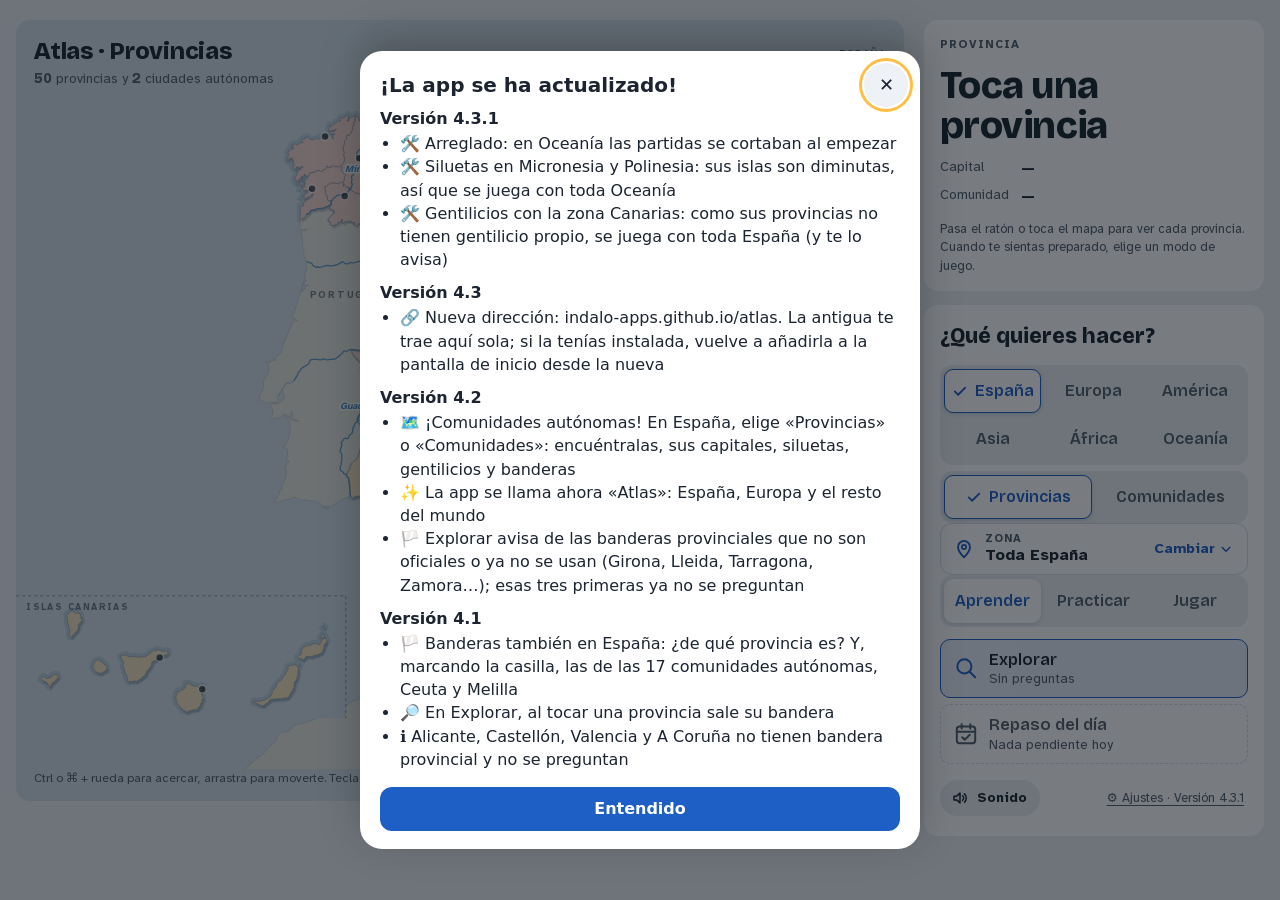
==== commit 4cba3f01: "v4.3.1: arreglos de la revisión (Oceanía con Australia en dos piezas, Gentilicios en Canarias y Silu" ====
--- a/index.html
+++ b/index.html
@@ -17,7 +17,7 @@
 <link rel="apple-touch-icon" sizes="180x180" href="apple-touch-icon.png">
 <meta charset="utf-8">
 <meta name="viewport" content="width=device-width, initial-scale=1, viewport-fit=cover">
-<meta name="app-version" content="4.3">
+<meta name="app-version" content="4.3.1">
 <title>Atlas</title>
 <meta name="author" content="Adela Moreno Vega y Carlos Moreno Otto">
 <meta name="copyright" content="© 2026 Adela Moreno Vega y Carlos Moreno Otto. Todos los derechos reservados.">
@@ -1765,9 +1765,15 @@
   $("#toasts").innerHTML = "";
   clearMarks();
   S.pool = poolFor(S.region);
-  let base = (onlyIds || S.pool).slice(), capAviso = false;
-  if (S.mode === "gent") base = base.filter(id => (CA ? GENT_CA : GENT)[id]);
-  if (S.mode === "shape" && NO_SHAPE.length) { const b2 = base.filter(id => !NO_SHAPE.includes(id)); if (b2.length) base = b2; }
+  let base = (onlyIds || S.pool).slice(), capAviso = false, gentAviso = false, shapeAviso = false;
+  if (S.mode === "gent") { // Las dos provincias de Canarias no tienen gentilicio propio: esa zona se juega con toda España
+    const conG = id => (CA ? GENT_CA : GENT)[id], g = base.filter(conG);
+    if (g.length) base = g; else { base = ALL.filter(conG); S.pool = base.slice(); gentAviso = true; }
+  }
+  if (S.mode === "shape" && NO_SHAPE.length) { // islas diminutas: sin silueta; si la zona solo tiene de esas, se juega con todo el mapa
+    const b2 = base.filter(id => !NO_SHAPE.includes(id));
+    if (b2.length) base = b2; else if (!onlyIds) { base = ALL.filter(id => !NO_SHAPE.includes(id)); S.pool = base.slice(); shapeAviso = true; }
+  }
   if (S.mode === "duel") { // 10 rondas por jugador como mucho, alternando turnos
     S.rounds = Math.max(1, Math.min(10, Math.floor(base.length / 2)));
     base = shuffle(base).slice(0, S.rounds * 2);
@@ -1811,6 +1817,8 @@
     S.timer = setInterval(tickClock, 200); tickClock();
   }
   next();
+  if (shapeAviso) toast(null, "Las islas de esta zona son tan pequeñas que no tienen silueta: juegas con todo el mapa", "warn", 3600);
+  if (gentAviso) toast(null, "Las provincias de Canarias no tienen gentilicio propio: juegas con toda España", "warn", 3600);
   if (capAviso) toast(null, tx("En esta zona todas las capitales se llaman como su provincia", "En esta zona todas las capitales se llaman como su país"), "warn", 3200);
   renderDue();
 }
@@ -2771,6 +2779,9 @@
 (function () {
   const VERSION = document.querySelector('meta[name="app-version"]').content;
   const NOVEDADES = [
+    ["4.3.1", ["🛠️ Arreglado: en Oceanía las partidas se cortaban al empezar",
+             "🛠️ Siluetas en Micronesia y Polinesia: sus islas son diminutas, así que se juega con toda Oceanía",
+             "🛠️ Gentilicios con la zona Canarias: como sus provincias no tienen gentilicio propio, se juega con toda España (y te lo avisa)"]],
     ["4.3", ["🔗 Nueva dirección: indalo-apps.github.io/atlas. La antigua te trae aquí sola; si la tenías instalada, vuelve a añadirla a la pantalla de inicio desde la nueva"]],
     ["4.2", ["🗺️ ¡Comunidades autónomas! En España, elige «Provincias» o «Comunidades»: encuéntralas, sus capitales, siluetas, gentilicios y banderas",
              "✨ La app se llama ahora «Atlas»: España, Europa y el resto del mundo",
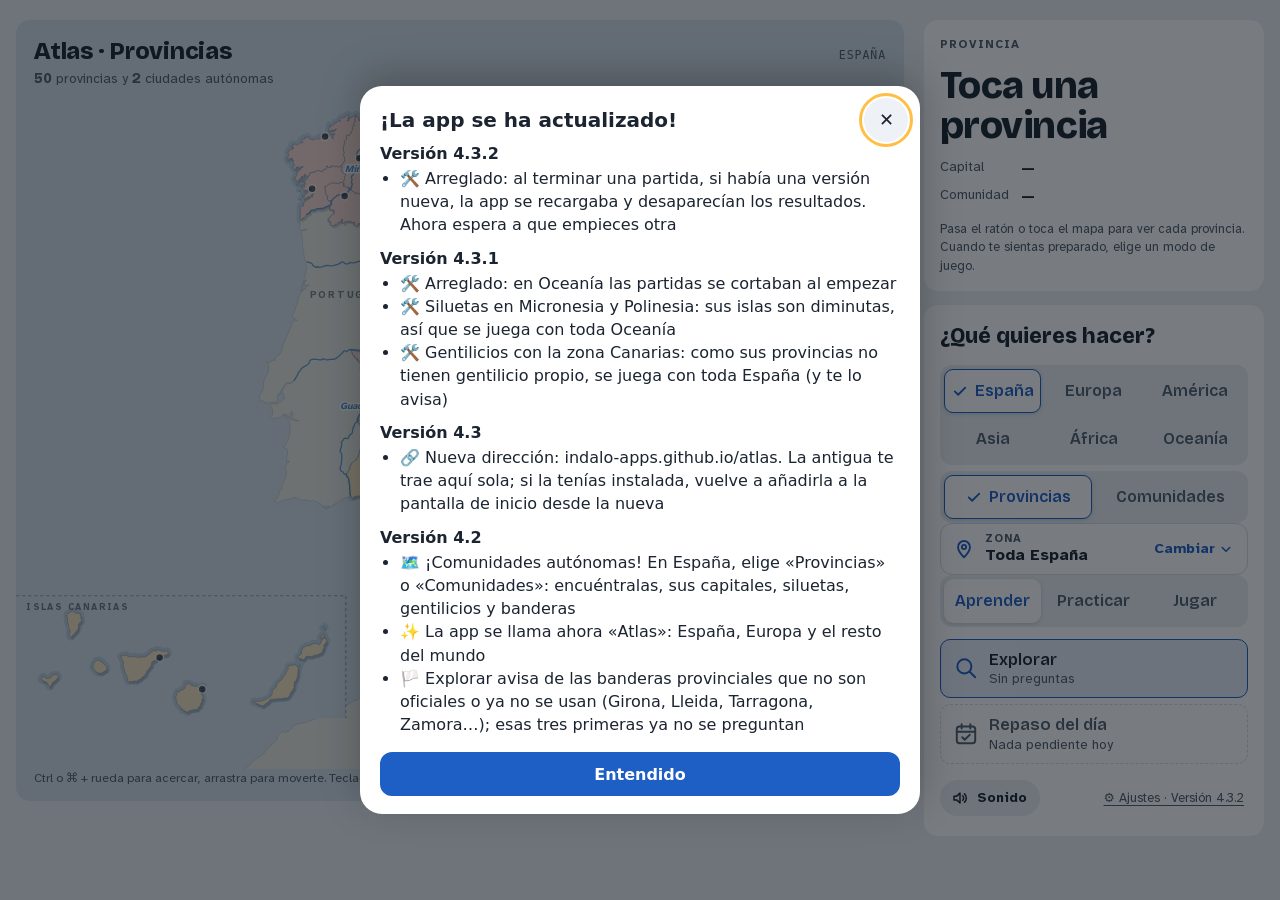
==== commit 9fbd74a6: "v4.3.2: una versión nueva ya no borra la pantalla de resultados al terminar una partida Co-Authored-" ====
--- a/index.html
+++ b/index.html
@@ -17,7 +17,7 @@
 <link rel="apple-touch-icon" sizes="180x180" href="apple-touch-icon.png">
 <meta charset="utf-8">
 <meta name="viewport" content="width=device-width, initial-scale=1, viewport-fit=cover">
-<meta name="app-version" content="4.3.1">
+<meta name="app-version" content="4.3.2">
 <title>Atlas</title>
 <meta name="author" content="Adela Moreno Vega y Carlos Moreno Otto">
 <meta name="copyright" content="© 2026 Adela Moreno Vega y Carlos Moreno Otto. Todos los derechos reservados.">
@@ -1756,10 +1756,15 @@
   $("#m-due").disabled = !n;
   $("#dueTxt").innerHTML = n ? numify(n + (n === 1 ? " pendiente" : " pendientes") + " · " + nombre) : "Nada pendiente hoy";
 }
+// 4.3.2 · ¿Hay algo que una actualización no debe cortar? Una partida empezada o sus resultados en pantalla
+// (antes, al terminar, la versión nueva recargaba la app y se perdía la pantalla de resultados)
+window.atlasEnPartida = () => typeof S !== "undefined" && S.mode !== "explore" &&
+  (S.cur ? (S.hits + S.errors) > 0 : Object.keys(S.results || {}).length > 0);
 const pending = [];
 function later(fn, ms) { pending.push(setTimeout(fn, ms)); }
 function newGame(onlyIds) {
   if (window.atlasAplicarActualizacion) window.atlasAplicarActualizacion(); // si hay versión nueva esperando, ahora es buen momento
+  if (window.atlasNuevaPendiente && window.atlasNuevaPendiente()) return; // versión nueva publicada: se recarga ya, antes de empezar
   clearInterval(S.timer);
   pending.splice(0).forEach(clearTimeout); // lo que quedara de la partida anterior (pasar de pregunta, mensajes)
   $("#toasts").innerHTML = "";
@@ -2744,7 +2749,7 @@
     try { reg = await navigator.serviceWorker.register("sw.js"); } catch (e) { return; }
     const habiaVersion = !!navigator.serviceWorker.controller;
     let pendiente = false;
-    const enPartida = () => typeof S !== "undefined" && S.cur && S.mode !== "explore" && (S.hits + S.errors) > 0;
+    const enPartida = () => window.atlasEnPartida(); // 4.3.2: también mientras se ven los resultados
     const recargar = () => location.reload();
     function aviso() {
       if (document.getElementById("updBar")) return;
@@ -2779,6 +2784,7 @@
 (function () {
   const VERSION = document.querySelector('meta[name="app-version"]').content;
   const NOVEDADES = [
+    ["4.3.2", ["🛠️ Arreglado: al terminar una partida, si había una versión nueva, la app se recargaba y desaparecían los resultados. Ahora espera a que empieces otra"]],
     ["4.3.1", ["🛠️ Arreglado: en Oceanía las partidas se cortaban al empezar",
              "🛠️ Siluetas en Micronesia y Polinesia: sus islas son diminutas, así que se juega con toda Oceanía",
              "🛠️ Gentilicios con la zona Canarias: como sus provincias no tienen gentilicio propio, se juega con toda España (y te lo avisa)"]],
@@ -2854,7 +2860,7 @@
     if (vista && IK.verCmp(VERSION, vista) > 0) setTimeout(() => verNovedades(vista), 700);
     else if (!vista && localStorage.length > 1) setTimeout(() => verNovedades("3"), 700); // ya jugaba antes de la 3.1
   } catch (e) {}
-  const enPartida = () => typeof S !== "undefined" && S.cur && S.mode !== "explore" && (S.hits + S.errors) > 0;
+  const enPartida = () => window.atlasEnPartida(); // 4.3.2: también mientras se ven los resultados
   // Comprueba también la página publicada (<meta name="app-version">) al abrir, al volver y cada 90 s
   let pend = false;
   function nueva() {
@@ -2862,6 +2868,7 @@
     if (enPartida() || document.getElementById("ik-sheet") || (zonas && !zonas.hidden)) { pend = true; return; }
     location.replace(location.pathname + "?u=" + Date.now());
   }
+  window.atlasNuevaPendiente = () => { if (!pend) return false; pend = false; location.replace(location.pathname + "?u=" + Date.now()); return true; };
   async function comprobar() { const v = await IK.versionPublicada(); if (v && IK.verCmp(v, VERSION) > 0) nueva(); }
   setInterval(() => { const z = document.getElementById("zoneSheet"); if (pend && !enPartida() && !document.getElementById("ik-sheet") && !(z && !z.hidden)) { pend = false; nueva(); } }, 3000);
   document.addEventListener("visibilitychange", () => { if (document.visibilityState === "visible") comprobar(); });
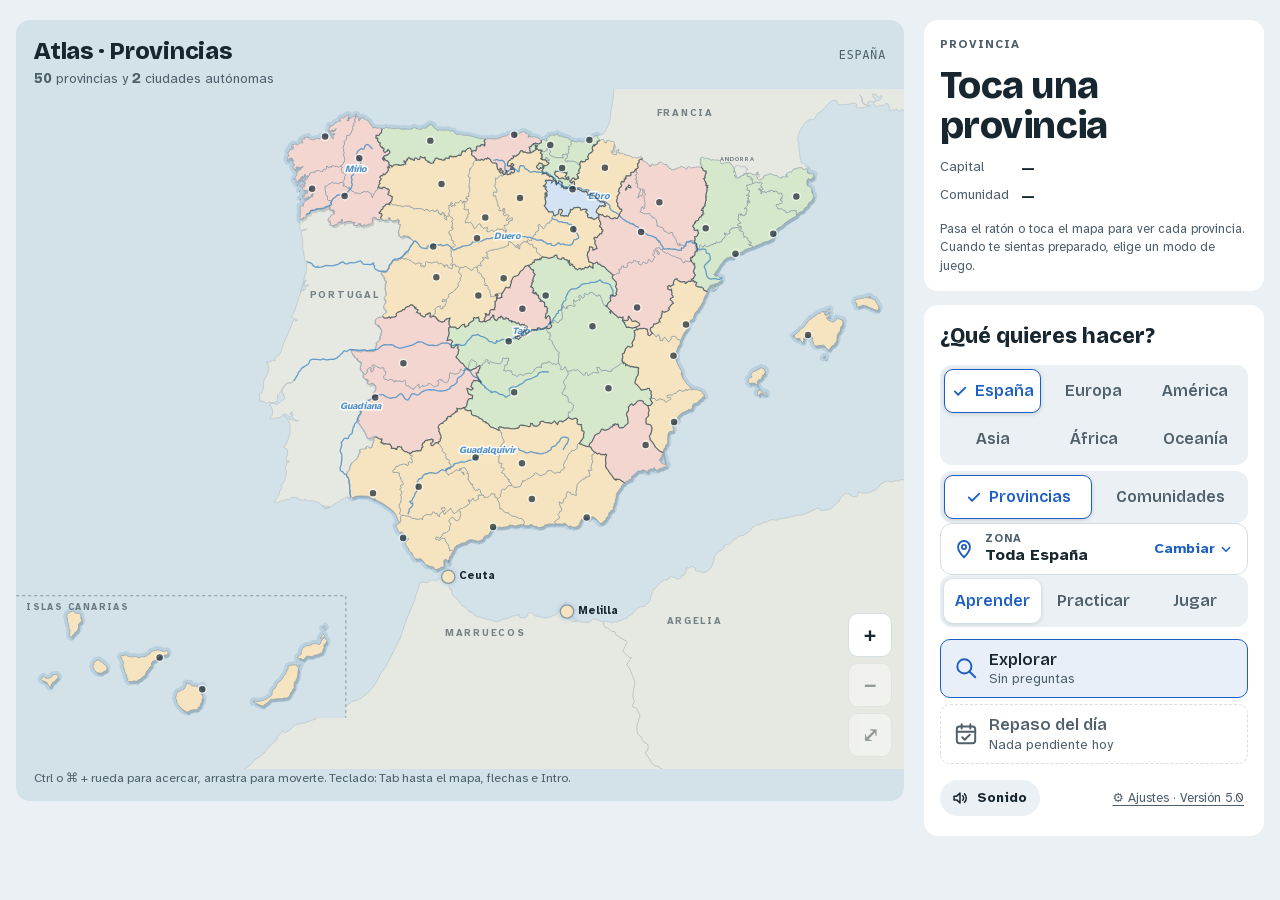
==== commit d3d29430: "5.0: la app por piezas, datos por mapa y publicación con pruebas - index.html se construye desde src" ====
--- a/index.html
+++ b/index.html
@@ -17,7 +17,7 @@
 <link rel="apple-touch-icon" sizes="180x180" href="apple-touch-icon.png">
 <meta charset="utf-8">
 <meta name="viewport" content="width=device-width, initial-scale=1, viewport-fit=cover">
-<meta name="app-version" content="4.3.2">
+<meta name="app-version" content="5.0">
 <title>Atlas</title>
 <meta name="author" content="Adela Moreno Vega y Carlos Moreno Otto">
 <meta name="copyright" content="© 2026 Adela Moreno Vega y Carlos Moreno Otto. Todos los derechos reservados.">
@@ -998,53 +998,26 @@
 <script src="d3-parcial.js"></script>
 <script src="topojson.min.js"></script>
 <script src="d3-composite-projections.min.js"></script>
-<script src="europa.js"></script>
-<script src="america.js"></script>
-<script src="asia.js"></script>
-<script src="africa.js"></script>
-<script src="oceania.js"></script>
 <script>
-// 3.7 · Mapa elegido: España (provincias) o Europa (países). Se cambia recargando la app.
-const MAPA = (() => {
+// 5.0 · Cargador: decide el mapa y descarga SOLO sus datos (antes se cargaban los siete, unos 700 KB, en cada arranque).
+// Va antes del juego y usa document.write para que los datos estén listos cuando el juego empiece, sin esperas.
+// ¿Ya había usado la app? Se mira antes de que la app guarde nada (si no, a quien llega nuevo le salían las novedades)
+try { window.ATLAS_YA_JUGABA = localStorage.length > 0; } catch (e) { window.ATLAS_YA_JUGABA = false; }
+window.ATLAS_MAPA = (function () {
   try {
-    const q = new URLSearchParams(location.search).get("mapa");
-    const Q = { europa: "eu", espana: "es", provincias: "es", comunidades: "ca", america: "am", asia: "as", africa: "af", oceania: "oc" };
+    var q = new URLSearchParams(location.search).get("mapa");
+    var Q = { europa: "eu", espana: "es", provincias: "es", comunidades: "ca", america: "am", asia: "as", africa: "af", oceania: "oc" };
     if (Q[q]) localStorage.setItem("atlas:mapa", JSON.stringify(Q[q]));
-    const m = JSON.parse(localStorage.getItem("atlas:mapa"));
-    return ["eu", "am", "as", "af", "oc", "ca"].includes(m) ? m : "es";
+    var m = JSON.parse(localStorage.getItem("atlas:mapa"));
+    return ["eu", "am", "as", "af", "oc", "ca"].indexOf(m) >= 0 ? m : "es";
   } catch (e) { return "es"; }
 })();
-// 3.9 · Mapas de países por continentes. EU vale para todos los mapas de países; EUR, solo para Europa;
-// CF es la ficha del continente elegido (América, Asia, África u Oceanía) y AM dice si hay una
-const MUNDO = {
-  am: typeof AM_TOPO !== "undefined" && { topo: AM_TOPO, P: AM_P, cap: AM_CAPXY, cont: "América", sub: "países, del Norte, Centro, Caribe y Sur", rot: [82, -18],
-    dots: ["AG", "BB", "DM", "GD", "KN", "LC", "VC", "TT"], extra: { zona: "Habla hispana", info: " · Se habla español", voz: " Se habla español." },
-    paises: [["Groenlandia (Dinamarca)", [-41, 74], 0.8], ["Guayana Francesa", [-53.2, 3.9], 0.42], ["Puerto Rico (EE. UU.)", [-66.4, 18.95], 0.42], ["Islas Malvinas", [-59.3, -50.9], 0.42]],
-    capIgual: ["MX", "GT", "PA"], capTxt: "Sin México, Guatemala y Panamá, cuya capital lleva el nombre del país" },
-  as: typeof AS_TOPO !== "undefined" && { topo: AS_TOPO, P: AS_P, cap: AS_CAPXY, cont: "Asia", sub: "países, de Turquía a Japón", rot: [-88, -28],
-    dots: ["MV", "BH", "SG"], paises: [["Rusia", [92, 56.5], 0.9], ["Taiwán", [121, 23.7], 0.45], ["Egipto", [29.5, 27], 0.6], ["Chipre", [33.2, 35.1], 0.4]],
-    capIgual: ["KW", "SG"], capTxt: "Sin Kuwait y Singapur, que se llaman como su país", sinCap: ["IL", "PS"] },
-  af: typeof AF_TOPO !== "undefined" && { topo: AF_TOPO, P: AF_P, cap: AF_CAPXY, cont: "África", sub: "países, del Mediterráneo al cabo de Buena Esperanza", rot: [-18, -2],
-    dots: ["CV", "ST", "SC", "KM", "MU"], paises: [["Sáhara Occidental", [-12.8, 24.6], 0.5], ["Islas Canarias (España)", [-15.6, 29.2], 0.42], ["Arabia Saudí", [45, 23], 0.6], ["España", [-4, 38.2], 0.5]],
-    capIgual: ["DJ", "TN"], capTxt: "Sin Yibuti y Túnez, cuya capital se llama como el país" },
-  oc: typeof OC_TOPO !== "undefined" && { topo: OC_TOPO, P: OC_P, cap: OC_CAPXY, cont: "Oceanía", sub: "países, de Australia a las islas del Pacífico", rot: [-162, 14],
-    dots: ["KI", "MH", "FM", "NR", "PW", "WS", "TO", "TV"], paises: [["Indonesia", [117, -1.5], 0.7], ["Filipinas", [122.5, 12], 0.55], ["Nueva Caledonia (Francia)", [165.5, -22.2], 0.4]],
-    capIgual: [], capTxt: "En Oceanía ninguna capital se llama como su país" },
-};
-const CF = MUNDO[MAPA] || null;
-const AM = !!CF;
-const EUR = MAPA === "eu" && typeof EU_TOPO !== "undefined";
-const EU = EUR || AM;
-// 4.2 · CA: España por comunidades autónomas (mismo mapa que las provincias, unidas por comunidad)
-const CA = MAPA === "ca";
-const aCom = t => typeof t === "string" ? t.replace(/provincias/g, "comunidades").replace(/provincia/g, "comunidad").replace(/Provincias/g, "Comunidades").replace(/Provincia/g, "Comunidad") : t;
-const tx = (es, eu, am) => AM && am !== undefined && am !== null ? am : EU ? eu : CA ? aCom(es) : es;
-const KP = AM || CA ? "atlas:" + MAPA + ":" : EU ? "atlas:eu:" : "atlas:"; // lo guardado (récords, repaso, zona) va aparte en cada mapa
-const TOPO_ES = {"type":"Topology","bbox":[-18.16118085,27.637723150000003,4.32778473,43.792379568],"transform":{"scale":[0.002249121470147015,0.001615627204520452],"translate":[-18.16118085,27.637723150000003]},"objects":{"provinces":{"type":"GeometryCollection","geometries":[{"type":"Polygon","arcs":[[0,1,2,3,4,5,6]],"id":"02","properties":{"name":"Albacete"}},{"type":"MultiPolygon","arcs":[[[7,-4,8,9]]],"id":"03","properties":{"name":"Alacant/Alicante"}},{"type":"MultiPolygon","arcs":[[[10,11,12]]],"id":"04","properties":{"name":"Almería"}},{"type":"Polygon","arcs":[[13,14,15,16,17,18,19,20]],"id":"05","properties":{"name":"Ávila"}},{"type":"Polygon","arcs":[[21,22,23,24,25,26,27,28,29]],"id":"06","properties":{"name":"Badajoz"}},{"type":"MultiPolygon","arcs":[[[30]],[[31]],[[32]],[[33]],[[34]],[[35]],[[36]]],"id":"07","properties":{"name":"Illes Balears"}},{"type":"MultiPolygon","arcs":[[[37,38,39,40],[41],[42],[43]],[[44]],[[45]]],"id":"08","properties":{"name":"Barcelona"}},{"type":"MultiPolygon","arcs":[[[46,47,48,49,50,51,52,53,54,55,56,57],[58],[59]],[[60]],[[61]],[[62]],[[63]]],"id":"09","properties":{"name":"Burgos"}},{"type":"Polygon","arcs":[[64,65,-21,66,-23]],"id":"10","properties":{"name":"Cáceres"}},{"type":"MultiPolygon","arcs":[[[67,68,69,70,71,72]]],"id":"11","properties":{"name":"Cádiz"}},{"type":"MultiPolygon","arcs":[[[73,74,75,76]]],"id":"12","properties":{"name":"Castelló/Castellón"}},{"type":"MultiPolygon","arcs":[[[77,-27,78,79,-1,80]],[[-25,81]]],"id":"13","properties":{"name":"Ciudad Real"}},{"type":"MultiPolygon","arcs":[[[82]],[[-28,-78,83,84,85,86]]],"id":"14","properties":{"name":"Córdoba"}},{"type":"MultiPolygon","arcs":[[[87,88,89]],[[90]]],"id":"15","properties":{"name":"A Coruña"}},{"type":"Polygon","arcs":[[-80,91,92,93,94,95,96,97,-2]],"id":"16","properties":{"name":"Cuenca"}},{"type":"MultiPolygon","arcs":[[[98,99,-40]],[[-44]],[[100]]],"id":"17","properties":{"name":"Girona"}},{"type":"MultiPolygon","arcs":[[[101,-85,102,-6,103,-11,104]]],"id":"18","properties":{"name":"Granada"}},{"type":"MultiPolygon","arcs":[[[105,106,107,108,-94,109]],[[110]]],"id":"19","properties":{"name":"Guadalajara"}},{"type":"MultiPolygon","arcs":[[[111,112,113,114]]],"id":"20","properties":{"name":"Gipuzkoa"}},{"type":"Polygon","arcs":[[-30,115,-68,116]],"id":"21","properties":{"name":"Huelva"}},{"type":"Polygon","arcs":[[117,118,119,120]],"id":"22","properties":{"name":"Huesca"}},{"type":"Polygon","arcs":[[-81,-7,-103,-84]],"id":"23","properties":{"name":"Jaén"}},{"type":"Polygon","arcs":[[121,122,123,124,125,126,127,128,129],[130]],"id":"24","properties":{"name":"León"}},{"type":"MultiPolygon","arcs":[[[131,-120,132,-99,-39,133],[-46],[-45]],[[-42]]],"id":"25","properties":{"name":"Lleida"}},{"type":"Polygon","arcs":[[-56,134,135,136,137],[-63],[-62]],"id":"26","properties":{"name":"La Rioja"}},{"type":"MultiPolygon","arcs":[[[138,-88,139,140,-122,141]]],"id":"27","properties":{"name":"Lugo"}},{"type":"MultiPolygon","arcs":[[[142,-110,-93,143,-19],[-111]],[[-17,144]]],"id":"28","properties":{"name":"Madrid"}},{"type":"Polygon","arcs":[[-70,145,-86,-102,146]],"id":"29","properties":{"name":"Málaga"}},{"type":"MultiPolygon","arcs":[[[-12,-104,-5,-8,147]]],"id":"30","properties":{"name":"Murcia"}},{"type":"MultiPolygon","arcs":[[[148,-115,149,-118,150,-136]],[[151]],[[152]]],"id":"31","properties":{"name":"Navarra"}},{"type":"Polygon","arcs":[[153,-142,-130,154,155]],"id":"32","properties":{"name":"Ourense"}},{"type":"MultiPolygon","arcs":[[[156,157,-123,-141]]],"id":"33","properties":{"name":"Asturias"}},{"type":"MultiPolygon","arcs":[[[-125,158,-48,159],[-61]],[[-59]],[[-60]],[[-50,160]],[[161]],[[162]]],"id":"34","properties":{"name":"Palencia"}},{"type":"MultiPolygon","arcs":[[[163]],[[164]],[[-89,-139,-154,165]],[[166]]],"id":"36","properties":{"name":"Pontevedra"}},{"type":"Polygon","arcs":[[167,168,-14,-66,169]],"id":"37","properties":{"name":"Salamanca"}},{"type":"MultiPolygon","arcs":[[[-124,-158,170,171,-51,-161,-49,-159],[-163],[-162]],[[172]]],"id":"39","properties":{"name":"Cantabria"}},{"type":"Polygon","arcs":[[173,-58,174,-106,-143,-18,-145,-16]],"id":"40","properties":{"name":"Segovia"}},{"type":"Polygon","arcs":[[-116,-29,-87,-146,-69],[-83]],"id":"41","properties":{"name":"Sevilla"}},{"type":"Polygon","arcs":[[-175,-57,-138,175,-107]],"id":"42","properties":{"name":"Soria"}},{"type":"MultiPolygon","arcs":[[[-75,176,177,-134,-38,178]],[[-43]]],"id":"43","properties":{"name":"Tarragona"}},{"type":"Polygon","arcs":[[-109,179,-177,-74,180,-97,181,-95]],"id":"44","properties":{"name":"Teruel"}},{"type":"Polygon","arcs":[[-24,-67,-20,-144,-92,-79,-26,-82]],"id":"45","properties":{"name":"Toledo"}},{"type":"MultiPolygon","arcs":[[[-3,-98,-181,-77,182,-9]],[[-182,-96]]],"id":"46","properties":{"name":"València/Valencia"}},{"type":"MultiPolygon","arcs":[[[-169,183,-126,-160,-47,-174,-15]],[[-128,184]],[[-131]]],"id":"47","properties":{"name":"Valladolid"}},{"type":"MultiPolygon","arcs":[[[-54,185]],[[-52,-172,186,-113,187],[-173]]],"id":"48","properties":{"name":"Bizkaia"}},{"type":"Polygon","arcs":[[188,-155,-129,-185,-127,-184,-168]],"id":"49","properties":{"name":"Zamora"}},{"type":"Polygon","arcs":[[-176,-137,-151,-121,-132,-178,-180,-108],[-153],[-152]],"id":"50","properties":{"name":"Zaragoza"}},{"type":"Polygon","arcs":[[189]],"id":"51","properties":{"name":"Ceuta"}},{"type":"Polygon","arcs":[[190]],"id":"52","properties":{"name":"Melilla"}},{"type":"Polygon","arcs":[[-72,191]],"id":"54","properties":{"name":"Gibraltar. Territorio no asociado a ninguna provincia"}},{"type":"Polygon","arcs":[[-55,-186,-53,-188,-112,-149,-135],[-64]],"id":"01","properties":{"name":"Araba/Álava"}},{"type":"MultiPolygon","arcs":[[[192]],[[193]],[[194]],[[195]],[[196]],[[197]]],"id":"35","properties":{"name":"Las Palmas"}},{"type":"MultiPolygon","arcs":[[[198]],[[199]],[[200]],[[201]]],"id":"38","properties":{"name":"Santa Cruz de Tenerife"}}]},"autonomous_regions":{"type":"GeometryCollection","geometries":[{"type":"MultiPolygon","arcs":[[[77,-27,-26,-25,-24,-67,-20,-144,92,109,105,106,107,108,94,95,96,97,2,3,4,5,6,80]],[[110]]],"id":"08","properties":{"name":"Castilla-La Mancha"}},{"type":"MultiPolygon","arcs":[[[182,9,7,-4,-3,-98,-181,73,74,75]],[[-182,-96]]],"id":"10","properties":{"name":"Comunitat Valenciana"}},{"type":"MultiPolygon","arcs":[[[70,71,72,116,-30,-29,-28,-78,-81,-7,-6,103,11,12,104,146]]],"id":"01","properties":{"name":"Andalucía"}},{"type":"MultiPolygon","arcs":[[[188,-155,129,121,122,123,158,48,160,50,51,52,53,54,55,-138,175,-107,-106,-143,18,19,20,-66,169],[16,-145]],[[61]],[[62]],[[63]],[[161]],[[162]]],"id":"07","properties":{"name":"Castilla y León"}},{"type":"MultiPolygon","arcs":[[[23,24,25,26,27,28,29,21,64,65,-21,66]]],"id":"11","properties":{"name":"Extremadura"}},{"type":"MultiPolygon","arcs":[[[30]],[[31]],[[32]],[[33]],[[34]],[[35]],[[36]]],"id":"04","properties":{"name":"Illes Balears"}},{"type":"MultiPolygon","arcs":[[[-75,176,177,131,-120,132,99,40,178]],[[100]]],"id":"09","properties":{"name":"Cataluña/Catalunya"}},{"type":"MultiPolygon","arcs":[[[-130,154,155,165,89,139,140,-122]],[[90]],[[163]],[[164]],[[166]]],"id":"12","properties":{"name":"Galicia"}},{"type":"MultiPolygon","arcs":[[[-53,-52,-172,186,113,114,-149,-135,-55,-54],[-173],[-64]]],"id":"16","properties":{"name":"País Vasco/Euskadi"}},{"type":"MultiPolygon","arcs":[[[-109,-108,-176,-137,-151,117,118,119,-132,-178,-177,-74,180,-97,181,-95],[-152],[-153]]],"id":"02","properties":{"name":"Aragón"}},{"type":"MultiPolygon","arcs":[[[134,135,136,137,-56],[-63],[-62]]],"id":"17","properties":{"name":"La Rioja"}},{"type":"MultiPolygon","arcs":[[[-110,-93,143,-19,142],[-111]],[[-17,144]]],"id":"13","properties":{"name":"Comunidad de Madrid"}},{"type":"MultiPolygon","arcs":[[[-12,-104,-5,-8,147]]],"id":"14","properties":{"name":"Región de Murcia"}},{"type":"MultiPolygon","arcs":[[[148,-115,149,-118,150,-136]],[[151]],[[152]]],"id":"15","properties":{"name":"Comunidad Foral de Navarra"}},{"type":"MultiPolygon","arcs":[[[156,157,-123,-141]]],"id":"03","properties":{"name":"Principado de Asturias"}},{"type":"MultiPolygon","arcs":[[[-158,170,171,-51,-161,-49,-159,-124],[-163],[-162]],[[172]]],"id":"06","properties":{"name":"Cantabria"}},{"type":"MultiPolygon","arcs":[[[189]]],"id":"18","properties":{"name":"Ciudad Autónoma de Ceuta"}},{"type":"MultiPolygon","arcs":[[[190]]],"id":"19","properties":{"name":"Ciudad Autónoma de Melilla"}},{"type":"MultiPolygon","arcs":[[[-72,191]]],"id":"20","properties":{"name":"Gibraltar. Territorio no asociado a ninguna autonomía"}},{"type":"MultiPolygon","arcs":[[[192]],[[193]],[[194]],[[195]],[[196]],[[197]],[[198]],[[199]],[[200]],[[201]]],"id":"05","properties":{"name":"Canarias"}}]},"border":{"type":"GeometryCollection","geometries":[{"type":"MultiPolygon","arcs":[[[72,116,21,64,169,188,155,165,89,139,156,170,186,113,149,118,132,99,40,178,75,182,9,147,12,104,146,70,191]],[[30]],[[31]],[[32]],[[33]],[[34]],[[35]],[[36]],[[100]],[[90]],[[163]],[[164]],[[166]],[[189]],[[190]],[[192]],[[193]],[[194]],[[195]],[[196]],[[197]],[[198]],[[199]],[[200]],[[201]]],"properties":{}}]}},"arcs":[[[6846,6743],[8,9],[-9,17],[7,26],[-6,7],[17,-6],[10,4],[15,16],[9,27],[5,25],[-27,31],[-15,-1],[-8,15],[0,15],[-5,31],[-13,7],[-4,10],[-16,-1],[-10,13],[-8,-1],[-1,18],[14,18],[7,24],[9,0],[2,35],[-11,16],[-5,18],[16,27],[11,11],[10,21],[16,23],[-9,32]],[[6855,7230],[38,3],[17,10],[9,0],[23,-10],[16,12],[12,-17],[49,-51],[6,8],[5,20],[13,3],[8,-12],[6,-23],[19,11],[12,11],[17,5],[6,7],[42,-10],[10,1],[-11,23],[1,8],[-10,26],[23,0],[10,-4],[-3,-9],[15,-18],[2,-9],[24,6],[22,0],[18,-11],[34,-4],[3,13],[10,13],[11,2],[8,8],[36,17],[27,22],[23,10]],[[7406,7291],[9,4],[-1,-14],[5,5],[10,-7],[3,-22],[11,12],[16,-17],[9,1],[13,-14],[7,6],[17,-9],[3,3],[23,-11],[6,7],[6,-8],[12,0],[3,-5],[-6,-16],[0,-31],[-8,-31],[-15,-17],[-6,-24],[-7,-5],[0,-13],[-4,-6],[1,-18],[16,-13],[30,-43],[6,-16],[17,0],[41,5],[7,8],[18,-4],[1,-14],[7,-13],[8,-5],[-5,-23],[5,-19],[-4,-8],[2,-17]],[[7662,6899],[-15,-6],[15,-42],[6,-6],[-21,-25],[-28,0]],[[7619,6820],[-8,3],[-32,31],[-2,16],[-29,11],[-29,-10],[-15,-20],[-26,-18],[-11,17],[-16,-9],[-20,-25],[2,-8],[-4,-34],[-15,-11],[-6,-20],[9,-32],[2,-44],[-2,-20],[-28,-21],[-7,-11],[-14,-9],[-34,0],[-11,16],[4,14],[-10,10],[-6,-5],[-12,8],[-12,-1],[1,-9],[-11,3],[5,-8],[-13,-3],[-6,-11],[-11,0],[-20,-19],[-39,-13],[-8,2],[-9,10],[-12,3],[-12,-14],[-3,-11],[-14,-17],[-27,-9],[-17,-13],[-8,-25],[-7,-8],[-9,-25],[-26,-24],[-6,-13],[-1,-14]],[[7034,6430],[-14,-2],[-23,6],[-4,6],[-21,7],[-11,9],[-9,1],[-12,9]],[[6940,6466],[16,17],[2,10],[7,4],[13,22],[9,9],[-3,22],[4,7],[0,12],[4,9],[-3,12],[-17,6],[-2,4],[2,30],[-6,14],[4,16],[-22,5],[-7,-2],[-10,7],[-2,13],[4,16],[-4,9],[5,9],[-14,14],[-9,0],[-25,-10],[-25,9],[-15,13]],[[7736,6319],[-12,1],[-7,7],[-11,3],[-12,13],[-29,36],[-20,43],[-25,39],[-6,38],[14,21],[7,17],[9,35],[-1,21],[-8,19],[-17,11],[-25,5],[-2,13],[3,46],[21,20],[9,14],[-5,16],[10,31],[-6,39],[-4,13]],[[7662,6899],[7,-9],[23,1],[14,-24],[16,4],[21,12],[11,-3],[7,-12],[8,5],[5,-8],[15,-1],[0,-14],[11,-11],[15,13],[14,5],[8,10],[12,7],[0,7],[-10,8],[-16,-8],[-8,8],[-5,17],[27,9],[27,-4],[15,13],[26,6],[12,10],[0,5],[14,3],[6,11],[22,-13],[13,-4],[16,4],[-1,4],[16,13],[6,-18],[35,17],[12,-17],[8,9],[-6,9]],[[8058,6963],[7,-7],[25,-10],[8,2],[19,-6],[13,-12],[10,-1],[23,-19],[-6,-10],[11,-16],[5,0],[5,-17],[-16,-2],[-22,-26],[-8,0],[-6,-8],[-7,-1],[-13,-21],[-9,2],[-9,-10],[-16,3],[-11,-9],[-12,-18],[-3,-9],[7,-5],[-21,-25],[-6,6],[-18,1],[-10,-12],[-8,0],[-19,-9],[-15,-4],[-16,-8],[-18,-16],[-14,-8],[-11,-19],[-4,-32],[3,-5],[-20,6],[-28,-23],[-4,-17],[0,-19],[5,-30],[-1,-10],[-12,-9],[-13,2],[-14,-3],[-6,-6],[-12,-27],[-5,-48],[-2,-43],[-19,-10],[-4,-18],[-5,-2],[-1,-16],[-10,-1],[-4,-8],[-5,-31]],[[6684,5641],[-5,22],[21,14],[8,9],[14,5],[6,8],[-6,21],[-12,14],[17,14],[4,18],[14,3],[6,10],[-2,20],[-8,3],[-7,25],[-6,38],[6,0],[5,-10],[8,-3],[17,3],[3,21],[6,16],[14,6],[8,16],[2,24],[13,30],[11,-1],[11,-9],[7,-1],[1,-8],[8,-14],[12,7],[12,-9],[20,-7],[1,11],[-4,12],[1,22],[6,15],[-1,20],[7,1],[-2,28],[20,20],[9,6],[4,10],[17,12],[12,11],[13,0],[7,5],[1,11],[9,0],[24,8],[10,0],[1,15],[-5,10],[0,18],[-10,25],[12,-7],[21,1],[3,8],[-5,8],[-1,29],[20,50],[-11,21],[6,13],[-3,18],[3,16],[10,-3],[7,10],[19,12]],[[7093,6362],[16,-17],[10,6],[12,1],[10,-14],[22,1],[14,-6],[11,7],[9,-8],[-9,-16],[-1,-14],[-5,-28],[5,-29],[-5,-5],[-2,-29],[15,-31],[10,-13],[1,-8],[35,-58],[13,-25],[17,-13],[-2,11],[33,-5],[32,-26],[16,-16]],[[7350,6027],[-9,-11],[-9,0],[-8,-11],[-8,-20],[-23,-27],[-7,-15],[-10,-6],[-12,-37],[-4,-31],[-5,-7],[-3,-25],[-12,-21],[0,-12],[-10,-17],[2,-24],[-8,-9],[-9,3],[-9,-9],[-6,-16],[-8,1],[-7,-10],[1,-27],[-10,-2],[-18,-21],[-1,-17],[-18,-8],[-9,-19],[-12,-1],[-18,-6],[-26,40],[-19,22],[-11,8],[-19,5],[-18,-9],[-11,-10],[-22,16],[-12,-8],[-26,-5],[-17,-26],[-9,-29],[-14,-17],[-22,-10],[-26,-2],[-17,12],[-10,4],[-11,-7],[-6,2],[-17,24],[-10,8],[-9,1],[-17,-8],[-20,5],[-22,-1],[-25,4]],[[5524,7834],[13,22],[15,11],[-5,5],[3,19],[-6,22],[21,15],[5,9],[19,4],[13,6],[1,-8],[-7,-12],[13,-13],[14,0],[2,22],[13,-2],[9,11],[6,29],[6,8],[3,14],[-2,7],[-36,-12],[-6,-5],[4,26],[7,9],[1,-9],[23,-2],[28,26],[3,14],[5,3],[-9,9],[3,8],[21,12],[2,6],[15,3],[20,21],[15,9],[-2,9],[18,13],[1,7],[9,12],[-5,10],[2,17],[11,16],[12,13],[-7,21],[10,7],[7,23],[-8,20],[-17,9],[-3,12],[2,18],[8,8],[2,16]],[[5796,8352],[11,10],[18,-6],[17,10],[4,6],[20,-7],[20,-18],[9,-4],[17,-14],[16,3],[7,19],[12,9],[28,3]],[[5975,8363],[-1,-16],[8,-21],[-4,-11],[6,-12],[10,-1],[18,-13],[5,-8],[10,-28],[18,-9],[3,-10],[0,-34],[10,-8],[2,-9],[-8,-3],[-4,-9],[5,-8],[22,5],[11,-21],[-1,-14],[9,-14],[10,-8],[-1,-16],[7,-38],[0,-13],[38,2],[6,7]],[[6154,8053],[14,3],[14,-1],[1,6],[-9,10]],[[6174,8071],[10,7],[29,4],[12,-3]],[[6225,8079],[-5,-6],[2,-17],[-3,-14],[6,-4],[-24,-11],[-21,-1],[-4,15],[-8,-1],[0,-13],[4,-1],[-4,-25],[-16,-9],[2,-11],[-1,-51],[-8,-8],[4,-18],[-37,1],[-12,-13],[1,-23],[-10,-7],[3,-13],[-22,-2],[-10,18],[-9,-3],[8,-29],[-18,-21],[5,-15],[-3,-10],[-6,-1]],[[6039,7786],[-17,-11],[-10,-1],[-21,8],[0,24],[-6,5],[1,15],[-14,-7],[-6,3],[-8,-9],[-19,9],[-6,-12],[5,-13],[-15,-16],[-15,-6],[-23,-18],[3,-11],[-3,-10],[-15,-4],[-5,-5],[-16,-7],[-5,30],[-22,-5],[-15,-15],[-19,-22],[-25,-6],[-5,15],[-25,4],[-22,-3],[-9,5]],[[5702,7723],[-14,30],[2,9],[-3,23],[5,6],[7,24],[-24,-8],[-14,1],[-5,-12],[-12,-6],[-2,-10],[-26,-8],[-29,14],[-7,-1],[-6,20],[-11,1],[-3,13],[-16,13],[-20,2]],[[4993,6543],[-2,7],[-9,-2],[-7,-9],[-4,6],[-13,-8],[-8,-10],[-13,2],[-13,-10],[-5,5],[-20,39],[0,13],[-6,10],[-9,6],[-11,25],[-30,39],[-9,21],[-12,9],[9,22],[-10,0],[2,24],[5,9],[0,10],[17,27],[3,15],[6,7],[-12,8],[2,40],[3,14],[26,16],[3,10],[15,9],[6,12],[10,10],[12,-1],[13,24],[7,3],[9,12],[-9,18],[12,11],[2,8],[15,24],[16,29],[-7,10],[4,9],[-10,21],[-21,17],[-11,2],[-23,-12],[-18,6],[2,26],[4,9],[-14,9],[-17,4],[-18,14],[-3,28],[8,15]],[[4860,7205],[12,-8],[23,35],[-12,6],[8,18],[16,13],[9,3],[14,-3],[4,-6],[-7,-13],[-8,5],[-2,-8],[9,-7],[2,-15],[12,7],[9,18],[-1,10],[10,13],[-13,5],[-12,11],[8,14],[24,-7],[-1,-3],[26,-14],[29,-10],[7,4],[24,1],[5,-14],[-2,-14],[11,-10],[10,-2],[-5,-30],[-8,-7],[-10,-16],[1,-12],[14,-20],[7,4],[31,-11],[10,14],[11,-1],[25,-11],[2,-13],[16,-2],[-1,16],[22,-8],[23,5],[11,-7],[16,-2],[16,14],[10,0],[4,-18],[-1,-28],[8,-8],[28,-5],[13,-20],[15,1],[7,-4],[5,-13],[23,33],[33,28],[0,-17],[4,-28],[11,8],[18,24],[7,-2],[1,-14],[23,13],[17,4],[7,6],[3,15],[19,-5],[15,-11],[20,-22],[8,-1],[11,13],[19,-1],[9,11],[-8,6],[11,14],[-16,23],[28,17],[10,-15],[6,12],[9,-17],[13,-14],[16,1],[7,-3],[13,10],[7,25],[9,16],[-3,14],[7,44],[16,-8],[9,0],[16,-11],[43,11],[14,14],[3,16],[-1,12],[11,1],[15,-16],[16,3],[5,6],[7,-5],[10,8],[-1,7],[9,0]],[[5873,7277],[5,0]],[[5878,7277],[14,-10],[17,-6],[29,18],[17,2],[5,9]],[[5960,7290],[31,21]],[[5991,7311],[8,-16],[-19,-48],[2,-11],[-24,-5],[13,-40],[8,-7],[2,-21],[20,-15],[7,-13],[-12,3],[-17,11],[-13,4],[-14,-3],[-16,6],[-9,-20],[-10,-9],[-2,-18],[-7,-17],[6,-11],[15,-9],[-3,-11],[-7,0],[-5,-9],[-11,2],[-22,14],[-13,1],[13,-51],[7,-12],[5,4],[13,-9],[12,-1],[6,-10],[-5,-31],[-8,4],[-21,0],[-13,-20],[-5,-16],[-3,-24],[-5,-18],[-8,-13],[-25,-7]],[[5831,6865],[-24,-13],[-8,5],[-23,-2],[-6,4],[7,-26],[-7,-1],[0,-10],[-11,5],[-1,-9],[-12,-7],[-7,-10],[-17,-9],[-8,-10],[1,-10],[-29,3],[-8,-13],[3,-12],[-10,0],[-2,-14],[-30,-22],[-3,-14],[-15,1],[-22,-19],[-7,-20],[0,-9],[11,-12],[-7,-24],[9,-7],[6,-24],[7,-9],[2,-35],[-8,-4],[1,-20],[-10,-12],[-7,1],[-4,-12]],[[5592,6495],[-22,4],[-27,-33],[-17,2],[-4,24],[12,5],[9,10],[-5,8],[8,11],[-18,10],[-12,-10],[-12,3],[-19,-10],[-6,3],[-17,-12],[-2,-14],[-14,-6],[-7,-22],[9,-12],[-5,-11],[-7,-2],[1,-9],[-9,-23],[-18,2],[-6,-5],[-11,4],[-28,-10],[-11,0],[-27,-25]],[[5327,6377],[-7,10],[-17,1],[-8,8],[-23,4],[-11,13],[-12,7],[-5,24],[-10,0],[-11,6],[-17,-2],[4,-5],[-14,-14],[4,-9],[-12,0],[-1,6],[-23,5],[-11,-5],[-7,4],[3,16],[-19,28],[-17,-3],[-30,5],[-8,-6],[-10,5],[0,8],[-18,0],[-3,5],[8,15],[2,21],[-13,-3],[-15,4],[-20,14],[-13,4]],[[8712,6893],[-7,7],[2,7],[5,-14]],[[8702,6965],[-3,-10],[1,-26],[-10,6],[-5,-7],[-5,18],[-8,7],[-17,-3],[-3,6],[-14,1],[-9,-13],[-15,25],[10,27],[-9,10],[8,7],[14,0],[19,3],[-10,16],[3,16],[9,12],[22,19],[6,-8],[5,10],[14,0],[4,9],[6,-7],[6,10],[19,1],[4,8],[12,4],[11,-15],[15,2],[8,-12],[-8,-2],[2,-14],[10,-9],[-15,-14],[-1,-16],[-13,2],[-9,-8],[-1,-21],[-9,1],[-2,-9],[-13,-12],[-16,2],[-1,-9],[-7,1],[-5,-8]],[[8692,6811],[-3,32],[3,0],[-4,16],[8,7],[9,-5],[8,23],[6,-17],[10,-8],[9,-18],[17,-11],[14,12],[9,-9],[-4,-16],[-21,1],[-22,18],[-15,1],[-6,-11],[-18,-15]],[[9100,7387],[1,6],[13,10],[-8,-13],[-6,-3]],[[9230,7372],[-4,-9],[-13,-1],[-10,-9],[0,-18],[-6,-19],[-10,2],[-20,27],[5,9],[-7,11],[-15,-8],[2,7],[-8,1],[-8,-10],[-9,21],[-9,6],[4,8],[-5,6],[5,12],[13,4],[16,14],[19,10],[16,20],[14,11],[11,-1],[13,10],[17,20],[6,10],[13,7],[2,10],[8,3],[6,9],[18,13],[3,-3],[12,8],[-1,7],[14,0],[22,14],[9,2],[14,13],[13,3],[7,10],[16,-7],[18,17],[15,-2],[-3,-6],[29,5],[12,14],[8,3],[7,-4],[15,6],[-5,-11],[-9,-3],[-13,-10],[-10,2],[-10,-13],[-8,4],[-5,-14],[5,-14],[9,-5],[10,7],[4,-3],[23,18],[4,-3],[-8,-11],[4,-9],[-7,-10],[-26,-5],[0,-18],[15,-22],[26,-16],[19,-8],[31,18],[5,16],[5,3],[14,-14],[11,-1],[13,-12],[11,0],[-2,-15],[10,0],[-8,-10],[-1,-31],[-7,0],[-2,-14],[-11,3],[-8,-12],[-3,-18],[7,-7],[-10,-1],[-5,-15],[-12,-6],[-20,-26],[-6,-19],[-3,-33],[-9,-9],[-2,-9],[-12,-18],[-5,4],[-11,-18],[-7,-5],[-11,2],[-12,-11],[-21,-27],[-10,-2],[-4,9],[-10,9],[-6,13],[-9,0],[3,13],[-12,14],[-15,3],[-10,-5],[-12,6],[-17,0],[-6,-6],[-11,7],[-7,-3],[-17,20],[-5,14],[4,12],[-12,24],[13,18],[-11,17],[-17,13],[-25,10],[-3,-14],[-12,1]],[[9385,7110],[-15,12],[5,7],[11,-4],[-1,9],[13,-3],[-8,-6],[0,-13],[-5,-2]],[[9923,7562],[-26,15],[-9,10],[-26,17],[-3,-2],[-25,12],[-27,-10],[-33,0],[1,18],[5,5],[-4,22],[-14,3],[-1,12],[8,6],[5,13],[14,3],[11,-2],[9,5],[5,-7],[5,5],[17,3],[4,-5],[24,3],[5,4],[7,-8],[17,10],[7,-15],[14,12],[-5,-16],[7,-3],[-1,21],[13,-5],[-3,-10],[10,-13],[3,8],[14,-23],[12,2],[5,-3],[-1,-20],[12,-12],[-3,-7],[4,-13],[9,-9],[2,-12],[-7,2],[6,-10],[0,-10],[-5,-16],[-11,-9],[-14,5],[-25,14],[-12,10]],[[8807,8391],[3,8],[-6,17],[-7,-7],[-19,8],[-5,15],[21,-5],[4,10],[1,16],[-12,-5],[-6,7],[4,6],[-11,6],[-6,17],[6,7],[-2,8],[-8,0],[-6,10],[-11,6],[-17,-8],[7,11],[-9,28],[8,12],[-6,14],[-10,0],[-6,7],[-15,5],[-2,14],[22,5],[-1,10],[-7,2],[10,8],[-15,8],[-12,-4]],[[8694,8627],[7,9],[-21,14],[15,14],[24,1],[-20,30],[-2,12],[-7,1],[16,19],[-7,5],[10,35],[20,-1],[-2,-18],[9,5],[-2,7],[10,-1],[1,-9],[17,-11],[1,9],[12,7],[8,-3],[3,7],[-5,10],[10,8],[0,11],[9,5],[-6,22],[-7,3],[-8,-7],[-7,4],[14,15],[7,1],[12,15],[3,9],[-2,17],[13,7],[4,-9],[15,9],[0,11],[-8,8],[-6,-11],[-15,-2],[0,13],[6,-2],[16,11],[-3,11],[-10,-1],[9,26],[11,-1],[3,10],[-8,3],[3,8],[-6,10],[7,12],[11,5],[0,17],[-14,0],[-12,10],[2,10],[9,10],[-9,14],[2,10],[-7,5],[45,4],[30,9]],[[8894,9079],[16,4],[11,6],[20,-4],[16,-11],[15,8],[23,-15],[-12,-11],[-7,-10],[1,-23],[9,0],[5,-13],[-1,-12],[-9,2],[-5,-7],[-10,-3],[-4,6],[2,13],[-16,4],[1,-13],[11,3],[6,-21],[9,2],[16,-11],[14,6],[4,-13],[11,-7],[8,12],[19,2],[8,-6],[4,10],[13,-2],[14,3],[11,-6],[2,-13],[19,6],[9,-1],[6,-10],[9,-1],[-3,-10],[15,-16],[14,12],[8,-2],[9,-11],[-7,-5],[11,-11],[-5,-8],[2,-11],[-14,-5],[9,-6],[-6,-9],[-10,-2],[-6,4],[2,-20],[8,2],[8,-8],[-4,-16],[-12,-11],[-16,5],[-11,-15],[-20,11],[-6,-9],[1,-12],[8,-11],[5,-19],[12,1],[10,-4],[14,1],[9,-12],[14,-11],[12,-3],[0,-8],[7,-6],[3,-11],[29,4],[16,4],[2,6],[10,2],[6,-4],[20,2],[9,-5],[14,0],[-4,-7],[3,-15],[-7,-13],[9,-18]],[[9310,8673],[-26,-13],[-76,-33],[-24,-14],[-11,-4],[-28,-23],[-12,-9],[-36,-13],[-14,-9],[-10,-14],[-9,-18],[-12,-13],[-5,-14],[-5,2],[-9,-32],[-6,-10],[-30,-14],[-23,-7],[-39,-2],[-29,-12],[-7,-5],[-17,1],[-12,-8],[-27,-5],[-24,-11],[-12,-2]],[[8839,8825],[0,0]],[[8805,8464],[0,0]],[[8972,8957],[6,11],[-13,-1],[2,-11],[5,1]],[[8826,8953],[0,0]],[[8806,8959],[21,0],[0,-5],[-21,5]],[[6305,8632],[-10,21],[-11,-2],[2,35],[-1,14],[-7,11],[-12,9],[6,9],[2,17],[4,0]],[[6278,8746],[1,14],[-23,25],[5,11],[-4,14],[12,3],[11,-2],[25,17],[0,19],[13,3],[7,13],[19,0],[1,25],[-9,0],[-20,-10],[-16,-13],[-18,-4],[1,14],[7,14],[9,4],[10,17],[-5,11],[-28,0],[-1,-7],[-14,-2],[-11,16],[1,15],[11,-2],[9,11],[-21,5],[-7,12],[-10,-5],[-5,7],[-15,-3],[-8,5],[0,12],[7,7],[-1,10],[-10,15],[-8,2],[2,12],[-2,17],[-4,8],[-5,25],[-4,0],[-4,21],[3,6],[-7,7],[3,13],[-9,2],[-13,-5],[-4,7],[-2,24],[8,18],[21,-4],[12,2],[-3,14],[2,9],[-12,16],[-2,16],[-10,5],[-2,10],[9,7],[-4,15],[9,7],[2,10],[-4,7],[1,18],[-8,11],[12,9],[4,-10],[17,10],[15,19],[18,11],[9,-1],[0,-10],[7,-1],[12,17]],[[6260,9361],[16,3]],[[6276,9364],[19,-2],[1,4]],[[6296,9366],[10,-7],[14,2],[7,8],[9,-4],[0,11],[7,12],[14,-12],[18,8],[3,23],[-8,10],[4,10],[-17,13],[-5,-9],[3,-11],[-5,-4],[-15,5],[9,18],[-3,10],[14,-3],[7,13],[6,-2],[4,8],[-17,16],[-9,-4],[-1,-15],[-15,-6],[-1,-7],[-21,5],[-7,12],[10,33],[10,14],[16,6],[9,16],[17,-1],[8,14],[-7,13],[17,1],[9,-5],[14,5],[1,9],[12,2],[11,9],[9,11],[3,11],[12,16],[17,-7],[4,-12],[8,3],[18,-4],[16,-7],[40,-2]],[[6555,9591],[21,11],[10,2],[3,8],[13,3],[15,14],[11,3],[14,-17],[6,5],[10,-7],[8,6],[9,-3],[3,-8]],[[6678,9608],[-9,-4],[0,-7],[-9,-14],[21,-14],[-10,-15],[7,-3],[-1,-25],[-12,1],[-3,-5],[15,-9],[24,-4]],[[6701,9509],[6,5],[17,-16]],[[6724,9498],[-3,-6],[13,-12],[9,-1],[6,-8],[-13,-11],[-3,-8],[-32,-6],[-7,7],[-9,-4],[-11,10],[3,9],[-16,6],[-20,3],[-11,-23],[-12,-6],[-3,-16],[21,-24],[12,4],[8,16],[8,-8],[10,3],[11,18],[9,-7],[-3,-11],[-21,-35],[13,-10],[-3,-15],[-5,-5],[14,2],[8,5],[16,-5],[7,3],[3,-16],[10,1],[5,-11],[8,-2],[4,-10],[10,4],[12,-1],[0,-5],[12,-4],[4,-9],[-1,-15],[17,-10]],[[6804,9285],[-11,-11],[-10,3],[-8,-3],[-5,8],[-16,4],[-4,-3],[-11,5],[-6,-7],[-10,5],[-19,0],[-1,-8],[7,-4],[4,-11],[-3,-9],[-17,-22],[-13,-7],[12,-8],[8,6],[8,-7],[-3,-17],[-7,-5],[9,-9],[12,-20],[-7,-12],[-1,-13],[5,-19],[-5,0],[-8,15],[2,11],[-10,1],[2,-8],[-4,-11],[9,-1],[10,-14],[-2,-5],[-19,-2],[0,-8],[6,-7],[-4,-8],[7,-25],[-4,-7],[5,-10],[-7,-9],[0,-12],[-11,-7],[6,-14],[11,-12],[2,-15],[9,-1],[14,-29],[32,-1],[12,3],[9,-32],[0,-9]],[[6779,8904],[-8,-3],[-15,-32],[3,-9],[-5,-14],[-12,2],[-6,-11],[-3,-17],[-18,2],[-15,-9],[-2,-7],[-18,-29],[-15,-16],[-8,6],[-3,17],[-17,7],[-4,14],[-16,3],[-5,-16],[4,-12],[-2,-21],[4,-13],[-14,-5],[-7,-11],[-14,-3],[-2,-10],[1,-17],[-16,-2],[-6,-9],[-4,-17],[-6,-1],[-3,-15],[-10,-21],[-10,5],[-12,0],[-9,10],[-10,-10],[4,-12]],[[6500,8628],[-11,2],[-3,-9],[-19,7],[-25,-10],[-9,-17],[-16,-10],[-2,-30],[2,-7],[-18,1],[-1,38],[2,11],[-17,-15],[8,-18],[-16,-3],[-18,30],[-10,2],[-4,12],[-13,10],[-8,1],[-10,10],[-7,-1]],[[6280,8952],[0,0]],[[6254,8977],[16,-3],[-8,19],[-15,-5],[0,-10],[7,-1]],[[6180,9347],[0,0]],[[6771,9269],[4,-8],[-7,-4],[3,12]],[[6743,9269],[0,0]],[[6801,9350],[5,2],[0,13],[8,17],[4,-7],[15,6],[27,0],[17,-10],[7,1],[20,-9],[13,3],[7,-12],[13,8],[-6,-24],[-16,-18],[6,-3],[7,-13],[14,0],[4,11],[7,-2],[3,-23],[-15,-6],[-15,9],[-23,-2],[-8,13],[-20,3],[-9,-8],[-22,3],[-7,20],[-18,6],[-2,7],[-16,15]],[[4860,7205],[-18,16],[1,3],[-19,20],[0,17],[-5,10],[10,20],[-4,8],[7,16],[-12,11],[-10,3],[-3,6],[-14,2],[-4,7],[0,17],[-16,1],[-9,10],[-9,18],[-15,8],[-4,18],[-8,10],[-3,20],[35,-3],[25,-10],[11,3],[19,-6],[20,11],[16,5],[44,-9],[11,6],[32,-2],[18,7],[4,19],[8,16],[-3,8],[8,20],[-5,23],[8,9],[5,0],[10,9],[1,7],[13,13],[2,19],[-3,11],[9,13],[0,25],[6,9],[-4,28],[-5,12],[-11,4],[-1,13],[-9,15],[-27,5],[-9,15],[2,20],[-6,5],[8,25],[15,10],[7,-2],[5,12],[20,-2],[17,6],[2,4]],[[5023,7819],[12,-13],[16,-4],[9,4],[11,-2],[17,14],[12,-16],[8,13],[38,4],[14,13],[-4,14],[2,9],[11,12],[32,15],[11,1],[9,16],[19,0],[5,14],[14,16],[17,2],[18,12],[6,9],[18,-1],[10,-13],[10,-3],[3,-13],[13,3],[-4,-13],[27,-14],[-9,-13],[1,-10],[-5,-3],[19,-9],[17,-1],[-2,-11],[7,-10],[30,-15],[7,0],[8,8],[4,15],[20,12],[1,-6],[14,14],[9,0],[6,-24],[-9,-9],[4,-7],[13,-4],[12,9]],[[5702,7723],[-14,-9],[-3,-26],[6,-28],[-2,-19],[-13,-40],[-5,-25],[16,7],[20,2],[14,-11],[5,-11],[-11,-13],[-4,-24],[3,-23],[25,-4],[4,8],[17,19],[17,1],[4,-24],[-7,-6],[16,-22],[-6,-11],[-4,-33],[-20,-27],[2,-5],[25,-26],[10,-17],[18,-20],[11,0],[22,-34],[25,-25]],[[5245,5665],[8,4],[-2,40],[2,17],[7,6]],[[5260,5732],[23,7],[9,-9],[12,2],[33,-8],[23,-17],[59,-9],[5,5],[16,1],[16,-7],[-2,6],[8,27],[14,12],[17,6],[19,1],[21,-4],[9,10],[1,13],[13,12],[7,-13],[10,0],[4,-9],[5,6],[9,-2],[1,-20],[22,-13],[-7,17],[11,10],[6,13],[14,9],[5,12],[-11,12],[-7,14],[22,5],[12,6],[6,-24],[-7,-14],[-7,-5],[-1,-13],[7,-16],[11,3],[1,10],[8,10],[21,15],[4,9],[15,16],[0,-11],[13,-18],[17,-31],[13,13],[19,12],[9,14]],[[5788,5797],[13,-9],[8,-13],[-6,-5],[10,-34],[-8,-4],[-3,-15],[-10,-22],[-16,-9],[-23,11],[-4,12],[-16,9],[-1,5],[-14,-9],[-14,-19],[-4,-12],[10,-20],[12,-7],[-15,-32],[1,-31],[-27,-27],[-24,-10],[-8,3],[-3,-19],[-12,-11],[-6,-14],[-15,-13],[-3,7],[-25,8],[-5,-4],[1,-20],[16,0],[6,-5],[16,-4],[14,24],[27,-1],[7,-8],[2,-16],[7,-16],[18,-23],[9,-24],[0,-15],[6,-15],[0,-13],[19,8],[11,-16]],[[5739,5369],[-6,-7],[-13,-34],[-9,-11],[-8,-29],[-2,-17]],[[5701,5271],[-6,-1]],[[5695,5270],[-10,7],[-5,10],[-18,-2],[-7,-11],[1,-19],[8,3],[0,-8],[-9,1],[5,-7],[-5,-13],[7,-4],[-2,-7],[-15,-13],[-10,2],[-13,-10],[-26,-14],[-14,-3],[-19,26],[-20,9],[-8,-5],[-17,8],[-14,10],[-6,-6],[-13,16],[-11,19],[-11,14],[-18,17],[-13,1],[-19,-5],[-11,5],[-10,-3],[-20,39],[-4,13],[-11,17],[-13,2],[-18,45],[-16,15],[-8,29],[-22,47],[-9,13],[12,-4],[9,-19],[-3,-6],[5,-13],[12,-4],[6,12],[9,3],[9,14],[0,8],[-12,4],[-4,-12],[-10,-3],[-11,10],[9,3],[6,27],[-8,10],[-11,-3],[-6,15],[-10,9],[-17,4],[-7,-6],[-17,11],[0,9],[-21,45],[-1,11],[12,6],[24,22],[-1,4]],[[7720,7578],[-14,16],[-7,25],[5,20],[19,6],[10,12],[3,19],[19,0],[7,5],[17,2],[8,10],[11,5],[4,-3],[-7,20],[10,16],[9,2],[7,15],[-1,16],[5,5],[8,38],[8,-8],[14,-6],[11,7],[8,-3],[30,18],[1,8],[-8,12],[16,13],[23,26],[13,5],[-3,14],[-8,12],[-11,10],[-6,11],[5,9],[27,10],[-1,14],[-11,16],[5,13],[-3,11],[1,32],[-12,-6],[-26,13],[4,17],[-5,6],[11,10],[13,2],[5,-11],[29,17],[7,0],[-2,17],[7,22],[13,18],[22,2],[-1,-7],[9,-13],[28,-16],[15,-3],[4,5],[17,-2],[6,-8],[-1,-12],[7,-3],[13,15],[19,8],[13,-6],[12,9]],[[8151,8105],[12,-5],[12,5],[6,-19],[10,3],[14,-12],[-11,-18],[-1,-8],[6,-9],[16,-10],[20,-5],[13,0],[18,-17],[3,-18],[10,-8],[25,-9]],[[8304,7975],[-17,-35],[-5,-4],[-21,-36],[-8,-27],[-16,-21],[-6,-14],[-9,-13],[-23,-22],[-7,-22],[-13,-6],[-14,-11],[-9,-13],[-15,-37],[-1,-11],[-12,-13],[-15,-3],[-16,-13],[-7,-16],[-4,-20],[-10,-17],[-3,-21],[-13,-13],[-15,-21],[-5,0],[-19,-29],[-7,-16],[-23,-41]],[[7991,7480],[-37,18],[-2,12],[-14,16],[-9,3],[-22,-1],[-6,-8],[2,-11],[-10,-15],[-13,-7],[-3,-10],[-7,-1],[-17,19],[-7,20],[-7,11],[-8,-1],[-13,-14],[-5,-19],[-19,3],[-9,4],[3,24],[-5,27],[-15,10],[-10,-22],[-11,3],[-16,30],[-11,7]],[[6177,6629],[-8,-3],[-15,12],[-44,21],[-15,3],[-16,25],[-11,14],[-10,4],[-2,7],[-8,-3],[-2,8],[-21,4],[-5,17],[-20,14],[-17,5],[-2,11],[-13,3],[-21,12],[-13,-1],[-21,14],[-2,26],[-5,16],[-29,-2],[-26,8],[0,8],[-10,11],[-10,2]],[[5991,7311],[30,3],[2,19],[11,9],[10,-1],[6,8],[-3,14],[13,14],[22,-11],[-9,-2],[1,-10],[7,-19],[10,-6],[4,24],[4,4],[10,-10],[25,-7],[20,-8],[10,1],[25,-4],[16,6],[6,6],[11,43],[4,6],[15,-8],[37,7],[5,-33],[-13,0],[-4,-12],[4,-19],[-9,-13],[-17,3],[-4,-30],[-10,-28],[9,2],[11,-15],[14,15],[30,-8],[15,0],[1,-18],[5,-8],[-4,-7],[17,-9],[12,-3],[11,-11],[16,-2],[14,18],[19,3],[20,-14],[11,6],[10,10],[39,7],[14,-5],[11,6],[24,21],[3,18],[27,20],[29,2],[16,-6],[-4,19],[10,26],[49,3],[0,8],[18,4],[21,-13],[12,-15],[21,5],[10,-10],[10,2],[20,17]],[[6771,7325],[13,-29],[15,-21],[-12,-16],[6,-10],[8,4],[8,-5],[13,12],[11,19],[7,-2],[2,-15],[13,-32]],[[6846,6743],[-3,-8],[-16,-10],[-1,-5],[-23,-12],[-13,-12],[-7,9],[-15,3],[-10,-3],[-15,-16],[2,-10],[-6,-8],[-27,39],[-29,-25],[-22,7],[-45,7],[-12,12],[-8,1],[-22,-4],[-1,-22],[-21,-20],[-21,-6],[-15,6],[-10,1],[-6,22],[-18,4],[-2,-28],[-15,-7],[-12,6],[-23,5],[-14,7],[-4,-6],[-11,6],[-19,-1],[-10,-6],[0,-12],[-13,-12],[-8,2],[-16,-6],[-41,0],[-29,8],[-38,0],[-30,11],[-14,2],[-9,-6],[3,-27]],[[5878,7277],[15,61],[12,28],[8,11],[23,-16],[21,-10],[9,-16],[-3,-12],[4,-8],[-11,-13],[4,-12]],[[5841,6162],[-3,11],[-8,-2],[4,11],[-20,11],[14,-1],[3,-6],[7,6],[-1,-11],[4,-19]],[[6177,6629],[14,-4],[-1,-13],[5,-12],[8,0],[-3,-34],[10,-9],[-3,-11],[15,-21],[3,-21],[-7,-9],[-8,-2],[-8,-20],[-9,-8],[-2,-13],[-5,5],[-1,-19],[-8,1],[4,-11],[-10,0],[-1,-12],[10,-25],[0,-30],[-5,-3],[-3,-21],[1,-12],[-4,-37],[12,-5],[15,-1],[8,-5],[-8,-11],[-6,-26],[25,-8],[8,-15],[-10,-7],[-18,-19],[3,-11],[17,-4],[9,-10],[1,-15],[20,-17],[7,-11],[0,-10],[18,-5],[-13,-12],[7,-8],[11,-4],[14,-31],[7,-9]],[[6296,6044],[-14,2],[-24,-1],[-18,-16],[-14,-22],[-23,6],[-13,-15],[1,-19],[-5,-18],[-7,-5],[4,-19],[-18,-19],[-15,-9]],[[6150,5909],[0,13],[-7,5],[-12,1],[-6,14],[3,2],[0,18],[-30,5],[-7,-15],[-22,-20],[-13,-6],[-9,5],[-4,-6],[-14,-1],[2,8],[-8,13],[0,8],[-14,-5],[-3,5]],[[6006,5953],[-4,17],[-8,4],[2,8],[-2,20],[-16,15],[-6,-14],[-8,-3],[-8,4],[-7,-6],[-18,19],[3,12],[-5,0],[-11,20],[5,15],[-20,2],[4,8],[-12,10],[-14,33],[-6,0],[7,16],[-1,25],[1,18],[-4,3],[-11,-6],[5,26],[-13,16],[-7,17],[-21,7],[-19,-14],[-2,-12],[-6,15],[-10,-1],[7,-6],[3,-16],[-13,3],[-6,-4],[-12,12],[-25,-18],[-19,-17],[-21,-6],[-15,-18],[-1,13],[-10,3],[-13,19],[8,9],[-7,2],[-2,9],[4,12],[6,3],[7,-12],[6,12],[11,5],[5,-9],[6,4],[3,14],[-3,20],[1,13],[-9,3],[-9,10],[5,24],[-5,6],[-24,12],[-7,19],[3,3],[-5,18],[4,9],[-16,15],[-8,3],[-11,17],[2,19],[-3,8],[-19,25],[0,7],[-8,9],[-11,4],[-1,10]],[[4651,9964],[3,-12],[-6,-4],[2,-15],[-7,1],[12,-18],[-1,-6],[-10,-1],[-7,-19],[4,-5],[2,-15],[-13,-4],[2,-4],[-6,-14],[6,-14],[-2,-11],[-9,-13],[-5,-24],[-12,-7],[0,-6],[-8,-16],[-26,4],[-7,-11],[6,-9],[-1,-24],[-27,-31],[12,-11],[-5,-16],[-13,-33],[5,-16],[6,-32],[8,-12],[-11,-16],[17,-50],[-1,-22],[-4,-11],[-12,-10],[4,-8],[-13,-15],[-6,-1],[-10,-18]],[[4518,9415],[-12,-1],[-8,-9],[-8,2],[-4,10],[-8,1],[-12,-8],[-2,6],[-8,-4],[-20,10],[-8,-9],[-8,0],[4,-14],[-19,8],[-10,-9],[1,-5],[-11,4],[-8,16],[-13,-8],[6,-2],[0,-21],[-10,-10],[-16,6],[-11,-15],[4,-5],[-11,-7],[-18,-1],[-10,8],[-10,-3],[-19,2],[-5,-8],[-13,1],[-2,-17],[-8,0],[-12,6],[-13,-9],[-17,-3],[-4,-11]],[[4195,9316],[-1,-7],[-12,-19],[-7,4],[-10,-10],[-13,6],[4,8],[-13,14],[-4,-11],[-1,-21],[-3,-15],[-11,5],[5,11],[-12,5],[-16,-21],[7,-13],[-15,-1],[-3,-9],[-12,-2],[1,-17],[-14,-13],[-10,0],[5,21],[-7,12],[-7,4],[-12,-5],[4,18],[5,0],[3,12],[7,7],[4,12],[5,37],[7,2],[0,10],[8,8],[17,5],[5,16],[9,10],[10,4],[-3,13],[-1,-13],[-15,3],[-5,-13],[-11,6],[-2,-8],[-15,4],[2,9],[-24,-8],[8,-10],[-12,-8],[-3,-12],[-9,11],[-5,-2],[-10,23],[-7,6],[16,7],[4,8],[-3,12],[-7,1],[-9,19],[4,13],[6,6],[-15,4],[-6,20],[-9,1],[5,-18],[-12,0],[-4,15],[-7,0],[0,-9],[-11,-2],[-5,-27],[-5,9],[3,7],[-10,10],[6,20],[7,7],[5,23],[-8,4],[-6,22],[12,3],[5,12],[-3,14],[6,-4],[12,12],[8,0],[2,-8],[11,8],[5,14],[-5,13],[-6,-15],[-10,4],[-3,18],[6,-3],[8,8],[3,15],[3,-5],[7,6],[16,1],[15,-8],[10,2],[25,27],[5,-7],[5,7],[18,-1],[-6,20],[-11,3],[-6,6],[15,12],[9,-2],[14,3],[-2,17],[16,0],[7,-3],[5,12],[7,5],[3,-10],[8,-1],[2,-8],[14,-9],[26,-6],[31,10],[10,7],[12,2],[18,-6],[10,4],[14,19],[-9,4],[15,4],[6,-4],[13,16],[17,-4],[-1,9],[9,-12],[-8,-3],[9,-7],[0,-7],[16,3],[4,22],[-7,-1],[2,10],[20,5],[4,-12],[13,0],[7,-14],[0,-8],[19,-13],[-5,35],[6,15],[13,1],[1,6],[-10,4],[-8,-6],[-10,7],[-9,-6],[-9,11],[-17,5],[2,5],[26,8],[10,-7],[13,3],[13,11],[10,23],[-7,-1],[-11,-19],[-26,-4],[1,11],[-9,-16],[-14,-4],[-8,6],[-11,-8],[-1,7],[7,8],[3,13],[-4,3],[3,11],[9,0],[3,6],[-13,15],[4,6],[7,-8],[18,1],[20,16],[0,5],[10,7],[2,11],[10,-5],[11,12],[21,13],[18,-3],[-1,7],[-9,0],[0,14],[6,14],[10,5],[15,-5],[19,10],[6,13],[9,-2],[12,18],[6,-3],[9,7],[4,-7],[-4,-20],[8,-8],[-1,-6],[-11,8],[3,-31],[-15,0],[9,-5],[17,3],[-9,19],[17,1],[2,9],[19,11],[25,11],[3,8],[14,8],[-1,8],[12,-7],[-12,-13],[-5,-13]],[[4068,9177],[-2,13],[8,-10],[-6,-3]],[[6771,7325],[-1,6],[3,42],[3,6],[-2,26],[8,25],[-5,3],[-14,19],[-9,8],[-13,20],[-7,26],[-11,14],[-9,31],[-16,20],[-14,3],[9,18],[5,19],[0,33],[-20,-2],[-4,16],[-7,11],[-2,12],[4,11]],[[6669,7692],[19,-2],[13,5],[13,13],[3,10],[-11,18],[-8,4],[3,13],[10,-4]],[[6711,7749],[2,7],[22,-8],[-3,23],[10,10],[23,-24],[15,-8],[16,11],[6,16],[16,1],[9,25],[2,13],[-3,39],[-4,13],[4,36],[10,13],[4,12],[8,-3],[-5,-12],[21,-16],[8,12],[6,-13],[5,5],[-10,12],[1,5],[16,4],[11,7],[17,-3],[5,4],[20,-9],[2,-6],[12,0],[4,14],[-8,12],[-8,4],[5,15],[-7,13],[8,16],[6,-18],[8,-4],[21,9],[10,10],[6,-9],[15,11],[-2,7],[-14,16],[1,13],[6,8],[12,-5],[8,-8],[-2,-8],[12,-8],[15,3],[5,10],[-3,22],[8,13],[10,-8],[17,-8],[11,7],[10,1],[5,16],[29,-7],[3,-7],[24,-22],[20,-9],[9,4],[-1,10],[18,-9],[12,-36],[8,-11],[-3,-7],[14,-50],[11,-4],[12,-13]],[[7272,7898],[13,-4],[15,-26],[9,-5],[11,-15],[-14,-10],[7,-15],[6,19],[5,1],[10,-9],[3,-8],[23,-24],[7,-4],[9,-14],[14,-14],[13,8],[16,-12],[16,8],[-2,-25],[-2,-7]],[[7431,7742],[-4,-7],[6,-10],[16,-11],[-6,-4],[17,-34],[3,-14],[18,0],[22,-5],[17,-8],[37,9]],[[7557,7658],[10,-24]],[[7567,7634],[-5,-5],[-23,-9],[-2,-13],[6,-9],[-2,-33],[-5,-13],[-1,-19],[-16,-22],[-11,-21],[6,-25],[-8,-13],[-15,-4],[-25,12],[-22,-22],[-8,-16],[-11,-32],[-19,-8],[2,-38],[-6,-12],[0,-16],[-5,0],[9,-25]],[[8894,9079],[-4,13],[1,17],[7,12],[-10,5],[-8,-7],[-5,5],[5,20],[-7,12],[-11,-1],[-17,7],[-3,14],[2,18]],[[8844,9194],[15,-3],[18,2],[17,-8],[2,-6],[15,-5],[1,-5],[15,-3],[7,5],[17,-50],[20,-17],[4,6],[28,5],[1,6],[12,6],[5,18],[18,8],[17,-5],[17,7],[5,6],[19,-9],[3,3],[25,-16],[23,-7],[8,2],[1,-11],[9,-4],[13,-19],[7,2],[19,-6],[9,15],[11,0],[10,-7],[29,-3],[0,11],[-6,4],[-3,14],[8,0],[3,11],[6,0],[11,9],[17,3],[7,-9],[12,5],[3,7],[10,5],[5,13],[10,-3],[4,8],[5,-4],[16,-3],[13,16],[9,-10],[10,5],[11,-5],[12,5],[3,-11],[17,-19],[15,8],[18,-6],[5,-8],[-8,-13],[6,-3],[-5,-7],[3,-11],[10,-6],[5,-10],[3,7],[11,3],[10,-13],[5,6],[20,-8],[2,-6],[-15,-23],[5,-8],[-4,-9],[-22,-1],[-6,-11],[-10,9],[-6,-1],[-5,11],[-15,-10],[-11,-26],[1,-30],[4,-16],[24,-12],[14,-26],[-5,-19],[-1,-12],[8,-27],[8,-4],[1,-12],[-7,-5],[0,-15],[-6,-17],[-9,-2],[-2,-12],[-12,-4],[-8,-10],[-13,0],[-15,-16],[-2,-12],[-10,-13],[-28,-12],[-20,-27],[-21,-9],[-15,-1],[-15,-7],[-12,-10],[-7,-14]],[[8952,9190],[2,6],[9,-6],[-5,-6],[12,-17],[-13,-1],[-12,7],[7,17]],[[6395,5633],[-2,16],[7,15],[-1,8],[-12,12],[0,7],[-14,14],[-21,-1],[-7,9],[-12,0],[-5,9],[-19,6],[-12,-1],[-17,9],[-24,17],[-4,13],[-5,-2],[-25,4],[-12,15],[-9,7],[-4,12],[-13,7],[-9,-5],[-6,65],[-19,40]],[[6296,6044],[9,-9],[13,-6],[17,0],[18,6],[14,-1],[22,49],[4,16],[3,-9],[21,7],[20,18],[25,7],[12,12],[18,11],[11,10],[-2,8],[15,14],[12,-10],[8,-2],[11,-15],[16,-6],[15,2],[4,6],[27,7],[16,28],[-1,3],[21,4],[19,-1],[21,-20],[16,-9],[14,6],[3,7],[30,-10],[4,19],[32,21],[8,10],[-6,2],[-4,26],[1,13],[11,7],[3,19],[12,15],[12,24],[0,14],[6,3],[9,22],[19,11],[9,18],[13,7],[10,-8],[13,12],[10,4],[10,11],[-1,33],[15,15],[6,1]],[[7034,6430],[19,-14],[1,-10],[9,-17],[17,-20],[13,-7]],[[6684,5641],[-7,-5],[-26,4],[-3,-3],[-16,6],[-27,-10],[-15,0],[-11,-15],[-22,-8],[-2,-4],[-29,1],[-19,17],[-12,-6],[-12,6],[-9,12],[-27,2],[-6,-10],[-20,1],[-7,-3],[-9,7],[-5,-6],[-5,6]],[[6501,8373],[9,-2],[9,10],[15,3],[10,20],[18,-1],[-2,12],[3,13],[14,4],[14,-5],[5,6],[15,-3],[7,11],[1,-9],[9,-1],[7,18],[14,10]],[[6649,8459],[44,-10],[20,-9],[20,10],[5,-3],[28,8],[1,10],[15,8],[14,-3],[4,-29],[21,-11],[20,-5],[6,15],[20,1],[3,-14],[18,-10],[10,2],[8,-15],[17,6],[-1,-14],[-12,-4],[0,-8],[8,3],[11,-6],[-8,-18],[9,-6],[16,9],[1,5],[8,-9],[4,-18],[12,-1],[6,-24],[17,-4],[5,-9],[8,3],[21,15],[14,-18],[13,9],[13,-3],[14,19],[26,-9],[3,8],[11,4],[6,9],[5,-9],[27,-20],[4,5],[-8,11],[7,18],[0,14]],[[7163,8362],[1,3],[18,2],[22,10],[5,-3],[7,-18],[16,-2],[16,-19],[25,-9],[15,-14],[5,-12],[19,-21],[24,-22],[12,-16],[8,-5]],[[7356,8236],[4,-10],[-8,-18],[2,-11],[23,-32],[11,-8],[2,-34],[-10,-13],[2,-13],[10,-20],[-1,-18],[-12,-27],[9,-12],[-24,-20],[-16,11],[-14,1],[-4,6],[-8,-9],[2,-7],[-6,-15],[4,-34],[-25,-15],[-16,-31],[-7,1],[-2,-10]],[[6711,7749],[-8,18],[3,14],[-8,37],[-7,10],[-18,-13],[-9,-18],[-10,8],[5,14],[2,27],[13,13],[4,10],[-5,10],[6,5],[-2,8],[6,10],[-5,5],[-6,17],[-19,1],[1,23],[-2,22],[-23,17],[-20,-3],[6,9],[-2,13],[-13,7],[-6,8],[4,9],[-7,9],[4,9],[-17,5],[-4,20],[-11,7],[-2,-14],[-9,8],[-1,-6],[-18,11],[14,20],[-6,6],[2,18],[-10,14],[-16,3],[12,23],[2,24],[12,7],[3,9],[-9,4],[10,30],[9,19],[-1,7],[11,8],[-20,26],[5,14],[0,11],[-9,-1],[-18,14],[-10,21],[-14,7],[1,10]],[[6572,8043],[0,0]],[[7074,9444],[-18,4],[-4,13],[-28,15],[-19,7],[-22,-1],[-9,6],[-11,-5],[-15,9],[-3,-14],[-4,5],[-14,3],[-9,12],[4,3],[-1,13],[7,0],[17,10],[5,19],[-8,12],[1,8]],[[6943,9563],[18,6],[4,16],[-5,26],[10,3],[-3,7],[2,12],[-6,5],[2,10],[15,-1],[11,12],[-1,5],[10,10],[-10,13],[1,7],[11,13]],[[7002,9707],[6,1],[19,-11],[33,-6],[24,10],[23,-14],[12,4],[9,-3],[8,6],[46,15],[8,-4],[1,6],[11,7],[21,-1],[16,11],[4,9],[10,7],[25,8],[-2,-7],[8,-11],[-5,-7],[14,-6],[9,-8],[-2,-8],[6,-14]],[[7306,9691],[-24,-5],[-5,-6],[0,-19],[-25,-13],[-4,-8],[-4,11],[-5,0],[2,-12],[-12,0],[-9,-20],[1,-17],[8,-10],[-20,-23],[-12,-4],[-2,-6],[-15,-5],[-9,-26],[-4,-1],[6,-19],[-4,-11],[-26,-6],[-3,-14],[-12,-6],[-12,2],[-11,-5],[-4,8],[-9,2],[-12,-18],[0,-16],[-6,0]],[[5327,6377],[-2,-8],[8,-12],[10,7],[8,-9],[-15,-20],[-1,-10],[8,0],[6,-15],[3,-17],[-4,-9],[-12,0],[-11,12],[-14,-11],[5,-16],[-5,-13],[-13,-3],[-3,14],[-12,-3],[-14,4],[-35,-10],[-27,-18],[-11,4],[1,-10],[-7,-7],[-6,-18],[-11,-3],[-4,-8],[-1,-15],[4,-7],[6,6],[9,-4],[23,3],[21,-8],[-3,-19],[6,-18],[6,-3],[9,-31],[7,-7],[3,-13],[12,-17],[-3,-11],[-19,-4],[-3,-23],[7,-6],[-17,-17],[18,-16],[5,-8],[-12,-39],[7,-11],[-3,-23],[7,-7],[-11,-19],[7,-12],[-17,-18],[-2,-10],[3,-16],[10,-29],[2,-10],[-5,-25],[-6,-7],[21,-22]],[[5245,5665],[-14,10],[-21,58],[-7,12],[-21,29],[-34,30],[-59,43],[-34,21],[-17,6],[-4,6],[-16,7],[-18,17],[0,-8],[12,-11],[-29,15],[-27,18],[-22,7],[-4,-3],[-32,2],[-56,-4],[-14,-4],[-31,-16],[-16,8],[-5,33],[-6,7],[5,16],[-9,21],[-1,25],[3,7],[-1,20],[-10,10],[7,8],[-5,5],[0,16],[-5,11],[2,9],[-8,6],[-5,17],[-7,0],[-6,18],[7,3],[-4,7],[6,5],[5,16],[16,27],[3,32],[13,28],[-2,7],[12,6],[8,11],[26,23],[18,35],[-1,13],[12,16],[3,20],[-6,14],[7,9],[9,-3],[11,10],[12,-7],[24,8],[-4,15],[14,9],[14,-6],[1,-9],[9,-4],[9,7],[10,-1],[0,16],[5,3],[1,31],[6,1],[7,28],[-5,6],[7,16],[10,14]],[[7674,9349],[0,11],[16,2],[8,14],[-6,10],[4,3],[-2,25],[4,0],[14,17],[-1,17],[16,12],[13,2],[11,-3]],[[7751,9459],[-2,-14],[15,-11],[9,3],[8,-13],[26,-19],[1,-17],[10,2],[6,-6],[-2,-11],[7,-2],[4,10],[6,-2],[2,12],[7,9],[30,-18],[15,8],[6,-6],[14,11],[8,13],[10,-2],[5,9],[16,-8],[17,-17],[26,-14],[9,8],[4,-18],[5,-2],[13,-20],[1,-8],[17,-2],[3,-14],[28,-6],[11,10],[10,-4],[19,13],[7,-4],[14,8],[11,1],[6,8],[13,-5],[10,-7],[14,-1],[5,-15],[11,-12],[13,9],[0,11],[16,12],[16,-15],[11,-6],[27,6],[16,-5],[6,6],[26,-4],[7,2],[24,-5]],[[8368,9317],[9,-15],[7,-5],[1,-18],[18,-10],[13,-1],[-5,-29],[-10,-15],[-6,-17],[6,-5],[-9,-11],[-10,0],[8,-17],[1,-15],[11,-13],[-4,-6],[9,-12],[-11,-12],[22,-9],[-14,-9],[1,-6],[10,-3],[-9,-13],[-4,-29],[-10,-19],[0,-9],[-7,-23],[7,-6],[-8,-7],[2,-28],[-7,-8],[-8,-32],[-6,-9],[5,-7],[-3,-8],[-15,-6],[-8,-20],[-6,6],[-13,-23],[18,-6],[-5,-24],[7,-8],[-12,-5],[0,-8],[-10,2],[-7,-21],[-14,1],[-12,-12],[-6,-22],[-31,-6],[-2,-15],[-5,5],[-7,-16],[-18,-20],[-1,-12],[14,-19],[-5,-6],[1,-14],[24,-4],[11,5],[4,-10],[-3,-13],[7,-14],[-13,-16],[-8,-16],[-26,-4],[2,-14],[5,-5],[-9,-28]],[[8224,8523],[-9,6],[-33,7],[-10,-16],[-16,-5],[-8,7],[-16,-11],[-10,-23],[-43,6],[-6,17],[-9,5],[-2,-12],[9,-18],[-27,15],[-7,27],[0,10],[-9,33],[-13,23],[-10,8],[0,20],[-5,8],[5,6],[-22,7],[-16,-18],[-9,10],[-18,12],[-2,8],[-21,7],[-6,31],[-19,12],[-16,3],[-19,16],[-12,-2],[6,10],[-6,57],[-5,10],[-12,11],[-21,7],[3,9],[-15,9],[-13,28],[-31,2],[-4,-4],[-18,2],[-48,29],[14,11],[-1,16],[13,22],[10,8],[0,-14],[5,-12],[8,1],[9,22],[-3,7],[6,32],[-5,10],[4,19],[-5,17],[1,22],[14,20],[-7,28],[3,18],[-18,13],[-1,-9],[4,-19],[-5,-19],[-14,-32],[-13,12],[-7,-5],[-8,4],[-6,-11],[2,-12],[-14,7],[13,19],[4,20],[10,13],[6,16],[0,13],[9,-1],[3,6],[-11,2],[-1,6],[-15,6],[-13,12],[4,15],[8,5],[-8,7],[2,18],[-18,-2],[7,19],[8,1],[0,13],[-9,-3],[-7,11],[5,10],[7,-1],[2,16],[-11,27],[12,0],[6,7],[3,16],[-18,4],[8,9],[1,17]],[[4928,9204],[8,14],[-5,5],[6,16],[11,12],[-8,9],[2,21],[13,8],[1,12],[-14,19],[14,17],[11,2],[3,-5],[12,23],[9,-9],[15,13],[5,10],[10,6],[1,10],[11,12],[-13,31],[13,3],[9,-6],[-6,22],[5,7]],[[5041,9456],[23,-10],[-1,-10],[8,0],[15,21],[14,3],[35,2],[2,-5],[12,1],[17,-4],[14,10],[9,-5],[6,9],[20,3],[-4,6],[3,9],[-15,2],[-4,16],[14,-6],[17,10],[-2,10],[8,1],[-1,13],[10,2],[7,10],[12,-9],[1,-7],[15,-3],[5,5],[9,-12],[16,-4],[-1,8],[6,16],[12,1],[17,-9],[6,-8],[18,6],[2,22],[5,6],[29,-14],[19,7],[5,-8],[-3,-7],[6,-15],[10,-4],[12,-12],[8,2],[0,-9],[12,1],[8,-11],[17,-1],[20,7],[-3,8],[14,22],[3,13],[18,9],[26,-15],[24,-1],[4,-6],[12,-2],[15,6],[5,-4],[6,20],[14,1],[26,-4],[3,24],[18,4],[1,-7],[13,1],[13,-5],[6,7],[22,-3],[14,10],[9,2],[9,8],[3,-8],[17,0],[4,26],[8,14],[0,7],[7,-3],[9,7],[8,-1],[11,-8],[0,9],[24,25],[10,1],[11,7],[11,-6],[5,-14],[9,-10],[-1,-6]],[[5922,9620],[-4,-5],[7,-9],[-7,-19],[8,-15],[29,-17],[1,-12],[14,-5],[-2,-16]],[[5968,9522],[-8,-4],[-5,-8],[-12,-10],[-6,-11],[2,-12],[-4,-15],[-19,-20],[-5,-20],[-14,2],[4,-14],[-6,-20],[3,-14],[-6,-4],[-12,-22],[8,-6],[1,-8],[11,1],[9,-9],[-9,-10],[-3,-11],[2,-31],[-5,-13],[1,-16],[-5,-20],[12,-5],[-1,-23],[-5,-30],[-11,-9],[9,-8],[-4,-6],[1,-20],[-10,2],[-5,-5],[-12,-2],[-3,-22],[16,5],[0,-12],[-5,-19],[-9,-5],[-12,1]],[[5851,9069],[-16,5],[-2,-19],[-12,-4],[3,11],[-14,19],[-11,-1],[-11,-16],[-24,-13],[-10,11],[-11,-9],[-4,-15],[12,-8],[-7,-8],[-10,-2],[-10,12],[-7,-5],[-2,-14],[-24,16],[-12,-2],[4,-15],[-4,-16],[4,-5],[4,-21],[-3,-19],[-6,-6],[9,-24],[-3,-6]],[[5684,8915],[-20,-6]],[[5664,8909],[-7,0],[-19,13],[-8,19],[-10,9]],[[5620,8950],[-10,1],[-3,-18],[-5,-9],[-6,6],[-5,-9],[-1,16],[-22,5],[8,14],[-13,17],[-7,4],[-10,-2],[5,-11],[-30,-4],[-5,14],[-15,-2],[-22,-9],[-3,-5],[-11,7],[-12,21],[-7,-9],[-16,0],[-2,-11],[-18,13],[-16,8],[-34,3],[-29,-2],[-18,-7],[-6,9],[-12,7],[-19,3],[-7,17],[-8,-4],[-44,2],[-7,-6],[-7,3],[-9,-10],[-13,2],[-3,9],[-19,5],[-25,-3],[-11,9],[-22,-1],[-7,-4],[-13,9],[-1,7],[-10,2],[-12,10]],[[5058,9047],[8,2],[1,9],[11,16],[3,38],[-15,4],[-3,8],[-21,4],[-10,13],[12,13],[-2,17],[6,9],[-13,16],[-5,-5],[-30,15],[-4,5],[-16,-1],[-6,-15],[-14,7],[-10,-4],[-11,6],[-11,0]],[[5712,9056],[-14,-1],[2,-21],[11,5],[7,15],[-6,2]],[[8246,8443],[-9,16],[2,7],[-9,8],[11,14],[-7,13],[-17,14],[7,8]],[[8368,9317],[7,0],[3,11],[-4,6],[-10,29],[7,7],[-7,6],[9,12],[0,12],[-5,8],[8,11],[14,4],[12,-8],[20,-8],[9,3],[14,-8],[11,-1],[22,-18],[11,-5],[13,10],[10,-11],[10,2],[30,-5],[16,-7],[10,-13],[1,-14],[14,-12],[23,7],[5,5],[11,-8],[28,3],[8,3],[10,-3],[-3,-10],[18,-11],[-1,-11],[11,-8],[3,-19],[9,-18],[-6,-8],[8,-6],[-8,-9],[-6,-14],[12,5],[6,-3],[7,-18],[-22,-17],[10,-4],[1,-21],[4,-3],[28,-5],[16,2],[2,14],[11,-3],[8,11],[14,-3],[12,3],[2,16],[18,-2],[10,9],[2,-8]],[[8694,8627],[5,-11],[-9,-1],[-5,6],[-30,3],[-5,-3],[-33,2],[-4,-13],[-13,-3],[-8,-19],[7,-15],[-21,-7],[-11,-6],[-30,21],[4,-9],[-5,-4],[17,-13],[-12,-14],[-9,-17],[-10,-2],[-6,-11],[-5,2],[-8,-15],[1,-7],[-24,-4],[-21,-7],[-9,15],[-6,-2],[-5,-19],[-25,4],[-5,-11],[-25,-2],[-36,-14],[-8,1],[-10,16],[-9,5],[-12,-23],[-11,0],[-10,20],[-8,8],[-12,-9],[-1,-27],[-21,1]],[[6804,9285],[7,-6],[0,-13],[10,4],[0,-14],[-9,-7],[7,-16],[4,9],[15,6],[8,27],[15,-3],[10,-11],[12,-4],[-5,-32],[-6,-16],[12,5],[0,-9],[10,-4],[3,-12],[19,12],[6,-7],[-4,-7],[11,2],[2,6],[8,-6],[11,0],[-4,6],[13,16],[-3,-18],[17,-2],[13,6],[13,-5]],[[6999,9192],[9,-11],[10,1],[13,-13],[10,10],[12,-6],[1,6],[10,-14],[15,-2],[2,-10],[12,-7],[10,3],[5,-7],[15,8],[16,-3],[-5,-10],[13,-10],[3,-11],[-4,-12],[8,-2],[11,10],[14,6],[18,-10],[4,-12],[11,1],[3,-8],[7,3],[11,-23],[10,0],[2,-9],[-4,-10],[9,-6],[1,6],[23,-23],[9,1],[18,-7],[15,-3],[1,-10],[11,-2],[-9,-9],[9,-14],[-18,-11],[-9,10],[-11,1],[-6,-8],[-19,10],[-7,-8],[-1,-8],[-23,-26],[-8,-17],[3,-18],[7,-1],[14,-16],[3,4]],[[7253,8895],[2,-13],[-10,-6],[4,-7]],[[7249,8869],[-9,-9],[-13,-4],[-4,-8],[-29,-9],[-21,22],[-4,-8],[-11,8],[-17,1],[-7,5],[-4,20],[8,4],[-4,12],[-17,16],[-3,12],[15,8],[0,11],[-20,5],[-29,-2],[-14,-9],[-6,14],[0,13],[-16,8],[-31,-1],[-22,-3],[-9,-14],[-12,-6],[-13,5],[-4,-19],[4,-9],[-17,-14],[-6,-20],[-6,-11],[-21,7],[-15,-1],[-6,-5],[-14,11],[-18,-4],[-5,15],[22,33],[0,12],[-12,12],[-7,-5],[-11,4],[-7,-9],[-3,-38],[-26,-12],[-12,-12],[-14,9]],[[4549,9248],[8,8],[9,23],[2,20],[-2,10],[13,18],[-5,8],[-13,9],[-10,1],[-12,11],[-13,21],[1,15],[10,17],[-5,6],[-7,-4],[-7,4]],[[4651,9964],[8,-4],[4,11],[10,-2],[6,6],[3,-19],[10,-2],[-3,-11],[1,-17],[7,0],[9,11],[-4,10],[12,2],[1,11],[14,5],[5,-9],[9,3],[12,-3],[-5,-6],[4,-6],[27,-9],[2,-4],[21,-7],[0,-7],[11,-21],[4,1],[13,-21],[21,-12],[-7,-10],[8,-4],[3,11],[26,-5],[5,-4],[23,4],[12,-4],[11,2],[14,-8]],[[4948,9846],[-6,-23],[0,-19],[-20,-14],[-3,-13],[-13,-6],[-7,4],[-13,0],[1,-14],[-3,-16],[8,-5],[9,6],[5,-7],[-2,-26],[7,-2],[6,-14],[17,-2],[-3,-21],[4,-14],[19,-19],[4,6],[4,-10],[13,-2],[3,-9],[-7,-14],[10,-20],[9,-1],[16,14],[7,1],[5,18],[16,-13],[8,-14],[-3,-12],[-17,-14],[-2,-6],[-11,0],[-9,-11],[-3,5],[-13,-4],[-8,-11],[-1,-17],[-5,7],[-6,-13],[15,-18],[-1,22],[8,4],[3,-13],[14,-14],[12,1],[20,-21],[-2,-18],[8,-8]],[[4928,9204],[-10,-31],[-6,-1],[-15,-12],[0,-9],[-8,-11],[-3,-16],[-6,-5],[-8,-28],[-12,21],[4,17],[-12,2],[-9,15],[-10,0],[-7,9],[-17,1],[-11,-6],[-8,8],[-33,-16],[-17,-11],[-16,-4],[-18,13],[-18,-13],[-7,15],[-13,9],[-9,0],[-8,6],[-5,12],[-12,3],[-6,-3],[-11,6],[-2,7],[15,5],[-11,9],[-12,-9],[-34,19],[-17,-2],[6,8],[-10,3],[15,8],[0,7],[-10,4],[-8,14]],[[6225,8079],[7,3],[4,14],[11,16],[6,3],[0,10],[12,18],[22,-8],[8,5],[10,-3],[0,9],[8,15],[-1,7],[8,18],[2,16],[-4,3],[13,22],[6,16],[13,12],[31,8],[13,8],[11,17],[7,16],[11,12],[16,7],[12,14],[8,17],[15,13],[27,6]],[[6669,7692],[-2,16],[-16,-15],[-18,-8],[-9,2],[-18,-2],[-11,16],[-22,-3],[0,-15],[-7,-9],[-14,7],[-10,-5],[-1,6],[-10,-2],[-15,2],[-11,-19],[-26,-3],[-2,-7],[-20,-9],[4,-12],[-21,-5],[-9,-8],[-6,5],[-15,-9],[-7,-13],[-8,-5],[-13,-15],[-12,8],[-18,6],[0,12],[16,8],[4,-6],[9,13],[10,-6],[0,6],[13,9],[10,-4],[-5,11],[9,6],[12,19],[9,-2],[7,12],[5,-3],[6,12],[7,2],[6,17],[1,17],[-22,10],[-5,11],[-7,-6],[-16,9],[-12,-10],[-11,5],[-13,22],[-15,-8],[-8,4],[-6,12],[-22,2],[-7,8],[-9,-9],[-1,14],[-17,-2],[-15,17],[1,8],[-13,1],[-12,10],[-11,-16],[-21,5],[3,9],[-10,6],[-6,12],[-10,-3],[0,-12],[-19,3],[-11,-23],[-11,-11],[-7,10],[-5,-5],[-9,9],[-6,18],[0,24],[-10,4],[-2,-16],[-23,-19],[0,-9],[-6,-7],[-11,-1],[-20,-10],[-8,-10],[-17,5],[-2,6]],[[6154,8053],[2,11],[14,9],[4,-2]],[[5788,5797],[9,15],[5,-5],[13,7],[12,1],[10,10],[24,12],[12,16],[10,4],[9,9],[3,14],[-18,12],[2,12],[15,-1],[3,-12],[10,2],[8,9],[2,16],[13,1],[-2,-9],[19,-19],[11,13],[23,13],[-8,8],[-2,10],[6,8],[-8,3],[7,10],[13,-5],[17,2]],[[6395,5633],[-6,5],[-19,5],[-14,-3],[-6,-5],[-18,-1],[-17,-9],[-16,8],[-32,6],[-8,-2],[-12,-12],[-28,-6],[-33,-3],[-15,2],[-26,-1],[-25,6],[-17,-14],[-9,-22],[-12,-15],[-14,-28],[-13,-10],[-19,-3],[-10,-9],[-14,-32],[-16,-2],[-7,-8],[-22,-4],[-51,14],[-19,0],[-16,-5],[-33,-25],[-11,1],[-12,-7],[-10,0],[-11,-9],[-12,-4],[-9,-8],[-10,0],[-19,-25],[-12,-40],[-3,1]],[[7736,6319],[4,-36],[-10,19],[-9,-6],[-2,-17],[-12,-17],[-10,-8],[-4,-15],[21,-34],[11,-7],[27,-10],[2,9],[-8,5],[3,10],[-5,23],[2,20],[-8,23],[6,-1],[0,-14],[7,-5],[-6,-23],[6,-25],[13,-23],[-15,-20],[-22,-4],[-18,-12],[-13,4],[-30,-17],[-23,3],[8,5],[-10,6],[0,13],[-6,0],[-10,-14],[-28,5],[-9,-9],[-6,0],[-8,-10],[9,-11],[-26,4],[-2,10],[-14,10],[-17,2],[-8,-12],[-30,4],[-18,-13],[-12,-11],[-4,-11],[-18,-6],[-8,-7],[-10,-21],[2,-15],[-6,-4],[-13,6],[-20,-17],[-12,-1],[-17,-17]],[[6999,9192],[-1,14],[13,4],[-3,16],[4,3],[-3,31],[-12,4],[-13,-23],[-4,12],[-13,0],[-4,18],[8,-3],[14,22],[16,10],[12,-3],[7,-9],[-4,-6],[16,0],[6,8],[19,5],[-2,14],[-7,-4],[-2,23],[-4,10],[7,7],[15,4],[3,7],[-6,20],[5,6],[1,11],[14,13],[-3,32],[-4,6]],[[7306,9691],[15,11],[12,1],[19,-5],[-2,-13],[6,-17],[18,-5],[9,18],[-4,6],[13,4],[13,-1],[20,-13],[15,-3],[6,4],[13,-12],[3,-15],[-4,-22],[-7,-10],[0,-14],[-5,-17],[-25,-23],[-1,-6],[14,-22],[39,-11],[5,16],[-2,23],[12,13],[22,4],[-8,-9],[-9,-22],[27,-16],[8,8],[22,-14],[3,3],[13,-9],[1,-10],[12,10],[13,-13],[35,-7],[3,-8],[25,-15],[13,6],[23,-8],[23,0],[11,8],[16,2],[9,-13],[1,-16]],[[7674,9349],[-10,1],[-11,-20],[-9,-5],[-26,-2],[-5,-5],[3,-10],[-3,-17],[-14,-4],[-10,3],[-27,0],[-2,-23],[-10,-1],[10,-5],[-20,-13],[0,-18],[-10,-5],[-18,9],[-12,-28],[8,-10],[1,-8],[-8,-15],[-11,-5],[-12,-16],[0,-10],[-8,-18],[10,-4],[4,-10],[-10,-10],[-21,-30],[4,-8],[-5,-20],[-7,-15],[1,-12],[10,-13],[-3,-34],[14,-12],[7,-21],[18,-1],[3,-18],[-16,-15],[-12,-22],[-7,-24],[-9,-6],[-8,-13],[-14,1],[-9,6],[-13,0],[-10,-9],[-15,2],[-17,8],[-8,15],[-18,9],[-8,1],[-6,-9],[-13,3],[-12,7],[-11,17],[-11,-4],[-8,5],[-11,-1],[-6,8]],[[7550,9153],[12,10],[-1,-17],[-13,-8],[2,15]],[[7573,9167],[12,23],[14,-12],[8,-13],[-4,-7],[-30,9]],[[4430,8985],[7,2],[9,15],[-6,2],[0,12],[-7,5],[11,5],[0,16],[-17,-1],[-13,-7],[-14,12],[-3,17],[4,22],[-10,2],[-12,15],[-5,16],[4,7],[-11,33],[-1,20],[-5,9],[5,7],[17,-1],[14,19],[15,11],[9,-3],[20,24],[12,-15],[4,4],[20,1],[14,-5],[5,4],[14,-8],[11,19],[14,-3],[14,7]],[[5058,9047],[-8,-9],[7,-15],[-19,7],[-11,0],[-14,-8],[-6,-15],[-17,-8],[-5,-25],[-18,-9],[-1,-14],[-5,-9],[-13,-6],[1,-7],[10,-7],[15,2],[6,-18],[-14,-25],[3,-9]],[[4969,8872],[-9,-13],[-32,1],[-4,13],[-24,11],[-8,-9],[-9,2],[-3,-6],[1,-23],[4,-8],[-10,-25],[-16,-8],[-11,0],[-26,-15],[-18,-1],[-3,8],[-12,-7],[-3,-10],[-14,-12],[1,15],[-10,9],[-2,12],[-14,-2],[-3,6],[-10,-6],[4,-7],[-7,-5],[-24,-8],[-18,1],[6,22],[7,9],[-30,0],[-23,16],[-13,-9],[-13,4],[-7,-7],[-29,-4],[1,-9],[-11,-5],[-3,-8],[-8,9],[3,18],[-1,23],[-9,0],[-6,-28],[-12,-6],[-10,3],[-8,-5],[-11,-24],[-12,0],[-8,-8],[-16,-5],[-16,0],[-16,6],[2,27],[-4,11],[-13,-4],[-8,25],[13,21],[6,5],[5,17],[10,4],[5,9],[20,8],[0,19],[-5,15],[-10,7],[-14,-2],[-14,-9],[-7,55]],[[4948,9846],[1,7],[25,0],[11,10],[16,0],[17,-6],[2,3],[19,-1],[8,-7],[11,1],[8,8],[4,-5],[11,2],[4,-5],[7,5],[11,-4],[11,6],[14,1],[17,-10],[4,2],[25,-4],[23,1],[1,12],[18,-11],[15,4],[11,-5],[17,6],[12,1],[28,17],[17,-10],[7,3],[-1,-8],[9,2],[26,-9],[20,7],[20,12],[5,-3],[23,-1],[8,6],[-3,5],[15,8],[0,9],[12,-1],[13,11],[0,10],[7,0],[7,-11],[19,-5],[-3,-10],[16,-20],[9,-5],[15,-4],[3,-13],[21,-3],[13,10],[8,-6],[36,2],[10,-4],[12,4],[25,2],[12,-12],[38,0],[15,-10],[-1,-6],[19,-14],[5,-8],[38,6],[6,-4],[13,-1],[7,-6],[26,-5],[17,3],[17,-2],[23,-7],[6,-4],[13,2],[8,-6],[26,-4],[10,-7],[28,-5],[12,-5],[33,-2],[5,-4],[10,5],[14,-4]],[[6068,9752],[1,-7],[-10,-9],[-1,-15],[6,-3],[0,-36],[-7,-7],[-5,10],[-26,7],[-13,-14],[2,-4],[-32,-1],[-11,-6],[4,-16],[-7,-13],[1,-13],[-9,-3],[-11,5],[-20,-8],[-8,1]],[[5968,9522],[10,-2],[14,5],[20,-6],[15,11],[21,-10],[17,18],[20,-6],[6,14],[13,-9],[15,-7],[11,-25],[12,-14],[38,-4],[10,-7],[1,-23],[6,-33],[11,-12],[22,17],[10,-9],[-8,-17],[-6,5],[-12,-13],[15,-17],[12,3],[12,-2],[7,-18]],[[6278,8746],[-26,4],[-10,20],[-13,-5],[-19,3],[-9,-2],[-10,7],[-10,-4],[-12,-19],[-9,1],[-5,-8],[-31,15],[-7,-3],[-18,-15],[-26,8],[4,6],[3,24],[7,13],[-17,-5],[-5,-6],[-13,5],[-7,-11],[-11,15],[-6,1],[-13,15],[-2,15],[-14,8],[-14,-8],[-12,-12],[0,-8],[-14,-18],[-14,-5],[-11,28],[-8,11],[-2,11],[-11,12],[-3,8],[-9,1],[-10,-11],[-7,0],[-10,12],[-16,-13],[-8,15],[4,15],[8,7],[5,21],[13,7],[-6,20],[10,14],[10,3],[-6,8],[-5,17],[1,20],[-17,0],[-10,-4],[-17,6],[-2,12],[8,10],[-5,19],[6,5],[-4,16],[8,22]],[[6276,9364],[1,14],[13,11],[-3,8],[8,7],[3,-28],[-2,-10]],[[6246,9395],[3,7],[8,-6],[-6,-15],[-5,14]],[[6224,9397],[0,0]],[[4100,9110],[-2,15],[8,6],[-6,-21]],[[4111,9021],[5,19],[2,-16],[-7,-3]],[[4430,8985],[-12,-13],[-9,4],[-6,-11],[-7,1],[-13,-12],[-9,-2],[-4,-11],[-17,3],[-5,-7],[-10,2],[-12,-4],[-5,6],[-36,-3],[0,-9],[-10,-6],[-21,2],[-16,-4],[-13,-13],[-1,-16],[-7,-7],[-17,-8],[-13,-9],[-5,-19],[-13,-11],[-15,-6],[-17,-20],[-7,-3],[-4,8],[3,10],[-5,11],[-1,38],[3,16],[-3,7],[1,22],[-5,10],[2,10],[-4,18],[9,-1],[8,7],[13,-6],[5,3],[0,16],[-12,4],[14,8],[1,16],[16,10],[7,16],[11,-2],[6,10],[6,-1],[4,11],[12,3],[4,9],[9,7],[8,-3],[7,8],[-4,7],[5,12],[0,11],[-7,3],[-8,-9],[4,-6],[-12,-10],[5,-8],[-17,-11],[-10,-1],[-3,7],[-21,-19],[-8,2],[-2,-9],[-12,7],[-4,-5],[-17,11],[2,22],[16,-18],[2,20],[-7,21],[15,-2],[4,-7],[17,11],[6,18],[15,15],[3,-2],[19,19],[-11,-3],[-4,11],[-10,-10],[-13,-5],[-13,-15],[-20,6],[-10,-10],[-12,17],[-7,3],[4,11],[-5,13],[-26,6],[4,9],[9,-2],[10,4],[4,11],[8,-1],[3,-16],[-7,-7],[2,-8],[16,6],[5,-4],[-5,19],[6,12],[2,17],[-7,-7],[1,14],[-4,7],[3,15],[9,0],[18,19],[-4,5],[22,32],[1,14]],[[4130,9215],[-4,5],[5,14],[-8,7],[5,4],[8,-10],[-6,-20]],[[5194,8453],[6,-5],[23,-7],[19,7],[11,-9],[13,-1],[8,-8],[14,-1],[19,-17],[40,-24],[11,14],[16,-1],[6,6],[6,-7],[17,-5],[-8,-16],[2,-12],[9,-2],[8,13],[5,-1],[4,-16],[6,-4],[7,7],[1,9],[8,9],[-3,24],[11,12],[27,-11],[12,3],[8,-6],[12,0],[6,6],[22,6],[10,-2],[10,8],[10,-10],[2,-9],[18,-7],[7,8],[7,-1],[27,-23],[4,2],[1,-21],[7,7],[-3,13],[15,4],[15,1],[5,-14],[-2,-10],[8,-8],[12,4],[12,-15],[14,6],[4,34]],[[5723,8383],[0,9],[16,2],[11,-6],[5,-19],[17,5],[24,-22]],[[5023,7819],[0,16],[20,18],[13,6],[-2,13],[6,5],[-18,20],[-8,11],[-5,23],[17,33],[7,4],[-4,18],[2,6],[-20,10],[3,17],[8,11],[12,31],[-9,29],[2,5],[-9,16],[2,27],[4,7],[-3,30],[10,2],[-4,21],[-13,5],[-4,7],[0,13],[-5,17],[-7,6],[-15,24],[-6,2],[-4,17],[5,5],[23,-7],[15,1],[11,5],[25,42],[-8,12],[2,7],[26,24],[7,12],[0,9],[20,25],[8,-3],[19,6],[1,-7],[15,3],[2,7],[13,11],[8,-6],[9,7],[-5,5],[5,6]],[[6068,9752],[10,2],[8,-4],[13,5],[32,-3],[15,7],[4,-8],[22,-2],[21,7],[7,-2],[47,14],[13,12],[2,-5],[24,7],[11,-1],[18,10],[6,8],[31,7],[5,-3],[23,12],[12,-2],[6,-15],[-17,-7],[-3,-12],[6,-7],[-6,-11],[16,10],[-5,4],[10,11],[11,0],[-14,7],[19,0],[12,12],[11,0],[16,12],[15,1],[7,8],[8,-4],[13,2],[4,-10],[12,-1],[0,-9],[18,-7],[18,-2],[3,-11],[-16,-4],[-2,-21],[7,19],[12,-14],[23,3],[2,-4],[18,3],[22,-8],[9,0],[16,-6],[4,-11],[7,-2],[15,-13],[4,1]],[[6673,9727],[1,-21],[-3,-11],[-16,-2],[-7,-9],[-25,8],[-12,-4],[-1,7],[-13,-5],[-9,1],[2,-10],[-19,-5],[-8,-15],[-22,-6],[7,-19],[0,-16],[7,-29]],[[6618,9672],[12,-3],[-1,-8],[-8,-8],[2,-17],[-9,-5],[-5,5],[1,23],[-4,9],[12,4]],[[5975,8363],[9,16],[10,7],[16,-11],[7,1],[-4,13],[-6,5],[0,14],[12,8],[11,18],[11,6],[-1,6],[-11,12],[2,11],[17,-11],[11,10],[13,-5],[2,-5],[13,-7],[0,16],[-10,6],[-4,10],[3,13],[5,2],[-14,17],[0,9],[13,0],[34,20],[20,-3],[1,8],[14,-3],[14,8],[17,-4],[6,7],[7,-4],[16,9],[17,7],[10,-3],[25,11],[10,1],[13,13],[12,-1],[3,25],[6,17]],[[6500,8628],[3,-18],[25,-17],[9,10],[17,-15],[-2,-19],[18,-10],[9,1],[6,-6],[9,2],[-7,-20],[0,-20],[8,-12],[25,-15],[1,-7],[15,-14],[13,-9]],[[7249,8869],[0,-35],[8,-13],[3,-16],[4,1],[2,-23],[-11,-14],[-4,-10],[12,-6],[10,-18],[-3,-9],[15,-7],[-5,-16],[-7,-2],[-4,-21],[-21,0],[-6,-14],[-11,-4],[-11,-21],[-16,4],[-15,-2],[-1,-15],[12,-20],[-5,-13],[-1,-23],[12,-15],[2,-20],[5,-14],[-7,1],[-21,-10],[-4,-5],[-14,2],[3,24],[-5,4],[-25,8],[-6,-13],[-2,-28],[-13,-15],[-6,0],[3,-12],[-6,-11],[-2,-19],[5,-3],[6,-40],[2,-21],[29,-9],[13,-14]],[[8151,8105],[2,14],[6,-3],[10,11],[8,0],[2,12],[10,8],[10,13],[-13,21],[2,11],[-7,7],[10,27],[6,5],[4,18],[-1,14],[-10,17],[9,2],[-12,9],[-15,17],[1,7]],[[8173,8315],[-1,7],[-8,1],[4,20],[-4,5],[6,7],[16,-4],[1,13],[9,-1],[14,9],[8,38],[8,4],[11,-3],[9,32]],[[8807,8391],[-19,-4],[-27,-3],[-38,-13],[-28,-19],[-9,1],[-14,-5],[-22,1],[-16,-8],[-15,-14],[-1,9],[-10,-7],[-12,-24],[-19,12],[-21,-7],[-16,0],[-19,-13],[-9,-2],[-13,-13],[-10,-16],[-14,-10],[-46,-62],[-23,-23],[-2,-10],[-13,-7],[-5,-7],[13,-19],[15,-5],[9,6],[-22,13],[15,0],[24,-32],[9,-6],[6,4],[8,-4],[-3,-22],[-8,-10],[-40,-24],[-23,-34],[-13,-13],[-24,-8],[-10,6],[-4,10],[11,0],[0,5],[14,-8],[5,12],[21,-1],[17,29],[-8,2],[-17,-3],[-11,-6],[-28,-2],[-28,-34],[-10,-28]],[[7356,8236],[12,-5],[14,2],[21,11],[2,4],[15,-9],[11,17],[-5,19],[-8,5],[29,12],[3,20],[12,4],[8,9],[3,-19],[9,-4],[28,3],[8,14],[-8,14],[7,14],[20,10],[16,-10],[23,7],[7,20],[9,-2],[21,-18],[17,0],[9,6],[-9,-18],[1,-12],[24,-13],[14,11],[-1,8],[14,15],[10,-14],[14,-7],[18,7],[6,28],[10,9],[11,-14],[6,-12],[9,-8],[10,11],[3,10],[12,17],[13,11],[-27,28],[12,1],[8,6],[-2,40],[11,6],[25,-34],[7,-24],[10,6],[2,8],[-10,23],[-22,17],[-2,20],[10,4],[4,-5],[21,5],[10,-5],[5,-17],[20,-3],[-2,-12],[10,-14],[17,-7],[11,-13],[15,8],[18,-23],[10,-2],[11,-14],[18,-1],[22,-16],[13,-8],[11,1],[30,-19],[4,-18],[17,-27],[7,5],[2,12],[10,3],[18,-2],[12,-8],[9,4],[24,1]],[[7720,7578],[-13,-6],[-18,-15],[-9,3],[-10,10],[5,15],[-7,16],[4,14],[-6,15],[-6,-5],[-15,11],[-16,4],[-10,-4],[-14,4],[-22,-4],[-9,-7],[-7,5]],[[7557,7658],[13,3],[23,13],[5,15],[-17,19],[-10,4],[-11,11],[-23,-3],[-12,2],[-6,6],[-1,12],[-14,18],[-6,17],[-6,3],[-5,-12],[1,-24],[-15,-10],[-5,5],[-12,-2],[-25,7]],[[7991,7480],[-10,-43],[-12,-10],[-10,-15],[-7,-25],[-14,-22],[-7,-22],[2,-25],[7,0],[-4,-11],[-5,9],[3,-21],[-6,3],[-1,-12],[5,-22],[14,-44],[31,-72],[-9,-12],[2,-19],[11,-36],[14,-30],[20,-37],[12,-17],[31,-34]],[[5723,8383],[-16,-2],[-7,10],[20,22],[-2,20],[2,19],[-4,16],[-8,5],[-4,19],[0,16],[11,19],[-14,7],[3,15],[-1,16],[15,15],[17,2],[15,16],[-8,11],[-12,2],[-9,15],[12,10],[-2,7],[-26,9],[5,13],[-4,27],[-6,11],[-8,1],[-1,18],[-6,-1],[-7,20],[22,18],[11,1],[16,14],[-3,9],[-19,2],[10,17],[-1,22],[7,16],[-18,13],[13,8],[11,15],[-9,8],[-11,18],[-10,2],[-13,11]],[[5664,8909],[-11,-11],[7,-7],[-3,-22],[-21,11],[-1,7],[7,6],[-9,17],[2,4],[-9,11],[3,6],[-9,19]],[[6701,9509],[0,5],[11,9],[7,14],[14,-5],[-7,-9],[21,-7],[0,-12],[9,5],[4,-4],[-21,-7],[-15,0]],[[6673,9727],[18,-1],[8,7],[21,-12],[6,2],[6,-13],[4,7],[-4,13],[-8,9],[14,7],[14,13],[10,4],[3,15],[29,1],[6,-3],[26,-1],[25,16],[7,-18],[18,-13],[15,2],[7,4],[12,-15],[18,-3],[7,3],[8,-11],[16,2],[10,-8],[12,-18],[11,0],[10,-9]],[[6943,9563],[-21,-4],[-18,3],[-12,-8],[12,-18],[0,-15],[-15,7],[-12,-6],[-4,6],[-12,-5],[-4,6],[-14,-4],[-5,5],[-18,1],[-19,10],[-11,-4],[-38,33],[4,3],[13,24],[-8,10],[4,7],[-12,10],[-4,10],[-11,-4],[-4,4],[-5,-26],[-17,-3],[-4,-6],[-9,3],[-8,-5],[-13,11]],[[5194,8453],[13,3],[15,30],[10,1],[8,7],[-8,6],[1,8],[11,6],[6,-9],[17,7],[-8,10],[17,18],[-5,9],[8,10],[2,8],[15,14],[-4,7],[10,5],[11,24],[10,9],[-9,15],[-12,5],[-8,16],[-21,18],[-24,9],[-8,-1],[-14,4],[-21,0],[-2,-9],[-14,-5],[-11,2],[-16,15],[3,11],[-6,22],[-6,3],[6,9],[4,22],[13,50],[-24,5],[11,30],[-1,8],[-17,15],[-5,-12],[-45,-10],[-23,7],[-8,25],[-19,5],[1,-14],[-5,-15],[-12,-2],[-10,4],[-6,-5],[-27,2],[-6,15],[-12,2]],[[5682,5122],[7,3],[14,-15],[9,-3],[12,11],[3,-8],[-18,-4],[-10,-10],[-13,6],[-4,20]],[[6762,4755],[9,-16],[2,-12],[-10,-6],[-9,15],[8,19]],[[5701,5271],[-1,-23],[-3,-4],[-6,21],[4,5]],[[1237,182],[-6,-29],[3,-17],[-12,-6],[-4,-23],[-8,-6],[-21,-5],[-34,-21],[-2,-12],[-14,-3],[-9,9],[-4,-3],[-14,8],[-6,-5],[-7,14],[-16,10],[-27,29],[-14,36],[-7,11],[2,24],[-2,16],[7,18],[-2,5],[14,4],[11,17],[12,5],[14,22],[-3,8],[8,30],[-6,9],[12,2],[8,-7],[12,9],[11,-15],[15,-3],[16,3],[6,4],[23,-11],[4,-7],[10,3],[7,9],[-5,11],[9,11],[8,-4],[-4,-28],[-7,11],[0,-13],[8,-17],[-4,-22],[2,-9],[12,-12],[9,-23],[-7,-15],[2,-13],[8,-6],[-8,-3]],[[1690,254],[-22,6],[-30,12],[-12,-3],[5,7],[-3,10],[31,1],[21,8],[30,19],[31,31],[10,13],[6,27],[-2,17],[5,26],[12,11],[6,16],[0,12],[5,23],[11,17],[11,12],[12,30],[3,16],[15,26],[-2,12],[13,40],[-4,11],[0,13],[19,12],[8,0],[14,10],[5,-4],[11,8],[10,-7],[0,-6],[10,-5],[6,-21],[-1,-12],[5,-51],[-3,-6],[1,-19],[-5,-6],[-2,-24],[-9,-6],[-2,-8],[5,-13],[-3,-13],[5,-9],[0,-19],[-5,-5],[-7,-30],[-7,-8],[-4,-17],[3,-5],[-13,-29],[-10,-9],[-18,0],[-9,-11],[-28,-5],[-36,-12],[-2,-4],[-19,-2],[-10,-6],[-12,-28],[-23,-27],[-11,-17],[-15,1]],[[1929,681],[-6,9],[10,8],[-4,-17]],[[1983,792],[-15,-6],[-8,-21],[-15,-22],[-3,10],[-16,5],[-21,-2],[-2,16],[23,28],[-2,37],[9,27],[27,28],[19,0],[21,21],[2,7],[12,-4],[12,11],[9,-1],[10,-10],[10,4],[7,11],[1,18],[11,29],[12,13],[22,-23],[-4,-29],[-8,-5],[-7,-19],[7,-15],[-10,-36],[3,-6],[-10,-20],[-4,1],[-25,-22],[-22,-6],[-7,-11],[-13,-7],[-25,-1]],[[2078,997],[-15,-18],[-10,0],[-1,8],[9,6],[1,15],[7,15],[11,-7],[5,-8],[-7,-11]],[[2062,1098],[8,3],[7,-8],[-8,-12],[-10,1],[3,16]],[[89,34],[-5,-13],[1,-14],[-7,-7],[-11,7],[-8,17],[-10,10],[-33,8],[-9,-1],[-7,8],[4,9],[0,18],[9,7],[12,-9],[18,-2],[11,5],[19,18],[5,10],[-3,9],[17,12],[16,4],[11,-10],[5,-12],[-19,-41],[-3,-11],[-11,-5],[-2,-17]],[[108,591],[-9,29],[-11,18],[-8,37],[-9,15],[-2,15],[5,12],[7,5],[5,13],[21,20],[11,-9],[17,-6],[22,6],[13,-3],[9,-21],[0,-11],[15,-27],[-3,-14],[-6,-5],[-11,-22],[9,-35],[-3,-4],[-2,-27],[-12,-16],[-4,-16],[-9,-15],[-7,-22],[-11,1],[-8,19],[-2,31],[-9,20],[-8,12]],[[370,274],[-9,11],[4,21],[-3,10],[13,34],[19,9],[7,0],[7,-11],[19,0],[11,-14],[26,-16],[6,-14],[2,-21],[-24,-25],[-6,-11],[-14,-8],[-13,2],[-7,-4],[-12,3],[-1,6],[-21,16],[-4,12]],[[677,229],[-12,0],[-6,-6],[-13,8],[-1,22],[-12,5],[-1,21],[-13,13],[-11,19],[-5,19],[-13,19],[-5,23],[3,10],[-10,20],[-9,10],[-10,22],[-7,2],[1,11],[21,7],[18,14],[9,-11],[24,-1],[33,10],[3,6],[10,-3],[22,-1],[21,15],[15,0],[8,4],[3,9],[9,1],[1,8],[20,22],[3,18],[20,18],[5,-1],[15,7],[1,12],[14,-5],[11,6],[22,-8],[14,4],[16,11],[10,-5],[6,-18],[-10,-19],[-5,1],[-29,-21],[-7,-2],[-8,-22],[-6,-1],[-23,-30],[-4,1],[-12,-12],[-6,-17],[4,-22],[-1,-8],[-10,-14],[-1,-12],[-17,-39],[2,-2],[-6,-26],[4,-3],[-17,-20],[-13,-23],[-22,-24],[-2,-11],[-6,4],[-16,-2],[-19,-13]]]};
-// Países vecinos (Natural Earth, recortados al entorno de España), solo como fondo
-const VECINOS_ES = {"type":"FeatureCollection","features":[{"type":"Feature","id":"250","properties":{"name":"Francia"},"geometry":{"type":"MultiPolygon","coordinates":[[[[7.0,45.5],[7.0,45.222],[6.957,45.211],[6.946,45.2],[6.928,45.18],[6.914,45.17],[6.903,45.168],[6.881,45.168],[6.867,45.158],[6.874,45.151],[6.878,45.141],[6.845,45.129],[6.809,45.14],[6.77,45.153],[6.737,45.158],[6.712,45.145],[6.701,45.141],[6.676,45.141],[6.633,45.126],[6.615,45.114],[6.604,45.104],[6.619,45.084],[6.637,45.074],[6.637,45.06],[6.64,45.05],[6.651,45.035],[6.662,45.03],[6.698,45.026],[6.723,45.013],[6.73,44.984],[6.727,44.929],[6.745,44.908],[6.777,44.888],[6.845,44.859],[6.867,44.856],[6.914,44.863],[6.932,44.861],[6.982,44.847],[7.0,44.833],[7.0,44.795],[7.0,44.692],[6.982,44.692],[6.961,44.684],[6.943,44.667],[6.935,44.647],[6.946,44.626],[6.932,44.618],[6.896,44.576],[6.845,44.547],[6.835,44.533],[6.838,44.503],[6.86,44.474],[6.892,44.452],[6.917,44.435],[6.885,44.424],[6.878,44.415],[6.867,44.383],[6.867,44.371],[6.871,44.363],[6.896,44.339],[6.903,44.331],[6.914,44.311],[6.921,44.302],[6.932,44.295],[6.95,44.285],[6.961,44.277],[6.964,44.268],[6.968,44.258],[6.975,44.25],[6.982,44.241],[6.997,44.238],[7.0,43.548],[6.975,43.547],[6.961,43.541],[6.946,43.527],[6.943,43.512],[6.95,43.507],[6.925,43.473],[6.921,43.449],[6.899,43.438],[6.892,43.427],[6.871,43.426],[6.867,43.436],[6.856,43.429],[6.86,43.416],[6.845,43.412],[6.835,43.416],[6.82,43.416],[6.784,43.409],[6.773,43.419],[6.755,43.422],[6.73,43.407],[6.734,43.382],[6.719,43.367],[6.719,43.351],[6.694,43.348],[6.676,43.346],[6.665,43.333],[6.662,43.323],[6.651,43.314],[6.626,43.296],[6.597,43.284],[6.59,43.269],[6.611,43.264],[6.673,43.275],[6.694,43.274],[6.698,43.265],[6.687,43.248],[6.669,43.24],[6.665,43.221],[6.673,43.213],[6.68,43.201],[6.662,43.191],[6.64,43.183],[6.629,43.179],[6.611,43.174],[6.601,43.176],[6.593,43.188],[6.583,43.184],[6.565,43.184],[6.539,43.183],[6.536,43.172],[6.525,43.161],[6.507,43.15],[6.478,43.156],[6.453,43.152],[6.421,43.152],[6.403,43.147],[6.377,43.135],[6.367,43.118],[6.37,43.105],[6.374,43.091],[6.341,43.091],[6.331,43.1],[6.305,43.11],[6.28,43.118],[6.255,43.12],[6.219,43.117],[6.194,43.108],[6.179,43.103],[6.161,43.093],[6.154,43.073],[6.154,43.047],[6.172,43.042],[6.187,43.046],[6.179,43.036],[6.154,43.034],[6.097,43.031],[6.089,43.036],[6.104,43.041],[6.118,43.046],[6.133,43.053],[6.129,43.071],[6.111,43.085],[6.093,43.083],[6.046,43.078],[6.028,43.078],[6.017,43.098],[5.992,43.103],[5.96,43.101],[5.935,43.113],[5.938,43.129],[5.924,43.134],[5.909,43.132],[5.881,43.12],[5.895,43.115],[5.909,43.093],[5.927,43.088],[5.953,43.08],[5.942,43.071],[5.917,43.073],[5.888,43.073],[5.877,43.069],[5.855,43.044],[5.819,43.054],[5.791,43.069],[5.783,43.08],[5.801,43.09],[5.819,43.1],[5.812,43.107],[5.801,43.112],[5.783,43.115],[5.776,43.13],[5.762,43.132],[5.74,43.132],[5.697,43.147],[5.686,43.169],[5.675,43.179],[5.654,43.186],[5.636,43.188],[5.621,43.177],[5.611,43.161],[5.589,43.167],[5.571,43.169],[5.56,43.181],[5.546,43.194],[5.539,43.208],[5.524,43.213],[5.513,43.208],[5.459,43.208],[5.441,43.208],[5.409,43.211],[5.395,43.213],[5.369,43.208],[5.348,43.216],[5.351,43.233],[5.355,43.243],[5.362,43.253],[5.369,43.27],[5.359,43.28],[5.355,43.292],[5.341,43.335],[5.294,43.355],[5.24,43.328],[5.164,43.329],[5.125,43.326],[5.063,43.328],[5.035,43.336],[5.013,43.358],[5.006,43.382],[5.027,43.409],[5.056,43.422],[5.146,43.422],[5.175,43.429],[5.193,43.439],[5.215,43.458],[5.225,43.48],[5.222,43.503],[5.193,43.49],[5.164,43.483],[5.139,43.486],[5.117,43.503],[5.11,43.519],[5.107,43.534],[5.085,43.539],[5.053,43.539],[5.035,43.556],[5.024,43.552],[5.017,43.539],[5.009,43.525],[5.013,43.498],[5.024,43.49],[5.035,43.485],[5.049,43.476],[5.063,43.451],[5.053,43.429],[5.027,43.417],[4.999,43.414],[4.984,43.417],[4.93,43.441],[4.901,43.432],[4.894,43.426],[4.869,43.421],[4.858,43.416],[4.851,43.402],[4.865,43.378],[4.869,43.365],[4.901,43.367],[4.876,43.351],[4.855,43.341],[4.851,43.358],[4.833,43.382],[4.793,43.399],[4.757,43.422],[4.743,43.449],[4.747,43.507],[4.743,43.525],[4.736,43.539],[4.725,43.557],[4.711,43.571],[4.696,43.579],[4.725,43.539],[4.729,43.529],[4.729,43.456],[4.743,43.422],[4.768,43.402],[4.801,43.387],[4.822,43.367],[4.819,43.346],[4.79,43.345],[4.667,43.348],[4.592,43.36],[4.567,43.372],[4.567,43.389],[4.585,43.404],[4.588,43.417],[4.581,43.431],[4.556,43.443],[4.513,43.456],[4.408,43.448],[4.207,43.459],[4.181,43.465],[4.16,43.471],[4.131,43.486],[4.117,43.51],[4.131,43.532],[4.106,43.552],[4.048,43.556],[3.991,43.551],[3.955,43.541],[3.94,43.532],[3.739,43.412],[3.623,43.375],[3.591,43.355],[3.512,43.28],[3.494,43.274],[3.451,43.289],[3.429,43.286],[3.386,43.284],[3.317,43.264],[3.245,43.22],[3.227,43.204],[3.22,43.196],[3.206,43.186],[3.195,43.177],[3.177,43.166],[3.166,43.152],[3.155,43.135],[3.137,43.122],[3.112,43.107],[3.105,43.088],[3.098,43.073],[3.087,43.054],[3.069,43.027],[3.062,43.009],[3.055,42.993],[3.047,42.965],[3.04,42.943],[3.055,42.928],[3.055,42.907],[3.047,42.847],[3.04,42.791],[3.04,42.75],[3.044,42.725],[3.037,42.683],[3.04,42.629],[3.047,42.588],[3.051,42.554],[3.065,42.543],[3.087,42.534],[3.116,42.531],[3.137,42.526],[3.145,42.516],[3.145,42.504],[3.145,42.492],[3.152,42.482],[3.159,42.475],[3.177,42.456],[3.181,42.435],[3.137,42.426],[3.112,42.424],[3.087,42.428],[3.065,42.433],[3.055,42.438],[3.044,42.445],[3.037,42.455],[3.029,42.465],[2.993,42.468],[2.965,42.462],[2.932,42.47],[2.9,42.451],[2.885,42.45],[2.867,42.45],[2.849,42.448],[2.835,42.441],[2.806,42.419],[2.788,42.413],[2.767,42.409],[2.727,42.414],[2.709,42.413],[2.691,42.406],[2.648,42.382],[2.641,42.372],[2.648,42.353],[2.662,42.343],[2.637,42.338],[2.612,42.342],[2.569,42.353],[2.547,42.352],[2.533,42.332],[2.525,42.326],[2.504,42.328],[2.482,42.337],[2.464,42.34],[2.446,42.352],[2.428,42.367],[2.421,42.384],[2.407,42.384],[2.374,42.389],[2.317,42.409],[2.306,42.418],[2.277,42.429],[2.245,42.426],[2.183,42.413],[2.137,42.416],[2.122,42.411],[2.115,42.406],[2.108,42.391],[2.079,42.372],[2.065,42.359],[2.05,42.352],[2.036,42.35],[2.011,42.347],[1.996,42.348],[1.982,42.355],[1.964,42.367],[1.953,42.382],[1.942,42.419],[1.928,42.436],[1.913,42.441],[1.892,42.443],[1.87,42.446],[1.813,42.475],[1.791,42.482],[1.73,42.489],[1.712,42.494],[1.708,42.502],[1.712,42.527],[1.723,42.549],[1.741,42.561],[1.766,42.563],[1.751,42.576],[1.73,42.581],[1.712,42.59],[1.723,42.61],[1.607,42.619],[1.597,42.622],[1.543,42.649],[1.528,42.649],[1.499,42.641],[1.467,42.642],[1.453,42.602],[1.431,42.595],[1.417,42.61],[1.399,42.644],[1.377,42.662],[1.363,42.686],[1.352,42.689],[1.337,42.695],[1.341,42.708],[1.319,42.713],[1.197,42.713],[1.161,42.706],[1.136,42.716],[1.125,42.73],[1.118,42.745],[1.107,42.76],[1.089,42.771],[1.067,42.776],[0.985,42.781],[0.974,42.784],[0.959,42.794],[0.949,42.796],[0.931,42.787],[0.92,42.784],[0.909,42.787],[0.895,42.799],[0.887,42.804],[0.855,42.813],[0.812,42.831],[0.797,42.833],[0.776,42.833],[0.758,42.835],[0.725,42.845],[0.707,42.847],[0.679,42.845],[0.657,42.838],[0.65,42.825],[0.653,42.803],[0.639,42.774],[0.65,42.764],[0.643,42.759],[0.632,42.745],[0.646,42.742],[0.661,42.73],[0.668,42.715],[0.664,42.698],[0.657,42.688],[0.643,42.684],[0.607,42.688],[0.484,42.686],[0.466,42.691],[0.43,42.683],[0.409,42.683],[0.391,42.684],[0.383,42.688],[0.383,42.7],[0.355,42.718],[0.337,42.713],[0.319,42.7],[0.29,42.671],[0.275,42.669],[0.261,42.683],[0.239,42.71],[0.221,42.716],[0.167,42.727],[0.153,42.725],[0.135,42.715],[0.074,42.708],[-0.005,42.688],[-0.038,42.684],[-0.077,42.696],[-0.085,42.701],[-0.095,42.711],[-0.11,42.713],[-0.121,42.716],[-0.124,42.73],[-0.146,42.745],[-0.157,42.76],[-0.164,42.777],[-0.16,42.796],[-0.178,42.789],[-0.207,42.784],[-0.236,42.786],[-0.247,42.804],[-0.304,42.831],[-0.322,42.843],[-0.329,42.833],[-0.337,42.825],[-0.351,42.83],[-0.401,42.801],[-0.423,42.791],[-0.455,42.789],[-0.509,42.808],[-0.535,42.808],[-0.535,42.784],[-0.545,42.782],[-0.56,42.774],[-0.571,42.772],[-0.578,42.777],[-0.578,42.789],[-0.589,42.798],[-0.603,42.798],[-0.607,42.808],[-0.65,42.85],[-0.668,42.86],[-0.7,42.877],[-0.722,42.877],[-0.74,42.885],[-0.747,42.894],[-0.74,42.904],[-0.743,42.919],[-0.761,42.946],[-0.787,42.953],[-0.862,42.943],[-0.945,42.948],[-0.981,42.956],[-1.017,42.977],[-1.028,42.987],[-1.046,42.99],[-1.078,42.993],[-1.103,43.005],[-1.15,43.005],[-1.183,43.026],[-1.219,43.039],[-1.276,43.047],[-1.294,43.056],[-1.312,43.069],[-1.316,43.083],[-1.309,43.096],[-1.287,43.11],[-1.309,43.113],[-1.33,43.107],[-1.348,43.093],[-1.355,43.073],[-1.359,43.047],[-1.366,43.034],[-1.384,43.029],[-1.409,43.031],[-1.435,43.036],[-1.456,43.046],[-1.474,43.061],[-1.489,43.081],[-1.481,43.09],[-1.438,43.123],[-1.427,43.135],[-1.409,43.167],[-1.399,43.206],[-1.402,43.243],[-1.431,43.265],[-1.445,43.265],[-1.456,43.262],[-1.467,43.26],[-1.507,43.277],[-1.539,43.284],[-1.561,43.284],[-1.575,43.277],[-1.582,43.26],[-1.6,43.247],[-1.611,43.245],[-1.622,43.247],[-1.633,43.252],[-1.647,43.272],[-1.643,43.287],[-1.654,43.297],[-1.672,43.304],[-1.705,43.299],[-1.726,43.297],[-1.737,43.292],[-1.748,43.291],[-1.755,43.319],[-1.769,43.331],[-1.798,43.341],[-1.798,43.353],[-1.798,43.375],[-1.795,43.385],[-1.777,43.377],[-1.769,43.383],[-1.751,43.389],[-1.661,43.4],[-1.636,43.424],[-1.615,43.432],[-1.597,43.443],[-1.589,43.451],[-1.568,43.481],[-1.561,43.493],[-1.553,43.502],[-1.514,43.539],[-1.507,43.551],[-1.478,43.579],[-1.471,43.611],[-1.445,43.669],[-1.406,43.833],[-1.381,43.89],[-1.345,44.018],[-1.28,44.302],[-1.255,44.442],[-1.247,44.505],[-1.251,44.52],[-1.258,44.547],[-1.229,44.584],[-1.226,44.603],[-1.208,44.648],[-1.186,44.665],[-1.161,44.667],[-1.1,44.655],[-1.064,44.658],[-1.046,44.67],[-1.046,44.685],[-1.067,44.704],[-1.064,44.717],[-1.139,44.768],[-1.15,44.771],[-1.161,44.777],[-1.175,44.775],[-1.179,44.766],[-1.19,44.756],[-1.233,44.707],[-1.244,44.663],[-1.255,44.638],[-1.262,44.628],[-1.201,45.121],[-1.157,45.28],[-1.139,45.491],[-1.135,45.5],[-1.025,45.5],[-0.974,45.471],[-0.931,45.454],[-0.916,45.45],[-0.794,45.356],[-0.765,45.325],[-0.754,45.297],[-0.751,45.276],[-0.74,45.239],[-0.722,45.146],[-0.715,45.135],[-0.682,45.077],[-0.65,45.045],[-0.61,45.018],[-0.578,45.005],[-0.571,44.998],[-0.56,44.986],[-0.563,44.961],[-0.56,44.939],[-0.556,44.918],[-0.549,44.902],[-0.535,44.895],[-0.538,44.908],[-0.542,44.937],[-0.549,44.949],[-0.538,44.976],[-0.549,44.998],[-0.574,45.015],[-0.596,45.025],[-0.567,45.023],[-0.538,45.02],[-0.517,45.011],[-0.495,44.998],[-0.52,45.03],[-0.56,45.043],[-0.603,45.053],[-0.639,45.074],[-0.657,45.099],[-0.668,45.131],[-0.707,45.322],[-0.718,45.361],[-0.754,45.423],[-0.772,45.452],[-0.794,45.477],[-0.822,45.5],[7.0,45.5]],[[1.982,42.441],[1.996,42.443],[1.989,42.458],[1.978,42.475],[1.967,42.485],[1.957,42.482],[1.946,42.463],[1.946,42.451],[1.96,42.443],[1.982,42.441]]],[[[6.233,43.022],[6.241,43.026],[6.251,43.017],[6.251,43.002],[6.23,42.995],[6.215,42.99],[6.201,42.987],[6.19,42.99],[6.165,43.0],[6.176,43.009],[6.205,43.009],[6.215,43.015],[6.233,43.015],[6.233,43.022]]]]}},{"type":"Feature","id":"504","properties":{"name":"Marruecos"},"geometry":{"type":"MultiPolygon","coordinates":[[[[-14.496,26.0],[-14.488,26.015],[-14.492,26.032],[-14.481,26.087],[-14.485,26.103],[-14.492,26.133],[-14.488,26.143],[-14.481,26.153],[-14.47,26.184],[-14.467,26.194],[-14.409,26.26],[-14.402,26.266],[-14.352,26.277],[-14.298,26.302],[-14.215,26.376],[-14.2,26.393],[-14.193,26.41],[-14.179,26.425],[-14.157,26.434],[-14.046,26.444],[-14.028,26.452],[-13.923,26.501],[-13.743,26.618],[-13.621,26.689],[-13.56,26.749],[-13.502,26.859],[-13.48,26.911],[-13.462,26.992],[-13.434,27.052],[-13.401,27.177],[-13.383,27.215],[-13.3,27.325],[-13.308,27.339],[-13.293,27.352],[-13.239,27.465],[-13.207,27.568],[-13.207,27.589],[-13.2,27.607],[-13.182,27.644],[-13.178,27.663],[-13.171,27.685],[-13.16,27.695],[-13.131,27.708],[-13.099,27.732],[-13.063,27.742],[-13.045,27.759],[-13.002,27.822],[-12.98,27.894],[-12.969,27.914],[-12.951,27.928],[-12.933,27.938],[-12.84,27.97],[-12.66,27.999],[-12.512,27.995],[-12.336,28.048],[-12.062,28.088],[-12.051,28.097],[-12.03,28.117],[-12.004,28.124],[-11.781,28.21],[-11.486,28.326],[-11.454,28.348],[-11.428,28.375],[-11.389,28.435],[-11.374,28.45],[-11.356,28.463],[-11.342,28.48],[-11.335,28.5],[-11.328,28.516],[-11.266,28.551],[-11.22,28.602],[-11.212,28.617],[-11.169,28.641],[-11.162,28.647],[-11.155,28.661],[-11.148,28.668],[-11.115,28.691],[-11.09,28.727],[-11.065,28.752],[-11.047,28.762],[-10.762,28.89],[-10.694,28.931],[-10.611,28.968],[-10.575,28.99],[-10.453,29.091],[-10.348,29.23],[-10.32,29.259],[-10.302,29.272],[-10.266,29.284],[-10.248,29.299],[-10.226,29.333],[-10.201,29.362],[-10.186,29.378],[-10.183,29.397],[-10.179,29.405],[-10.143,29.429],[-10.136,29.434],[-10.129,29.456],[-10.086,29.51],[-10.082,29.522],[-10.078,29.542],[-10.071,29.564],[-10.064,29.584],[-10.053,29.6],[-10.006,29.638],[-9.999,29.65],[-9.992,29.667],[-9.949,29.716],[-9.819,29.839],[-9.718,29.996],[-9.653,30.126],[-9.646,30.164],[-9.628,30.292],[-9.61,30.358],[-9.607,30.378],[-9.61,30.405],[-9.621,30.417],[-9.639,30.427],[-9.653,30.442],[-9.668,30.459],[-9.693,30.51],[-9.7,30.544],[-9.718,30.549],[-9.729,30.552],[-9.74,30.56],[-9.758,30.587],[-9.83,30.628],[-9.851,30.63],[-9.873,30.635],[-9.887,30.648],[-9.887,30.687],[-9.866,30.724],[-9.841,30.76],[-9.819,30.792],[-9.815,30.815],[-9.812,30.827],[-9.815,30.837],[-9.823,30.846],[-9.823,30.859],[-9.819,30.871],[-9.826,31.067],[-9.83,31.086],[-9.848,31.121],[-9.833,31.145],[-9.808,31.287],[-9.808,31.344],[-9.812,31.368],[-9.823,31.379],[-9.833,31.39],[-9.848,31.403],[-9.815,31.437],[-9.794,31.471],[-9.769,31.531],[-9.758,31.547],[-9.74,31.56],[-9.733,31.567],[-9.729,31.585],[-9.715,31.597],[-9.707,31.609],[-9.693,31.626],[-9.675,31.715],[-9.668,31.731],[-9.574,31.817],[-9.535,31.864],[-9.527,31.871],[-9.513,31.881],[-9.506,31.888],[-9.499,31.898],[-9.488,31.915],[-9.365,32.026],[-9.355,32.046],[-9.347,32.062],[-9.333,32.102],[-9.333,32.117],[-9.329,32.131],[-9.293,32.17],[-9.279,32.197],[-9.268,32.227],[-9.265,32.33],[-9.286,32.344],[-9.293,32.35],[-9.29,32.372],[-9.283,32.387],[-9.257,32.433],[-9.25,32.453],[-9.247,32.472],[-9.254,32.489],[-9.265,32.499],[-9.272,32.512],[-9.279,32.529],[-9.279,32.546],[-9.261,32.577],[-9.113,32.683],[-8.998,32.798],[-8.901,32.855],[-8.869,32.882],[-8.753,33.011],[-8.627,33.127],[-8.62,33.139],[-8.62,33.152],[-8.62,33.174],[-8.613,33.186],[-8.53,33.269],[-8.519,33.272],[-8.501,33.262],[-8.469,33.26],[-8.451,33.264],[-8.415,33.281],[-8.379,33.304],[-8.321,33.365],[-8.285,33.39],[-8.242,33.404],[-8.105,33.431],[-8.012,33.466],[-7.961,33.485],[-7.915,33.495],[-7.893,33.504],[-7.871,33.527],[-7.846,33.536],[-7.778,33.553],[-7.738,33.571],[-7.72,33.575],[-7.702,33.583],[-7.684,33.6],[-7.666,33.613],[-7.648,33.608],[-7.637,33.615],[-7.627,33.613],[-7.616,33.61],[-7.605,33.608],[-7.58,33.62],[-7.551,33.625],[-7.529,33.632],[-7.511,33.642],[-7.497,33.651],[-7.465,33.686],[-7.436,33.698],[-7.407,33.727],[-7.385,33.733],[-7.393,33.725],[-7.375,33.72],[-7.353,33.725],[-7.342,33.732],[-7.267,33.772],[-7.231,33.801],[-7.195,33.818],[-7.151,33.83],[-7.115,33.835],[-7.101,33.84],[-7.069,33.863],[-7.033,33.873],[-6.928,33.944],[-6.824,34.039],[-6.734,34.162],[-6.669,34.28],[-6.557,34.417],[-6.547,34.434],[-6.532,34.475],[-6.507,34.505],[-6.291,34.881],[-6.205,35.125],[-6.025,35.501],[-6.017,35.52],[-6.017,35.545],[-6.014,35.559],[-5.992,35.599],[-5.971,35.653],[-5.967,35.662],[-5.963,35.67],[-5.953,35.685],[-5.949,35.695],[-5.942,35.743],[-5.935,35.766],[-5.927,35.782],[-5.909,35.797],[-5.873,35.802],[-5.78,35.792],[-5.744,35.815],[-5.729,35.822],[-5.711,35.83],[-5.693,35.834],[-5.683,35.829],[-5.665,35.836],[-5.639,35.836],[-5.614,35.832],[-5.6,35.822],[-5.539,35.851],[-5.524,35.863],[-5.488,35.896],[-5.47,35.91],[-5.449,35.918],[-5.434,35.915],[-5.423,35.908],[-5.409,35.917],[-5.405,35.927],[-5.391,35.901],[-5.377,35.881],[-5.362,35.864],[-5.341,35.847],[-5.344,35.832],[-5.341,35.809],[-5.326,35.756],[-5.323,35.714],[-5.319,35.702],[-5.312,35.692],[-5.305,35.685],[-5.283,35.687],[-5.276,35.68],[-5.276,35.665],[-5.261,35.604],[-5.251,35.584],[-5.229,35.569],[-5.186,35.543],[-5.15,35.516],[-5.067,35.417],[-5.053,35.408],[-5.027,35.403],[-5.009,35.4],[-4.988,35.388],[-4.955,35.363],[-4.927,35.331],[-4.909,35.314],[-4.865,35.302],[-4.811,35.26],[-4.772,35.241],[-4.628,35.206],[-4.495,35.18],[-4.376,35.152],[-4.347,35.15],[-4.325,35.155],[-4.268,35.185],[-4.131,35.204],[-4.048,35.236],[-3.962,35.25],[-3.919,35.266],[-3.908,35.255],[-3.926,35.248],[-3.919,35.231],[-3.904,35.214],[-3.89,35.209],[-3.868,35.207],[-3.839,35.206],[-3.821,35.207],[-3.789,35.209],[-3.764,35.219],[-3.757,35.236],[-3.746,35.263],[-3.728,35.282],[-3.699,35.29],[-3.674,35.288],[-3.656,35.277],[-3.613,35.245],[-3.591,35.233],[-3.515,35.224],[-3.49,35.211],[-3.476,35.211],[-3.465,35.212],[-3.443,35.209],[-3.422,35.201],[-3.361,35.194],[-3.321,35.202],[-3.195,35.238],[-3.173,35.25],[-3.13,35.288],[-3.119,35.294],[-3.101,35.29],[-3.091,35.287],[-3.076,35.288],[-3.044,35.314],[-3.008,35.393],[-2.979,35.425],[-2.983,35.435],[-2.979,35.444],[-2.968,35.447],[-2.957,35.44],[-2.957,35.415],[-2.954,35.403],[-2.965,35.373],[-2.95,35.336],[-2.968,35.314],[-2.965,35.287],[-2.943,35.268],[-2.914,35.277],[-2.9,35.26],[-2.907,35.251],[-2.911,35.236],[-2.914,35.219],[-2.911,35.187],[-2.903,35.174],[-2.896,35.162],[-2.882,35.147],[-2.857,35.131],[-2.821,35.121],[-2.749,35.116],[-2.792,35.145],[-2.867,35.218],[-2.882,35.238],[-2.878,35.246],[-2.864,35.238],[-2.817,35.194],[-2.81,35.184],[-2.759,35.143],[-2.72,35.123],[-2.666,35.108],[-2.561,35.096],[-2.518,35.099],[-2.493,35.104],[-2.479,35.113],[-2.457,35.133],[-2.435,35.145],[-2.417,35.15],[-2.32,35.12],[-2.299,35.116],[-2.277,35.109],[-2.248,35.098],[-2.223,35.089],[-2.219,35.05],[-2.212,35.023],[-2.194,35.003],[-2.162,34.995],[-2.126,34.973],[-2.093,34.947],[-2.061,34.93],[-2.018,34.925],[-2.003,34.919],[-2.0,34.907],[-2.0,34.893],[-1.993,34.878],[-1.978,34.865],[-1.928,34.838],[-1.892,34.812],[-1.787,34.757],[-1.769,34.741],[-1.787,34.726],[-1.809,34.681],[-1.863,34.613],[-1.87,34.596],[-1.751,34.495],[-1.715,34.485],[-1.705,34.48],[-1.809,34.373],[-1.773,34.334],[-1.748,34.29],[-1.676,34.106],[-1.672,34.091],[-1.669,34.079],[-1.672,34.059],[-1.719,33.899],[-1.723,33.851],[-1.712,33.802],[-1.701,33.772],[-1.705,33.762],[-1.712,33.747],[-1.723,33.737],[-1.733,33.728],[-1.741,33.718],[-1.748,33.703],[-1.741,33.686],[-1.726,33.678],[-1.69,33.667],[-1.672,33.657],[-1.661,33.645],[-1.618,33.554],[-1.611,33.522],[-1.625,33.493],[-1.64,33.475],[-1.658,33.419],[-1.672,33.394],[-1.683,33.369],[-1.683,33.271],[-1.676,33.239],[-1.622,33.196],[-1.604,33.168],[-1.593,33.137],[-1.571,33.112],[-1.546,33.092],[-1.517,33.075],[-1.499,33.06],[-1.492,33.039],[-1.492,33.016],[-1.496,32.994],[-1.499,32.984],[-1.503,32.975],[-1.51,32.967],[-1.517,32.96],[-1.557,32.933],[-1.424,32.742],[-1.391,32.718],[-1.327,32.698],[-1.046,32.517],[-1.031,32.494],[-1.089,32.44],[-1.121,32.418],[-1.161,32.404],[-1.201,32.399],[-1.219,32.393],[-1.233,32.374],[-1.244,32.357],[-1.258,32.322],[-1.273,32.229],[-1.276,32.217],[-1.276,32.2],[-1.283,32.19],[-1.291,32.185],[-1.305,32.173],[-1.305,32.151],[-1.291,32.151],[-1.251,32.163],[-1.233,32.163],[-1.211,32.158],[-1.197,32.146],[-1.19,32.126],[-1.211,32.09],[-1.251,32.082],[-1.327,32.085],[-1.359,32.085],[-1.395,32.087],[-1.445,32.09],[-1.507,32.092],[-1.575,32.095],[-1.651,32.097],[-1.733,32.1],[-1.82,32.104],[-1.906,32.107],[-1.996,32.112],[-2.083,32.116],[-2.165,32.119],[-2.245,32.121],[-2.317,32.124],[-2.378,32.127],[-2.515,32.132],[-2.695,32.09],[-2.882,32.077],[-2.939,32.048],[-2.871,31.893],[-2.828,31.795],[-3.004,31.773],[-3.22,31.717],[-3.512,31.673],[-3.548,31.67],[-3.591,31.678],[-3.659,31.648],[-3.674,31.39],[-3.746,31.384],[-3.803,31.351],[-3.814,31.337],[-3.818,31.319],[-3.814,31.243],[-3.814,31.221],[-3.836,31.19],[-3.843,31.17],[-3.839,31.153],[-3.829,31.145],[-3.811,31.143],[-3.793,31.15],[-3.764,31.173],[-3.749,31.18],[-3.731,31.177],[-3.717,31.163],[-3.688,31.126],[-3.67,31.111],[-3.634,31.096],[-3.623,31.087],[-3.616,31.069],[-3.609,31.05],[-3.609,31.032],[-3.555,30.956],[-3.609,30.88],[-3.659,30.837],[-3.652,30.775],[-3.645,30.711],[-3.836,30.628],[-4.001,30.593],[-4.156,30.586],[-4.275,30.557],[-4.372,30.508],[-4.484,30.383],[-4.624,30.285],[-4.772,30.229],[-4.876,30.18],[-4.959,30.125],[-5.071,30.04],[-5.175,29.978],[-5.272,29.887],[-5.344,29.768],[-5.434,29.642],[-5.539,29.524],[-5.636,29.495],[-5.722,29.524],[-5.755,29.615],[-5.881,29.6],[-5.999,29.579],[-6.125,29.579],[-6.273,29.579],[-6.413,29.566],[-6.561,29.53],[-6.698,29.517],[-6.784,29.446],[-6.957,29.508],[-7.069,29.517],[-7.148,29.508],[-7.259,29.468],[-7.349,29.383],[-7.465,29.389],[-7.483,29.382],[-7.508,29.38],[-7.529,29.38],[-7.573,29.387],[-7.619,29.39],[-7.652,29.377],[-7.713,29.321],[-7.731,29.311],[-7.778,29.289],[-7.839,29.238],[-7.943,29.176],[-8.037,29.1],[-8.069,29.08],[-8.181,29.036],[-8.249,28.995],[-8.318,28.939],[-8.332,28.931],[-8.368,28.916],[-8.383,28.906],[-8.419,28.852],[-8.429,28.841],[-8.476,28.82],[-8.519,28.787],[-8.649,28.727],[-8.667,28.711],[-8.678,28.693],[-8.681,28.666],[-8.681,28.62],[-8.681,28.559],[-8.681,28.5],[-8.681,28.441],[-8.681,28.38],[-8.681,28.321],[-8.681,28.261],[-8.681,28.201],[-8.681,28.141],[-8.681,28.082],[-8.681,28.021],[-8.681,27.962],[-8.681,27.901],[-8.681,27.842],[-8.681,27.781],[-8.681,27.722],[-8.681,27.661],[-8.753,27.661],[-8.818,27.661],[-8.815,27.614],[-8.782,27.531],[-8.775,27.46],[-8.789,27.416],[-8.8,27.361],[-8.797,27.308],[-8.775,27.251],[-8.753,27.19],[-8.753,27.151],[-8.793,27.121],[-8.887,27.104],[-9.002,27.09],[-9.085,27.09],[-9.207,27.101],[-9.286,27.097],[-9.351,27.097],[-9.412,27.089],[-9.488,27.05],[-9.567,26.991],[-9.671,26.91],[-9.733,26.861],[-9.815,26.849],[-9.898,26.849],[-9.981,26.889],[-10.032,26.91],[-10.068,26.908],[-10.122,26.879],[-10.19,26.861],[-10.251,26.861],[-10.356,26.901],[-10.478,26.96],[-10.55,26.991],[-10.654,26.999],[-10.755,27.019],[-10.831,27.009],[-10.921,27.009],[-11.047,26.971],[-11.151,26.94],[-11.263,26.91],[-11.392,26.883],[-11.36,26.793],[-11.317,26.744],[-11.317,26.683],[-11.338,26.633],[-11.4,26.584],[-11.468,26.52],[-11.511,26.469],[-11.551,26.4],[-11.583,26.361],[-11.637,26.295],[-11.684,26.212],[-11.698,26.162],[-11.716,26.104],[-11.752,26.086],[-11.878,26.071],[-11.961,26.05],[-12.03,26.03],[-12.052,26.0],[-14.496,26.0]]]]}},{"type":"Feature","id":"012","properties":{"name":"Argelia"},"geometry":{"type":"MultiPolygon","coordinates":[[[[-6.499,26.0],[-6.507,26.005],[-6.705,26.121],[-6.899,26.238],[-7.097,26.354],[-7.295,26.471],[-7.493,26.587],[-7.691,26.704],[-7.889,26.82],[-8.087,26.937],[-8.285,27.053],[-8.483,27.17],[-8.681,27.285],[-8.681,27.379],[-8.681,27.474],[-8.681,27.567],[-8.681,27.661],[-8.681,27.722],[-8.681,27.781],[-8.681,27.842],[-8.681,27.901],[-8.681,27.962],[-8.681,28.021],[-8.681,28.082],[-8.681,28.141],[-8.681,28.201],[-8.681,28.261],[-8.681,28.321],[-8.681,28.38],[-8.681,28.441],[-8.681,28.5],[-8.681,28.559],[-8.681,28.62],[-8.681,28.666],[-8.678,28.693],[-8.667,28.711],[-8.649,28.727],[-8.519,28.787],[-8.476,28.82],[-8.429,28.841],[-8.419,28.852],[-8.383,28.906],[-8.368,28.916],[-8.332,28.931],[-8.318,28.939],[-8.249,28.995],[-8.181,29.036],[-8.069,29.08],[-8.037,29.1],[-7.943,29.176],[-7.839,29.238],[-7.778,29.289],[-7.731,29.311],[-7.713,29.321],[-7.652,29.377],[-7.619,29.39],[-7.573,29.387],[-7.529,29.38],[-7.508,29.38],[-7.483,29.382],[-7.465,29.389],[-7.349,29.383],[-7.259,29.468],[-7.148,29.508],[-7.069,29.517],[-6.957,29.508],[-6.784,29.446],[-6.698,29.517],[-6.561,29.53],[-6.413,29.566],[-6.273,29.579],[-6.125,29.579],[-5.999,29.579],[-5.881,29.6],[-5.755,29.615],[-5.722,29.524],[-5.636,29.495],[-5.539,29.524],[-5.434,29.642],[-5.344,29.768],[-5.272,29.887],[-5.175,29.978],[-5.071,30.04],[-4.959,30.125],[-4.876,30.18],[-4.772,30.229],[-4.624,30.285],[-4.484,30.383],[-4.372,30.508],[-4.275,30.557],[-4.156,30.586],[-4.001,30.593],[-3.836,30.628],[-3.645,30.711],[-3.652,30.775],[-3.659,30.837],[-3.609,30.88],[-3.555,30.956],[-3.609,31.032],[-3.609,31.05],[-3.616,31.069],[-3.623,31.087],[-3.634,31.096],[-3.67,31.111],[-3.688,31.126],[-3.717,31.163],[-3.731,31.177],[-3.749,31.18],[-3.764,31.173],[-3.793,31.15],[-3.811,31.143],[-3.829,31.145],[-3.839,31.153],[-3.843,31.17],[-3.836,31.19],[-3.814,31.221],[-3.814,31.243],[-3.818,31.319],[-3.814,31.337],[-3.803,31.351],[-3.746,31.384],[-3.674,31.39],[-3.659,31.648],[-3.591,31.678],[-3.548,31.67],[-3.512,31.673],[-3.22,31.717],[-3.004,31.773],[-2.828,31.795],[-2.871,31.893],[-2.939,32.048],[-2.882,32.077],[-2.695,32.09],[-2.515,32.132],[-2.378,32.127],[-2.317,32.124],[-2.245,32.121],[-2.165,32.119],[-2.083,32.116],[-1.996,32.112],[-1.906,32.107],[-1.82,32.104],[-1.733,32.1],[-1.651,32.097],[-1.575,32.095],[-1.507,32.092],[-1.445,32.09],[-1.395,32.087],[-1.359,32.085],[-1.334,32.085],[-1.251,32.082],[-1.211,32.09],[-1.19,32.126],[-1.197,32.146],[-1.211,32.158],[-1.233,32.163],[-1.251,32.163],[-1.291,32.151],[-1.305,32.151],[-1.309,32.168],[-1.291,32.185],[-1.283,32.19],[-1.276,32.2],[-1.276,32.217],[-1.273,32.229],[-1.258,32.322],[-1.244,32.357],[-1.233,32.374],[-1.219,32.393],[-1.201,32.399],[-1.161,32.404],[-1.121,32.418],[-1.089,32.44],[-1.031,32.494],[-1.046,32.517],[-1.327,32.698],[-1.391,32.718],[-1.424,32.742],[-1.557,32.933],[-1.517,32.96],[-1.51,32.967],[-1.503,32.975],[-1.499,32.984],[-1.496,32.994],[-1.492,33.016],[-1.492,33.039],[-1.499,33.06],[-1.517,33.075],[-1.546,33.092],[-1.571,33.112],[-1.593,33.137],[-1.604,33.168],[-1.622,33.196],[-1.676,33.239],[-1.683,33.271],[-1.683,33.369],[-1.672,33.394],[-1.658,33.419],[-1.64,33.475],[-1.625,33.493],[-1.611,33.522],[-1.618,33.554],[-1.661,33.645],[-1.672,33.657],[-1.69,33.667],[-1.726,33.678],[-1.741,33.686],[-1.748,33.703],[-1.741,33.718],[-1.733,33.728],[-1.723,33.737],[-1.712,33.747],[-1.705,33.762],[-1.701,33.772],[-1.712,33.802],[-1.723,33.851],[-1.719,33.899],[-1.672,34.059],[-1.669,34.079],[-1.672,34.091],[-1.676,34.106],[-1.748,34.29],[-1.773,34.334],[-1.809,34.373],[-1.705,34.48],[-1.715,34.485],[-1.751,34.495],[-1.87,34.596],[-1.863,34.613],[-1.809,34.681],[-1.787,34.726],[-1.773,34.735],[-1.787,34.757],[-1.892,34.812],[-1.928,34.838],[-1.978,34.865],[-1.993,34.878],[-2.0,34.893],[-2.0,34.907],[-2.003,34.919],[-2.018,34.925],[-2.061,34.93],[-2.093,34.947],[-2.126,34.973],[-2.162,34.995],[-2.194,35.003],[-2.212,35.023],[-2.219,35.05],[-2.223,35.089],[-2.201,35.096],[-2.191,35.093],[-2.158,35.101],[-2.122,35.094],[-2.086,35.082],[-2.054,35.076],[-1.989,35.082],[-1.964,35.076],[-1.949,35.077],[-1.931,35.089],[-1.838,35.111],[-1.813,35.126],[-1.773,35.128],[-1.762,35.13],[-1.744,35.138],[-1.712,35.17],[-1.651,35.189],[-1.636,35.194],[-1.629,35.212],[-1.51,35.295],[-1.492,35.3],[-1.395,35.309],[-1.37,35.315],[-1.359,35.322],[-1.334,35.349],[-1.312,35.354],[-1.294,35.364],[-1.28,35.378],[-1.269,35.39],[-1.258,35.41],[-1.247,35.457],[-1.237,35.476],[-1.226,35.491],[-1.19,35.565],[-1.183,35.577],[-1.172,35.581],[-1.147,35.582],[-1.118,35.618],[-1.107,35.623],[-1.082,35.638],[-1.053,35.662],[-1.039,35.677],[-1.031,35.682],[-0.995,35.69],[-0.977,35.7],[-0.963,35.711],[-0.945,35.719],[-0.923,35.726],[-0.909,35.724],[-0.898,35.712],[-0.887,35.716],[-0.848,35.734],[-0.826,35.768],[-0.801,35.775],[-0.787,35.763],[-0.776,35.756],[-0.765,35.753],[-0.736,35.748],[-0.722,35.746],[-0.711,35.743],[-0.7,35.727],[-0.693,35.719],[-0.682,35.717],[-0.646,35.719],[-0.628,35.722],[-0.607,35.731],[-0.589,35.743],[-0.578,35.771],[-0.563,35.773],[-0.553,35.77],[-0.542,35.768],[-0.531,35.773],[-0.524,35.78],[-0.477,35.859],[-0.477,35.873],[-0.481,35.886],[-0.473,35.891],[-0.463,35.885],[-0.448,35.885],[-0.427,35.883],[-0.376,35.9],[-0.347,35.906],[-0.337,35.901],[-0.333,35.89],[-0.322,35.885],[-0.308,35.881],[-0.297,35.868],[-0.304,35.854],[-0.301,35.842],[-0.286,35.829],[-0.261,35.817],[-0.189,35.805],[-0.146,35.79],[-0.124,35.787],[-0.085,35.795],[-0.038,35.814],[0.002,35.837],[0.034,35.863],[0.07,35.922],[0.081,35.947],[0.113,36.009],[0.124,36.033],[0.124,36.045],[0.135,36.055],[0.146,36.06],[0.203,36.106],[0.218,36.116],[0.283,36.134],[0.293,36.141],[0.301,36.148],[0.322,36.158],[0.329,36.165],[0.333,36.173],[0.337,36.197],[0.344,36.205],[0.362,36.214],[0.383,36.217],[0.427,36.219],[0.452,36.224],[0.47,36.232],[0.484,36.244],[0.556,36.285],[0.596,36.293],[0.61,36.305],[0.628,36.318],[0.643,36.329],[0.664,36.332],[0.74,36.337],[0.754,36.339],[0.769,36.345],[0.801,36.364],[0.866,36.378],[0.88,36.388],[0.891,36.396],[0.913,36.41],[0.923,36.418],[0.931,36.427],[0.938,36.443],[0.945,36.452],[0.963,36.459],[1.006,36.467],[1.046,36.487],[1.118,36.487],[1.139,36.494],[1.179,36.511],[1.204,36.514],[1.244,36.514],[1.265,36.516],[1.287,36.521],[1.348,36.545],[1.366,36.548],[1.384,36.545],[1.431,36.533],[1.453,36.528],[1.478,36.53],[1.517,36.538],[1.701,36.546],[1.715,36.548],[1.726,36.55],[1.751,36.56],[1.762,36.562],[1.791,36.555],[1.856,36.567],[1.913,36.57],[1.96,36.562],[1.975,36.562],[2.061,36.57],[2.309,36.631],[2.331,36.638],[2.353,36.638],[2.374,36.634],[2.392,36.624],[2.399,36.616],[2.403,36.599],[2.417,36.597],[2.428,36.595],[2.446,36.59],[2.601,36.597],[2.633,36.606],[2.727,36.665],[2.792,36.693],[2.817,36.71],[2.842,36.741],[2.849,36.754],[2.875,36.774],[2.932,36.808],[2.975,36.817],[2.986,36.815],[3.015,36.812],[3.047,36.795],[3.073,36.771],[3.101,36.752],[3.141,36.742],[3.173,36.742],[3.209,36.758],[3.22,36.771],[3.227,36.786],[3.227,36.812],[3.238,36.813],[3.303,36.79],[3.339,36.781],[3.461,36.774],[3.479,36.778],[3.519,36.786],[3.541,36.79],[3.559,36.798],[3.566,36.805],[3.58,36.81],[3.602,36.808],[3.649,36.823],[3.71,36.874],[3.742,36.891],[3.829,36.913],[3.875,36.918],[3.911,36.911],[3.947,36.893],[3.965,36.891],[3.976,36.893],[3.998,36.898],[4.03,36.898],[4.084,36.893],[4.106,36.884],[4.145,36.901],[4.16,36.904],[4.171,36.903],[4.196,36.893],[4.21,36.891],[4.221,36.894],[4.25,36.908],[4.261,36.911],[4.279,36.911],[4.307,36.901],[4.322,36.898],[4.441,36.911],[4.451,36.909],[4.469,36.906],[4.484,36.901],[4.491,36.894],[4.505,36.889],[4.538,36.889],[4.552,36.884],[4.581,36.894],[4.592,36.896],[4.624,36.896],[4.696,36.891],[4.768,36.898],[4.786,36.896],[4.948,36.84],[4.97,36.825],[4.984,36.817],[4.999,36.817],[5.017,36.812],[5.024,36.798],[5.045,36.788],[5.067,36.783],[5.085,36.781],[5.103,36.781],[5.085,36.732],[5.089,36.717],[5.117,36.7],[5.236,36.651],[5.269,36.644],[5.305,36.643],[5.373,36.651],[5.427,36.665],[5.463,36.665],[5.481,36.68],[5.488,36.685],[5.528,36.698],[5.549,36.71],[5.564,36.746],[5.575,36.761],[5.593,36.774],[5.611,36.781],[5.657,36.791],[5.675,36.8],[5.711,36.825],[5.733,36.832],[5.758,36.833],[5.827,36.822],[5.87,36.823],[6.035,36.854],[6.197,36.903],[6.237,36.921],[6.255,36.947],[6.259,36.967],[6.255,36.984],[6.255,36.999],[6.266,37.018],[6.273,37.024],[6.316,37.048],[6.331,37.061],[6.338,37.07],[6.37,37.083],[6.417,37.094],[6.464,37.094],[6.503,37.083],[6.539,37.06],[6.543,37.048],[6.554,37.036],[6.572,37.028],[6.583,36.991],[6.601,36.974],[6.615,36.977],[6.633,36.972],[6.651,36.964],[6.673,36.96],[6.82,36.953],[6.835,36.948],[6.853,36.94],[6.871,36.93],[6.881,36.918],[6.878,36.903],[6.91,36.893],[6.95,36.889],[6.975,36.891],[7.0,36.897],[7.0,26.0],[-6.499,26.0]]]]}},{"type":"Feature","id":"020","properties":{"name":"Andorra"},"geometry":{"type":"MultiPolygon","coordinates":[[[[1.708,42.502],[1.697,42.495],[1.687,42.49],[1.661,42.494],[1.64,42.467],[1.607,42.456],[1.546,42.45],[1.535,42.44],[1.517,42.429],[1.449,42.435],[1.438,42.441],[1.438,42.453],[1.406,42.487],[1.424,42.492],[1.449,42.504],[1.445,42.521],[1.427,42.531],[1.406,42.529],[1.409,42.541],[1.427,42.561],[1.417,42.57],[1.42,42.58],[1.424,42.59],[1.453,42.602],[1.467,42.642],[1.499,42.641],[1.528,42.649],[1.543,42.649],[1.597,42.622],[1.607,42.619],[1.723,42.61],[1.712,42.59],[1.73,42.581],[1.751,42.576],[1.762,42.568],[1.741,42.561],[1.723,42.549],[1.712,42.527],[1.708,42.502]]]]}},{"type":"Feature","id":"620","properties":{"name":"Portugal"},"geometry":{"type":"MultiPolygon","coordinates":[[[[-7.414,37.193],[-7.411,37.183],[-7.4,37.178],[-7.407,37.164],[-7.425,37.175],[-7.447,37.18],[-7.468,37.18],[-7.49,37.178],[-7.511,37.171],[-7.551,37.149],[-7.569,37.144],[-7.627,37.114],[-7.634,37.105],[-7.785,37.023],[-7.821,36.999],[-7.835,36.999],[-7.85,37.004],[-7.871,37.007],[-7.933,37.009],[-7.951,37.014],[-7.958,37.002],[-7.969,37.004],[-7.983,37.011],[-7.979,36.996],[-7.976,36.987],[-7.997,37.012],[-8.033,37.038],[-8.105,37.07],[-8.149,37.077],[-8.177,37.088],[-8.213,37.087],[-8.293,37.078],[-8.329,37.087],[-8.365,37.099],[-8.393,37.087],[-8.44,37.083],[-8.483,37.095],[-8.537,37.117],[-8.581,37.124],[-8.627,37.121],[-8.642,37.117],[-8.656,37.11],[-8.685,37.083],[-8.746,37.083],[-8.761,37.08],[-8.786,37.067],[-8.8,37.063],[-8.815,37.061],[-8.836,37.056],[-8.858,37.041],[-8.879,37.048],[-8.897,37.033],[-8.905,37.028],[-8.915,37.024],[-8.937,37.011],[-8.962,37.012],[-8.973,37.021],[-8.984,37.026],[-8.998,37.021],[-8.991,37.05],[-8.984,37.063],[-8.941,37.119],[-8.926,37.146],[-8.912,37.17],[-8.923,37.2],[-8.905,37.213],[-8.883,37.232],[-8.869,37.276],[-8.876,37.294],[-8.883,37.31],[-8.865,37.335],[-8.84,37.36],[-8.833,37.384],[-8.815,37.418],[-8.804,37.463],[-8.797,37.49],[-8.797,37.536],[-8.8,37.56],[-8.811,37.575],[-8.825,37.588],[-8.825,37.6],[-8.811,37.644],[-8.807,37.673],[-8.8,37.698],[-8.786,37.703],[-8.757,37.706],[-8.753,37.73],[-8.782,37.723],[-8.807,37.723],[-8.818,37.74],[-8.811,37.791],[-8.797,37.845],[-8.8,37.879],[-8.804,37.902],[-8.822,37.928],[-8.854,37.933],[-8.894,37.953],[-8.883,37.965],[-8.869,37.973],[-8.815,38.063],[-8.797,38.134],[-8.775,38.188],[-8.779,38.24],[-8.786,38.304],[-8.797,38.36],[-8.822,38.399],[-8.847,38.421],[-8.879,38.449],[-8.915,38.473],[-8.944,38.482],[-8.926,38.493],[-8.905,38.487],[-8.869,38.461],[-8.822,38.448],[-8.8,38.439],[-8.8,38.426],[-8.757,38.428],[-8.656,38.406],[-8.606,38.419],[-8.638,38.421],[-8.663,38.424],[-8.735,38.451],[-8.746,38.46],[-8.75,38.473],[-8.753,38.488],[-8.75,38.5],[-8.746,38.51],[-8.735,38.515],[-8.75,38.527],[-8.761,38.537],[-8.764,38.552],[-8.757,38.563],[-8.775,38.566],[-8.793,38.534],[-8.811,38.529],[-8.789,38.52],[-8.779,38.505],[-8.779,38.488],[-8.789,38.482],[-8.811,38.483],[-8.833,38.487],[-8.869,38.502],[-8.905,38.512],[-8.955,38.505],[-8.998,38.465],[-8.991,38.46],[-9.049,38.441],[-9.146,38.431],[-9.167,38.426],[-9.182,38.416],[-9.2,38.412],[-9.225,38.419],[-9.232,38.424],[-9.232,38.438],[-9.221,38.449],[-9.189,38.473],[-9.185,38.503],[-9.185,38.551],[-9.207,38.598],[-9.239,38.635],[-9.254,38.666],[-9.236,38.674],[-9.189,38.677],[-9.146,38.681],[-9.124,38.671],[-9.113,38.659],[-9.113,38.679],[-9.099,38.686],[-9.067,38.693],[-9.052,38.694],[-9.038,38.715],[-9.02,38.726],[-8.991,38.743],[-8.955,38.769],[-8.948,38.774],[-8.951,38.796],[-8.966,38.814],[-8.969,38.836],[-8.962,38.851],[-8.987,38.85],[-8.998,38.865],[-9.002,38.89],[-9.013,38.914],[-8.969,38.985],[-8.944,39.015],[-8.908,39.037],[-8.887,39.04],[-8.847,39.042],[-8.825,39.049],[-8.789,39.071],[-8.775,39.083],[-8.764,39.098],[-8.793,39.083],[-8.836,39.057],[-8.923,39.049],[-8.937,39.04],[-8.955,39.012],[-9.002,38.958],[-9.059,38.872],[-9.088,38.843],[-9.099,38.829],[-9.106,38.814],[-9.103,38.796],[-9.103,38.762],[-9.099,38.738],[-9.113,38.715],[-9.164,38.701],[-9.221,38.694],[-9.286,38.699],[-9.304,38.688],[-9.322,38.671],[-9.362,38.689],[-9.405,38.704],[-9.43,38.708],[-9.47,38.703],[-9.491,38.708],[-9.491,38.728],[-9.484,38.745],[-9.499,38.789],[-9.499,38.809],[-9.491,38.819],[-9.481,38.831],[-9.455,38.85],[-9.423,38.931],[-9.427,38.991],[-9.437,39.029],[-9.427,39.052],[-9.423,39.079],[-9.383,39.133],[-9.373,39.16],[-9.351,39.198],[-9.347,39.235],[-9.34,39.267],[-9.355,39.316],[-9.365,39.336],[-9.401,39.365],[-9.409,39.375],[-9.398,39.378],[-9.355,39.368],[-9.279,39.405],[-9.261,39.419],[-9.239,39.42],[-9.229,39.409],[-9.218,39.407],[-9.207,39.415],[-9.214,39.429],[-9.229,39.441],[-9.214,39.461],[-9.193,39.481],[-9.182,39.493],[-9.164,39.501],[-9.135,39.517],[-9.121,39.535],[-9.11,39.55],[-9.092,39.579],[-9.088,39.596],[-9.092,39.616],[-9.077,39.643],[-9.07,39.68],[-8.995,39.843],[-8.869,40.125],[-8.854,40.14],[-8.84,40.126],[-8.825,40.119],[-8.786,40.119],[-8.8,40.138],[-8.815,40.146],[-8.833,40.152],[-8.879,40.157],[-8.897,40.165],[-8.908,40.179],[-8.908,40.201],[-8.897,40.229],[-8.865,40.275],[-8.8,40.474],[-8.786,40.537],[-8.764,40.582],[-8.753,40.641],[-8.746,40.646],[-8.743,40.626],[-8.725,40.645],[-8.71,40.653],[-8.696,40.646],[-8.689,40.653],[-8.696,40.661],[-8.696,40.673],[-8.685,40.678],[-8.678,40.67],[-8.663,40.67],[-8.653,40.677],[-8.642,40.694],[-8.656,40.702],[-8.667,40.714],[-8.663,40.724],[-8.645,40.729],[-8.62,40.731],[-8.602,40.736],[-8.588,40.744],[-8.573,40.756],[-8.588,40.754],[-8.613,40.744],[-8.635,40.741],[-8.645,40.739],[-8.667,40.748],[-8.674,40.756],[-8.685,40.783],[-8.645,40.824],[-8.656,40.846],[-8.656,40.829],[-8.663,40.815],[-8.674,40.825],[-8.689,40.803],[-8.699,40.778],[-8.707,40.751],[-8.71,40.726],[-8.714,40.709],[-8.725,40.685],[-8.739,40.665],[-8.75,40.653],[-8.656,40.994],[-8.656,41.031],[-8.667,41.097],[-8.667,41.133],[-8.649,41.146],[-8.685,41.16],[-8.707,41.187],[-8.717,41.222],[-8.735,41.249],[-8.732,41.263],[-8.735,41.274],[-8.739,41.285],[-8.746,41.298],[-8.743,41.328],[-8.75,41.339],[-8.761,41.35],[-8.764,41.361],[-8.779,41.379],[-8.782,41.394],[-8.782,41.406],[-8.786,41.435],[-8.775,41.469],[-8.786,41.491],[-8.789,41.513],[-8.793,41.526],[-8.797,41.543],[-8.807,41.573],[-8.811,41.595],[-8.818,41.612],[-8.822,41.631],[-8.829,41.648],[-8.829,41.671],[-8.825,41.683],[-8.804,41.69],[-8.743,41.697],[-8.725,41.703],[-8.71,41.712],[-8.696,41.722],[-8.807,41.697],[-8.829,41.695],[-8.843,41.697],[-8.861,41.705],[-8.879,41.737],[-8.879,41.766],[-8.872,41.81],[-8.879,41.838],[-8.876,41.85],[-8.869,41.859],[-8.797,41.903],[-8.764,41.931],[-8.75,41.968],[-8.739,41.975],[-8.717,41.984],[-8.692,41.99],[-8.671,42.001],[-8.663,42.011],[-8.653,42.031],[-8.645,42.041],[-8.627,42.051],[-8.609,42.053],[-8.573,42.055],[-8.555,42.06],[-8.519,42.078],[-8.501,42.083],[-8.347,42.102],[-8.329,42.109],[-8.303,42.125],[-8.296,42.131],[-8.271,42.132],[-8.253,42.137],[-8.221,42.154],[-8.213,42.144],[-8.203,42.129],[-8.206,42.085],[-8.203,42.07],[-8.192,42.061],[-8.177,42.065],[-8.159,42.071],[-8.138,42.073],[-8.12,42.066],[-8.102,42.056],[-8.095,42.041],[-8.098,42.024],[-8.109,42.011],[-8.123,42.001],[-8.152,41.987],[-8.181,41.965],[-8.221,41.923],[-8.231,41.904],[-8.231,41.886],[-8.221,41.869],[-8.185,41.857],[-8.177,41.85],[-8.174,41.837],[-8.177,41.813],[-8.095,41.806],[-8.051,41.816],[-8.015,41.842],[-8.005,41.854],[-7.994,41.864],[-7.979,41.869],[-7.965,41.867],[-7.943,41.867],[-7.936,41.881],[-7.929,41.896],[-7.925,41.908],[-7.907,41.914],[-7.904,41.887],[-7.897,41.859],[-7.864,41.859],[-7.853,41.871],[-7.839,41.879],[-7.814,41.877],[-7.749,41.889],[-7.72,41.899],[-7.706,41.896],[-7.677,41.881],[-7.663,41.876],[-7.609,41.874],[-7.623,41.842],[-7.605,41.825],[-7.587,41.825],[-7.565,41.827],[-7.547,41.832],[-7.533,41.84],[-7.526,41.847],[-7.522,41.86],[-7.515,41.865],[-7.493,41.857],[-7.468,41.852],[-7.457,41.838],[-7.447,41.822],[-7.443,41.806],[-7.429,41.815],[-7.407,41.835],[-7.393,41.842],[-7.378,41.844],[-7.342,41.844],[-7.321,41.845],[-7.252,41.864],[-7.22,41.879],[-7.209,41.889],[-7.198,41.901],[-7.195,41.918],[-7.202,41.95],[-7.198,41.963],[-7.191,41.97],[-7.177,41.979],[-7.159,41.985],[-7.144,41.987],[-7.112,41.972],[-7.083,41.953],[-7.051,41.941],[-7.015,41.953],[-6.993,41.967],[-6.982,41.963],[-6.968,41.958],[-6.946,41.943],[-6.917,41.94],[-6.856,41.943],[-6.831,41.953],[-6.824,41.984],[-6.795,41.98],[-6.759,41.938],[-6.727,41.931],[-6.658,41.933],[-6.622,41.941],[-6.608,41.962],[-6.586,41.955],[-6.572,41.943],[-6.568,41.926],[-6.575,41.882],[-6.568,41.876],[-6.55,41.874],[-6.525,41.867],[-6.536,41.849],[-6.561,41.768],[-6.565,41.757],[-6.572,41.749],[-6.579,41.74],[-6.575,41.73],[-6.568,41.722],[-6.561,41.695],[-6.554,41.675],[-6.543,41.659],[-6.514,41.651],[-6.503,41.653],[-6.489,41.659],[-6.475,41.666],[-6.467,41.671],[-6.46,41.676],[-6.446,41.676],[-6.367,41.663],[-6.316,41.649],[-6.273,41.629],[-6.23,41.595],[-6.215,41.58],[-6.205,41.57],[-6.255,41.518],[-6.28,41.497],[-6.287,41.487],[-6.284,41.472],[-6.32,41.42],[-6.352,41.41],[-6.367,41.404],[-6.377,41.398],[-6.377,41.383],[-6.385,41.376],[-6.395,41.379],[-6.431,41.339],[-6.464,41.313],[-6.496,41.295],[-6.554,41.276],[-6.565,41.271],[-6.629,41.269],[-6.647,41.268],[-6.658,41.258],[-6.694,41.217],[-6.701,41.202],[-6.709,41.195],[-6.741,41.171],[-6.755,41.16],[-6.759,41.151],[-6.755,41.128],[-6.766,41.109],[-6.806,41.065],[-6.817,41.055],[-6.845,41.052],[-6.907,41.057],[-6.928,41.048],[-6.932,41.03],[-6.943,41.016],[-6.939,41.003],[-6.932,40.992],[-6.899,40.967],[-6.885,40.949],[-6.863,40.908],[-6.856,40.888],[-6.845,40.879],[-6.831,40.876],[-6.82,40.871],[-6.817,40.857],[-6.82,40.844],[-6.838,40.84],[-6.838,40.815],[-6.835,40.798],[-6.838,40.786],[-6.838,40.758],[-6.838,40.743],[-6.824,40.71],[-6.817,40.677],[-6.813,40.66],[-6.82,40.629],[-6.845,40.597],[-6.849,40.582],[-6.849,40.565],[-6.838,40.555],[-6.827,40.545],[-6.817,40.531],[-6.813,40.515],[-6.817,40.503],[-6.838,40.477],[-6.856,40.442],[-6.853,40.41],[-6.827,40.381],[-6.795,40.356],[-6.813,40.332],[-6.82,40.325],[-6.863,40.3],[-6.871,40.295],[-6.874,40.28],[-6.878,40.265],[-6.896,40.256],[-6.917,40.255],[-6.935,40.256],[-6.953,40.253],[-6.997,40.231],[-7.015,40.226],[-7.025,40.216],[-7.036,40.194],[-7.043,40.182],[-7.036,40.167],[-7.029,40.133],[-7.015,40.119],[-7.004,40.116],[-6.979,40.113],[-6.968,40.111],[-6.957,40.103],[-6.943,40.086],[-6.921,40.065],[-6.881,40.01],[-6.896,39.988],[-6.903,39.976],[-6.899,39.966],[-6.903,39.957],[-6.91,39.932],[-6.921,39.922],[-6.925,39.912],[-6.921,39.902],[-6.925,39.888],[-6.925,39.871],[-6.928,39.861],[-6.953,39.832],[-6.986,39.821],[-7.0,39.802],[-6.993,39.782],[-6.997,39.765],[-7.007,39.748],[-7.015,39.74],[-7.011,39.723],[-7.022,39.694],[-7.036,39.689],[-7.184,39.675],[-7.213,39.675],[-7.234,39.687],[-7.252,39.682],[-7.292,39.684],[-7.31,39.68],[-7.328,39.675],[-7.342,39.672],[-7.558,39.68],[-7.547,39.664],[-7.515,39.594],[-7.497,39.581],[-7.468,39.55],[-7.45,39.539],[-7.418,39.523],[-7.411,39.515],[-7.4,39.493],[-7.385,39.485],[-7.364,39.476],[-7.321,39.468],[-7.313,39.458],[-7.313,39.436],[-7.317,39.414],[-7.328,39.398],[-7.331,39.385],[-7.331,39.363],[-7.328,39.341],[-7.321,39.329],[-7.299,39.317],[-7.252,39.27],[-7.263,39.252],[-7.267,39.231],[-7.259,39.211],[-7.245,39.196],[-7.22,39.186],[-7.191,39.179],[-7.169,39.17],[-7.155,39.152],[-7.159,39.142],[-7.169,39.122],[-7.159,39.105],[-7.144,39.1],[-7.126,39.098],[-7.115,39.101],[-7.09,39.113],[-7.065,39.115],[-7.04,39.11],[-7.015,39.096],[-7.0,39.084],[-6.986,39.067],[-6.979,39.047],[-6.986,39.03],[-6.975,39.024],[-6.979,39.003],[-6.989,38.993],[-7.022,38.943],[-7.043,38.919],[-7.065,38.905],[-7.051,38.885],[-7.058,38.87],[-7.058,38.855],[-7.076,38.843],[-7.09,38.833],[-7.105,38.828],[-7.151,38.819],[-7.162,38.813],[-7.166,38.804],[-7.18,38.791],[-7.195,38.78],[-7.213,38.775],[-7.227,38.767],[-7.27,38.738],[-7.281,38.72],[-7.292,38.679],[-7.292,38.655],[-7.292,38.639],[-7.285,38.632],[-7.274,38.625],[-7.277,38.603],[-7.317,38.556],[-7.335,38.505],[-7.346,38.493],[-7.335,38.482],[-7.335,38.47],[-7.346,38.458],[-7.36,38.446],[-7.346,38.441],[-7.317,38.424],[-7.213,38.318],[-7.205,38.311],[-7.202,38.299],[-7.195,38.292],[-7.173,38.277],[-7.166,38.272],[-7.126,38.191],[-7.115,38.184],[-7.105,38.174],[-7.087,38.174],[-7.061,38.178],[-7.04,38.186],[-7.025,38.2],[-6.993,38.205],[-6.964,38.206],[-6.95,38.198],[-6.957,38.167],[-6.964,38.154],[-6.979,38.12],[-6.997,38.09],[-7.007,38.059],[-7.015,38.048],[-7.025,38.022],[-7.051,38.021],[-7.105,38.039],[-7.123,38.041],[-7.133,38.032],[-7.141,38.012],[-7.151,38.0],[-7.173,37.994],[-7.184,37.988],[-7.198,37.99],[-7.209,37.994],[-7.223,37.994],[-7.234,37.988],[-7.267,37.983],[-7.274,37.977],[-7.27,37.96],[-7.274,37.931],[-7.295,37.885],[-7.306,37.85],[-7.335,37.811],[-7.425,37.75],[-7.443,37.73],[-7.457,37.7],[-7.465,37.652],[-7.472,37.637],[-7.479,37.629],[-7.504,37.607],[-7.515,37.602],[-7.511,37.59],[-7.515,37.582],[-7.526,37.571],[-7.529,37.556],[-7.519,37.543],[-7.515,37.529],[-7.508,37.517],[-7.497,37.512],[-7.483,37.5],[-7.475,37.494],[-7.468,37.475],[-7.465,37.452],[-7.461,37.43],[-7.461,37.418],[-7.447,37.387],[-7.436,37.308],[-7.429,37.274],[-7.436,37.259],[-7.429,37.237],[-7.414,37.193]]],[[[-7.954,36.98],[-7.904,36.975],[-7.882,36.98],[-7.861,37.001],[-7.853,36.987],[-7.861,36.98],[-7.879,36.97],[-7.904,36.965],[-7.933,36.967],[-7.954,36.974],[-7.954,36.98]]],[[[-9.041,38.868],[-9.041,38.85],[-9.056,38.833],[-9.074,38.818],[-9.07,38.838],[-9.063,38.853],[-9.049,38.861],[-9.041,38.868]]]]}}]};
-// Ríos principales (Natural Earth)
-const RIOS_ES = {"type":"FeatureCollection","features":[{"type":"Feature","properties":{"name":"Miño"},"geometry":{"type":"MultiLineString","coordinates":[[[-7.258,43.194],[-7.35,43.255],[-7.377,43.261],[-7.399,43.257],[-7.417,43.247],[-7.431,43.233],[-7.442,43.215],[-7.445,43.189],[-7.46,43.179],[-7.478,43.177],[-7.52,43.182],[-7.536,43.177],[-7.593,43.143],[-7.607,43.127],[-7.623,43.087],[-7.617,43.055],[-7.595,43.029],[-7.549,42.99],[-7.534,42.978],[-7.522,42.965],[-7.515,42.949],[-7.517,42.93],[-7.569,42.844],[-7.587,42.831],[-7.598,42.821],[-7.636,42.774],[-7.644,42.762],[-7.654,42.751],[-7.666,42.742],[-7.681,42.732],[-7.685,42.711],[-7.698,42.703],[-7.719,42.695],[-7.725,42.666],[-7.713,42.646],[-7.707,42.625],[-7.714,42.601],[-7.717,42.574],[-7.707,42.561],[-7.694,42.553],[-7.7,42.536],[-7.706,42.508],[-7.713,42.491],[-7.83,42.372],[-7.852,42.359],[-7.88,42.351],[-7.91,42.347],[-8.008,42.35],[-8.028,42.346],[-8.046,42.339],[-8.072,42.312],[-8.121,42.287],[-8.141,42.269],[-8.171,42.225],[-8.189,42.206],[-8.169,42.194],[-8.163,42.175],[-8.188,42.162]],[[-8.188,42.162],[-8.219,42.156],[-8.253,42.138],[-8.271,42.132],[-8.296,42.13],[-8.331,42.109],[-8.347,42.102],[-8.502,42.083],[-8.521,42.078],[-8.555,42.06],[-8.573,42.055],[-8.61,42.054],[-8.628,42.051],[-8.645,42.042],[-8.664,42.01],[-8.692,41.99],[-8.718,41.984],[-8.74,41.975]]]}},{"type":"Feature","properties":{"name":"Ebro"},"geometry":{"type":"MultiLineString","coordinates":[[[-4.309,43.017],[-4.276,43.018],[-4.25,43.025],[-4.228,43.027],[-4.212,43.022],[-4.189,43.011],[-4.162,43.008],[-4.135,43.012],[-4.1,43.009],[-4.073,42.998],[-4.059,42.974],[-4.044,42.958],[-4.037,42.94],[-4.049,42.882],[-4.045,42.843],[-4.034,42.834],[-4.018,42.829],[-3.999,42.815],[-3.963,42.821],[-3.933,42.839],[-3.898,42.85],[-3.854,42.854],[-3.811,42.851],[-3.775,42.839],[-3.744,42.812],[-3.725,42.805],[-3.704,42.815],[-3.701,42.837],[-3.711,42.853],[-3.698,42.873],[-3.69,42.891],[-3.674,42.914],[-3.6,42.907],[-3.58,42.892],[-3.571,42.864],[-3.555,42.855],[-3.522,42.845],[-3.489,42.829],[-3.454,42.798],[-3.428,42.794],[-3.334,42.804],[-3.291,42.792],[-3.254,42.793],[-3.226,42.79],[-3.207,42.784],[-3.185,42.789],[-3.12,42.769],[-3.094,42.774],[-3.064,42.785],[-3.032,42.773],[-3.003,42.753],[-2.984,42.743],[-2.969,42.738],[-2.944,42.714],[-2.918,42.706],[-2.853,42.665],[-2.842,42.656],[-2.838,42.634],[-2.83,42.614],[-2.816,42.62],[-2.827,42.596],[-2.813,42.581],[-2.794,42.587],[-2.762,42.584],[-2.755,42.565],[-2.72,42.565],[-2.726,42.55],[-2.709,42.539],[-2.685,42.538],[-2.668,42.533],[-2.632,42.512],[-2.612,42.514],[-2.595,42.517],[-2.584,42.497],[-2.572,42.505],[-2.558,42.511],[-2.522,42.51],[-2.518,42.531],[-2.502,42.538],[-2.492,42.52],[-2.462,42.507],[-2.427,42.499],[-2.385,42.495],[-2.343,42.483],[-2.279,42.49],[-2.239,42.472],[-2.218,42.453],[-2.192,42.443],[-2.172,42.441],[-2.105,42.445],[-2.077,42.442],[-2.055,42.428],[-2.065,42.417],[-2.056,42.399],[-2.033,42.393],[-1.977,42.393],[-1.901,42.325],[-1.864,42.305],[-1.862,42.284],[-1.836,42.278],[-1.82,42.273],[-1.796,42.256],[-1.748,42.236],[-1.727,42.231],[-1.692,42.213],[-1.669,42.209],[-1.585,42.153],[-1.583,42.102],[-1.567,42.077],[-1.542,42.058],[-1.513,42.04],[-1.44,42.013],[-1.411,41.996],[-1.291,41.892],[-1.254,41.875],[-1.229,41.861],[-1.211,41.845],[-1.193,41.838],[-1.163,41.836],[-1.145,41.825],[-1.138,41.808],[-1.086,41.805],[-1.079,41.791],[-1.062,41.797],[-1.005,41.756],[-0.99,41.75],[-0.972,41.746],[-0.955,41.736],[-0.925,41.709],[-0.908,41.703],[-0.91,41.685],[-0.9,41.673],[-0.88,41.671],[-0.862,41.662],[-0.839,41.661],[-0.815,41.633],[-0.796,41.619],[-0.727,41.585],[-0.638,41.561],[-0.567,41.531],[-0.547,41.517],[-0.531,41.489],[-0.517,41.482],[-0.489,41.475],[-0.494,41.448],[-0.468,41.449],[-0.459,41.431],[-0.456,41.405],[-0.442,41.39],[-0.42,41.372],[-0.411,41.355],[-0.411,41.331],[-0.394,41.32],[-0.362,41.322],[-0.322,41.318],[-0.286,41.321],[-0.243,41.312],[-0.134,41.301],[-0.058,41.278],[-0.03,41.276],[-0.004,41.271],[0.012,41.278],[0.01,41.301],[0.015,41.316],[0.041,41.308],[0.064,41.311],[0.078,41.329],[0.091,41.337],[0.117,41.339],[0.13,41.363],[0.135,41.398],[0.146,41.409],[0.161,41.414],[0.229,41.414],[0.261,41.404],[0.288,41.382],[0.307,41.373],[0.335,41.369],[0.352,41.362],[0.365,41.352],[0.374,41.339],[0.377,41.321],[0.352,41.279],[0.354,41.256],[0.395,41.254],[0.417,41.256],[0.449,41.25],[0.472,41.259],[0.493,41.263],[0.513,41.257],[0.557,41.252],[0.575,41.238],[0.576,41.205],[0.582,41.186],[0.598,41.178],[0.618,41.174],[0.637,41.167],[0.646,41.156],[0.653,41.137],[0.657,41.116],[0.658,41.095],[0.652,41.065],[0.641,41.055],[0.519,40.98],[0.5,40.955],[0.509,40.925],[0.513,40.903],[0.527,40.884],[0.531,40.862],[0.528,40.817],[0.535,40.796],[0.55,40.772],[0.568,40.751],[0.586,40.742],[0.616,40.725],[0.689,40.729],[0.719,40.726],[0.795,40.708],[0.824,40.708],[0.874,40.728]]]}},{"type":"Feature","properties":{"name":"Tajo"},"geometry":{"type":"MultiLineString","coordinates":[[[-2.734,40.528],[-2.722,40.537],[-2.707,40.552],[-2.71,40.584],[-2.68,40.634],[-2.67,40.647],[-2.65,40.674],[-2.619,40.702],[-2.592,40.718],[-2.577,40.724]],[[-5.996,39.852],[-5.94,39.837],[-5.901,39.82],[-5.825,39.797],[-5.803,39.792],[-5.731,39.798],[-5.664,39.791],[-5.628,39.795],[-5.598,39.803],[-5.572,39.814],[-5.544,39.828],[-5.506,39.833],[-5.465,39.833],[-5.434,39.836],[-5.392,39.834],[-5.361,39.824],[-5.343,39.81],[-5.309,39.798],[-5.276,39.791],[-5.255,39.794],[-5.239,39.803],[-5.224,39.81]],[[-1.66,40.556],[-1.642,40.567],[-1.636,40.588],[-1.634,40.614],[-1.629,40.637],[-1.629,40.66],[-1.642,40.686],[-1.658,40.713],[-1.669,40.74],[-1.683,40.763],[-1.708,40.782],[-1.742,40.795],[-1.814,40.807],[-1.849,40.817],[-1.875,40.83],[-1.891,40.845],[-1.91,40.862],[-1.966,40.84],[-1.988,40.833],[-2.046,40.826],[-2.101,40.828],[-2.119,40.826],[-2.174,40.811],[-2.242,40.811],[-2.311,40.805],[-2.328,40.802],[-2.341,40.794],[-2.367,40.779],[-2.386,40.76],[-2.405,40.75],[-2.43,40.746],[-2.451,40.733],[-2.486,40.729],[-2.546,40.731],[-2.577,40.724]],[[-2.733,40.528],[-2.755,40.523],[-2.772,40.505],[-2.779,40.49],[-2.797,40.471],[-2.805,40.456],[-2.81,40.411],[-2.82,40.388],[-2.831,40.379],[-2.845,40.373],[-2.878,40.366],[-2.892,40.355],[-2.894,40.32],[-2.917,40.317],[-2.938,40.307],[-2.951,40.282],[-2.965,40.264],[-2.997,40.242],[-3.017,40.219],[-3.037,40.191],[-3.056,40.177],[-3.125,40.138],[-3.144,40.103],[-3.228,40.078],[-3.288,40.053],[-3.33,40.048],[-3.353,40.046],[-3.372,40.057],[-3.406,40.046],[-3.543,40.05],[-3.658,40.033],[-3.717,39.989],[-3.733,39.979],[-3.752,39.975],[-3.774,39.957],[-3.791,39.953],[-3.853,39.938],[-3.968,39.888],[-3.982,39.882],[-4.017,39.874],[-4.037,39.866],[-4.06,39.882],[-4.103,39.89],[-4.184,39.893],[-4.201,39.877],[-4.26,39.861],[-4.275,39.868],[-4.29,39.879],[-4.31,39.858],[-4.297,39.845],[-4.328,39.826],[-4.36,39.832],[-4.392,39.848],[-4.427,39.858],[-4.452,39.86],[-4.478,39.872],[-4.492,39.889],[-4.505,39.9],[-4.574,39.934],[-4.614,39.945],[-4.644,39.951],[-4.725,39.986],[-4.755,39.971],[-4.802,39.969],[-4.824,39.967],[-4.845,39.961],[-4.874,39.931],[-4.926,39.89],[-4.951,39.875],[-5.003,39.81],[-5.022,39.8],[-5.048,39.796],[-5.102,39.797],[-5.135,39.814],[-5.217,39.812]],[[-5.996,39.852],[-6.017,39.845],[-6.057,39.848],[-6.167,39.797],[-6.436,39.734],[-6.476,39.735],[-6.533,39.753],[-6.555,39.756],[-6.575,39.761],[-6.613,39.784],[-6.653,39.791],[-6.737,39.783],[-6.794,39.785],[-6.823,39.782],[-6.854,39.767],[-6.882,39.76],[-6.893,39.746],[-6.941,39.713],[-6.963,39.702],[-6.987,39.694],[-7.118,39.682]],[[-7.118,39.682],[-7.184,39.675],[-7.215,39.676],[-7.236,39.687],[-7.253,39.683],[-7.293,39.684],[-7.312,39.68],[-7.328,39.675],[-7.566,39.68],[-7.586,39.675],[-7.603,39.666],[-7.617,39.656],[-7.639,39.642],[-7.673,39.651],[-7.696,39.653],[-7.712,39.643],[-7.725,39.627],[-7.734,39.611],[-7.76,39.598],[-7.776,39.585],[-7.79,39.569],[-7.805,39.557],[-7.826,39.547],[-7.852,39.525],[-7.869,39.518],[-7.903,39.5],[-8.0,39.495],[-8.058,39.483],[-8.079,39.481],[-8.099,39.484],[-8.129,39.493],[-8.151,39.495],[-8.17,39.492],[-8.185,39.485],[-8.201,39.478],[-8.223,39.474],[-8.248,39.48],[-8.355,39.484],[-8.416,39.471],[-8.439,39.462],[-8.449,39.451],[-8.453,39.433],[-8.462,39.414],[-8.476,39.398],[-8.491,39.385],[-8.614,39.316],[-8.625,39.306],[-8.641,39.28],[-8.652,39.266],[-8.675,39.249],[-8.687,39.233],[-8.696,39.201],[-8.765,39.098]]]}},{"type":"Feature","properties":{"name":"Duero"},"geometry":{"type":"MultiLineString","coordinates":[[[-2.945,41.975],[-2.926,41.952],[-2.871,41.945],[-2.837,41.938],[-2.825,41.92],[-2.791,41.904],[-2.752,41.903],[-2.736,41.908],[-2.707,41.893],[-2.678,41.888],[-2.633,41.887],[-2.596,41.882],[-2.591,41.866],[-2.572,41.86],[-2.527,41.852],[-2.508,41.846],[-2.485,41.823],[-2.468,41.819],[-2.443,41.824],[-2.448,41.778],[-2.45,41.753],[-2.448,41.733],[-2.435,41.703],[-2.412,41.709],[-2.382,41.686],[-2.376,41.672],[-2.362,41.657],[-2.364,41.637],[-2.351,41.626],[-2.357,41.605],[-2.415,41.588],[-2.453,41.582],[-2.468,41.573],[-2.478,41.558],[-2.487,41.538],[-2.512,41.507],[-2.545,41.493],[-2.584,41.491],[-2.689,41.503],[-2.711,41.517],[-2.738,41.516],[-2.783,41.51],[-2.812,41.533],[-2.831,41.54],[-2.854,41.527],[-2.869,41.516],[-2.889,41.506],[-2.91,41.499],[-2.926,41.495],[-2.97,41.498],[-2.992,41.501],[-3.005,41.532],[-3.03,41.537],[-3.069,41.524],[-3.091,41.523],[-3.105,41.541],[-3.123,41.547],[-3.137,41.561],[-3.16,41.565],[-3.18,41.578],[-3.23,41.602],[-3.309,41.598],[-3.33,41.599],[-3.346,41.605],[-3.38,41.623],[-3.419,41.628],[-3.438,41.632],[-3.493,41.654],[-3.524,41.655],[-3.543,41.646],[-3.559,41.656],[-3.577,41.662],[-3.595,41.666],[-3.656,41.667],[-3.677,41.683],[-3.698,41.688],[-3.715,41.683],[-3.747,41.687],[-3.782,41.69],[-3.801,41.694],[-3.857,41.715],[-3.91,41.715],[-3.928,41.707],[-3.937,41.691],[-4.015,41.63],[-4.033,41.626],[-4.111,41.633],[-4.13,41.643],[-4.151,41.648],[-4.256,41.651],[-4.28,41.663],[-4.302,41.665],[-4.427,41.641],[-4.485,41.644],[-4.506,41.641],[-4.544,41.624],[-4.672,41.588],[-4.708,41.583],[-4.731,41.582],[-4.794,41.589],[-4.82,41.588],[-4.859,41.555],[-4.889,41.535],[-4.926,41.525],[-5.048,41.515],[-5.073,41.51],[-5.088,41.504],[-5.106,41.491],[-5.123,41.485],[-5.167,41.48],[-5.19,41.474],[-5.222,41.456],[-5.239,41.452],[-5.259,41.441],[-5.282,41.453],[-5.311,41.473],[-5.33,41.493],[-5.398,41.531],[-5.414,41.542],[-5.436,41.533],[-5.488,41.523],[-5.539,41.52],[-5.558,41.532],[-5.573,41.54],[-5.599,41.529],[-5.647,41.535],[-5.741,41.531],[-5.784,41.521],[-5.805,41.508],[-5.822,41.486],[-5.839,41.493],[-5.848,41.508],[-5.86,41.519],[-5.877,41.503],[-5.886,41.482],[-5.891,41.463],[-6.011,41.475],[-6.026,41.486],[-6.056,41.5],[-6.105,41.556],[-6.16,41.595],[-6.192,41.586],[-6.254,41.518],[-6.28,41.497],[-6.286,41.479],[-6.322,41.42],[-6.353,41.409],[-6.38,41.398],[-6.38,41.378],[-6.4,41.378],[-6.432,41.339],[-6.464,41.314],[-6.496,41.295],[-6.555,41.276],[-6.63,41.27],[-6.659,41.258],[-6.694,41.218],[-6.702,41.203],[-6.743,41.172],[-6.756,41.159],[-6.757,41.127],[-6.765,41.109],[-6.805,41.065],[-6.819,41.054],[-6.846,41.052],[-6.907,41.056],[-6.928,41.048],[-6.945,41.051],[-6.987,41.053],[-7.076,41.087],[-7.094,41.111],[-7.098,41.133],[-7.093,41.149],[-7.11,41.153],[-7.126,41.164],[-7.113,41.192],[-7.161,41.168],[-7.191,41.157],[-7.223,41.164],[-7.326,41.158],[-7.36,41.166],[-7.372,41.175],[-7.402,41.207],[-7.418,41.216],[-7.55,41.183],[-7.597,41.178],[-7.639,41.181]],[[-7.651,41.181],[-7.673,41.174],[-7.702,41.159],[-7.719,41.155],[-7.738,41.153],[-7.774,41.157],[-7.787,41.164],[-7.81,41.182],[-7.843,41.184],[-7.94,41.138],[-8.062,41.106],[-8.091,41.104],[-8.19,41.109],[-8.223,41.103],[-8.3,41.08],[-8.345,41.073],[-8.37,41.066],[-8.393,41.066],[-8.408,41.085],[-8.423,41.069],[-8.439,41.063],[-8.509,41.091],[-8.525,41.116],[-8.558,41.134],[-8.648,41.149]]]}},{"type":"Feature","properties":{"name":"Guadiana"},"geometry":{"type":"MultiLineString","coordinates":[[[-4.77,39.249],[-4.787,39.257],[-4.817,39.27],[-4.84,39.285],[-4.862,39.313],[-4.874,39.338],[-4.906,39.36],[-4.952,39.381],[-4.975,39.39],[-4.995,39.393],[-5.016,39.389],[-5.018,39.365],[-5.022,39.341],[-5.035,39.319],[-5.055,39.3],[-5.079,39.28],[-5.098,39.268],[-5.126,39.256],[-5.155,39.24],[-5.17,39.224],[-5.178,39.203],[-5.181,39.186],[-5.181,39.159]],[[-3.165,39.317],[-3.283,39.324],[-3.304,39.322],[-3.339,39.313],[-3.361,39.311],[-3.375,39.305],[-3.386,39.291],[-3.396,39.275],[-3.405,39.262],[-3.471,39.239],[-3.543,39.214],[-3.632,39.199],[-3.671,39.185],[-3.738,39.136],[-3.757,39.128],[-3.795,39.121],[-3.844,39.091],[-3.885,39.08],[-3.973,39.075],[-4.009,39.063],[-4.027,39.05],[-4.036,39.037],[-4.023,38.986],[-4.016,38.963],[-4.019,38.942],[-4.04,38.933],[-4.058,38.928],[-4.099,38.91],[-4.122,38.906],[-4.142,38.93],[-4.194,38.954],[-4.209,38.948],[-4.242,38.954],[-4.295,38.984],[-4.331,39.001],[-4.367,39.0],[-4.434,38.988],[-4.424,39.006],[-4.439,39.013],[-4.465,39.018],[-4.489,39.029],[-4.545,39.067],[-4.557,39.083],[-4.571,39.07],[-4.573,39.089],[-4.582,39.104],[-4.597,39.115],[-4.615,39.118],[-4.639,39.139],[-4.66,39.146],[-4.653,39.16],[-4.671,39.191],[-4.699,39.218],[-4.734,39.24],[-4.77,39.249]],[[-5.181,39.159],[-5.206,39.143],[-5.232,39.125],[-5.263,39.11],[-5.303,39.098],[-5.322,39.085],[-5.343,39.056],[-5.384,39.041],[-5.41,39.03],[-5.471,39.016],[-5.559,39.014]],[[-5.557,39.015],[-5.598,39.016],[-5.618,39.019],[-5.661,39.03],[-5.789,39.035],[-5.861,39.026],[-5.95,38.995],[-6.009,38.954],[-6.024,38.947],[-6.065,38.94],[-6.133,38.961],[-6.174,38.954],[-6.184,38.943],[-6.202,38.907],[-6.22,38.892],[-6.23,38.876],[-6.243,38.859],[-6.264,38.851],[-6.303,38.86],[-6.333,38.888],[-6.36,38.922],[-6.387,38.947],[-6.424,38.955],[-6.454,38.938],[-6.482,38.912],[-6.518,38.892],[-6.536,38.888],[-6.596,38.885],[-6.619,38.873],[-6.643,38.873],[-6.674,38.885],[-6.728,38.894],[-6.743,38.899],[-6.789,38.927],[-6.806,38.933],[-6.88,38.925],[-6.921,38.916],[-6.942,38.906],[-6.957,38.911],[-6.985,38.898],[-7.065,38.851],[-7.089,38.834],[-7.105,38.827],[-7.152,38.82],[-7.167,38.804],[-7.18,38.791],[-7.197,38.78],[-7.271,38.738],[-7.281,38.721],[-7.292,38.679],[-7.294,38.657],[-7.292,38.638],[-7.28,38.629],[-7.276,38.604],[-7.318,38.556],[-7.336,38.506],[-7.346,38.494],[-7.335,38.481],[-7.345,38.459],[-7.36,38.447],[-7.383,38.426],[-7.393,38.415],[-7.4,38.399],[-7.4,38.368],[-7.423,38.361],[-7.436,38.28],[-7.439,38.262],[-7.446,38.247],[-7.475,38.236],[-7.491,38.222],[-7.505,38.205],[-7.515,38.17],[-7.528,38.163],[-7.585,38.166],[-7.615,38.156],[-7.626,38.128],[-7.656,38.104],[-7.668,38.09],[-7.65,38.059],[-7.657,38.019],[-7.681,37.953],[-7.674,37.933],[-7.647,37.898],[-7.641,37.881],[-7.634,37.802],[-7.641,37.774],[-7.641,37.737],[-7.644,37.717],[-7.656,37.685],[-7.661,37.665],[-7.66,37.644],[-7.654,37.624],[-7.642,37.61],[-7.605,37.599],[-7.592,37.587],[-7.58,37.574],[-7.565,37.563],[-7.546,37.556],[-7.524,37.556],[-7.518,37.535],[-7.507,37.518],[-7.482,37.501],[-7.469,37.476],[-7.464,37.451],[-7.461,37.429],[-7.446,37.387],[-7.438,37.308],[-7.428,37.275],[-7.435,37.26],[-7.43,37.237],[-7.414,37.193]]]}},{"type":"Feature","properties":{"name":"Guadalquivir"},"geometry":{"type":"MultiLineString","coordinates":[[[-2.899,37.994],[-2.844,38.062],[-2.803,38.098],[-2.775,38.159],[-2.783,38.181],[-2.808,38.192],[-2.865,38.2],[-2.893,38.201],[-2.915,38.196],[-2.933,38.186],[-2.947,38.172],[-2.975,38.131],[-2.986,38.122],[-3.01,38.112],[-3.022,38.104],[-3.041,38.078],[-3.085,38.049],[-3.103,38.052],[-3.139,38.039],[-3.152,38.028],[-3.158,38.004],[-3.178,37.987],[-3.213,37.975],[-3.228,37.964],[-3.288,37.946],[-3.334,37.941],[-3.356,37.931],[-3.377,37.93],[-3.468,37.943],[-3.49,37.954],[-3.512,37.951],[-3.536,37.956],[-3.561,37.968],[-3.598,37.971],[-3.645,37.956],[-3.67,37.953],[-3.695,37.955],[-3.717,37.962],[-3.766,37.986],[-3.785,37.987],[-3.827,38.001],[-3.839,38.009],[-3.874,38.042],[-3.892,38.049],[-3.91,38.042],[-3.939,38.017],[-3.962,38.022],[-4.023,38.029],[-4.147,38.071],[-4.187,38.07],[-4.208,38.056],[-4.204,38.027],[-4.218,38.021],[-4.237,38.033],[-4.259,38.034],[-4.301,37.999],[-4.35,38.022],[-4.371,38.03],[-4.394,38.035],[-4.435,38.027],[-4.458,38.0],[-4.479,37.994],[-4.506,37.99],[-4.485,37.965],[-4.52,37.964],[-4.546,37.969],[-4.562,37.96],[-4.615,37.96],[-4.628,37.943],[-4.646,37.94],[-4.66,37.951],[-4.684,37.949],[-4.722,37.903],[-4.735,37.892],[-4.759,37.885],[-4.787,37.884],[-4.822,37.862],[-4.845,37.856],[-4.864,37.847],[-4.913,37.841],[-5.008,37.812],[-5.033,37.809],[-5.092,37.813],[-5.118,37.81],[-5.14,37.796],[-5.198,37.79],[-5.228,37.779],[-5.246,37.771],[-5.248,37.752],[-5.26,37.742],[-5.297,37.733],[-5.31,37.723],[-5.326,37.714],[-5.356,37.714],[-5.367,37.703],[-5.386,37.693],[-5.406,37.698],[-5.416,37.682],[-5.405,37.663],[-5.46,37.671],[-5.478,37.68],[-5.5,37.677],[-5.523,37.667],[-5.571,37.635],[-5.607,37.621],[-5.646,37.617],[-5.71,37.628],[-5.773,37.624],[-5.793,37.618],[-5.804,37.607],[-5.822,37.605],[-5.839,37.611],[-5.898,37.574],[-5.904,37.558],[-5.918,37.539],[-5.978,37.518],[-5.996,37.501],[-6.017,37.454],[-6.007,37.429],[-6.003,37.398],[-6.024,37.371],[-6.021,37.352],[-6.02,37.322],[-6.029,37.306],[-6.055,37.278],[-6.063,37.264],[-6.073,37.23],[-6.082,37.217],[-6.109,37.183],[-6.118,37.157],[-6.131,37.148],[-6.167,37.138],[-6.157,37.125],[-6.127,37.103],[-6.108,37.117],[-6.099,37.099],[-6.104,37.074],[-6.113,37.061],[-6.133,37.042],[-6.159,37.023],[-6.17,37.012],[-6.177,36.98],[-6.185,36.961],[-6.195,36.932]]]}}]};
+window.ATLAS_DATOS = { es: "espana.js", ca: "espana.js", eu: "europa.js", am: "america.js", as: "asia.js", af: "africa.js", oc: "oceania.js" };
+document.write('<script src="' + window.ATLAS_DATOS[window.ATLAS_MAPA] + '"><\/script>');
+</script>
+<script>
+// 5.0 · El mapa elegido lo decide el cargador de la página (src/js/cargador.js), que solo descarga sus datos
+const MAPA = window.ATLAS_MAPA || "es";
 // Coordenadas de las capitales [longitud, latitud]
 const CAPXY_ES = {
   "01": [-2.672, 42.847], "02": [-1.856, 38.994], "03": [-0.481, 38.345], "04": [-2.464, 36.834], "05": [-4.700, 40.656],
@@ -1115,9 +1088,6 @@
   "52": ["Melilla", "", "Melilla", "Ciudad autónoma de Melilla"],
 };
 const VACIO = { type: "FeatureCollection", features: [] };
-// Comunidades: la misma topología, con las geometrías de las comunidades como piezas del juego (Gibraltar, de fondo)
-const TOPO_CA = { type: "Topology", bbox: TOPO_ES.bbox, transform: TOPO_ES.transform, arcs: TOPO_ES.arcs,
-  objects: { provinces: TOPO_ES.objects.autonomous_regions, autonomous_regions: TOPO_ES.objects.autonomous_regions } };
 // id → [nombre, nombre alternativo, capital, zona]
 const P_CA = {
   "01": ["Andalucía", "", "Sevilla", "Sur y Canarias"], "02": ["Aragón", "", "Zaragoza", "Este"], "03": ["Principado de Asturias", "Asturias", "Oviedo", "Norte"],
@@ -1133,11 +1103,66 @@
 const GENT_CA = { "01": "andaluces", "02": "aragoneses", "03": "asturianos", "04": "baleares", "05": "canarios", "06": "cántabros", "07": "castellanos y leoneses|castellanoleoneses",
   "08": "castellanomanchegos", "09": "catalanes", "10": "valencianos", "11": "extremeños", "12": "gallegos", "13": "madrileños", "14": "murcianos", "15": "navarros",
   "16": "vascos", "17": "riojanos", "18": "ceutíes", "19": "melillenses" };
-const TOPO = AM ? CF.topo : EU ? EU_TOPO : CA ? TOPO_CA : TOPO_ES, VECINOS = EU ? VACIO : VECINOS_ES, RIOS = EU ? VACIO : RIOS_ES;
-const CAPXY = AM ? CF.cap : EU ? EU_CAPXY : CA ? CAPXY_CA : CAPXY_ES, P = AM ? CF.P : EU ? EU_P : CA ? P_CA : P_ES;
+// 5.0 · Cada mapa es una ficha: sus datos, sus palabras y sus reglas. Solo se monta la del mapa elegido
+// (los datos de los demás ni se descargan). Para añadir un mapa basta con añadir su ficha y su archivo de datos.
+// Palabras: «uno» y «unos» (provincia/provincias), «la» o «el», y «busca» (Encuéntrala/Encuéntralo)
+const PAL_PROV = { uno: "provincia", unos: "provincias", Uno: "Provincia", art: "la", busca: "Encuéntrala", toca: "Toca la provincia" };
+const PAL_COM = { uno: "comunidad", unos: "comunidades", Uno: "Comunidad", art: "la", busca: "Encuéntrala", toca: "Toca la comunidad" };
+const PAL_PAIS = { uno: "país", unos: "países", Uno: "País", art: "el", busca: "Encuéntralo", toca: "Toca el país" };
+const CONTINENTES = {
+  am: () => ({ topo: AM_TOPO, P: AM_P, cap: AM_CAPXY, cont: "América", sub: "países, del Norte, Centro, Caribe y Sur", rot: [82, -18],
+    dots: ["AG", "BB", "DM", "GD", "KN", "LC", "VC", "TT"], extra: { zona: "Habla hispana", info: " · Se habla español", voz: " Se habla español." },
+    paises: [["Groenlandia (Dinamarca)", [-41, 74], 0.8], ["Guayana Francesa", [-53.2, 3.9], 0.42], ["Puerto Rico (EE. UU.)", [-66.4, 18.95], 0.42], ["Islas Malvinas", [-59.3, -50.9], 0.42]],
+    capIgual: ["MX", "GT", "PA"], capTxt: "Sin México, Guatemala y Panamá, cuya capital lleva el nombre del país" }),
+  as: () => ({ topo: AS_TOPO, P: AS_P, cap: AS_CAPXY, cont: "Asia", sub: "países, de Turquía a Japón", rot: [-88, -28],
+    dots: ["MV", "BH", "SG"], paises: [["Rusia", [92, 56.5], 0.9], ["Taiwán", [121, 23.7], 0.45], ["Egipto", [29.5, 27], 0.6], ["Chipre", [33.2, 35.1], 0.4]],
+    capIgual: ["KW", "SG"], capTxt: "Sin Kuwait y Singapur, que se llaman como su país", sinCap: ["IL", "PS"] }),
+  af: () => ({ topo: AF_TOPO, P: AF_P, cap: AF_CAPXY, cont: "África", sub: "países, del Mediterráneo al cabo de Buena Esperanza", rot: [-18, -2],
+    dots: ["CV", "ST", "SC", "KM", "MU"], paises: [["Sáhara Occidental", [-12.8, 24.6], 0.5], ["Islas Canarias (España)", [-15.6, 29.2], 0.42], ["Arabia Saudí", [45, 23], 0.6], ["España", [-4, 38.2], 0.5]],
+    capIgual: ["DJ", "TN"], capTxt: "Sin Yibuti y Túnez, cuya capital se llama como el país" }),
+  oc: () => ({ topo: OC_TOPO, P: OC_P, cap: OC_CAPXY, cont: "Oceanía", sub: "países, de Australia a las islas del Pacífico", rot: [-162, 14],
+    dots: ["KI", "MH", "FM", "NR", "PW", "WS", "TO", "TV"], paises: [["Indonesia", [117, -1.5], 0.7], ["Filipinas", [122.5, 12], 0.55], ["Nueva Caledonia (Francia)", [165.5, -22.2], 0.4]],
+    capIgual: [], capTxt: "En Oceanía ninguna capital se llama como su país" }),
+};
+const FICHAS = Object.assign({
+  es: () => ({ espana: true, topo: TOPO_ES, P: P_ES, cap: CAPXY_ES, vecinos: VECINOS_ES, rios: RIOS_ES, pal: PAL_PROV, cont: "España", toda: "Toda España",
+    dots: ["51", "52"], noShape: [], can: ["35", "38"], islasCentro: "07", kp: "atlas:", archivo: "atlas-provincias.png",
+    brand: 'Atlas · Provincias<small><span class="num">50</span> provincias y <span class="num">2</span> ciudades autónomas</small>' }),
+  ca: () => ({ espana: true, topo: { type: "Topology", bbox: TOPO_ES.bbox, transform: TOPO_ES.transform, arcs: TOPO_ES.arcs,
+      objects: { provinces: TOPO_ES.objects.autonomous_regions, autonomous_regions: TOPO_ES.objects.autonomous_regions } },
+    P: P_CA, cap: CAPXY_CA, vecinos: VECINOS_ES, rios: RIOS_ES, pal: PAL_COM, cont: "España", toda: "Toda España",
+    dots: ["18", "19"], noShape: [], can: ["05"], islasCentro: "04", kp: "atlas:ca:", archivo: "atlas-comunidades.png",
+    capIgual: ["13", "14", "18", "19"], capTxt: "Sin Madrid, Murcia, Ceuta y Melilla, cuya capital se llama como la comunidad",
+    brand: 'Atlas · Comunidades<small><span class="num">17</span> comunidades y <span class="num">2</span> ciudades autónomas</small>' }),
+  eu: () => ({ topo: EU_TOPO, P: EU_P, cap: EU_CAPXY, pal: PAL_PAIS, cont: "Europa", dots: ["AD", "MC", "SM", "VA", "LI", "MT", "LU"], conRusia: true,
+    extra: { zona: "Unión Europea", info: " · Unión Europea", voz: " De la Unión Europea." },
+    capTxt: "Sin Andorra, Mónaco, San Marino, el Vaticano y Luxemburgo, que se llaman como su país",
+    brand: 'Atlas de Europa<small><span class="num">45</span> países · también las provincias de España</small>' }),
+}, CONTINENTES);
+const M = (() => { // la ficha del mapa elegido, con lo que falte rellenado
+  const f = FICHAS[MAPA](), conti = !!CONTINENTES[MAPA];
+  f.pal = f.pal || PAL_PAIS; f.toda = f.toda || "Toda " + f.cont; f.kp = f.kp || "atlas:" + MAPA + ":";
+  f.noShape = f.noShape || (f.conRusia ? f.dots.concat("RU") : f.dots.slice()); f.can = f.can || [];
+  f.archivo = f.archivo || "atlas-" + f.cont.toLowerCase().normalize("NFD").replace(/[\u0300-\u036f]/g, "") + ".png";
+  if (conti) f.brand = 'Atlas de ' + f.cont + '<small><span class="num">' + Object.keys(f.P).length + '</span> ' + f.sub + '</small>';
+  f.continente = conti;
+  return f;
+})();
+// Atajos que usa el resto del código: EU = mapa de países; EUR = Europa; AM = un continente nuevo (CF, su ficha); CA = comunidades
+const CF = M.continente ? M : null;
+const AM = !!CF;
+const EUR = MAPA === "eu";
+const EU = !M.espana;
+const CA = MAPA === "ca";
+// Textos que cambian según el mapa: en comunidades, los de provincias se dicen de comunidades (mismo género)
+const aCom = t => typeof t === "string" ? t.replace(/provincias/g, "comunidades").replace(/provincia/g, "comunidad").replace(/Provincias/g, "Comunidades").replace(/Provincia/g, "Comunidad") : t;
+const tx = (es, eu, am) => AM && am !== undefined && am !== null ? am : EU ? eu : CA ? aCom(es) : es;
+const KP = M.kp; // lo guardado (récords, repaso, zona) va aparte en cada mapa
+const TOPO = M.topo, VECINOS = M.vecinos || VACIO, RIOS = M.rios || VACIO;
+const CAPXY = M.cap, P = M.P;
 // Europa: los países diminutos llevan un punto (como Ceuta y Melilla) y no salen en Siluetas
-const DOTS = AM ? CF.dots : EU ? ["AD", "MC", "SM", "VA", "LI", "MT", "LU"] : CA ? ["18", "19"] : ["51", "52"];
-const NO_SHAPE = AM ? DOTS.slice() : EU ? DOTS.concat("RU") : [];
+const DOTS = M.dots;
+const NO_SHAPE = M.noShape;
 // Banderas parecidas: salen juntas como opciones trampa
 const PARECIDAS = [["FR", "NL", "LU", "RU", "SK", "SI", "RS", "HR"], ["RO", "AD", "MD", "BE"], ["IT", "IE", "HU", "BG"], ["MC", "PL", "AT", "LV"],
   ["DE", "BE", "LT"], ["DK", "NO", "IS", "SE", "FI", "CH", "MT", "GB"], ["UA", "SE", "LI", "SM"], ["EE", "FI", "GR", "CY"], ["AL", "ME", "RS", "MK"],
@@ -1306,7 +1331,9 @@
 };
 // Banderas de comunidades parecidas (números de CA_N)
 const PARECIDAS_CA = [["09", "04", "10", "02"], ["13", "15", "14", "16"], ["01", "11", "17", "12"], ["03", "19", "05"], ["06", "07", "08", "18"]];
-const flagSrc = id => EU ? "banderas/" + id.toLowerCase() + ".svg" : CA ? "banderas/es/ca-" + id + ".webp" : FCA() ? "banderas/es/ca-" + CA_N[P[id][3]] + ".webp" : "banderas/es/" + id + ".webp";
+// 5.0 · Las banderas con escudo (las que más pesaban en SVG) van en WebP; las sencillas siguen en SVG, que es más ligero
+const BANDERA_WEBP = ["ad", "bo", "do", "es", "gt", "hr", "ht", "me", "mt", "mx", "ni", "om", "py", "rs", "sv", "va"];
+const flagSrc = id => EU ? "banderas/" + id.toLowerCase() + (BANDERA_WEBP.includes(id.toLowerCase()) ? ".webp" : ".svg") : CA ? "banderas/es/ca-" + id + ".webp" : FCA() ? "banderas/es/ca-" + CA_N[P[id][3]] + ".webp" : "banderas/es/" + id + ".webp";
 const bandera = id => EU ? BANDERA[id] : CA ? BANDERA_CA[id] : FCA() ? BANDERA_CA[CA_N[P[id][3]]] : BANDERA_ES[id];
 const name = id => FCA() ? P[id][3].replace("Ciudad autónoma de ", "") : P[id][0];
 // Gentilicios de cada provincia (las dos de Canarias no tienen uno propio: se usa el de cada isla)
@@ -1326,13 +1353,13 @@
 const OPT_MODES = ["name", "shape", "flag"], TAP_MODES = ["find", "cap", "time", "gent", "duel"];
 const ALL = Object.keys(P);
 // Zona extra de cada mapa de países: la Unión Europea en Europa; los países de habla hispana en América
-const EXTRA = AM ? CF.extra || null : { zona: "Unión Europea", info: " · Unión Europea", voz: " De la Unión Europea." };
-const REGIONS = [["all", tx("Toda España", "Toda Europa", CF && "Toda " + CF.cont)]].concat(EXTRA && EU ? [["ue", EXTRA.zona + " (" + Object.keys(P).filter(id => P[id][4]).length + ")"]] : [], 
+const EXTRA = M.extra || null;
+const REGIONS = [["all", M.toda]].concat(EXTRA && EU ? [["ue", EXTRA.zona + " (" + Object.keys(P).filter(id => P[id][4]).length + ")"]] : [], 
   [...new Set(ALL.map(id => P[id][3]))]
     .filter(c => ALL.filter(id => P[id][3] === c).length > 1)
     .sort((a, b) => a.localeCompare(b, "es"))
     .map(c => [c, c + " (" + ALL.filter(id => P[id][3] === c).length + ")"]));
-const ZN = r => r === "all" ? tx("Toda España", "Toda Europa", CF && "Toda " + CF.cont) : r === "ue" ? EXTRA.zona : r;
+const ZN = r => r === "all" ? M.toda : r === "ue" ? EXTRA.zona : r;
 const enZona = (id, r) => r === "all" || (r === "ue" ? !!P[id][4] : P[id][3] === r);
 
 const $ = s => document.querySelector(s);
@@ -1416,7 +1443,7 @@
 const projVec = composite
   ? d3.geoConicConformal().rotate([5, -38.6]).parallels([0, 60]).scale(projection.scale()).translate(projection.translate())
   : projection;
-const CAN = EU ? [] : CA ? ["05"] : ["35", "38"];
+const CAN = M.can;
 // Rusia: para encuadrar y rotular solo cuenta su parte europea, hasta el Volga
 const RU_GEO = [[19.5, 54.3], [30, 69.8], [48, 69.8], [48, 44], [37, 44]];
 const geomsMain = TOPO.objects.provinces.geometries.filter(g => !CAN.includes(g.id));
@@ -1677,7 +1704,7 @@
 }
 function fontSize() { return vb[2] / HOME[2] * 15 / curK; }
 function label(id, text, cls, ms) {
-  const c = id === (CA ? "04" : "07") ? path.centroid(featById[id]) : centroidOf(id);
+  const c = id === M.islasCentro ? path.centroid(featById[id]) : centroidOf(id);
   const t = gLbl.append("text").attr("class", "lbl " + (cls || "")).attr("x", c[0]).attr("y", c[1])
     .style("font-size", fontSize() + "px").text(text);
   if (ms) setTimeout(() => t.remove(), ms);
@@ -1723,8 +1750,8 @@
   markers.classed("off", f => !ids.includes(f.id));
   cmDots.classed("off", f => !ids.includes(f.id));
   zoomTo(S.region === "all" ? null : ids);
-  $("#regionLabel").textContent = S.region === "all" ? tx("España", "Europa", CF && CF.cont) : ZN(S.region);
-  $("#regionChip").textContent = S.region === "all" ? tx("España", "Europa", CF && CF.cont) : ZN(S.region);
+  $("#regionLabel").textContent = S.region === "all" ? M.cont : ZN(S.region);
+  $("#regionChip").textContent = S.region === "all" ? M.cont : ZN(S.region);
   $("#regionChip").hidden = S.region === "all"; // con España entera, el rótulo solo tapaba Galicia
   if (typeof renderZone === "function") renderZone();
 }
@@ -1763,8 +1790,7 @@
 const pending = [];
 function later(fn, ms) { pending.push(setTimeout(fn, ms)); }
 function newGame(onlyIds) {
-  if (window.atlasAplicarActualizacion) window.atlasAplicarActualizacion(); // si hay versión nueva esperando, ahora es buen momento
-  if (window.atlasNuevaPendiente && window.atlasNuevaPendiente()) return; // versión nueva publicada: se recarga ya, antes de empezar
+  if (window.atlasActualizarSiToca && window.atlasActualizarSiToca()) return; // versión nueva esperando: se estrena ya, antes de empezar
   clearInterval(S.timer);
   pending.splice(0).forEach(clearTimeout); // lo que quedara de la partida anterior (pasar de pregunta, mensajes)
   $("#toasts").innerHTML = "";
@@ -1789,9 +1815,9 @@
       const vistas = {}; base = shuffle(base).filter(id => !vistas[P[id][3]] && (vistas[P[id][3]] = true));
     } else { const b2 = base.filter(id => !SIN_BANDERA.includes(id) && !NO_SE_PREGUNTA.includes(id)); if (b2.length) base = b2; }
   }
-  if (S.mode === "cap" && AM && CF.sinCap) { const b2 = base.filter(id => !CF.sinCap.includes(id)); if (b2.length) base = b2; } // capitales en disputa: no se preguntan
+  if (S.mode === "cap" && M.sinCap) { const b2 = base.filter(id => !M.sinCap.includes(id)); if (b2.length) base = b2; } // capitales en disputa: no se preguntan
   if (S.mode === "cap" && capOnly() && !onlyIds) {
-    const distintas = base.filter(id => AM ? !CF.capIgual.includes(id) : CA ? !["13", "14", "18", "19"].includes(id) : !P[id][2].startsWith(P[id][0]));
+    const distintas = base.filter(id => M.capIgual ? !M.capIgual.includes(id) : !P[id][2].startsWith(P[id][0]));
     if (distintas.length) base = distintas; else capAviso = true;
   }
   S.queue = shuffle(base);
@@ -2211,7 +2237,7 @@
   const x = cv.getContext("2d");
   const DISP = '"Bricolage Grotesque", "Avenir Next", system-ui, sans-serif', BODY = '"Atkinson Hyperlegible", system-ui, sans-serif';
   x.fillStyle = col.bg; x.fillRect(0, 0, W, H);
-  x.fillStyle = col.ink; x.font = "800 64px " + DISP; x.fillText((CA ? "Atlas · Comunidades" : tx("Atlas · Provincias", "Atlas de Europa", CF && "Atlas de " + CF.cont)), 64, 112);
+  x.fillStyle = col.ink; x.font = "800 64px " + DISP; x.fillText((M.espana ? (CA ? "Atlas · Comunidades" : "Atlas · Provincias") : "Atlas de " + M.cont), 64, 112);
   x.fillStyle = col.muted; x.font = "700 34px " + BODY;
   x.fillText((MODOS[S.mode] || "") + " · " + ZN(S.region), 64, 164);
   // tarjeta del mapa
@@ -2538,7 +2564,7 @@
 let lastFocus = null;
 function openSheet(first) {
   if (!mqMobile.matches) return;
-  $("#setTitle").innerHTML = mqHome.matches ? BRAND : "¿Qué quieres hacer?";
+  $("#setTitle").innerHTML = mqHome.matches ? M.brand : "¿Qué quieres hacer?";
   requestAnimationFrame(pintarMiniMapa); setTimeout(pintarMiniMapa, 700);
   const seguir = !first && enCurso();
   $("#sheetPlay").textContent = seguir ? "Seguir jugando" : "Empezar";
@@ -2668,29 +2694,38 @@
 });
 renderSound();
 
-// ---------- 3.7 · Textos de cada mapa y selector España / Europa ----------
-const BRAND = AM ? 'Atlas de ' + CF.cont + '<small><span class="num">' + Object.keys(P).length + '</span> ' + CF.sub + '</small>'
-  : EU ? 'Atlas de Europa<small><span class="num">45</span> países · también las provincias de España</small>'
-  : CA ? 'Atlas · Comunidades<small><span class="num">17</span> comunidades y <span class="num">2</span> ciudades autónomas</small>'
-  : 'Atlas · Provincias<small><span class="num">50</span> provincias y <span class="num">2</span> ciudades autónomas</small>';
-$(".brand").innerHTML = BRAND;
+// ---------- 5.0 · Textos de cada mapa, sacados de su ficha (M), y selector de mapas ----------
+// El HTML trae los textos de las provincias; aquí se ponen los de comunidades o países, uno a uno (nada se cambia a ciegas)
+const U = M.pal;
+$(".brand").innerHTML = M.brand;
+$("#m-find").querySelector("b").textContent = U.busca; $("#m-find").querySelector("span").textContent = U.toca;
+$("#shapeSvg").setAttribute("aria-label", "Silueta de " + (U.art === "el" ? "un " : "una ") + U.uno); $("#shapebox p").textContent = "¿Qué " + U.uno + " tiene esta forma?";
+$("#i-eyebrow").textContent = U.Uno;
+$(".tally").setAttribute("aria-label", "Resultado por " + U.unos);
+$("#m-flag").querySelector("span").textContent = "¿De qué " + U.uno + " es?";
+if (M.capTxt) $("#capOnlyTxt").textContent = M.capTxt + (M.sinCap ? ". Israel y Palestina no salen: su capital está en disputa" : "");
+$("#shareDl").setAttribute("download", M.archivo);
 if (EU) {
-  $("#m-gent").hidden = true; $("#m-flag").hidden = false;
-  $("#m-find").querySelector("b").textContent = "Encuéntralo"; $("#m-find").querySelector("span").textContent = "Toca el país";
-  const CONT = AM ? CF.cont : "Europa";
-  $(".mapwrap").setAttribute("aria-label", "Mapa de " + CONT);
-  $("#map").setAttribute("aria-label", "Mapa de países de " + CONT + ". Flechas para moverte entre países, Intro para elegir, más y menos para acercar o alejar.");
-  $("#shapeSvg").setAttribute("aria-label", "Silueta de un país"); $("#shapebox p").textContent = "¿Qué país tiene esta forma?";
-  $("#regionLabel").textContent = $("#regionChip").textContent = CONT;
-  $("#i-eyebrow").textContent = "País"; $("#i-ccaa-l").textContent = "Región";
+  $("#m-gent").hidden = true;
+  $(".mapwrap").setAttribute("aria-label", "Mapa de " + M.cont);
+  $("#map").setAttribute("aria-label", "Mapa de países de " + M.cont + ". Flechas para moverte entre países, Intro para elegir, más y menos para acercar o alejar.");
+  $("#regionLabel").textContent = $("#regionChip").textContent = M.cont;
+  $("#i-ccaa-l").textContent = "Región";
   $("#infocard .note").textContent = "Pasa el ratón o toca el mapa para ver cada país, su capital y su bandera. Cuando te sientas preparado, elige un modo de juego.";
-  $(".tally").setAttribute("aria-label", "Resultado por países");
   $(".zs-note").textContent = "Vale para todos los modos y se recuerda para la próxima vez. El número es cuántos países tiene. Las regiones son las de la ONU.";
-  $("#capOnlyTxt").textContent = AM ? CF.capTxt + (CF.sinCap ? ". Israel y Palestina no salen: su capital está en disputa" : "") : "Sin Andorra, Mónaco, San Marino, el Vaticano y Luxemburgo, que se llaman como su país";
-  $("#shareDl").setAttribute("download", "atlas-" + ({ eu: "europa", am: "america", as: "asia", af: "africa", oc: "oceania" }[MAPA] || "espana") + ".png");
-  // Las banderas se guardan en el móvil para poder jugar sin conexión
-  setTimeout(() => ALL.forEach(id => { try { fetch(flagSrc(id)).catch(() => {}); } catch (e) {} }), 4000);
-}
+}
+if (CA) {
+  $("#map").setAttribute("aria-label", "Mapa de comunidades. Flechas para moverte entre comunidades, Intro para elegir, más y menos para acercar o alejar.");
+  $("#i-ccaa-l").textContent = "Zona";
+  $("#infocard .note").textContent = "Pasa el ratón o toca el mapa para ver cada comunidad. Cuando te sientas preparado, elige un modo de juego.";
+  $(".zs-note").textContent = "Vale para todos los modos y se recuerda para la próxima vez. El número es cuántas comunidades tiene.";
+}
+$("#m-flag").hidden = false;
+// Las banderas del mapa se guardan en el móvil para poder jugar sin conexión
+setTimeout(() => {
+  const urls = EU || CA ? ALL.map(flagSrc) : ALL.filter(id => !SIN_BANDERA.includes(id)).map(flagSrc).concat(Object.values(CA_N).map(n => "banderas/es/ca-" + n + ".webp"));
+  urls.forEach(u => { try { fetch(u).catch(() => {}); } catch (e) {} });
+}, 4000);
 document.querySelectorAll(".mapseg button[data-mapa]").forEach(b => {
   const on = b.dataset.mapa === MAPA || (b.dataset.mapa === "es" && CA);
   b.setAttribute("aria-pressed", on);
@@ -2710,19 +2745,6 @@
     <div class="ajrow"><button class="ik-btn ik-ghost" data-ik="cerrar">Seguir jugando</button><button class="ik-btn" id="mapaYes">Cambiar de mapa</button></div></div>`, "Cambiar de mapa");
   $("#mapaYes").onclick = ir;
 }
-if (CA) { // en comunidades, cambian las palabras «provincia» por «comunidad» en los textos fijos de la página
-  const w = document.createTreeWalker(document.body, NodeFilter.SHOW_TEXT, { acceptNode: n => n.parentElement && n.parentElement.closest("script,style,svg,.brand,.mapsub") ? NodeFilter.FILTER_REJECT : NodeFilter.FILTER_ACCEPT });
-  for (let n; (n = w.nextNode());) if (/[Pp]rovincia/.test(n.nodeValue)) n.nodeValue = aCom(n.nodeValue);
-  document.querySelectorAll("[aria-label]").forEach(e => { const v = e.getAttribute("aria-label"); if (/[Pp]rovincia/.test(v)) e.setAttribute("aria-label", aCom(v)); });
-  $("#capOnlyTxt").textContent = "Sin Madrid, Murcia, Ceuta y Melilla, cuya capital se llama como la comunidad";
-  $(".zs-note").textContent = "Vale para todos los modos y se recuerda para la próxima vez. El número es cuántas comunidades tiene.";
-  $("#i-ccaa-l").textContent = "Zona";
-}
-if (!EU) { // España también tiene Banderas: las de las provincias o las de las comunidades
-  $("#m-flag").hidden = false; $("#m-flag").querySelector("span").textContent = CA ? "¿De qué comunidad es?" : "¿De qué provincia es?";
-  setTimeout(() => { ALL.filter(id => !SIN_BANDERA.includes(id)).map(id => "banderas/es/" + id + ".webp").concat(Object.values(CA_N).map(n => "banderas/es/ca-" + n + ".webp"))
-    .forEach(u => { try { fetch(u).catch(() => {}); } catch (e) {} }); }, 4000);
-}
 if (/[?&]mapa=/.test(location.search)) history.replaceState(history.state, "", location.pathname);
 
 // Arranque: recuerda el último modo y zona
@@ -2741,49 +2763,59 @@
 </script>
 
 <script>
-// Guarda el juego en el dispositivo para poder jugar sin conexión y se actualiza solo:
-// al abrir la app o volver a ella busca una versión nueva; si la hay, la aplica sin cortar una partida.
-if ("serviceWorker" in navigator) {
-  addEventListener("load", async () => {
-    let reg;
+// 5.0 · Un solo sistema de actualización. Hay versión nueva cuando:
+//   · la página publicada trae un <meta name="app-version"> mayor (lo comprueba ajustes.js al abrir, al volver y cada 90 s), o
+//   · el navegador instala un service worker nuevo.
+// Entonces se espera a que no haya nada que cortar (partida empezada o sus resultados, una ventana o la de zonas abiertas),
+// se activa el service worker nuevo (para que no queden archivos viejos en la copia guardada) y se recarga.
+(function () {
+  let reg = null, hayNueva = false, aplicando = false;
+  const habiaVersion = "serviceWorker" in navigator && !!navigator.serviceWorker.controller;
+  const ocupado = () => {
+    const z = document.getElementById("zoneSheet");
+    return window.atlasEnPartida() || !!document.getElementById("ik-sheet") || !!(z && !z.hidden);
+  };
+  function recargar() { location.replace(location.pathname + "?u=" + Date.now()); }
+  async function aplicar() {
+    if (aplicando) return; aplicando = true;
+    const barra = document.createElement("div"); barra.id = "updBar"; barra.setAttribute("role", "status");
+    barra.style.cssText = "position:fixed;left:50%;top:calc(10px + env(safe-area-inset-top,0px));transform:translateX(-50%);z-index:50;" +
+      "padding:10px 16px;border-radius:99px;background:var(--ink);color:var(--bg);font:700 .9rem/1.2 var(--f-body);box-shadow:0 8px 24px rgba(0,0,0,.25)";
+    barra.textContent = "Actualizando a la versión nueva…"; document.body.appendChild(barra);
+    try { // que el service worker nuevo esté activo antes de recargar (como mucho 5 s)
+      if (reg) {
+        await reg.update().catch(() => {});
+        if (reg.installing || reg.waiting) await new Promise(ok => {
+          navigator.serviceWorker.addEventListener("controllerchange", ok, { once: true }); setTimeout(ok, 5000);
+        });
+      }
+    } catch (e) {}
+    recargar();
+  }
+  // Avisa de que hay versión nueva; se aplica en cuanto se pueda
+  window.atlasVersionNueva = () => { hayNueva = true; if (!ocupado()) aplicar(); };
+  // Al empezar otra partida es buen momento: devuelve true si va a recargar (y la partida no debe empezar)
+  window.atlasActualizarSiToca = () => { if (!hayNueva || aplicando) return aplicando; aplicar(); return true; };
+  setInterval(() => { if (hayNueva && !ocupado()) aplicar(); }, 3000);
+  document.addEventListener("visibilitychange", () => {
+    if (document.visibilityState === "hidden" && hayNueva && !window.atlasEnPartida()) aplicar(); // al irse, si no corta nada
+    else if (document.visibilityState === "visible" && reg) reg.update().catch(() => {});
+  });
+  if ("serviceWorker" in navigator) addEventListener("load", async () => {
     try { reg = await navigator.serviceWorker.register("sw.js"); } catch (e) { return; }
-    const habiaVersion = !!navigator.serviceWorker.controller;
-    let pendiente = false;
-    const enPartida = () => window.atlasEnPartida(); // 4.3.2: también mientras se ven los resultados
-    const recargar = () => location.reload();
-    function aviso() {
-      if (document.getElementById("updBar")) return;
-      const b = document.createElement("div");
-      b.id = "updBar"; b.setAttribute("role", "status");
-      b.style.cssText = "position:fixed;left:50%;top:calc(10px + env(safe-area-inset-top,0px));transform:translateX(-50%);z-index:50;" +
-        "display:flex;align-items:center;gap:10px;padding:8px 8px 8px 14px;border-radius:99px;background:var(--ink);color:var(--bg);" +
-        "font:700 0.9rem/1.2 var(--f-body);box-shadow:0 8px 24px rgba(0,0,0,.25);white-space:nowrap;max-width:calc(100% - 24px)";
-      b.innerHTML = 'Hay una versión nueva <button type="button" style="font:inherit;border:0;border-radius:99px;padding:7px 12px;' +
-        'background:var(--accent);color:var(--accent-ink);cursor:pointer">Actualizar</button>';
-      b.querySelector("button").addEventListener("click", recargar);
-      document.body.appendChild(b);
-    }
-    navigator.serviceWorker.addEventListener("controllerchange", () => {
-      if (!habiaVersion) return; // primera instalación: ya se está usando la versión actual
-      if (enPartida()) { pendiente = true; aviso(); } else recargar();
-    });
-    // Se aplica en cuanto deja de haber partida a medias o la app pasa a segundo plano
-    window.atlasAplicarActualizacion = () => { if (pendiente) recargar(); };
-    const buscar = () => { reg.update().catch(() => {}); };
-    document.addEventListener("visibilitychange", () => {
-      if (document.visibilityState === "visible") buscar();
-      else if (pendiente) recargar();
-    });
-    addEventListener("pageshow", e => { if (e.persisted) buscar(); });
-    setInterval(buscar, 30 * 60e3);
+    navigator.serviceWorker.addEventListener("controllerchange", () => { if (habiaVersion && !aplicando) window.atlasVersionNueva(); });
+    addEventListener("pageshow", e => { if (e.persisted) reg.update().catch(() => {}); });
   });
-}
+})();
 </script>
 <script>
 // ===== Ajustes, novedades y búsqueda de versión (como en las demás apps de indalo-apps) =====
 (function () {
   const VERSION = document.querySelector('meta[name="app-version"]').content;
   const NOVEDADES = [
+    ["5.0", ["⚡ Abre más rápido: cada mapa carga solo sus datos",
+             "🪶 Banderas más ligeras",
+             "🛠️ Por dentro, la app está ordenada en piezas y se prueba sola antes de publicarse"]],
     ["4.3.2", ["🛠️ Arreglado: al terminar una partida, si había una versión nueva, la app se recargaba y desaparecían los resultados. Ahora espera a que empieces otra"]],
     ["4.3.1", ["🛠️ Arreglado: en Oceanía las partidas se cortaban al empezar",
              "🛠️ Siluetas en Micronesia y Polinesia: sus islas son diminutas, así que se juega con toda Oceanía",
@@ -2858,23 +2890,15 @@
     const vista = localStorage.getItem("atlas-version");
     localStorage.setItem("atlas-version", VERSION);
     if (vista && IK.verCmp(VERSION, vista) > 0) setTimeout(() => verNovedades(vista), 700);
-    else if (!vista && localStorage.length > 1) setTimeout(() => verNovedades("3"), 700); // ya jugaba antes de la 3.1
+    else if (!vista && window.ATLAS_YA_JUGABA) setTimeout(() => verNovedades("3"), 700); // ya jugaba antes de la 3.1
   } catch (e) {}
-  const enPartida = () => window.atlasEnPartida(); // 4.3.2: también mientras se ven los resultados
-  // Comprueba también la página publicada (<meta name="app-version">) al abrir, al volver y cada 90 s
-  let pend = false;
-  function nueva() {
-    const zonas = document.getElementById("zoneSheet");
-    if (enPartida() || document.getElementById("ik-sheet") || (zonas && !zonas.hidden)) { pend = true; return; }
-    location.replace(location.pathname + "?u=" + Date.now());
-  }
-  window.atlasNuevaPendiente = () => { if (!pend) return false; pend = false; location.replace(location.pathname + "?u=" + Date.now()); return true; };
+  // Comprueba la página publicada (<meta name="app-version">) al abrir, al volver y cada 90 s; lo demás lo hace actualizacion.js
+  const nueva = () => window.atlasVersionNueva();
   async function comprobar() { const v = await IK.versionPublicada(); if (v && IK.verCmp(v, VERSION) > 0) nueva(); }
-  setInterval(() => { const z = document.getElementById("zoneSheet"); if (pend && !enPartida() && !document.getElementById("ik-sheet") && !(z && !z.hidden)) { pend = false; nueva(); } }, 3000);
   document.addEventListener("visibilitychange", () => { if (document.visibilityState === "visible") comprobar(); });
   addEventListener("focus", comprobar); setInterval(comprobar, 90e3); setTimeout(comprobar, 2000);
   if (/[?&]u=/.test(location.search)) history.replaceState(history.state, "", location.pathname);
-  IK.init({ nombre: "Provincias", clave: "atlas", version: VERSION, onNueva: nueva, dentro: "#setcard .menufoot", dentroPos: "beforebegin" });
+  IK.init({ nombre: "Atlas", clave: "atlas", version: VERSION, onNueva: nueva, dentro: "#setcard .menufoot", dentroPos: "beforebegin" });
 })();
 </script>
 </body>
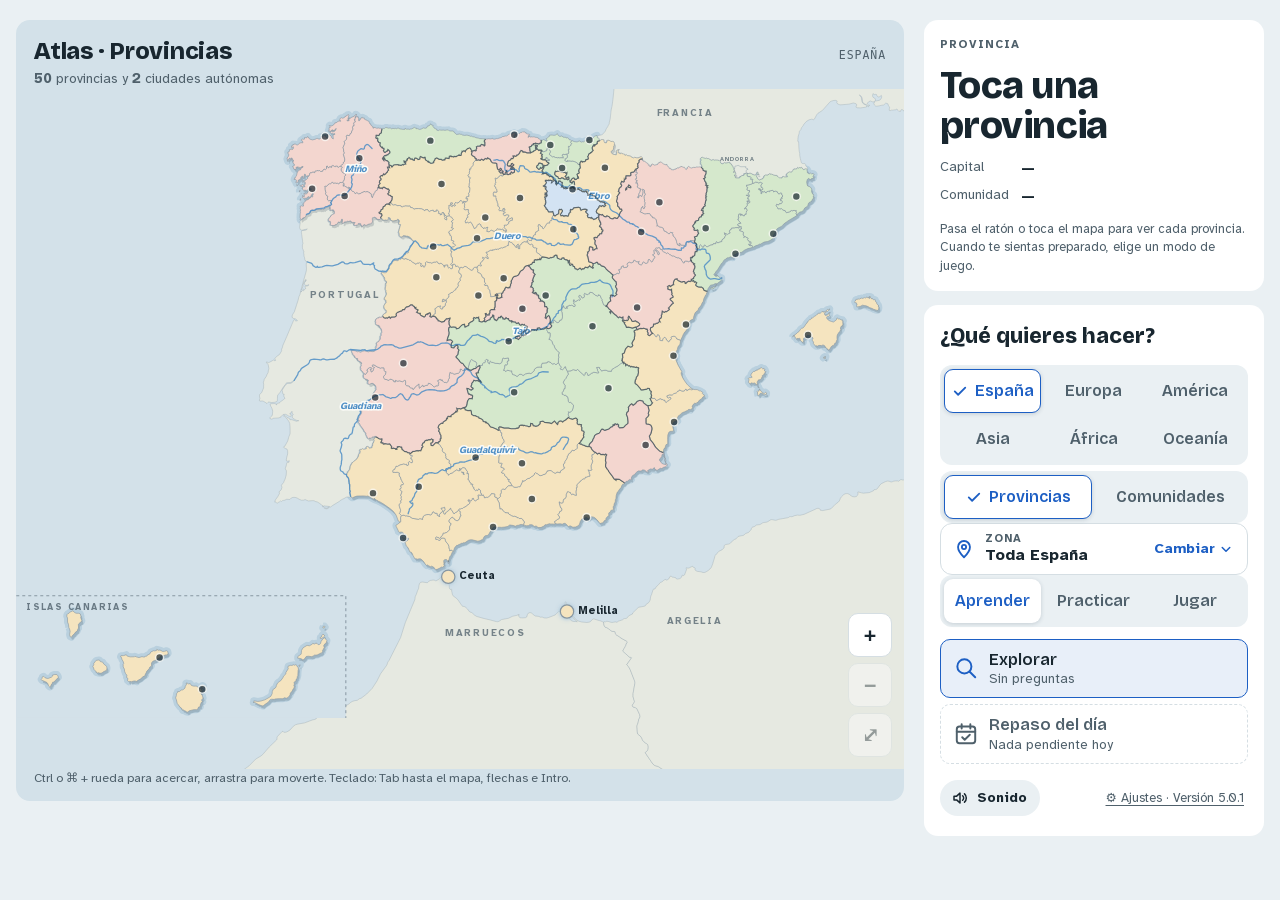
==== commit d6ecc5fe: "5.0.1: textos de comunidades, mapa de Europa bien simplificado y continentes más ligeros - Banderas " ====
--- a/index.html
+++ b/index.html
@@ -17,7 +17,7 @@
 <link rel="apple-touch-icon" sizes="180x180" href="apple-touch-icon.png">
 <meta charset="utf-8">
 <meta name="viewport" content="width=device-width, initial-scale=1, viewport-fit=cover">
-<meta name="app-version" content="5.0">
+<meta name="app-version" content="5.0.1">
 <title>Atlas</title>
 <meta name="author" content="Adela Moreno Vega y Carlos Moreno Otto">
 <meta name="copyright" content="© 2026 Adela Moreno Vega y Carlos Moreno Otto. Todos los derechos reservados.">
@@ -1883,7 +1883,7 @@
     $("#prompt").textContent = "¿Dónde viven los…";
     const g = gents(S.cur); S.gentTxt = g[Math.floor(Math.random() * g.length)];
     $("#target").textContent = S.gentTxt;
-    $("#sub").textContent = "Toca su provincia en el mapa";
+    $("#sub").textContent = tx("Toca su provincia en el mapa", "Toca su país en el mapa");
   } else if (S.mode === "shape") {
     $("#prompt").textContent = tx("¿Qué provincia tiene esta forma?", "¿Qué país tiene esta forma?");
     $("#target").textContent = "¿?";
@@ -1894,6 +1894,7 @@
     buildOptions();
   } else if (S.mode === "flag") {
     $("#prompt").textContent = tx(FCA() ? "¿De qué comunidad es esta bandera?" : "¿De qué provincia es esta bandera?", "¿De qué país es esta bandera?");
+    $("#flagbox p").textContent = $("#prompt").textContent; // debajo de la bandera, la misma pregunta (antes decía siempre «país»)
     $("#target").textContent = "¿?";
     $("#sub").textContent = "";
     $("#flagImg").src = flagSrc(S.cur);
@@ -2404,7 +2405,7 @@
   b.innerHTML = '<svg viewBox="0 0 24 24" aria-hidden="true"><path d="M5 12.5l4.5 4.5L19 7.5"/></svg><span class="zn"></span><span class="zc"></span><span class="sr-only"></span>';
   b.querySelector(".zn").textContent = zoneName(v);
   b.querySelector(".zc").textContent = zoneCount(v);
-  b.querySelector(".sr-only").textContent = EU ? " países" : v === "all" ? " provincias y ciudades" : " provincias";
+  b.querySelector(".sr-only").textContent = EU ? " países" : CA ? " comunidades" : v === "all" ? " provincias y ciudades" : " provincias";
   b.addEventListener("click", () => {
     if (S.region === v) return closeZones();
     if (enCurso()) { // se perdería lo respondido: se pregunta antes
@@ -2813,6 +2814,9 @@
 (function () {
   const VERSION = document.querySelector('meta[name="app-version"]').content;
   const NOVEDADES = [
+    ["5.0.1", ["🛠️ Arreglado: en Banderas de España, debajo de la bandera ya no pregunta por un «país»",
+             "🛠️ Gentilicios en el mapa de comunidades: «Toca su comunidad»",
+             "⚡ Los mapas de los continentes pesan tres veces menos"]],
     ["5.0", ["⚡ Abre más rápido: cada mapa carga solo sus datos",
              "🪶 Banderas más ligeras",
              "🛠️ Por dentro, la app está ordenada en piezas y se prueba sola antes de publicarse"]],
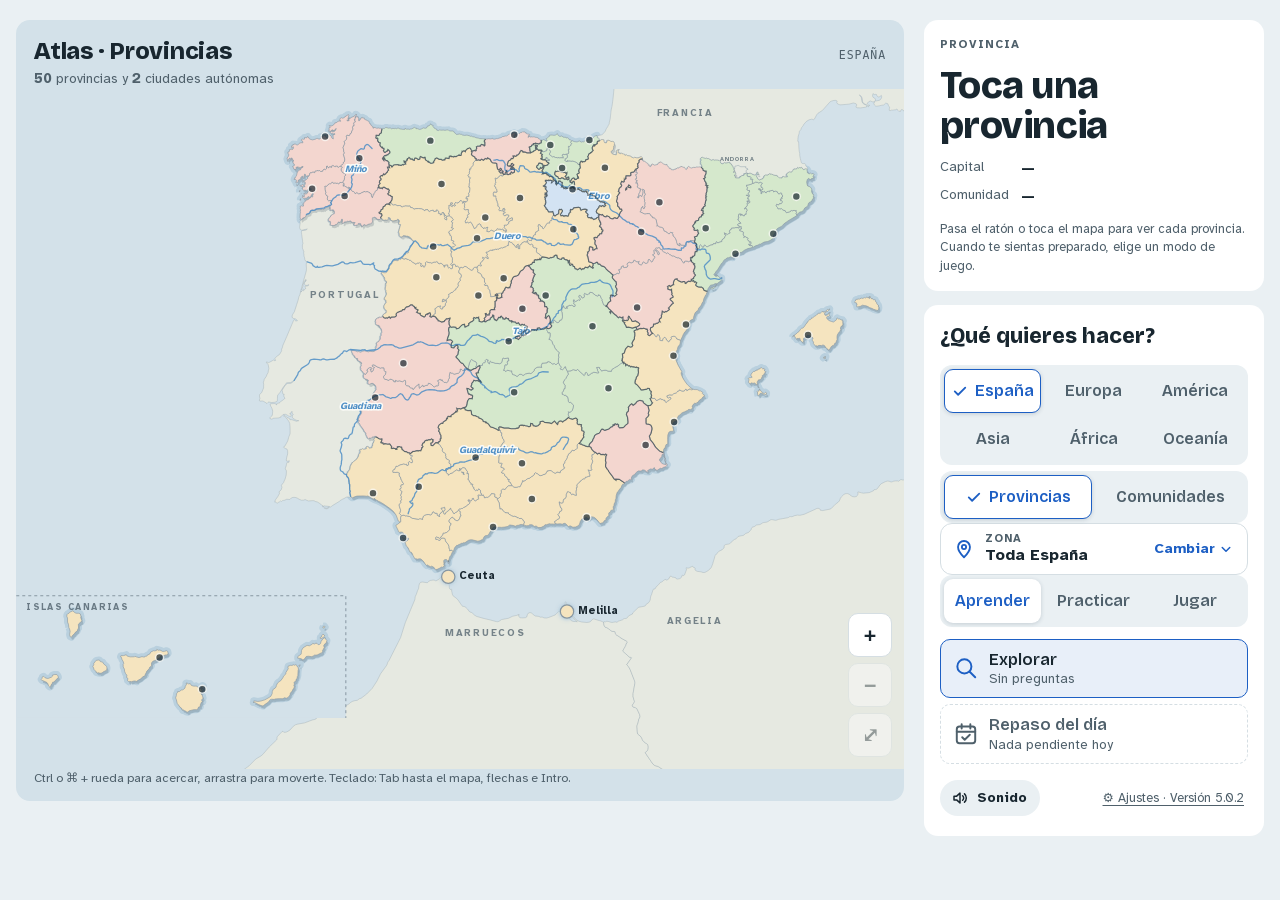
==== commit 7d9846ba: "5.0.2: Duelo en el móvil, opciones a la vista y sin salirse - Al tocar un modo con opciones, la pant" ====
--- a/index.html
+++ b/index.html
@@ -17,7 +17,7 @@
 <link rel="apple-touch-icon" sizes="180x180" href="apple-touch-icon.png">
 <meta charset="utf-8">
 <meta name="viewport" content="width=device-width, initial-scale=1, viewport-fit=cover">
-<meta name="app-version" content="5.0.1">
+<meta name="app-version" content="5.0.2">
 <title>Atlas</title>
 <meta name="author" content="Adela Moreno Vega y Carlos Moreno Otto">
 <meta name="copyright" content="© 2026 Adela Moreno Vega y Carlos Moreno Otto. Todos los derechos reservados.">
@@ -345,7 +345,8 @@
 .turn { position: absolute; top: 12px; right: 12px; padding: 6px 12px; border-radius: 99px; color: #fff; font: 800 .95rem/1.1 var(--f-display);
   background: var(--pc, var(--p1)); max-width: 45%; overflow: hidden; text-overflow: ellipsis; white-space: nowrap; }
 .tally .tile.duel1 { --c: var(--p1); } .tally .tile.duel2 { --c: var(--p2); }
-.duelnames { display: grid; grid-template-columns: 1fr 1fr; gap: 8px; }
+.duelnames { display: grid; grid-template-columns: repeat(2, minmax(0, 1fr)); gap: 8px; }
+.duelnames input { width: 100%; min-width: 0; box-sizing: border-box; }
 .duelnames label { display: flex; flex-direction: column; gap: 4px; font-size: .8rem; color: var(--muted); font-weight: 700; }
 .duelnames input { font: inherit; font-size: 1rem; font-weight: 700; color: var(--ink); background: var(--bg); border: 1.5px solid transparent;
   border-radius: 10px; padding: 9px 10px; min-width: 0; }
@@ -2682,6 +2683,9 @@
   renderTopTabs();
   const b = $('.modes button[data-mode="' + S.mode + '"]');
   $("#optsTitle").textContent = "Opciones · " + (b ? b.querySelector("b").textContent : "");
+  // si acabas de tocar un modo con opciones (Duelo, Capitales…), que se vean: en el móvil salían fuera de la pantalla
+  if (!$("#modeOpts").hidden && document.activeElement && document.activeElement.closest && document.activeElement.closest(".modes"))
+    requestAnimationFrame(() => $("#modeOpts").scrollIntoView({ block: "nearest", behavior: matchMedia("(prefers-reduced-motion: reduce)").matches ? "auto" : "smooth" }));
   renderDue();
 }
 ["#p1n", "#p2n"].forEach((sel, i) => {
@@ -2814,6 +2818,7 @@
 (function () {
   const VERSION = document.querySelector('meta[name="app-version"]').content;
   const NOVEDADES = [
+    ["5.0.2", ["🛠️ Duelo en el móvil: al elegirlo se ven los nombres y el botón para empezar, sin salirse de la pantalla"]],
     ["5.0.1", ["🛠️ Arreglado: en Banderas de España, debajo de la bandera ya no pregunta por un «país»",
              "🛠️ Gentilicios en el mapa de comunidades: «Toca su comunidad»",
              "⚡ Los mapas de los continentes pesan tres veces menos"]],
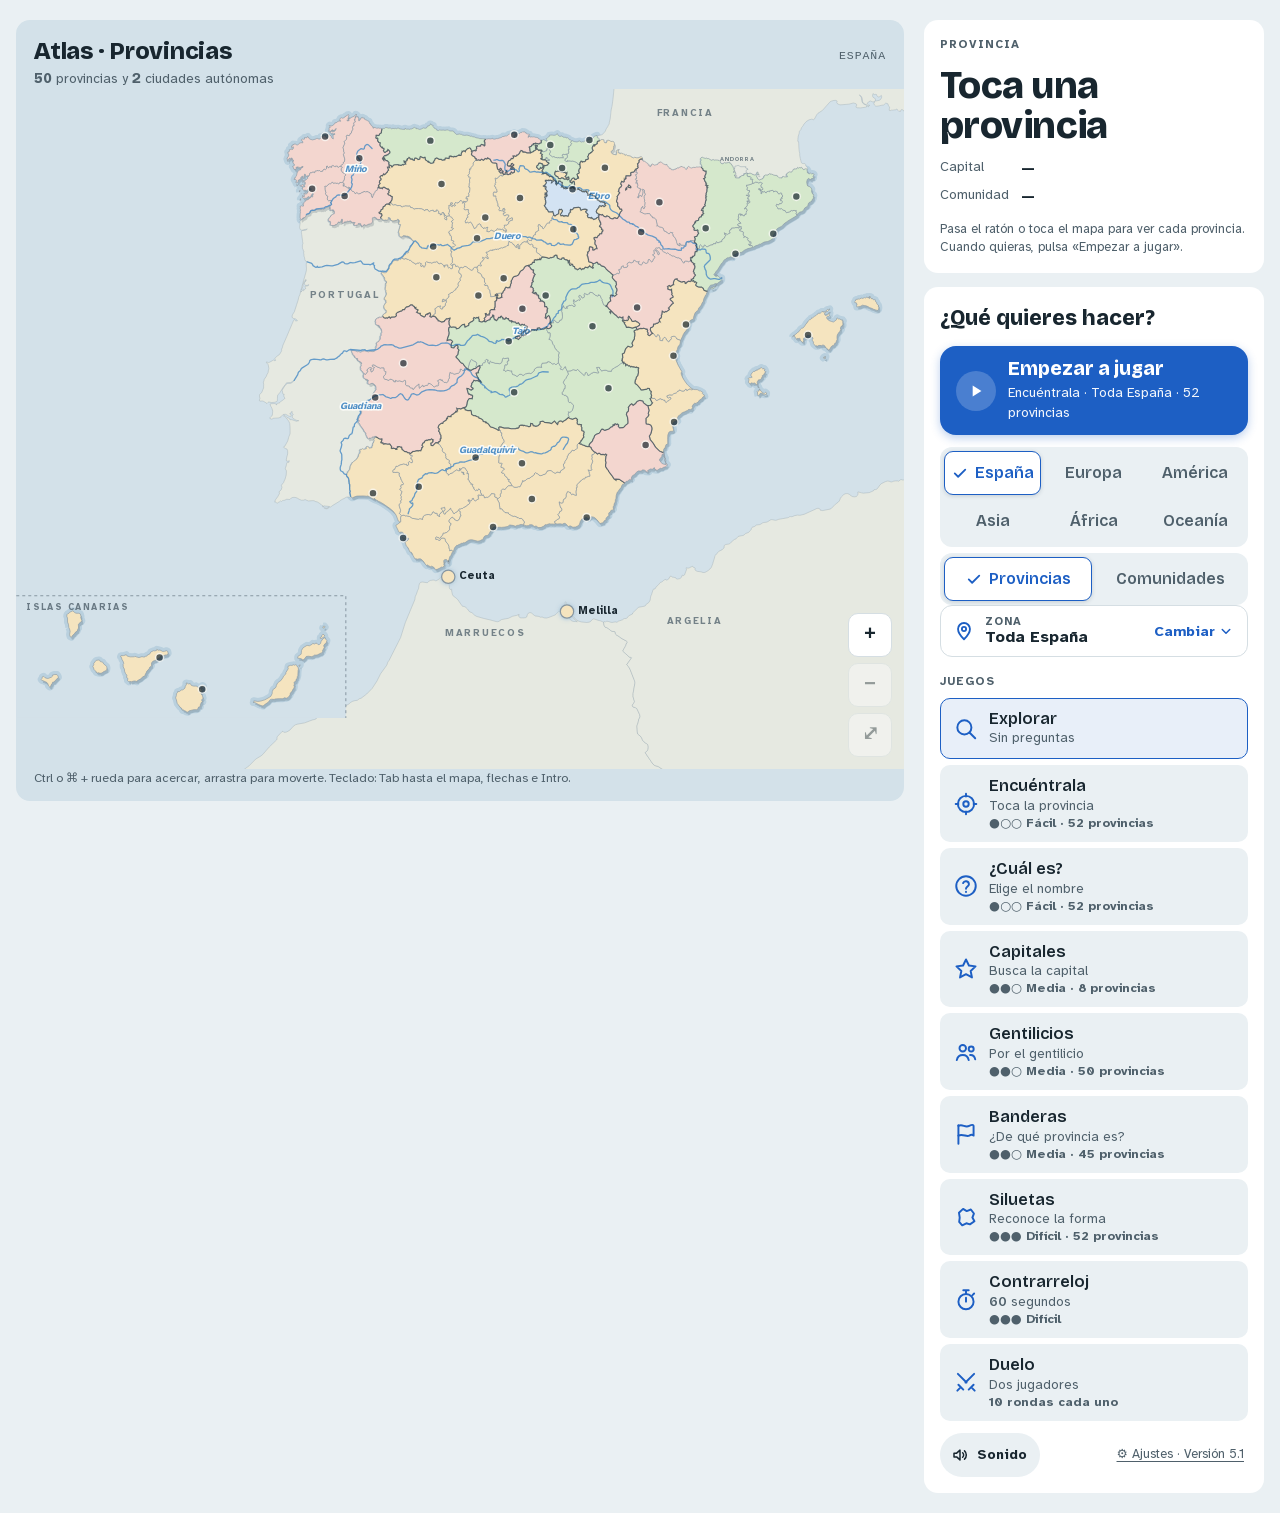
==== commit 0040faf4: "5.1: portada para empezar sin perderse - Botón grande «Empezar a jugar» (último juego usado; la prim" ====
--- a/index.html
+++ b/index.html
@@ -17,7 +17,7 @@
 <link rel="apple-touch-icon" sizes="180x180" href="apple-touch-icon.png">
 <meta charset="utf-8">
 <meta name="viewport" content="width=device-width, initial-scale=1, viewport-fit=cover">
-<meta name="app-version" content="5.0.2">
+<meta name="app-version" content="5.1">
 <title>Atlas</title>
 <meta name="author" content="Adela Moreno Vega y Carlos Moreno Otto">
 <meta name="copyright" content="© 2026 Adela Moreno Vega y Carlos Moreno Otto. Todos los derechos reservados.">
@@ -185,6 +185,7 @@
 .toast::after { content: ""; position: absolute; left: var(--tip, 50%); bottom: -6px; width: 10px; height: 10px; margin-left: -5px; background: inherit;
   border-right: inherit; border-bottom: inherit; transform: rotate(45deg); }
 .toast.top { transform: translate(-50%, 0); } .toast.top::after { display: none; }
+.toast.top { white-space: normal; width: max-content; text-align: center; } /* los avisos largos de arriba pueden ocupar dos líneas */
 .toast.ok { border-color: var(--ok); color: var(--ok); }
 .toast.bad { border-color: var(--bad); color: var(--bad); }
 .toast.warn { border-color: var(--warn); color: color-mix(in srgb, var(--warn) 75%, var(--ink)); }
@@ -204,6 +205,7 @@
   align-items: center; align-content: center; }
 /* Si un grupo tiene un número impar de modos, el último ocupa todo el ancho */
 .modes > button:last-child:nth-child(odd) { grid-column: 1 / -1; }
+.modes button[hidden] { display: none; }
 .modes button span .num { font-weight: inherit; }
 .modes button svg { grid-row: span 2; width: 26px; height: 26px; fill: none; stroke: var(--accent); stroke-width: 1.8; stroke-linecap: round; stroke-linejoin: round; }
 .modes button b, .modes button span { grid-column: 2; }
@@ -231,7 +233,7 @@
 .aj .ajrow .ik-btn { flex: 1; }
 .aj .nov h4 { margin: 10px 0 2px; } .aj .nov ul { margin: 0; padding-left: 20px; }
 .soundbtn { display: inline-flex; align-items: center; gap: 8px; font: 700 .85rem/1 var(--f-body); color: var(--ink); background: var(--bg);
-  border: 1.5px solid transparent; border-radius: 99px; padding: 8px 12px 8px 10px; cursor: pointer; }
+  border: 1.5px solid transparent; border-radius: 99px; padding: 8px 12px 8px 10px; min-height: 44px; cursor: pointer; }
 .soundbtn svg { width: 18px; height: 18px; fill: none; stroke: currentColor; stroke-width: 2; stroke-linecap: round; stroke-linejoin: round; }
 .soundbtn .mute { display: none; }
 .soundbtn[aria-pressed="false"] .mute { display: inline; } .soundbtn[aria-pressed="false"] .wave { display: none; }
@@ -253,9 +255,9 @@
   font: 600 1rem/1 var(--f-display); transition: background-color .15s ease, color .15s ease; }
 .seg button[aria-selected="true"] { background: var(--panel); color: var(--accent); box-shadow: 0 1px 4px var(--shadow); }
 .seg button:hover:not([aria-selected="true"]) { color: var(--ink); }
-.grp .modes { grid-template-columns: minmax(0, 1fr); }
-.grp .modes button { min-height: 58px; padding: 10px 12px; }
-.grp .modes button b { font-size: 1.02rem; } .grp .modes button span { font-size: 0.84rem; }
+.modes.lista { grid-template-columns: minmax(0, 1fr); }
+.modes.lista button { min-height: 58px; padding: 10px 12px; }
+.modes.lista button b { font-size: 1.02rem; } .modes.lista button span { font-size: 0.84rem; }
 .minimap { display: none; }
 .resume { display: flex; align-items: center; gap: 12px; width: 100%; min-height: 64px; padding: 10px 14px; border-radius: 14px; cursor: pointer; text-align: left;
   border: 0; background: var(--accent); color: var(--accent-ink); font: inherit; box-shadow: 0 3px 10px color-mix(in srgb, var(--accent) 30%, transparent); }
@@ -493,9 +495,8 @@
   #setcard .sheet-head small { display: block; font-family: var(--f-body); font-weight: 400; font-size: 0.82rem; color: var(--muted); letter-spacing: 0; }
   #setcard .zonebtn, #setcard .seg { flex: none; }
   #setcard .seg { background: var(--rule); }
-  #setcard .grp .modes button { background: var(--panel); }
-  .homebar { position: sticky; top: calc(-12px - env(safe-area-inset-top, 0px)); z-index: 2; display: flex; flex-direction: column; gap: 10px;
-    margin: 0 -16px; padding: 8px 16px; background: var(--bg); }
+  #setcard .modes.lista button { background: var(--panel); }
+  .homebar { display: flex; flex-direction: column; gap: 10px; }
   .app { grid-template-rows: auto auto minmax(0, 1fr) auto; }
   .topbar { display: flex; grid-row: 1; grid-column: 1; gap: 6px; align-items: stretch; }
   #qcard, #infocard { grid-row: 2; } .app > .mapwrap { grid-row: 3; } #statcard { grid-row: 4; }
@@ -504,15 +505,14 @@
   .tb-zone b { overflow: hidden; text-overflow: ellipsis; white-space: nowrap; min-width: 0; }
   .tb-zone svg { flex: none; fill: none; stroke: currentColor; stroke-width: 2; stroke-linecap: round; stroke-linejoin: round; }
   .tb-zone .zb-pin { width: 18px; height: 18px; color: var(--accent); } .tb-zone .tb-chev { width: 16px; height: 16px; color: var(--accent); }
-  .tb-zone { flex: 0 1 auto; max-width: 60%; }
-  .tb-mode { flex: 1 3 auto; min-width: 0; align-self: center; text-align: center; font: 600 0.9rem/1.1 var(--f-display); color: var(--muted);
-    overflow: hidden; text-overflow: ellipsis; white-space: nowrap; }
+  .tb-zone { flex: 0 1 auto; min-width: 0; max-width: none; }
+  .tb-mode { flex: 1 0 auto; align-self: center; text-align: center; font: 600 0.88rem/1.1 var(--f-display); color: var(--ink); white-space: nowrap; }
   .tb-restart { display: grid; place-items: center; flex: none; width: 44px; min-height: 44px; border-radius: 12px; cursor: pointer;
     border: 1.5px solid var(--rule); background: var(--panel); color: var(--ink); }
   .tb-restart svg { width: 20px; height: 20px; fill: none; stroke: currentColor; stroke-width: 2; stroke-linecap: round; stroke-linejoin: round; }
   .tb-restart:focus-visible { outline: 2.5px solid var(--accent); outline-offset: 2px; }
   .tb-home { flex: none; display: flex; align-items: center; gap: 6px; min-height: 44px; padding: 0 12px; border-radius: 12px; cursor: pointer;
-    border: 0; background: var(--accent); color: var(--accent-ink); font: 700 0.9rem/1 var(--f-body); }
+    border: 1.5px solid var(--rule); background: var(--panel); color: var(--ink); font: 700 0.9rem/1 var(--f-body); }
   .tb-home svg { width: 18px; height: 18px; fill: none; stroke: currentColor; stroke-width: 2; stroke-linecap: round; stroke-linejoin: round; }
   .tb-zone:focus-visible, .tb-home:focus-visible { outline: 2.5px solid var(--accent); outline-offset: 2px; }
   /* 3.5 · Un solo camino al inicio (la barra de arriba): fuera «Menú», el botón sobre el mapa y la ✕ */
@@ -555,6 +555,32 @@
 body.tablet .zoomctl button { width: 46px; height: 46px; }
 body.tablet .keyhelp .kh-mouse { display: none; } body.tablet .keyhelp .kh-touch { display: inline; }
 @media (prefers-reduced-motion: reduce) { * { animation: none !important; transition: none !important; } }
+
+/* ---------- 5.1 · Portada: botón grande para empezar, una sola lista de juegos y mapa que se puede tocar ---------- */
+.startbtn { display: flex; align-items: center; gap: 12px; width: 100%; min-height: 68px; padding: 12px 16px; border-radius: 16px; cursor: pointer; text-align: left;
+  border: 0; background: var(--accent); color: var(--accent-ink); font: inherit; box-shadow: 0 3px 10px color-mix(in srgb, var(--accent) 30%, transparent); flex: none; }
+.startbtn[hidden] { display: none; }
+.startbtn > svg { flex: none; width: 40px; height: 40px; padding: 10px; box-sizing: border-box; border-radius: 99px; fill: currentColor; background: color-mix(in srgb, var(--accent-ink) 20%, transparent); }
+.sb-txt { display: flex; flex-direction: column; gap: 3px; min-width: 0; }
+.sb-txt b { font: 700 1.2rem/1.15 var(--f-display); }
+.sb-txt > span { font-size: 0.86rem; opacity: .95; }
+.startbtn:focus-visible { outline: 2.5px solid var(--ink); outline-offset: 2px; }
+.modes button .dif { grid-column: 2; font-style: normal; font-size: 0.78rem; font-weight: 700; color: var(--muted); }
+.modes.lista button svg { grid-row: span 3; }
+#juegosTit { margin-top: 4px; }
+button.minimap { border: 0; padding: 0; width: 100%; cursor: pointer; font: inherit; color: var(--ink); }
+button.minimap:focus-visible { outline: 2.5px solid var(--accent); outline-offset: 2px; }
+.mm-chip { position: absolute; left: 10px; bottom: 10px; display: inline-flex; align-items: center; gap: 6px; padding: 6px 10px; border-radius: 99px;
+  background: var(--panel); color: var(--ink); font: 700 0.82rem/1 var(--f-body); box-shadow: 0 1px 4px var(--shadow); }
+.minimap .mm-chip svg { position: static; width: 16px; height: 16px; fill: none; stroke: var(--accent); stroke-width: 2.2; stroke-linecap: round; }
+.howto { margin: 6px 0 0; padding: 8px 10px; border-radius: 10px; background: var(--bg); color: var(--ink); font-size: 0.88rem; line-height: 1.35; }
+.howto[hidden] { display: none; }
+.duelreglas { grid-column: 1 / -1; margin: 0; font-size: 0.84rem; color: var(--ink); line-height: 1.35; }
+.cuenta { position: absolute; inset: 0; z-index: 6; display: flex; flex-direction: column; align-items: center; justify-content: center; gap: 4px;
+  background: color-mix(in srgb, var(--bg) 70%, transparent); pointer-events: none; }
+.cuenta[hidden] { display: none; }
+.cuenta b { font: 800 5.5rem/1 var(--f-display); color: var(--ink); }
+.cuenta span { font: 700 1.1rem/1 var(--f-body); color: var(--ink); }
 </style>
 <style>
 /* ===== Kit común: ayuda para instalar y aviso amarillo ===== */
@@ -587,7 +613,7 @@
 .ik-banner img{width:36px;height:36px;border-radius:9px;flex:none}
 .ik-banner div{flex:1;min-width:0}
 .ik-banner b{display:block;font-size:15px}
-.ik-banner .ik-btn{background:#2b2100;color:#ffe066;min-height:40px;padding:8px 12px;font-size:14px}
+.ik-banner .ik-btn{background:#2b2100;color:#ffe066;min-height:44px;padding:8px 12px;font-size:14px}
 .ik-bx{flex:none;width:44px;height:44px;border:0;background:none;color:#5c4a00;font-size:22px;cursor:pointer}
 @media (prefers-color-scheme:dark){.ik-sheet{background:#1c2430;color:#e8edf3}.ik-muted{color:#a9b4c2}.ik-nota{background:#26313f}.ik-steps li{border-color:#2d3846}.ik-x{background:#2a3442;color:#e8edf3}.ik-ghost{background:#26313f;color:#9cc0ff}.ik-kbd{border-color:#4a5666}}
 @media (prefers-reduced-motion:no-preference){.ik-sheet{animation:ik-up .22s ease-out}@keyframes ik-up{from{transform:translateY(30px);opacity:0}}}
@@ -772,6 +798,7 @@
       <svg id="map" viewBox="0 0 960 600" tabindex="0" role="application" aria-roledescription="mapa"
         aria-label="Mapa de provincias. Flechas para moverte entre provincias, Intro para elegir, más y menos para acercar o alejar."></svg>
       <div class="toasts" id="toasts" aria-hidden="true"></div>
+      <div class="cuenta" id="cuenta" hidden><b id="cuentaN">3</b><span>Prepárate…</span></div>
       <div class="shapebox flagbox" id="flagbox" hidden>
         <img id="flagImg" src="data:," alt="">
         <p>¿De qué país es esta bandera?</p>
@@ -806,6 +833,10 @@
           <svg viewBox="0 0 24 24" aria-hidden="true"><path d="M6 6l12 12M18 6L6 18"/></svg>
         </button>
       </div>
+      <button type="button" class="startbtn" id="startBtn">
+        <svg viewBox="0 0 24 24" aria-hidden="true"><path d="M8 5.5v13l10.5-6.5z"/></svg>
+        <span class="sb-txt"><b>Empezar a jugar</b><span id="startTxt"></span></span>
+      </button>
       <div class="homebar">
       <div class="mapseg" role="group" aria-label="Mapa">
         <button type="button" data-mapa="es" aria-pressed="true"><svg viewBox="0 0 24 24" aria-hidden="true"><path d="M5 12.5l4.5 4.5L19 7.5"/></svg>España</button>
@@ -824,39 +855,25 @@
         <span class="zb-txt"><small>Zona</small><b id="zoneName">Toda España</b></span>
         <span class="zb-go">Cambiar<svg viewBox="0 0 24 24" aria-hidden="true"><path d="M7 10l5 5 5-5"/></svg></span>
       </button>
-      <div class="seg" role="tablist" aria-label="¿Qué quieres hacer?">
-        <button type="button" role="tab" id="tab-aprender" data-tab="aprender" aria-controls="grp-aprender" aria-selected="false" tabindex="-1">Aprender</button>
-        <button type="button" role="tab" id="tab-practicar" data-tab="practicar" aria-controls="grp-practicar" aria-selected="true">Practicar</button>
-        <button type="button" role="tab" id="tab-jugar" data-tab="jugar" aria-controls="grp-jugar" aria-selected="false" tabindex="-1">Jugar</button>
-      </div>
       </div>
       <button type="button" class="resume" id="resumeCard" hidden>
         <span class="rs-ic"><svg viewBox="0 0 24 24" aria-hidden="true"><path d="M8 5.5v13l10.5-6.5z"/></svg></span>
         <span class="rs-txt"><b>Seguir con tu partida</b><span id="resumeTxt"></span><i class="rs-bar"><i id="resumeBar"></i></i></span>
       </button>
       <button type="button" class="linkbtn" id="restartLink" hidden>Empezar de nuevo</button>
-      <div class="minimap" id="miniMap" aria-hidden="true"></div>
-      <div class="grp" id="grp-aprender" role="tabpanel" aria-labelledby="tab-aprender" hidden>
-      <div class="modes" role="group" aria-label="Aprender">
+      <button type="button" class="minimap" id="miniMap"></button>
+      <p class="eyebrow" id="juegosTit">Juegos</p>
+      <div class="modes lista" role="group" aria-labelledby="juegosTit">
         <button id="m-explore" data-mode="explore" aria-pressed="false"><svg viewBox="0 0 24 24" aria-hidden="true"><circle cx="10.5" cy="10.5" r="6.5"/><path d="M15.2 15.2L20.5 20.5"/></svg><b>Explorar</b><span>Sin preguntas</span></button>
         <button id="m-due" class="duecard" disabled><svg viewBox="0 0 24 24" aria-hidden="true"><rect x="3.5" y="5" width="17" height="15.5" rx="2.5"/><path d="M3.5 10h17M8 3v4M16 3v4M8.5 15l2.3 2.3 4.7-4.6"/></svg><b>Repaso del día</b><span id="dueTxt">Nada pendiente hoy</span></button>
-      </div>
-      </div>
-      <div class="grp" id="grp-practicar" role="tabpanel" aria-labelledby="tab-practicar">
-      <div class="modes" role="group" aria-label="Practicar">
-        <button id="m-find" data-mode="find" aria-pressed="true"><svg viewBox="0 0 24 24" aria-hidden="true"><circle cx="12" cy="12" r="7.5"/><circle cx="12" cy="12" r="2.5"/><path d="M12 2.5v2.5M12 19v2.5M2.5 12H5M19 12h2.5"/></svg><b>Encuéntrala</b><span>Toca la provincia</span></button>
-        <button id="m-name" data-mode="name" aria-pressed="false"><svg viewBox="0 0 24 24" aria-hidden="true"><circle cx="12" cy="12" r="9"/><path d="M9.3 9.3a2.8 2.8 0 0 1 5.4 1c0 1.9-2.7 2.3-2.7 4.2"/><path d="M12 17.3v.2"/></svg><b>¿Cuál es?</b><span>Elige el nombre</span></button>
-        <button id="m-cap" data-mode="cap" aria-pressed="false"><svg viewBox="0 0 24 24" aria-hidden="true"><path d="M12 3.2l2.7 5.6 6.1.8-4.5 4.2 1.2 6-5.5-3-5.5 3 1.2-6-4.5-4.2 6.1-.8z"/></svg><b>Capitales</b><span>Busca la capital</span></button>
-        <button id="m-gent" data-mode="gent" aria-pressed="false"><svg viewBox="0 0 24 24" aria-hidden="true"><circle cx="9" cy="8.5" r="3"/><path d="M3.5 19.5c.6-3 2.7-4.8 5.5-4.8s4.9 1.8 5.5 4.8"/><circle cx="16.8" cy="9.3" r="2.3"/><path d="M15.8 14.8c2.4-.2 4.2 1.3 4.7 4"/></svg><b>Gentilicios</b><span>Por el gentilicio</span></button>
-        <button id="m-shape" data-mode="shape" aria-pressed="false"><svg viewBox="0 0 24 24" aria-hidden="true"><path d="M5.5 8l3.8-3.5 3.4 2 3.8-1.4 2.8 3.7-1.4 3.7 1.9 3.4-4.2 2.9-3.3-1-3.8 1.9-2.8-3.3.5-3.8z"/></svg><b>Siluetas</b><span>Reconoce la forma</span></button>
-        <button id="m-flag" data-mode="flag" aria-pressed="false" hidden><svg viewBox="0 0 24 24" aria-hidden="true"><path d="M5 21V4"/><path d="M5 4.5c4-2 6 2 10 0s4 0 4 0v9s-1.5-1.5-4 0-6-2-10 0"/></svg><b>Banderas</b><span>¿De qué país es?</span></button>
-      </div>
-      </div>
-      <div class="grp" id="grp-jugar" role="tabpanel" aria-labelledby="tab-jugar" hidden>
-      <div class="modes" role="group" aria-label="Jugar">
-        <button id="m-time" data-mode="time" aria-pressed="false"><svg viewBox="0 0 24 24" aria-hidden="true"><circle cx="12" cy="13.5" r="7"/><path d="M12 13.5V10M9.5 3h5M12 3v3.5M18 7.5l1.5-1.5"/></svg><b>Contrarreloj</b><span><span class="num">60</span> segundos</span></button>
-        <button id="m-duel" data-mode="duel" aria-pressed="false"><svg viewBox="0 0 24 24" aria-hidden="true"><path d="M4.5 4.5l8 8M19.5 4.5l-8 8"/><path d="M7 17l-3 3M17 17l3 3M5 14.5l4.5 4.5M19 14.5L14.5 19"/></svg><b>Duelo</b><span>Dos jugadores</span></button>
-      </div>
+        <button id="m-find" data-mode="find" aria-pressed="true"><svg viewBox="0 0 24 24" aria-hidden="true"><circle cx="12" cy="12" r="7.5"/><circle cx="12" cy="12" r="2.5"/><path d="M12 2.5v2.5M12 19v2.5M2.5 12H5M19 12h2.5"/></svg><b>Encuéntrala</b><span>Toca la provincia</span><i class="dif">●○○ Fácil</i></button>
+        <button id="m-name" data-mode="name" aria-pressed="false"><svg viewBox="0 0 24 24" aria-hidden="true"><circle cx="12" cy="12" r="9"/><path d="M9.3 9.3a2.8 2.8 0 0 1 5.4 1c0 1.9-2.7 2.3-2.7 4.2"/><path d="M12 17.3v.2"/></svg><b>¿Cuál es?</b><span>Elige el nombre</span><i class="dif">●○○ Fácil</i></button>
+        <button id="m-cap" data-mode="cap" aria-pressed="false"><svg viewBox="0 0 24 24" aria-hidden="true"><path d="M12 3.2l2.7 5.6 6.1.8-4.5 4.2 1.2 6-5.5-3-5.5 3 1.2-6-4.5-4.2 6.1-.8z"/></svg><b>Capitales</b><span>Busca la capital</span><i class="dif">●●○ Media</i></button>
+        <button id="m-gent" data-mode="gent" aria-pressed="false"><svg viewBox="0 0 24 24" aria-hidden="true"><circle cx="9" cy="8.5" r="3"/><path d="M3.5 19.5c.6-3 2.7-4.8 5.5-4.8s4.9 1.8 5.5 4.8"/><circle cx="16.8" cy="9.3" r="2.3"/><path d="M15.8 14.8c2.4-.2 4.2 1.3 4.7 4"/></svg><b>Gentilicios</b><span>Por el gentilicio</span><i class="dif">●●○ Media</i></button>
+        <button id="m-flag" data-mode="flag" aria-pressed="false" hidden><svg viewBox="0 0 24 24" aria-hidden="true"><path d="M5 21V4"/><path d="M5 4.5c4-2 6 2 10 0s4 0 4 0v9s-1.5-1.5-4 0-6-2-10 0"/></svg><b>Banderas</b><span>¿De qué país es?</span><i class="dif">●●○ Media</i></button>
+        <button id="m-shape" data-mode="shape" aria-pressed="false"><svg viewBox="0 0 24 24" aria-hidden="true"><path d="M5.5 8l3.8-3.5 3.4 2 3.8-1.4 2.8 3.7-1.4 3.7 1.9 3.4-4.2 2.9-3.3-1-3.8 1.9-2.8-3.3.5-3.8z"/></svg><b>Siluetas</b><span>Reconoce la forma</span><i class="dif">●●● Difícil</i></button>
+        <button id="m-time" data-mode="time" aria-pressed="false"><svg viewBox="0 0 24 24" aria-hidden="true"><circle cx="12" cy="13.5" r="7"/><path d="M12 13.5V10M9.5 3h5M12 3v3.5M18 7.5l1.5-1.5"/></svg><b>Contrarreloj</b><span><span class="num">60</span> segundos</span><i class="dif">●●● Difícil</i></button>
+        <button id="m-duel" data-mode="duel" aria-pressed="false"><svg viewBox="0 0 24 24" aria-hidden="true"><path d="M4.5 4.5l8 8M19.5 4.5l-8 8"/><path d="M7 17l-3 3M17 17l3 3M5 14.5l4.5 4.5M19 14.5L14.5 19"/></svg><b>Duelo</b><span>Dos jugadores</span><i class="dif"></i></button>
       </div>
       <div class="modeopts" id="modeOpts">
         <p class="eyebrow" id="optsTitle">Opciones</p>
@@ -866,6 +883,7 @@
         <div class="duelnames" id="duelRow" hidden>
           <label for="p1n">Jugador 1<input id="p1n" maxlength="14" autocomplete="off" placeholder="Jugador 1"></label>
           <label for="p2n">Jugador 2<input id="p2n" maxlength="14" autocomplete="off" placeholder="Jugador 2"></label>
+          <p class="duelreglas" id="duelReglas">Por turnos: cada uno busca la suya en el mapa y pasa el móvil al otro. Gana quien acierte más.</p>
           <button type="button" class="btn primary mobile-only" id="duelGo">Empezar duelo</button>
         </div>
         <label class="check" id="flagCaRow" for="flagCa" hidden>
@@ -897,6 +915,7 @@
       <p class="prompt" id="prompt">Encuentra en el mapa</p>
       <p class="target-name" id="target">…</p>
       <p class="subname" id="sub"></p>
+      <p class="howto" id="howto" hidden><b>Cómo se juega:</b> <span id="howtoTxt"></span></p>
       <div class="options" id="options" hidden></div>
       <p class="feedback" id="feedback" aria-live="polite"></p>
       <div class="row">
@@ -914,7 +933,7 @@
         <dt>Capital</dt><dd id="i-cap">—</dd>
         <dt id="i-ccaa-l">Comunidad</dt><dd id="i-ccaa">—</dd>
       </dl>
-      <p class="note">Pasa el ratón o toca el mapa para ver cada provincia. Cuando te sientas preparado, elige un modo de juego.</p>
+      <p class="note">Pasa el ratón o toca el mapa para ver cada provincia. Cuando quieras, pulsa «Empezar a jugar».</p>
     </div>
 
     <div class="card end" id="endcard" hidden role="dialog" aria-labelledby="e-title">
@@ -959,19 +978,7 @@
       <svg viewBox="0 0 24 24" aria-hidden="true"><path d="M6 6l12 12M18 6L6 18"/></svg>
     </button>
   </div>
-  <div class="mapseg" role="group" aria-label="Mapa (en la ventana de zonas)">
-        <button type="button" data-mapa="es" aria-pressed="true"><svg viewBox="0 0 24 24" aria-hidden="true"><path d="M5 12.5l4.5 4.5L19 7.5"/></svg>España</button>
-        <button type="button" data-mapa="eu" aria-pressed="false"><svg viewBox="0 0 24 24" aria-hidden="true"><path d="M5 12.5l4.5 4.5L19 7.5"/></svg>Europa</button>
-        <button type="button" data-mapa="am" aria-pressed="false"><svg viewBox="0 0 24 24" aria-hidden="true"><path d="M5 12.5l4.5 4.5L19 7.5"/></svg>América</button>
-        <button type="button" data-mapa="as" aria-pressed="false"><svg viewBox="0 0 24 24" aria-hidden="true"><path d="M5 12.5l4.5 4.5L19 7.5"/></svg>Asia</button>
-        <button type="button" data-mapa="af" aria-pressed="false"><svg viewBox="0 0 24 24" aria-hidden="true"><path d="M5 12.5l4.5 4.5L19 7.5"/></svg>África</button>
-        <button type="button" data-mapa="oc" aria-pressed="false"><svg viewBox="0 0 24 24" aria-hidden="true"><path d="M5 12.5l4.5 4.5L19 7.5"/></svg>Oceanía</button>
-      </div>
-      <div class="mapseg mapsub" role="group" aria-label="España por provincias o por comunidades" hidden>
-        <button type="button" data-sub="es" aria-pressed="false"><svg viewBox="0 0 24 24" aria-hidden="true"><path d="M5 12.5l4.5 4.5L19 7.5"/></svg>Provincias</button>
-        <button type="button" data-sub="ca" aria-pressed="false"><svg viewBox="0 0 24 24" aria-hidden="true"><path d="M5 12.5l4.5 4.5L19 7.5"/></svg>Comunidades</button>
-      </div>
-      <p class="zs-note">Vale para todos los modos y se recuerda para la próxima vez. El número es cuántas provincias tiene.</p>
+      <p class="zs-note">Vale para todos los juegos y se recuerda para la próxima vez. El número es cuántas provincias tiene.</p>
       <label class="check zs-peq" for="sinPeq" hidden>
         <input type="checkbox" id="sinPeq">
         <span>Sin países pequeños<small id="sinPeqTxt"></small></span>
@@ -1781,7 +1788,7 @@
 }
 function renderDue() {
   const n = dueIds().length, nombre = $("#m-" + ultimaPractica).querySelector("b").textContent;
-  $("#m-due").disabled = !n;
+  $("#m-due").disabled = !n; $("#m-due").hidden = !n; // 5.1 · solo se ve cuando hay algo que repasar
   $("#dueTxt").innerHTML = n ? numify(n + (n === 1 ? " pendiente" : " pendientes") + " · " + nombre) : "Nada pendiente hoy";
 }
 // 4.3.2 · ¿Hay algo que una actualización no debe cortar? Una partida empezada o sus resultados en pantalla
@@ -1790,39 +1797,46 @@
   (S.cur ? (S.hits + S.errors) > 0 : Object.keys(S.results || {}).length > 0);
 const pending = [];
 function later(fn, ms) { pending.push(setTimeout(fn, ms)); }
+// 5.1 · Las preguntas de un juego en la zona elegida (también sirve para decir cuántas son antes de empezar)
+function preguntasDe(modo, onlyIds) {
+  let pool = poolFor(S.region), base = (onlyIds || pool).slice(), capAviso = false, gentAviso = false, shapeAviso = false;
+  if (modo === "gent") { // Las dos provincias de Canarias no tienen gentilicio propio: esa zona se juega con toda España
+    const conG = id => (CA ? GENT_CA : GENT)[id], g = base.filter(conG);
+    if (g.length) base = g; else { base = ALL.filter(conG); pool = base.slice(); gentAviso = true; }
+  }
+  if (modo === "shape" && NO_SHAPE.length) { // islas diminutas: sin silueta; si la zona solo tiene de esas, se juega con todo el mapa
+    const b2 = base.filter(id => !NO_SHAPE.includes(id));
+    if (b2.length) base = b2; else if (!onlyIds) { base = ALL.filter(id => !NO_SHAPE.includes(id)); pool = base.slice(); shapeAviso = true; }
+  }
+  if (modo === "duel") { // 10 rondas por jugador como mucho, alternando turnos
+    const rondas = Math.max(1, Math.min(10, Math.floor(base.length / 2)));
+    base = shuffle(base).slice(0, rondas * 2);
+    if (base.length < rondas * 2) base = base.concat(shuffle(ALL.filter(id => pool.includes(id))).slice(0, rondas * 2 - base.length));
+  }
+  if (modo === "flag" && !EU) {
+    if (CA) {} else if (flagCa()) { // una provincia por comunidad (la que haga de comunidad en la pregunta)
+      const vistas = {}; base = shuffle(base).filter(id => !vistas[P[id][3]] && (vistas[P[id][3]] = true));
+    } else { const b2 = base.filter(id => !SIN_BANDERA.includes(id) && !NO_SE_PREGUNTA.includes(id)); if (b2.length) base = b2; }
+  }
+  if (modo === "cap" && M.sinCap) { const b2 = base.filter(id => !M.sinCap.includes(id)); if (b2.length) base = b2; } // capitales en disputa: no se preguntan
+  if (modo === "cap" && capOnly() && !onlyIds) {
+    const distintas = base.filter(id => M.capIgual ? !M.capIgual.includes(id) : !P[id][2].startsWith(P[id][0]));
+    if (distintas.length) base = distintas; else capAviso = true;
+  }
+  return { pool, base, capAviso, gentAviso, shapeAviso };
+}
 function newGame(onlyIds) {
   if (window.atlasActualizarSiToca && window.atlasActualizarSiToca()) return; // versión nueva esperando: se estrena ya, antes de empezar
   clearInterval(S.timer);
   pending.splice(0).forEach(clearTimeout); // lo que quedara de la partida anterior (pasar de pregunta, mensajes)
   $("#toasts").innerHTML = "";
   clearMarks();
-  S.pool = poolFor(S.region);
-  let base = (onlyIds || S.pool).slice(), capAviso = false, gentAviso = false, shapeAviso = false;
-  if (S.mode === "gent") { // Las dos provincias de Canarias no tienen gentilicio propio: esa zona se juega con toda España
-    const conG = id => (CA ? GENT_CA : GENT)[id], g = base.filter(conG);
-    if (g.length) base = g; else { base = ALL.filter(conG); S.pool = base.slice(); gentAviso = true; }
-  }
-  if (S.mode === "shape" && NO_SHAPE.length) { // islas diminutas: sin silueta; si la zona solo tiene de esas, se juega con todo el mapa
-    const b2 = base.filter(id => !NO_SHAPE.includes(id));
-    if (b2.length) base = b2; else if (!onlyIds) { base = ALL.filter(id => !NO_SHAPE.includes(id)); S.pool = base.slice(); shapeAviso = true; }
-  }
-  if (S.mode === "duel") { // 10 rondas por jugador como mucho, alternando turnos
-    S.rounds = Math.max(1, Math.min(10, Math.floor(base.length / 2)));
-    base = shuffle(base).slice(0, S.rounds * 2);
-    if (base.length < S.rounds * 2) base = base.concat(shuffle(ALL.filter(id => S.pool.includes(id))).slice(0, S.rounds * 2 - base.length));
-  }
-  if (S.mode === "flag" && !EU) {
-    if (CA) {} else if (flagCa()) { // una provincia por comunidad (la que haga de comunidad en la pregunta)
-      const vistas = {}; base = shuffle(base).filter(id => !vistas[P[id][3]] && (vistas[P[id][3]] = true));
-    } else { const b2 = base.filter(id => !SIN_BANDERA.includes(id) && !NO_SE_PREGUNTA.includes(id)); if (b2.length) base = b2; }
-  }
-  if (S.mode === "cap" && M.sinCap) { const b2 = base.filter(id => !M.sinCap.includes(id)); if (b2.length) base = b2; } // capitales en disputa: no se preguntan
-  if (S.mode === "cap" && capOnly() && !onlyIds) {
-    const distintas = base.filter(id => M.capIgual ? !M.capIgual.includes(id) : !P[id][2].startsWith(P[id][0]));
-    if (distintas.length) base = distintas; else capAviso = true;
-  }
+  const q = preguntasDe(S.mode, onlyIds);
+  S.pool = q.pool; let base = q.base;
+  const { capAviso, gentAviso, shapeAviso } = q;
   S.queue = shuffle(base);
-  S.total = S.queue.length;
+  S.total = S.n0 = S.queue.length;
+  if (S.mode === "duel") S.rounds = Math.max(1, Math.round(S.total / 2));
   S.pts = [0, 0]; S.turn = 0; S.qn = 0;
   provAll.classed("p1 p2", false); $("#shapebox").hidden = true; $("#flagbox").hidden = true;
   S.results = {}; S.requeued = {}; S.errors = 0; S.hits = 0; S.score = 0; S.streak = 0; S.best = 0; S.cur = null; S.review = !!onlyIds;
@@ -1833,6 +1847,7 @@
   $("#qcard").hidden = explore; $("#statcard").hidden = explore; $("#infocard").hidden = !explore;
   document.body.classList.toggle("mode-explore", explore);
   if (typeof onResize === "function") onResize();
+  if (typeof renderCuantas === "function") renderCuantas();
   if (explore) { $("#i-name").textContent = tx("Toca una provincia", "Toca un país"); $("#i-cap").textContent = "—"; $("#i-ccaa").textContent = "—"; $("#i-flag").hidden = true; $("#i-fnote").hidden = true; return; }
   S.t0 = Date.now();
   const timed = S.mode === "time";
@@ -1844,11 +1859,9 @@
   $("#skip").textContent = $("#skip2").textContent = timed ? "Saltar" : duel ? "Pasar" : "Ver respuesta";
   $(".bigscore").hidden = duel; $("#e-share").hidden = duel;
   $("#t-ok").parentNode.classList.toggle("duel1", duel); $("#t-bad").parentNode.classList.toggle("duel2", duel);
-  if (timed) {
-    S.tEnd = Date.now() + TIEMPO;
-    S.timer = setInterval(tickClock, 200); tickClock();
-  }
-  next();
+  if (timed) cuentaAtras(); // 5 · 3, 2, 1 antes de que empiece a correr el reloj
+  else next();
+  explicar();
   if (shapeAviso) toast(null, "Las islas de esta zona son tan pequeñas que no tienen silueta: juegas con todo el mapa", "warn", 3600);
   if (gentAviso) toast(null, "Las provincias de Canarias no tienen gentilicio propio: juegas con toda España", "warn", 3600);
   if (capAviso) toast(null, tx("En esta zona todas las capitales se llaman como su provincia", "En esta zona todas las capitales se llaman como su país"), "warn", 3200);
@@ -1921,13 +1934,13 @@
   if (S.mode !== "duel") $("#target").style.background = "";
   const tg = $("#target"); tg.classList.remove("swap"); void tg.offsetWidth; tg.classList.add("swap");
   $("#skip2").textContent = S.mode === "time" ? "Saltar" : S.mode === "duel" ? "Pasar" : "Ver respuesta";
-  const n = S.total - S.queue.length;
+  const n = hechas() + 1;
   if (S.mode === "time") { announce("Encuentra " + nm); renderStats(); return; }
   if (S.mode === "duel") { announce("Turno de " + jug(S.turn) + ". Encuentra " + nm); renderStats(); return; }
   if (S.mode === "gent") { announce("¿Dónde viven los " + S.gentTxt + "?"); renderStats(); return; }
   if (S.mode === "shape") { announce(tx("¿Qué provincia", "¿Qué país") + " tiene esta forma? Opciones con las teclas 1 a 4."); renderStats(); return; }
   if (S.mode === "flag") { announce($("#prompt").textContent + " Bandera " + bandera(S.cur) + ". Opciones con las teclas 1 a 4."); renderStats(); return; }
-  announce("Pregunta " + n + " de " + S.total + ". " + (S.mode === "find" ? "Encuentra " + nm :
+  announce("Pregunta " + Math.min(n, S.n0) + " de " + S.n0 + ". " + (S.mode === "find" ? "Encuentra " + nm :
     S.mode === "cap" ? tx("¿En qué provincia está ", "¿En qué país está ") + cap + "?" : tx("¿Qué provincia está marcada?", "¿Qué país está marcado?") + " Opciones con las teclas 1 a 4."));
   renderStats();
 }
@@ -1977,6 +1990,50 @@
 }
 
 const TIEMPO = 60000;
+// 5.1 · Contrarreloj: cuenta atrás de 3 segundos; el reloj y la primera pregunta llegan después
+function cuentaAtras() {
+  S.locked = true; S.cur = null;
+  $("#clockN").textContent = TIEMPO / 1000; $("#clock").classList.remove("low"); $("#bar").style.width = "100%";
+  $("#prompt").textContent = "Prepárate"; $("#target").textContent = "3"; $("#sub").textContent = "";
+  $("#s-done").textContent = "0"; $("#s-score").textContent = "0"; $("#s-streak").textContent = "0";
+  const pon = n => { $("#cuentaN").textContent = n; $("#target").textContent = n; announce(String(n)); };
+  $("#cuenta").hidden = false; pon(3);
+  later(() => pon(2), 1000); later(() => pon(1), 2000); later(empezarReloj, 3000);
+}
+function empezarReloj() {
+  $("#cuenta").hidden = true;
+  S.tEnd = Date.now() + TIEMPO;
+  clearInterval(S.timer); S.timer = setInterval(tickClock, 200); tickClock();
+  next();
+}
+// 5.1 · «Cómo se juega», con un ejemplo de la propia partida: las tres primeras veces de cada juego, hasta la primera respuesta
+function explicar() {
+  const k = "atlas:howto:" + S.mode, veces = store.get(k) || 0, el = $("#howto");
+  el.hidden = true;
+  if (S.mode === "explore" || veces >= 3) return;
+  const lo = U.art === "el" ? "lo" : "la", cur = S.cur && P[S.cur];
+  const t = {
+    find: "toca en el mapa " + U.art + " " + U.uno + " que te pedimos" + (cur ? " (ahora, " + cur[0] + ")" : "") + ". Si no " + lo + " encuentras, pulsa «Ver respuesta».",
+    name: "mira " + U.art + " " + U.uno + " marcad" + (U.art === "el" ? "o" : "a") + " en el mapa y elige su nombre en los botones de abajo.",
+    cap: "te decimos una capital" + (cur ? " (ahora, " + cur[2] + ")" : "") + " y tocas su " + U.uno + " en el mapa.",
+    gent: "te decimos cómo se llaman sus habitantes" + (S.gentTxt ? " (ahora, «" + S.gentTxt + "»)" : "") + " y tocas su " + U.uno + " en el mapa.",
+    shape: "mira la silueta y elige abajo de qué " + U.uno + " es.",
+    flag: "mira la bandera y elige abajo de qué " + U.uno + " es.",
+    time: "toca en el mapa todas " + (U.art === "el" ? "los que puedas" : "las que puedas") + " en 60 segundos. Si no ves " + (U.art === "el" ? "uno" : "una") + ", pulsa «Saltar».",
+    duel: "por turnos, cada uno busca " + (U.art === "el" ? "el suyo" : "la suya") + " en el mapa y pasa el móvil al otro. " + S.rounds + (S.rounds === 1 ? " ronda" : " rondas") + " cada uno; gana quien acierte más."
+  }[S.mode];
+  if (!t) return;
+  $("#howtoTxt").textContent = t; el.hidden = false;
+  store.set(k, veces + 1);
+}
+// 10 · La primera vez que se falla una provincia pequeña en una pantalla táctil, se explica cómo acercar el mapa
+function avisoZoom() {
+  if (store.get("atlas:avisoZoom") || !matchMedia("(pointer: coarse)").matches || !S.cur || !byId[S.cur] || curK > 1.8) return;
+  const r = byId[S.cur].getBoundingClientRect();
+  if (Math.max(r.width, r.height) > 32) return;
+  store.set("atlas:avisoZoom", true);
+  later(() => toast(null, "Consejo: <b>pellizca el mapa con dos dedos</b> para acercarlo", "warn", 4200), 1500);
+}
 function tickClock() {
   const left = Math.max(0, S.tEnd - Date.now()), s = Math.ceil(left / 1000);
   $("#clockN").textContent = s;
@@ -1994,7 +2051,7 @@
     toast(id, "✓ " + name(id), "ok", 600);
     later(next, 350);
   } else {
-    S.errors++; S.streak = 0;
+    S.errors++; S.streak = 0; avisoZoom();
     if (!S.results[S.cur]) S.results[S.cur] = "bad";
     Sound.play("bad");
     const qc = $("#qcard"); qc.classList.remove("shake"); void qc.offsetWidth; qc.classList.add("shake");
@@ -2073,7 +2130,7 @@
   if (S.tries < 3) Sound.play("bad");
   const qc = $("#qcard"); qc.classList.remove("shake"); void qc.offsetWidth; qc.classList.add("shake");
   if (btn) { btn.classList.add("bad"); btn.disabled = true; }
-  else { cls(id, "flash-bad"); toast(id, "Eso es " + name(id) + (S.mode === "gent" && (CA ? GENT_CA : GENT)[id] ? " (" + gents(id).join(" o ") + ")" : ""), "bad", 1400); setTimeout(() => cls(id, "flash-bad", false), 1400); }
+  else { avisoZoom(); cls(id, "flash-bad"); toast(id, "Eso es " + name(id) + (S.mode === "gent" && (CA ? GENT_CA : GENT)[id] ? " (" + gents(id).join(" o ") + ")" : ""), "bad", 1400); setTimeout(() => cls(id, "flash-bad", false), 1400); }
   if (S.tries === 1) memUpdate(S.cur, false);
   if (S.tries >= 3) return reveal();
   fb.className = "feedback bad";
@@ -2100,7 +2157,7 @@
   $("#feedback").textContent = "Era " + nm + (nm !== cap && !FCA() ? " (capital: " + cap + ")" : "") + ". Volverá a salir más adelante." +
     (S.mode === "flag" ? " Su bandera: " + bandera(S.cur) + "." : "");
   // Repetición: vuelve a la cola unas preguntas más tarde, una sola vez
-  if (!S.requeued[S.cur]) { S.requeued[S.cur] = true; S.queue.splice(Math.min(3, S.queue.length), 0, S.cur); S.total++; }
+  if (!S.requeued[S.cur]) { S.requeued[S.cur] = true; S.queue.splice(Math.min(3, S.queue.length), 0, S.cur); S.total++; } // S.total cuenta preguntas; lo que se ve es S.n0
   renderStats();
   later(next, 2600);
 }
@@ -2113,9 +2170,14 @@
   requestAnimationFrame(tick);
 }
 function fmt(ms) { const s = Math.floor(ms / 1000); return Math.floor(s / 60) + ":" + String(s % 60).padStart(2, "0"); }
+// 5.1 · Hechas: las que ya no van a volver a salir. El total no cambia aunque una provincia fallada vuelva a la cola
+function hechas() {
+  const quedan = new Set(S.queue); if (S.cur && !S.locked) quedan.add(S.cur);
+  return Math.max(0, (S.n0 || 0) - quedan.size);
+}
 function renderStats() {
-  const done = S.total - S.queue.length - (S.cur && !S.locked ? 1 : 0);
-  $("#s-done").textContent = S.mode === "time" ? S.hits : Math.max(0, done) + "/" + S.total;
+  const done = hechas();
+  $("#s-done").textContent = S.mode === "time" ? S.hits : done + "/" + S.n0;
   $("#s-score").textContent = S.mode === "duel" ? S.pts[1] : S.score;
   $("#s-streak").textContent = S.mode === "duel" ? Math.min(S.rounds, Math.ceil(S.qn / 2)) + "/" + S.rounds : S.streak;
   if (S.mode === "duel") $("#s-done").textContent = S.pts[0];
@@ -2123,9 +2185,10 @@
   sb.hidden = S.streak < 3 || !S.cur || S.mode === "time" || S.mode === "duel";
   $("#streakN").textContent = S.streak;
   sb.classList.toggle("hot", S.streak >= 10);
-  const pct = S.total ? Math.round(Math.max(0, done) / S.total * 100) : 0;
+  const pct = S.n0 ? Math.round(done / S.n0 * 100) : 0;
   if (S.mode !== "time") $("#bar").style.width = pct + "%";
   $("#progress").setAttribute("aria-valuenow", pct);
+  if (S.hits + S.errors > 0 || (S.mode === "duel" && S.qn > 1)) $("#howto").hidden = true; // tras la primera respuesta ya no hace falta
   $("#restart").hidden = !(S.hits + S.errors > 0 || Object.keys(S.results).length > 0 || (S.mode === "duel" && S.qn > 1));
 }
 
@@ -2345,6 +2408,7 @@
   pressMode(b.dataset.mode);
   S.mode = b.dataset.mode; store.set("atlas:mode", S.mode);
   if (PRACTICA.includes(S.mode)) { ultimaPractica = S.mode; store.set(KP + "practica", S.mode); }
+  if (JUEGOS.includes(S.mode)) store.set("atlas:juego", S.mode); // lo que empezará el botón grande la próxima vez
   renderModeExtras(); newGame();
   // En el móvil, tocar un modo lo empieza (Duelo espera a que se pongan los nombres)
   if (S.mode === "duel") { $("#sheetPlay").textContent = "Empezar"; $("#restart2").hidden = true; }
@@ -2363,7 +2427,9 @@
   c.removeAttribute("id"); c.removeAttribute("tabindex"); c.removeAttribute("role"); c.removeAttribute("aria-label"); c.removeAttribute("aria-roledescription");
   c.setAttribute("aria-hidden", "true"); c.setAttribute("focusable", "false");
   c.querySelectorAll(".kfocus,.hit,.miss,.flash").forEach(e => e.classList.remove("kfocus", "hit", "miss", "flash"));
-  box.replaceChildren(c);
+  const chip = document.createElement("span"); chip.className = "mm-chip";
+  chip.innerHTML = '<svg viewBox="0 0 24 24" aria-hidden="true"><circle cx="10.5" cy="10.5" r="6.5"/><path d="M15.2 15.2L20.5 20.5"/></svg>Toca para explorar el mapa<span class="sr-only"> (sin preguntas)</span>';
+  box.replaceChildren(c, chip);
   // Encuadra las provincias de la zona, medidas sobre la propia copia
   try {
     const m = c.getScreenCTM().inverse(); let x0 = Infinity, y0 = Infinity, x1 = -Infinity, y1 = -Infinity;
@@ -2377,25 +2443,38 @@
   } catch (e) {}
 }
 
-// ---------- 3.2 · Pestañas Aprender / Practicar / Jugar ----------
-const TAB_OF = { explore: "aprender", find: "practicar", name: "practicar", cap: "practicar", gent: "practicar", shape: "practicar", flag: "practicar", time: "jugar", duel: "jugar" };
-const tabs = [...document.querySelectorAll('.seg [role="tab"]')];
-function showTab(t, focus) {
-  tabs.forEach(b => {
-    const on = b.dataset.tab === t;
-    b.setAttribute("aria-selected", on); b.tabIndex = on ? 0 : -1;
-    $("#grp-" + b.dataset.tab).hidden = !on;
-    if (on && focus) b.focus();
+// ---------- 5.1 · Sin pestañas: una sola lista de juegos, de fácil a difícil, y un botón grande para empezar ----------
+// El botón empieza el último juego que se usó (la primera vez, «Encuéntrala»); el Duelo no, porque pide los nombres
+const JUEGOS = ["find", "name", "cap", "gent", "flag", "shape", "time"];
+function juegoInicial() {
+  const g = store.get("atlas:juego");
+  return JUEGOS.includes(g) && !document.querySelector('.modes button[data-mode="' + g + '"]').hidden ? g : "find";
+}
+const nombreJuego = m => { const b = $('.modes button[data-mode="' + m + '"]'); return b ? b.querySelector("b").textContent : ""; };
+function cuantas(m) {
+  if (m === "time") return "60 segundos";
+  const n = preguntasDe(m).base.length;
+  if (m === "duel") { const r = Math.max(1, Math.round(n / 2)); return r + (r === 1 ? " ronda" : " rondas") + " cada uno"; }
+  return n + " " + (n === 1 ? U.uno : U.unos);
+}
+// 3 · Cuántas preguntas tiene cada juego, a la vista antes de empezar
+function renderCuantas() {
+  document.querySelectorAll(".modes button[data-mode] .dif").forEach(d => {
+    const m = d.parentNode.dataset.mode;
+    if (d.dataset.base === undefined) d.dataset.base = d.textContent;
+    if (m === "time") return; // «60 segundos» ya va en su descripción
+    d.textContent = (d.dataset.base ? d.dataset.base + " · " : "") + cuantas(m);
   });
-}
-tabs.forEach((b, i) => {
-  b.addEventListener("click", () => showTab(b.dataset.tab));
-  b.addEventListener("keydown", e => {
-    const k = { ArrowLeft: -1, ArrowRight: 1 }[e.key];
-    if (k) { e.preventDefault(); showTab(tabs[(i + k + tabs.length) % tabs.length].dataset.tab, true); }
-    else if (e.key === "Home" || e.key === "End") { e.preventDefault(); showTab(tabs[e.key === "Home" ? 0 : tabs.length - 1].dataset.tab, true); }
-  });
-});
+  const g = juegoInicial();
+  $("#startTxt").textContent = nombreJuego(g) + " · " + ZN(S.region) + " · " + cuantas(g);
+}
+function empezarJuego(m) {
+  const b = $('.modes button[data-mode="' + m + '"]');
+  if (b) b.click();
+}
+$("#startBtn").addEventListener("click", () => empezarJuego(juegoInicial()));
+// 11 · El mapa de la portada se puede tocar: lleva a Explorar
+$("#miniMap").addEventListener("click", () => empezarJuego("explore"));
 
 // ---------- 3.2 · Zona arriba, con su propia ventana para elegirla ----------
 const zoneName = ZN;
@@ -2456,7 +2535,7 @@
   $("#sinPeq").addEventListener("change", e => {
     store.set(KP + "sinPeq", e.target.checked);
     $("#zoneGrid").querySelectorAll("button").forEach(b => b.querySelector(".zc").textContent = zoneCount(b.dataset.zone));
-    if (!enCurso()) newGame();
+    if (!enCurso()) newGame(); else renderCuantas();
     setTimeout(pintarMiniMapa, 50);
     announce(e.target.checked ? "Sin países pequeños." : "Con todos los países.");
   });
@@ -2465,19 +2544,20 @@
 $("#tbZone").addEventListener("click", openZones);
 // Barra superior de la partida: «Inicio» vuelve a la pantalla de inicio; al lado, el modo en que estás
 $("#tbHome").addEventListener("click", () => openSheet(false));
-function renderTopTabs() { const b = $('.modes button[data-mode="' + S.mode + '"]'); $("#tbMode").textContent = b ? b.querySelector("b").textContent : ""; }
+function renderTopTabs() { $("#tbMode").textContent = nombreJuego(S.mode); }
 // ---------- 3.6 · Partida a medias: tarjeta «Seguir», progreso en su modo y «Empezar de nuevo» con aviso ----------
 function progreso() {
   const n = Object.keys(S.results).length;
   if (S.mode === "time") return { txt: S.hits + (S.hits === 1 ? " acierto" : " aciertos"), f: 0 };
   if (S.mode === "duel") return { txt: "Ronda " + Math.min(S.rounds, Math.ceil(S.qn / 2)) + " de " + S.rounds, f: S.rounds ? Math.min(1, Math.ceil(S.qn / 2) / S.rounds) : 0 };
-  const done = Math.max(0, S.total - S.queue.length - (S.cur && !S.locked ? 1 : 0));
-  return { txt: done + "/" + S.total, f: S.total ? done / S.total : 0, n };
+  const done = hechas();
+  return { txt: done + "/" + S.n0, f: S.n0 ? done / S.n0 : 0, n };
 }
 function renderResume() {
   const on = enCurso();
   document.querySelectorAll(".modes .prog").forEach(e => e.remove());
   $("#resumeCard").hidden = !on || !mqMobile.matches;
+  $("#startBtn").hidden = on && mqMobile.matches; // con una partida a medias, manda «Seguir con tu partida»
   $("#restartLink").hidden = !on || !mqMobile.matches || mqHome.matches; // en el móvil vertical ya está en la barra de arriba
   if (!on) return;
   const p = progreso(), b = $('.modes button[data-mode="' + S.mode + '"]'), modo = b ? b.querySelector("b").textContent : "";
@@ -2571,11 +2651,10 @@
   const seguir = !first && enCurso();
   $("#sheetPlay").textContent = seguir ? "Seguir jugando" : "Empezar";
   $("#restart2").hidden = !seguir;
-  if (TAB_OF[S.mode]) showTab(TAB_OF[S.mode]);
   renderResume();
   lastFocus = document.activeElement;
   document.body.classList.add("sheet-open"); $("#backdrop").hidden = false;
-  setTimeout(() => { const b = $("#setcard").querySelector('.modes [aria-pressed="true"]'); if (b) b.focus({ preventScroll: true }); }, 60);
+  setTimeout(() => { const b = [$("#resumeCard"), $("#startBtn")].find(x => !x.hidden) || $("#setcard").querySelector('.modes [aria-pressed="true"]'); if (b) b.focus({ preventScroll: true, focusVisible: false }); }, 60);
 }
 function closeSheet() {
   if (!document.body.classList.contains("sheet-open")) return;
@@ -2673,13 +2752,12 @@
   toast(null, "Repaso del día: <b>" + ids.length + "</b> " + tx("provincias", "países") + " que se te resisten", "ok", 2600);
 });
 $("#flagCa").checked = store.get("atlas:flagCa") === true;
-$("#flagCa").addEventListener("change", () => { store.set("atlas:flagCa", $("#flagCa").checked); if (S.mode === "flag") newGame(); });
+$("#flagCa").addEventListener("change", () => { store.set("atlas:flagCa", $("#flagCa").checked); if (S.mode === "flag") newGame(); else renderCuantas(); });
 $("#capOnly").checked = store.get("atlas:capOnly") !== false;
-$("#capOnly").addEventListener("change", () => { store.set("atlas:capOnly", capOnly()); if (S.mode === "cap") newGame(); });
+$("#capOnly").addEventListener("change", () => { store.set("atlas:capOnly", capOnly()); if (S.mode === "cap") newGame(); else renderCuantas(); });
 function renderModeExtras() {
   $("#capOnlyRow").hidden = S.mode !== "cap"; $("#duelRow").hidden = S.mode !== "duel"; $("#flagCaRow").hidden = EU || CA || S.mode !== "flag";
   $("#modeOpts").hidden = S.mode !== "cap" && S.mode !== "duel" && (EU || CA || S.mode !== "flag"); // la zona ya va arriba
-  if (TAB_OF[S.mode]) showTab(TAB_OF[S.mode]);
   renderTopTabs();
   const b = $('.modes button[data-mode="' + S.mode + '"]');
   $("#optsTitle").textContent = "Opciones · " + (b ? b.querySelector("b").textContent : "");
@@ -2712,6 +2790,7 @@
 $("#shareDl").setAttribute("download", M.archivo);
 if (EU) {
   $("#m-gent").hidden = true;
+  $("#duelReglas").textContent = "Por turnos: cada uno busca el suyo en el mapa y pasa el móvil al otro. Gana quien acierte más.";
   $(".mapwrap").setAttribute("aria-label", "Mapa de " + M.cont);
   $("#map").setAttribute("aria-label", "Mapa de países de " + M.cont + ". Flechas para moverte entre países, Intro para elegir, más y menos para acercar o alejar.");
   $("#regionLabel").textContent = $("#regionChip").textContent = M.cont;
@@ -2759,8 +2838,8 @@
   pressMode(savedMode);
 }
 if (savedRegion && REGIONS.some(r => r[0] === savedRegion)) { S.region = savedRegion; sel.value = savedRegion; }
-// Primera visita en escritorio: se empieza explorando el mapa, con el menú de modos a la vista
-if (!savedMode && !mqMobile.matches) { S.mode = "explore"; pressMode("explore"); }
+// 5.1 · Primera visita, en el móvil y en el ordenador por igual: se empieza explorando el mapa, con «Empezar a jugar» a la vista
+if (!savedMode) { S.mode = "explore"; pressMode("explore"); }
 renderModeExtras();
 newGame();
 // En el móvil en vertical la app se abre siempre en la pantalla de inicio; en el resto, solo la primera vez
@@ -2818,6 +2897,11 @@
 (function () {
   const VERSION = document.querySelector('meta[name="app-version"]').content;
   const NOVEDADES = [
+    ["5.1", ["▶️ Botón grande «Empezar a jugar» en la portada",
+             "📋 Una sola lista de juegos, de fácil a difícil, con cuántas preguntas tiene cada uno",
+             "💡 «Cómo se juega», con un ejemplo, las primeras veces de cada juego; y 3, 2, 1 antes de Contrarreloj",
+             "🗺️ Toca el mapa de la portada para explorarlo; el mapa se elige solo arriba",
+             "🛠️ El total de la partida ya no cambia al repetir una provincia fallada"]],
     ["5.0.2", ["🛠️ Duelo en el móvil: al elegirlo se ven los nombres y el botón para empezar, sin salirse de la pantalla"]],
     ["5.0.1", ["🛠️ Arreglado: en Banderas de España, debajo de la bandera ya no pregunta por un «país»",
              "🛠️ Gentilicios en el mapa de comunidades: «Toca su comunidad»",
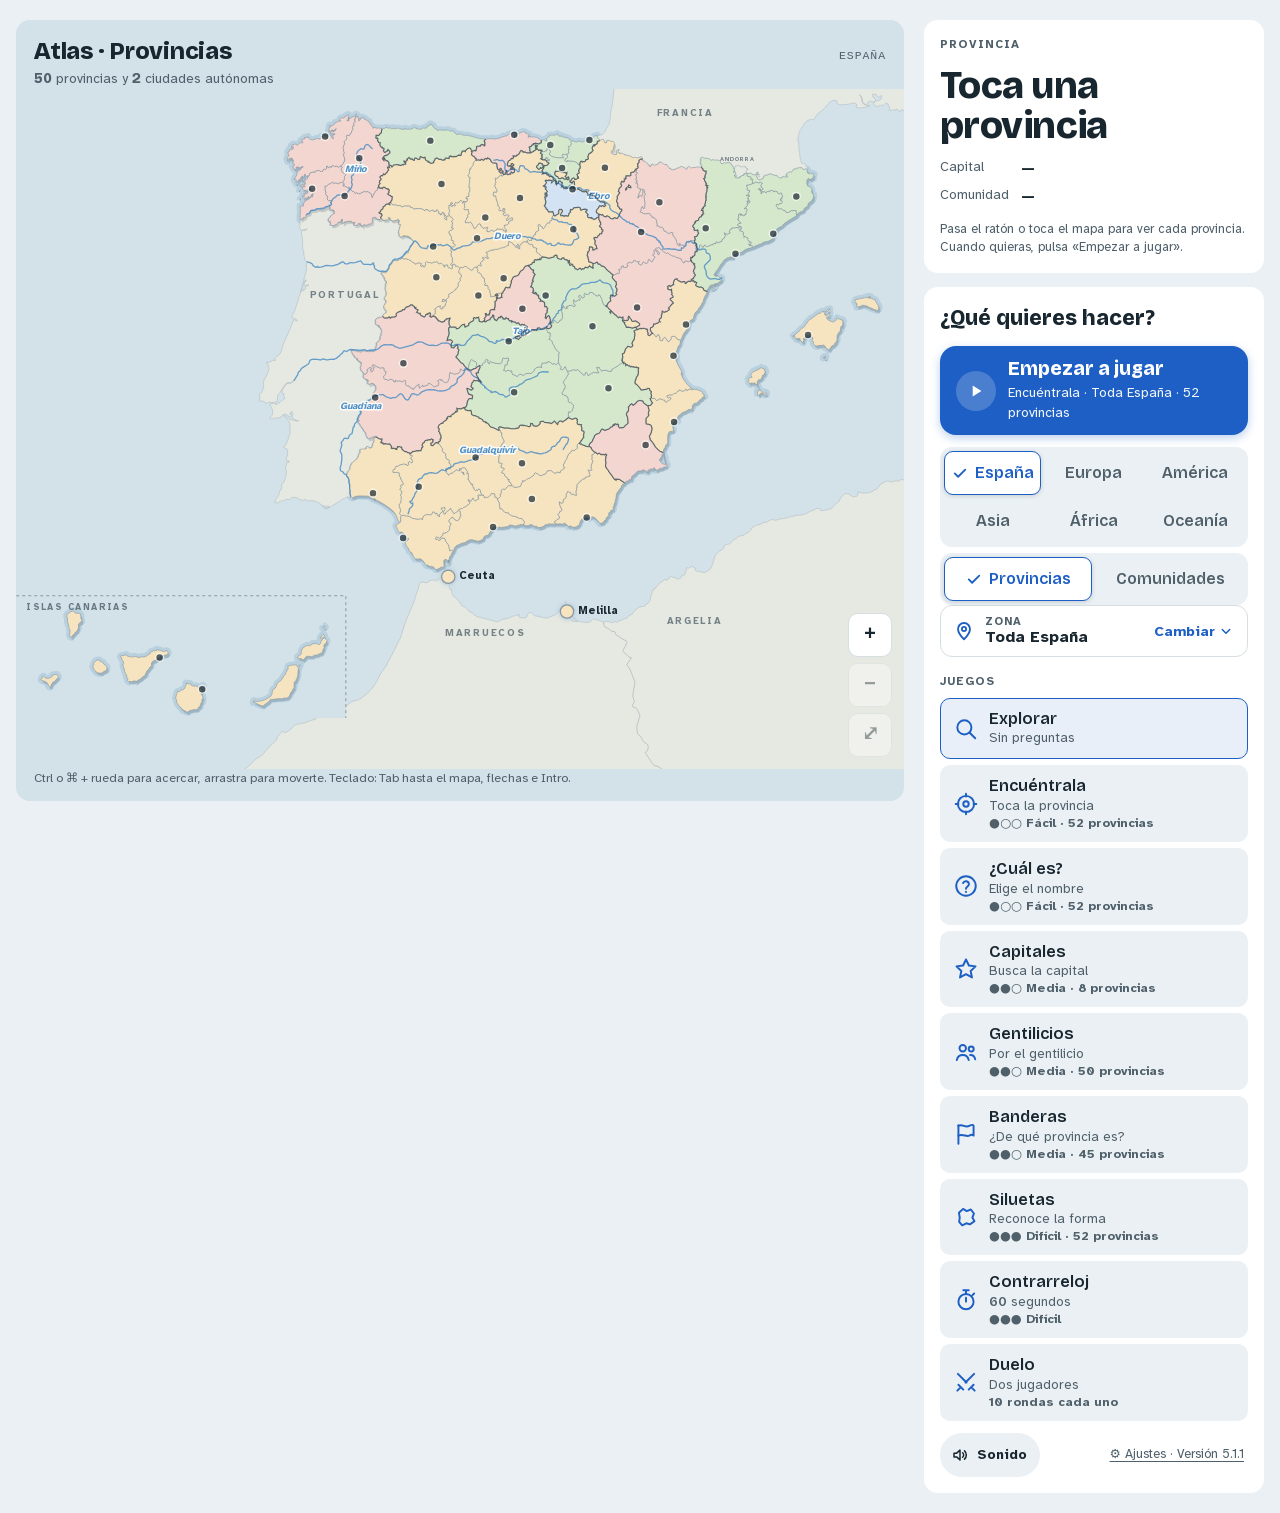
==== commit a39c5be8: "5.1.1: cambiar de mapa sin que salte la pantalla - Al abrir la app (y al recargar por cambio de mapa" ====
--- a/index.html
+++ b/index.html
@@ -17,7 +17,7 @@
 <link rel="apple-touch-icon" sizes="180x180" href="apple-touch-icon.png">
 <meta charset="utf-8">
 <meta name="viewport" content="width=device-width, initial-scale=1, viewport-fit=cover">
-<meta name="app-version" content="5.1">
+<meta name="app-version" content="5.1.1">
 <title>Atlas</title>
 <meta name="author" content="Adela Moreno Vega y Carlos Moreno Otto">
 <meta name="copyright" content="© 2026 Adela Moreno Vega y Carlos Moreno Otto. Todos los derechos reservados.">
@@ -581,6 +581,7 @@
 .cuenta[hidden] { display: none; }
 .cuenta b { font: 800 5.5rem/1 var(--f-display); color: var(--ink); }
 .cuenta span { font: 700 1.1rem/1 var(--f-body); color: var(--ink); }
+body.arranque #setcard { transition: none !important; } /* 5.1.1 · al abrir, la portada no sube desde abajo */
 </style>
 <style>
 /* ===== Kit común: ayuda para instalar y aviso amarillo ===== */
@@ -2823,7 +2824,10 @@
 if (!EU) store.set("atlas:espana", MAPA);
 function cambiarMapa(m) {
   if (m === MAPA) return;
-  const ir = () => { store.set("atlas:mapa", m); location.replace(location.pathname); };
+  const ir = () => { // 5.1.1 · se recuerda por dónde ibas en la portada, para que al recargar no salte arriba
+    try { sessionStorage.setItem("atlas:scroll", String($("#setcard").scrollTop)); } catch (e) {}
+    store.set("atlas:mapa", m); location.replace(location.pathname);
+  };
   if (!enCurso()) return ir();
   IK.hoja(`<div class="aj"><h2>¿Cambiar a ${{ eu: "Europa", am: "América", as: "Asia", af: "África", oc: "Oceanía", es: "las provincias de España", ca: "las comunidades de España" }[m]}?</h2><p>Perderás lo que llevas en esta partida. Tus récords y tu repaso de cada mapa se guardan aparte.</p>
     <div class="ajrow"><button class="ik-btn ik-ghost" data-ik="cerrar">Seguir jugando</button><button class="ik-btn" id="mapaYes">Cambiar de mapa</button></div></div>`, "Cambiar de mapa");
@@ -2843,7 +2847,14 @@
 renderModeExtras();
 newGame();
 // En el móvil en vertical la app se abre siempre en la pantalla de inicio; en el resto, solo la primera vez
+// 5.1.1 · Al abrir la app (y al cambiar de mapa, que recarga), la portada ya está puesta: sin subir desde abajo
+document.body.classList.add("arranque");
 if (mqHome.matches || (!savedMode && mqMobile.matches)) openSheet(true);
+try {
+  const y = +sessionStorage.getItem("atlas:scroll"); sessionStorage.removeItem("atlas:scroll");
+  if (y) $("#setcard").scrollTop = y;
+} catch (e) {}
+requestAnimationFrame(() => requestAnimationFrame(() => document.body.classList.remove("arranque")));
 </script>
 
 <script>
@@ -2897,6 +2908,7 @@
 (function () {
   const VERSION = document.querySelector('meta[name="app-version"]').content;
   const NOVEDADES = [
+    ["5.1.1", ["🛠️ Al cambiar de mapa la pantalla ya no salta: la portada se queda donde estabas"]],
     ["5.1", ["▶️ Botón grande «Empezar a jugar» en la portada",
              "📋 Una sola lista de juegos, de fácil a difícil, con cuántas preguntas tiene cada uno",
              "💡 «Cómo se juega», con un ejemplo, las primeras veces de cada juego; y 3, 2, 1 antes de Contrarreloj",
